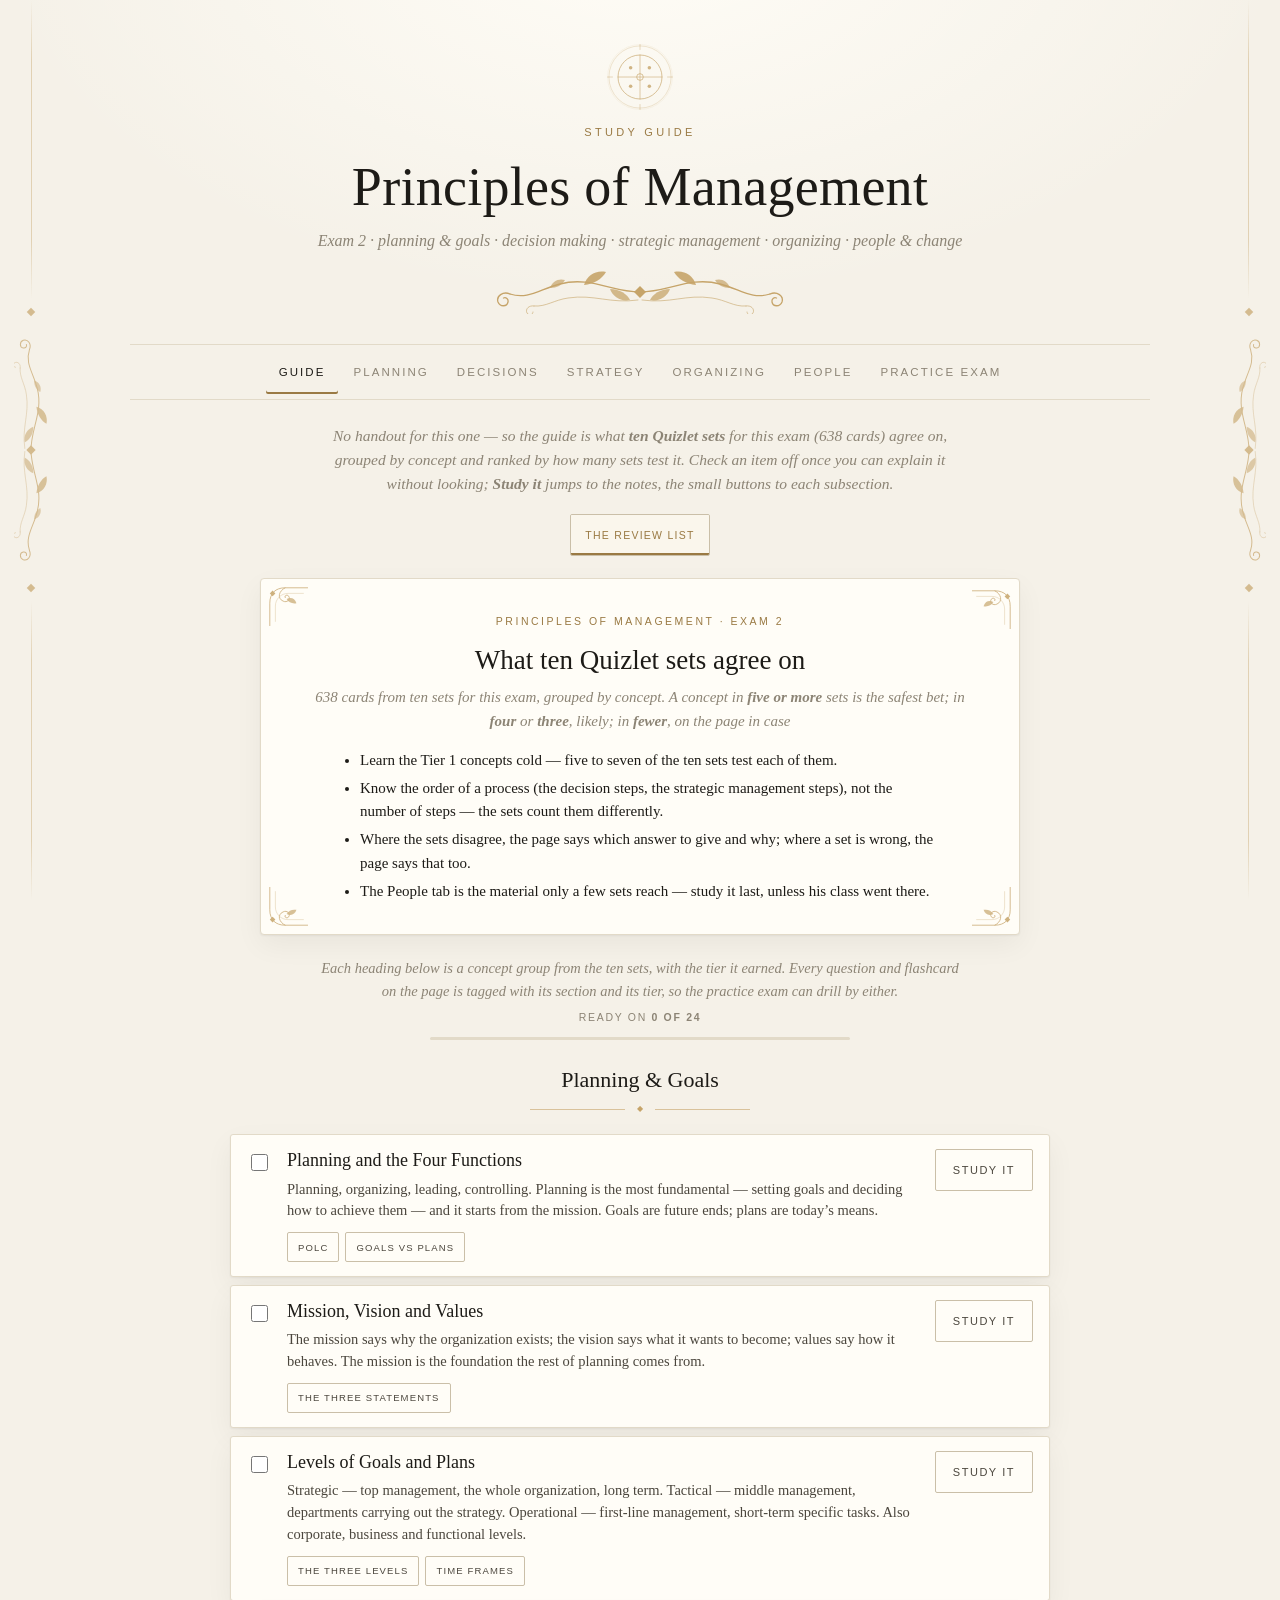
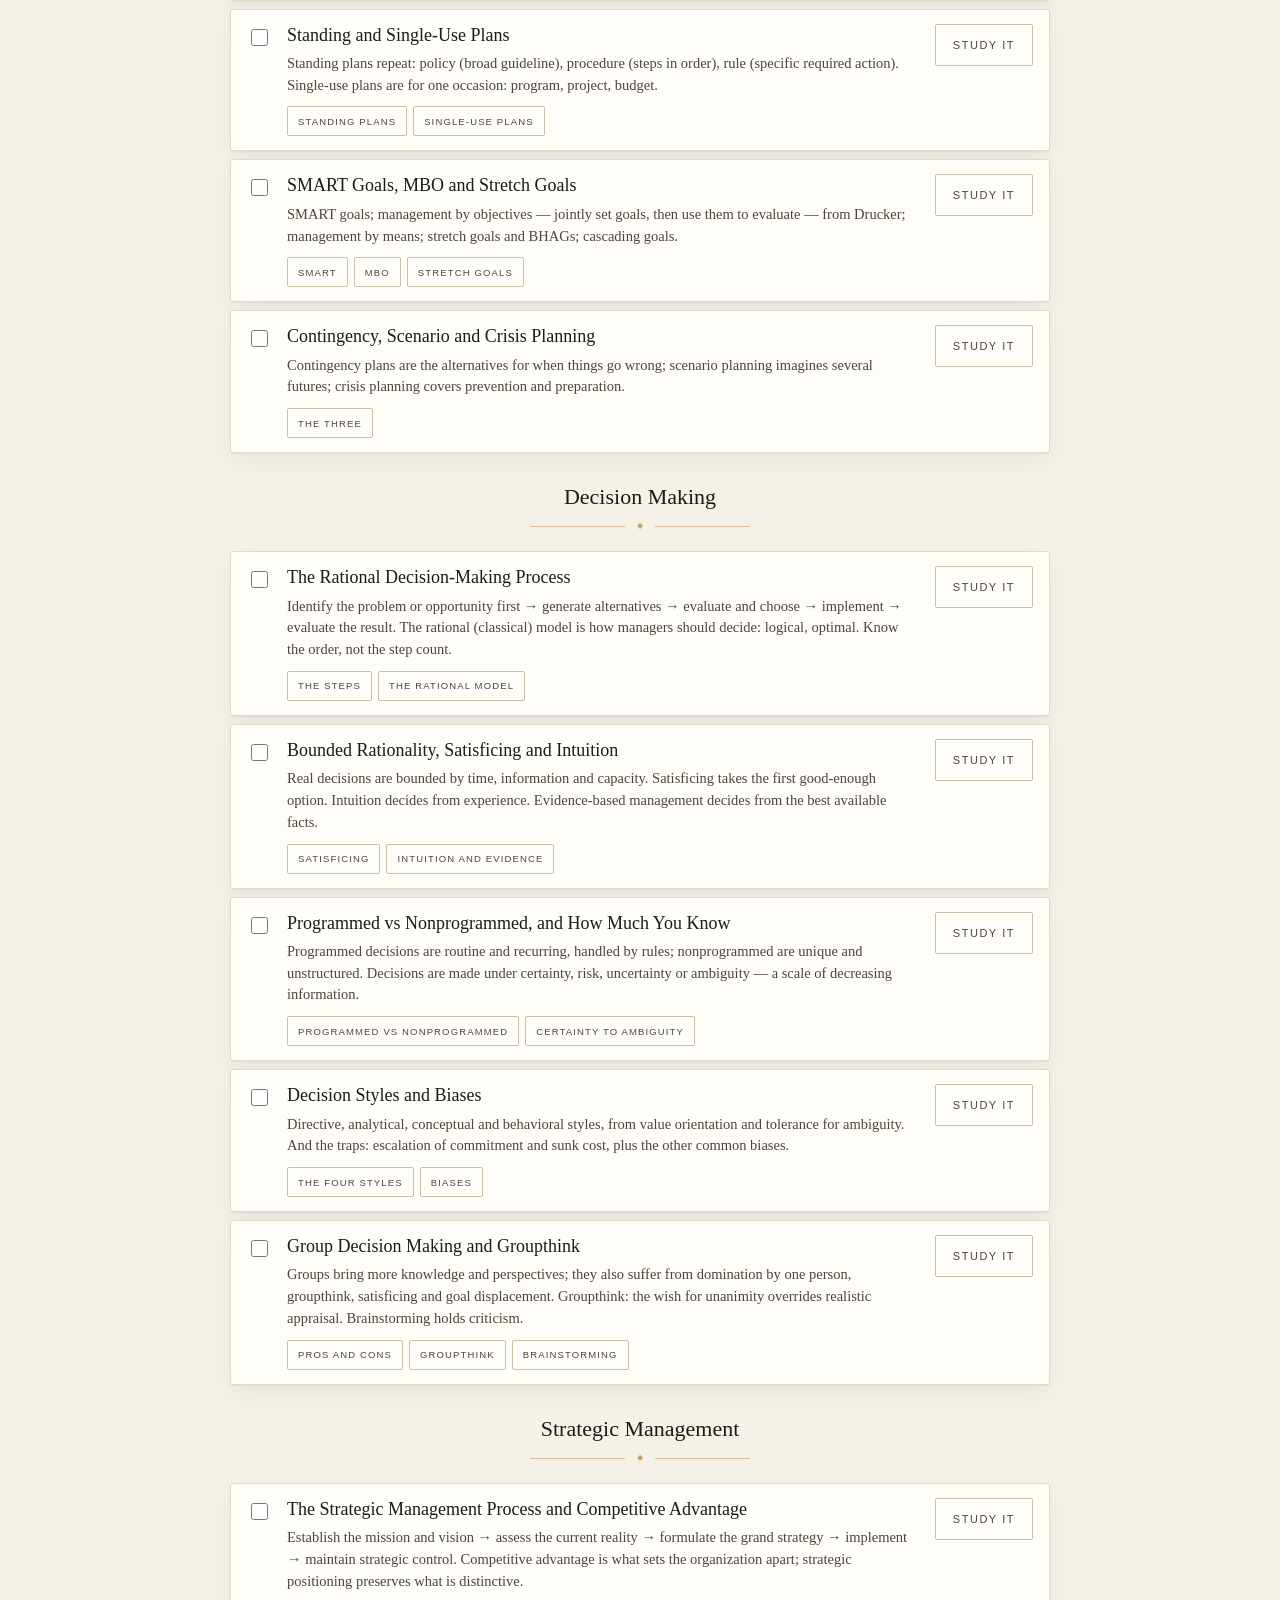
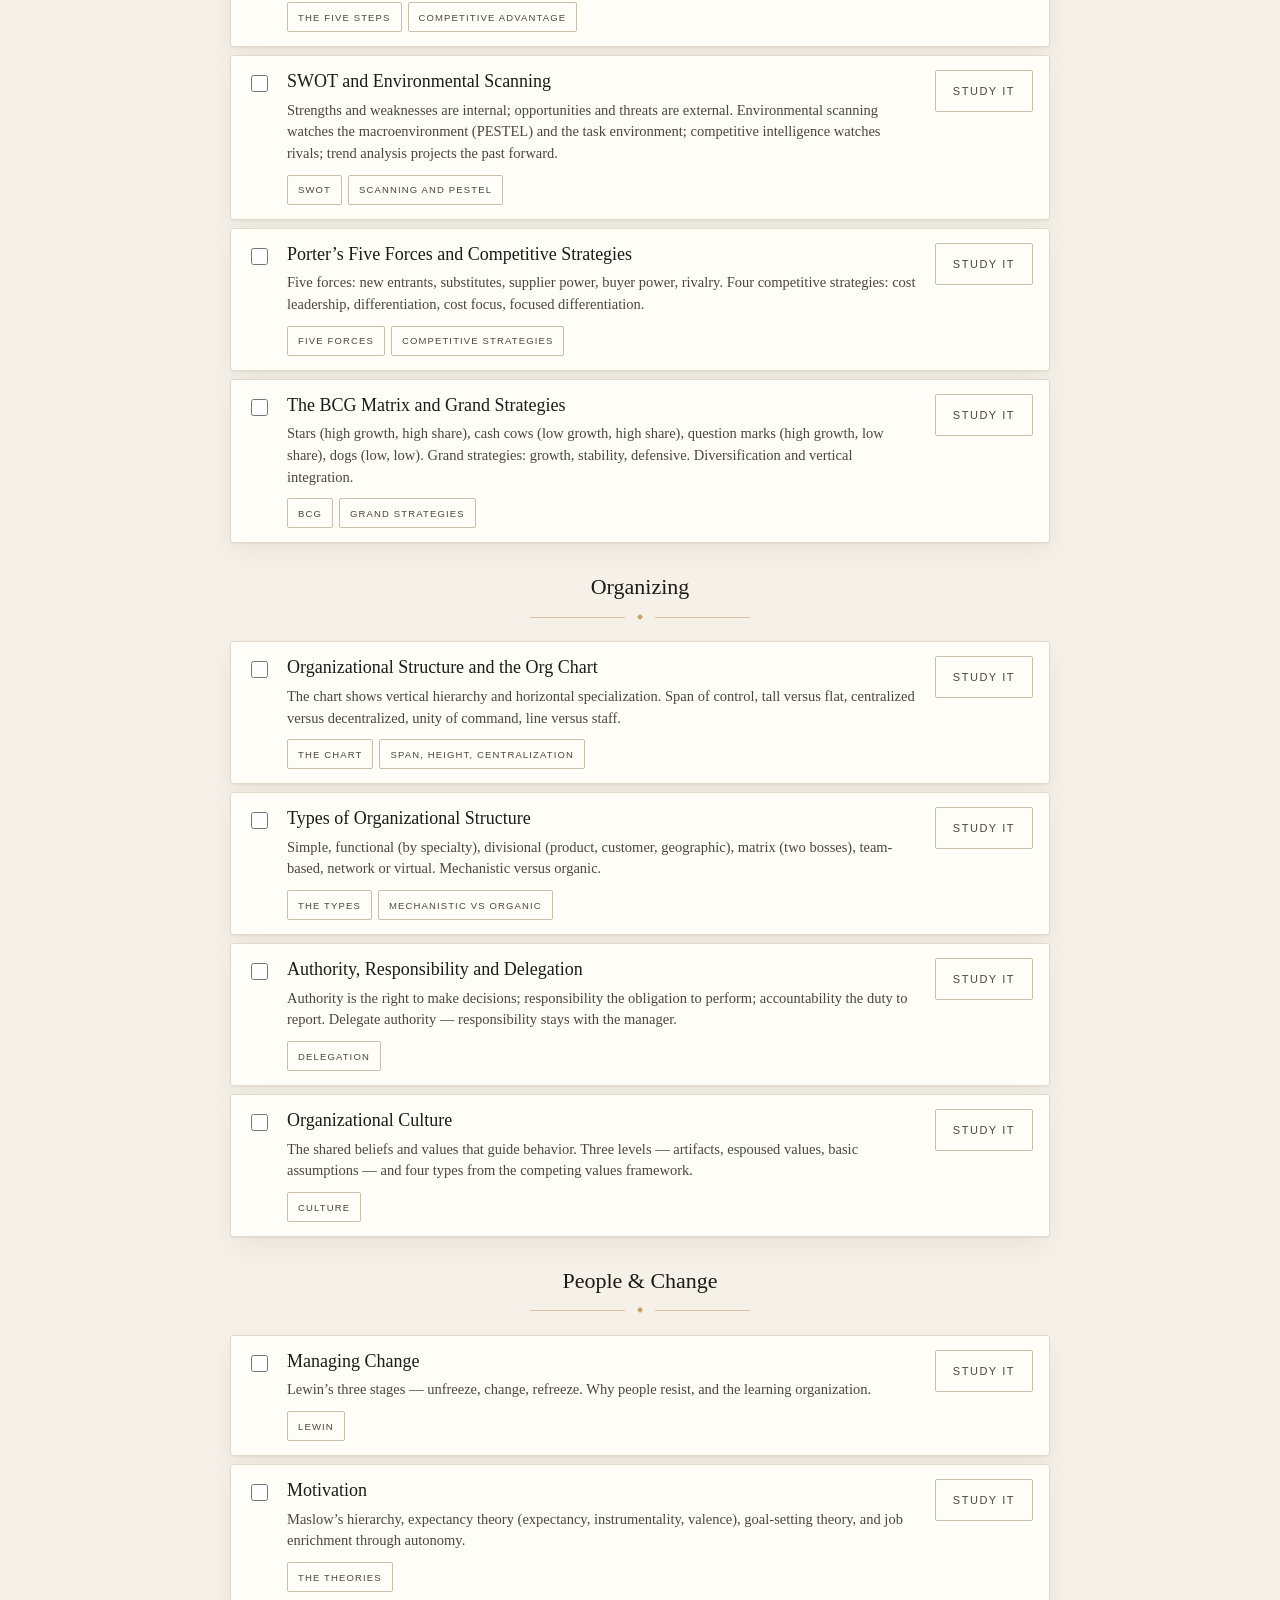
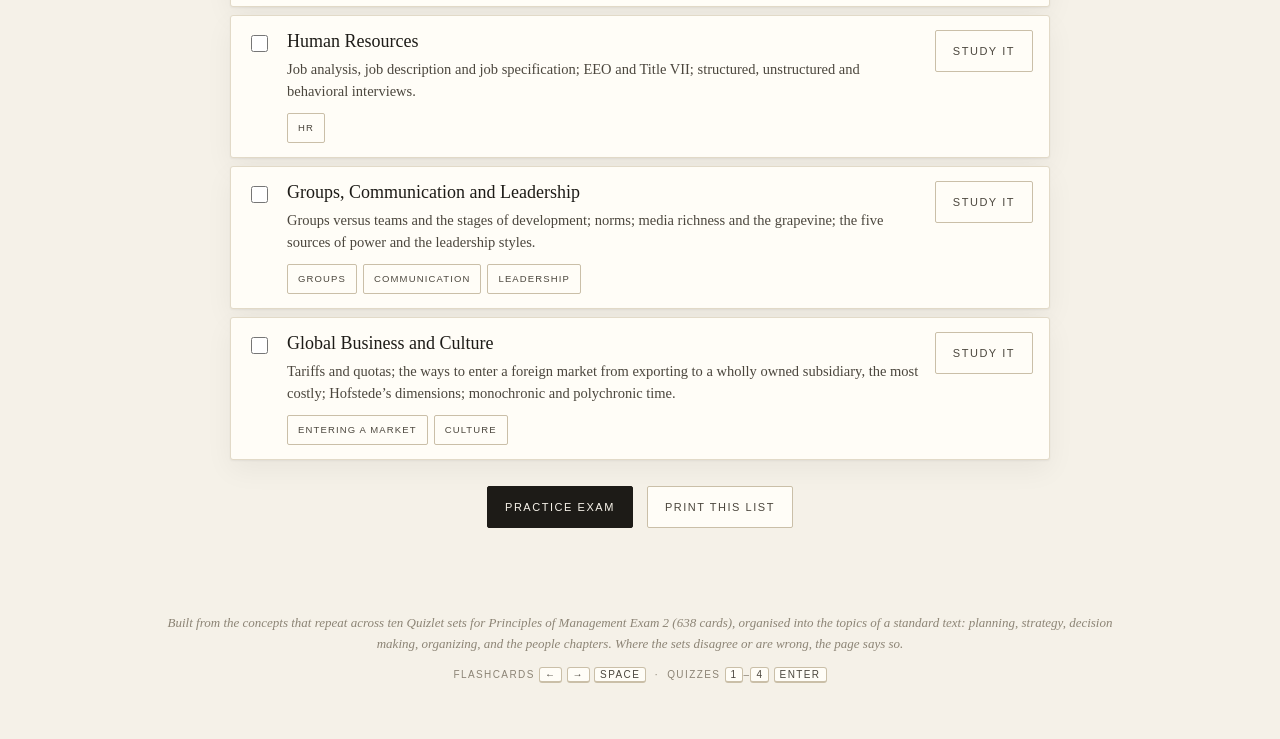
==== index.html @ 0637a83f "Principles of Management study guide: five topics, 24 sections from ten Quizlet sets, four tiers, pr" ====
<!doctype html>
<html lang="en">
<head>
<meta charset="utf-8">
<meta name="viewport" content="width=device-width, initial-scale=1">
<title>Principles of Management &mdash; Study Guide</title>
<meta name="description" content="Study guide for Principles of Management, Exam 2: planning and goals, decision making, strategic management, organizing, and people and change. Built on the concepts that repeat across ten Quizlet sets, with notes, flashcards, matching, quizzes and a practice exam.">
<meta name="theme-color" content="#f5f1e8">
<link rel="manifest" href="manifest.webmanifest">
<link rel="icon" type="image/png" href="icon.png">
<link rel="apple-touch-icon" href="icon.png">
<meta name="apple-mobile-web-app-capable" content="yes">
<meta name="mobile-web-app-capable" content="yes">
<meta name="apple-mobile-web-app-title" content="Management">
<meta name="apple-mobile-web-app-status-bar-style" content="default">
<meta property="og:type" content="website">
<meta property="og:site_name" content="Principles of Management &mdash; Study Guide">
<meta property="og:url" content="https://daniel-projectt.github.io/mgmt/">
<meta property="og:title" content="Principles of Management &mdash; Study Guide">
<meta property="og:description" content="Exam 2: planning, decision making, strategy, organizing, people and change. Notes, flashcards, match, quizzes and a practice exam, weighted by what ten Quizlet sets agree on.">
<meta property="og:image" content="https://daniel-projectt.github.io/mgmt/preview.png">
<meta property="og:image:width" content="1200">
<meta property="og:image:height" content="630">
<meta name="twitter:card" content="summary_large_image">
<style>
:root{
  --bg:#f5f1e8;
  --surface:#fffdf7;
  --surface-2:#faf6ec;
  --ink:#1d1b17;
  --ink-soft:#4b463d;
  --muted:#8c8475;
  --line:#e2dac8;
  --line-strong:#cabfa8;
  --gold:#9a7a44;
  --gold-soft:#c6a469;
  --ok:#3c6a51;
  --ok-bg:#e8f0ea;
  --bad:#9c3a2d;
  --bad-bg:#f8e7e4;
  --shadow:0 1px 2px rgba(29,27,23,.05), 0 10px 28px rgba(29,27,23,.05);
  --serif:"Palatino Linotype","Book Antiqua",Palatino,Cambria,"Times New Roman",serif;
  --greek:"Palatino Linotype",Cambria,"Times New Roman","Gentium Plus",serif;
  --sans:Optima,Candara,"Segoe UI",-apple-system,BlinkMacSystemFont,"Helvetica Neue",Arial,sans-serif;
}
*,*::before,*::after{box-sizing:border-box}
html{-webkit-text-size-adjust:100%}
body{
  margin:0;
  font-family:var(--serif);
  font-size:17px;line-height:1.6;
  color:var(--ink);
  background-color:var(--bg);
  background-image:radial-gradient(900px 520px at 50% -8%,#fffdf7 0%,rgba(255,253,247,0) 72%);
  background-attachment:fixed;
  -webkit-font-smoothing:antialiased;
}
.wrap{max-width:1060px;margin:0 auto;padding:0 20px;position:relative;z-index:1}
.gk{font-family:var(--greek)}

/* ---------- engraved side rails ---------- */
/* Slim by default (phones): a ruled margin with one diamond.
   Wider screens grow it into the flourish from the masthead, turned on its side. */
.rail{position:fixed;top:0;bottom:0;width:22px;display:none;flex-direction:column;align-items:center;justify-content:center;color:var(--gold-soft);pointer-events:none;z-index:0}
.rail.left{left:0}
.rail.right{right:0;transform:scaleX(-1)}
.rail .stem{flex:1 1 auto;width:1px;min-height:24px;background:linear-gradient(to bottom,transparent,currentColor 20%,currentColor 80%,transparent);opacity:.42}
.rail .bead{flex:0 0 auto;width:6px;height:6px;background:currentColor;transform:rotate(45deg);opacity:.7;margin:10px 0}
.rail .vine{display:none;flex:0 1 auto;width:34px;height:250px;min-height:120px;opacity:.7}
.rail .bead.bot{display:none}
@media (min-height:520px){ .rail{display:flex} }
@media (min-width:1180px) and (min-height:560px){
  .rail{width:62px}
  .rail .vine,.rail .bead.bot{display:block}
  .rail .vine{margin:0}
  .rail .vine{flex:0 1 auto}
}
@media (min-width:1380px){ .rail{width:84px} .rail .vine{width:46px;height:330px} }
@media (min-width:1600px){ .rail{width:104px} .rail .vine{width:56px;height:410px} }

/* ---------- masthead ---------- */
header{text-align:center;padding-block:44px 4px}
.eyebrow{font-family:var(--sans);font-size:11px;letter-spacing:.3em;text-transform:uppercase;color:var(--gold);margin:0 0 16px}
h1{font-weight:400;font-size:clamp(32px,6.2vw,54px);line-height:1.08;margin:0;letter-spacing:.005em}
.sub{margin:12px 0 0;color:var(--muted);font-style:italic;font-size:16px}
.orn{color:var(--gold-soft);display:block;margin:16px auto 0;width:min(320px,82%);height:auto}
.h2{font-weight:400;font-size:23px;text-align:center;margin:36px 0 6px;letter-spacing:.01em}
.h2 + .lead{margin-top:0}
.lead{text-align:center;font-style:italic;color:var(--muted);font-size:15px;max-width:640px;margin:0 auto 18px;line-height:1.55}
.divider{display:flex;align-items:center;gap:12px;justify-content:center;color:var(--gold-soft);margin:6px auto 18px;max-width:220px}
.divider::before,.divider::after{content:"";flex:1;height:1px;background:currentColor;opacity:.6}
.divider span{font-size:8px}

/* ---------- topics + modes ---------- */
.topics{display:flex;flex-wrap:wrap;justify-content:center;gap:2px;margin:26px 0 0;border-top:1px solid var(--line);border-bottom:1px solid var(--line);padding:5px 0}
.topic-btn{font-family:var(--sans);font-size:11.5px;letter-spacing:.18em;text-transform:uppercase;padding:13px 18px;background:none;border:0;color:var(--muted);cursor:pointer;border-radius:2px;transition:color .18s,box-shadow .18s;min-height:44px}
.topic-btn:hover{color:var(--ink)}
.topic-btn[aria-selected="true"]{color:var(--ink);box-shadow:inset 0 -2px 0 var(--gold)}
.intro{text-align:center;font-style:italic;color:var(--muted);margin:24px auto 0;max-width:640px;font-size:15.5px;line-height:1.55}
.modes{display:flex;justify-content:center;margin:18px 0 22px}
.hint{text-align:center;font-family:var(--sans);font-size:11px;letter-spacing:.08em;color:var(--muted);margin:-6px 0 18px;line-height:1.6}
.topic[hidden],.panel[hidden]{display:none}

/* ---------- generic controls ---------- */
.toolbar{display:flex;flex-wrap:wrap;gap:10px 14px;align-items:center;justify-content:center;margin:0 0 22px}
.toolbar.tight{margin:14px 0 0}
.btn{font-family:var(--sans);font-size:11px;letter-spacing:.14em;text-transform:uppercase;padding:11px 17px;min-height:42px;background:var(--surface);border:1px solid var(--line-strong);border-radius:2px;color:var(--ink-soft);cursor:pointer;transition:.18s}
.btn:hover{border-color:var(--gold);color:var(--gold)}
.btn.primary{background:var(--ink);border-color:var(--ink);color:#f7f3ea}
.btn.primary:hover{background:var(--gold);border-color:var(--gold);color:#fffdf7}
.btn:disabled{opacity:.4;cursor:not-allowed}
.seg{display:inline-flex;flex-wrap:wrap;border:1px solid var(--line-strong);border-radius:2px;overflow:hidden;background:var(--surface)}
.seg button{font-family:var(--sans);font-size:10.5px;letter-spacing:.12em;text-transform:uppercase;padding:10px 14px;min-height:40px;background:none;border:0;border-right:1px solid var(--line);color:var(--muted);cursor:pointer;transition:.18s}
.seg button:last-child{border-right:0}
.seg button[aria-pressed="true"]{background:var(--surface-2);color:var(--gold);box-shadow:inset 0 -2px 0 var(--gold)}
.seg button:hover{color:var(--ink)}
.label{font-family:var(--sans);font-size:10.5px;letter-spacing:.16em;text-transform:uppercase;color:var(--muted)}
button:focus-visible,.tile:focus-visible,.answer:focus-visible{outline:2px solid var(--gold);outline-offset:2px}
.spk{background:none;border:0;color:var(--line-strong);cursor:pointer;padding:6px;line-height:0;border-radius:50%;transition:.18s;vertical-align:middle}
.spk:hover{color:var(--gold);background:var(--surface-2)}

/* ---------- engraved bits ---------- */
.engraved{color:#fffdf5;-webkit-text-stroke:.6px rgba(150,118,64,.7);text-shadow:-1px -1px 0 #fff,2px 3px 5px rgba(96,78,48,.28)}
.card-corners{position:relative}
.card-corners .c{position:absolute;width:42px;height:42px;color:var(--gold-soft);opacity:.85;pointer-events:none}
.c.tl{top:6px;left:6px}.c.tr{top:6px;right:6px;transform:scaleX(-1)}.c.bl{bottom:6px;left:6px;transform:scaleY(-1)}.c.br{bottom:6px;right:6px;transform:scale(-1)}

/* ---------- review grid ---------- */
.grid{display:grid;grid-template-columns:repeat(auto-fill,minmax(184px,1fr));gap:14px}
.card{position:relative;background:var(--surface);border:1px solid var(--line);border-radius:3px;padding:20px 14px 16px;text-align:center;box-shadow:var(--shadow)}
.card.masked{cursor:pointer}
.card .num{position:absolute;top:9px;left:12px;font-family:var(--sans);font-size:10px;letter-spacing:.12em;color:var(--muted)}
.card .spk{position:absolute;top:5px;right:6px}
.glyphs{font-family:var(--greek);font-size:46px;line-height:1.15;letter-spacing:.04em}
.glyphs .lo,.lo{color:var(--gold)}
.name{font-family:var(--sans);font-size:11.5px;letter-spacing:.2em;text-transform:uppercase;margin-top:10px}
.tr{font-family:var(--sans);font-size:10.5px;letter-spacing:.1em;color:var(--muted);margin-top:3px}
.sound{font-style:italic;font-size:14.5px;color:var(--ink-soft);margin-top:7px;line-height:1.4}
.veil{filter:blur(9px);transition:filter .25s;user-select:none}
.veil.shown{filter:none}
.note{text-align:center;font-style:italic;color:var(--muted);font-size:14.5px;margin:22px auto 0;max-width:640px;line-height:1.55}

/* ---------- flashcards ---------- */
.flashWrap{max-width:470px;margin:0 auto}
.flash{perspective:1400px;height:350px;cursor:pointer}
.flashInner{position:relative;width:100%;height:100%;transition:transform .55s cubic-bezier(.4,.1,.2,1);transform-style:preserve-3d}
.flash.flipped .flashInner{transform:rotateY(180deg)}
.flash.noanim .flashInner{transition:none}   /* snap back to the front, so the next card's back never shows mid-turn */
.face{position:absolute;inset:0;backface-visibility:hidden;-webkit-backface-visibility:hidden;background:var(--surface);border:1px solid var(--line);border-radius:4px;box-shadow:var(--shadow);display:flex;flex-direction:column;align-items:center;justify-content:center;padding:28px 34px;overflow:auto;text-align:center}
.face.back{transform:rotateY(180deg);background:var(--surface-2)}
.face .big{font-family:var(--greek);font-size:clamp(66px,15vw,104px);line-height:1;letter-spacing:.03em}
.face .mid{font-family:var(--sans);font-size:clamp(22px,5.5vw,34px);letter-spacing:.14em;text-transform:uppercase}
.face .hint{font-family:var(--sans);font-size:10px;letter-spacing:.22em;text-transform:uppercase;color:var(--muted);margin:16px 0 0}
.face .bname{font-family:var(--sans);font-size:12.5px;letter-spacing:.22em;text-transform:uppercase;margin-top:12px}
.face .btr{font-family:var(--sans);font-size:10.5px;letter-spacing:.1em;color:var(--muted);margin-top:5px}
.face .bsound{font-style:italic;font-size:15px;margin-top:9px;color:var(--ink-soft);line-height:1.45}
.face .forms{font-family:var(--greek);font-size:21px;margin-top:10px;color:var(--gold);line-height:1.4}
.progress{height:2px;background:var(--line);margin:18px 0 10px;border-radius:2px;overflow:hidden}
.progress i{display:block;height:100%;background:var(--gold);transition:width .3s}
.counter{text-align:center;font-family:var(--sans);font-size:10.5px;letter-spacing:.18em;color:var(--muted);text-transform:uppercase;margin:0}

/* ---------- match ---------- */
.matchGrid{display:grid;grid-template-columns:1fr 1fr;gap:20px 26px;align-items:start}
.col h3{font-family:var(--sans);font-size:10.5px;letter-spacing:.2em;text-transform:uppercase;color:var(--muted);font-weight:400;margin:0 0 12px;text-align:center}
.tiles{display:grid;grid-template-columns:repeat(auto-fill,minmax(66px,1fr));gap:9px}
.tile{aspect-ratio:1;display:grid;place-items:center;font-family:var(--greek);font-size:31px;background:var(--surface);border:1px solid var(--line);border-radius:3px;cursor:pointer;color:var(--ink);transition:.16s;box-shadow:var(--shadow)}
.tile:hover{border-color:var(--gold-soft)}
.tiles.wide{grid-template-columns:repeat(auto-fill,minmax(126px,1fr))}
.tiles.wide .tile{aspect-ratio:auto;min-height:58px;padding:10px 8px;font-family:var(--sans);font-size:11.5px;letter-spacing:.14em;text-transform:uppercase;text-align:center;line-height:1.35}
.tiles.wide.sound .tile{font-family:var(--serif);font-size:14px;letter-spacing:0;text-transform:none;font-style:italic}
.tile.sel{border-color:var(--gold);box-shadow:0 0 0 2px rgba(154,122,68,.22)}
.tile.done{opacity:.3;pointer-events:none;border-style:dashed;color:var(--ok);border-color:var(--ok)}
.tile.bad{animation:shake .36s;border-color:var(--bad);color:var(--bad);background:var(--bad-bg)}
@keyframes shake{0%,100%{transform:translateX(0)}20%{transform:translateX(-5px)}40%{transform:translateX(5px)}60%{transform:translateX(-3px)}80%{transform:translateX(3px)}}
.scoreline{text-align:center;font-family:var(--sans);font-size:11px;letter-spacing:.16em;text-transform:uppercase;color:var(--muted);margin:0 0 18px}
.scoreline b{color:var(--ink);font-weight:400}
.banner{text-align:center;background:var(--ok-bg);border:1px solid #cbdcd0;color:var(--ok);border-radius:3px;padding:14px;margin:0 0 20px;font-style:italic}

/* ---------- quiz / practice ---------- */
.quizWrap{max-width:680px;margin:0 auto}
.dots{display:flex;flex-wrap:wrap;gap:6px;justify-content:center;margin-bottom:24px}
.dots i{width:7px;height:7px;border-radius:50%;background:var(--line-strong);transition:.2s}
.dots i.on{background:var(--gold);transform:scale(1.35)}
.dots i.ok{background:var(--ok)}
.dots i.no{background:var(--bad)}
.qcard{background:var(--surface);border:1px solid var(--line);border-radius:4px;box-shadow:var(--shadow);padding:34px 30px 30px}
.qnum{font-family:var(--sans);font-size:10px;letter-spacing:.24em;text-transform:uppercase;color:var(--gold);text-align:center}
.qtext{text-align:center;font-size:20px;margin:12px auto 0;line-height:1.45;max-width:520px}
.qglyph{font-family:var(--greek);text-align:center;font-size:82px;line-height:1.15;margin:12px 0 0;letter-spacing:.04em}
.qglyph.word{font-size:58px}
.qglyph.ink{color:var(--ink)}
.meaning{text-align:center;font-style:italic;color:var(--muted);margin:4px 0 16px}
.opts{display:grid;grid-template-columns:1fr 1fr;gap:11px;margin-top:24px}
.opt{position:relative;font-family:var(--serif);font-size:16.5px;background:var(--surface-2);border:1px solid var(--line);border-radius:3px;padding:16px 14px 14px;min-height:54px;cursor:pointer;color:var(--ink);transition:.16s;text-align:center;line-height:1.35}
.opt:hover:not(:disabled){border-color:var(--gold-soft);background:#fff}
.opt.glyph{font-family:var(--greek);font-size:36px;line-height:1.25;padding:14px 10px}
.opt .k{position:absolute;top:6px;left:9px;font-family:var(--sans);font-size:9.5px;letter-spacing:.1em;color:var(--muted);font-style:normal}
.opt.correct{background:var(--ok-bg);border-color:var(--ok);color:var(--ok)}
.opt.wrong{background:var(--bad-bg);border-color:var(--bad);color:var(--bad)}
.opt:disabled{cursor:default}
.feedback{text-align:center;margin-top:20px;font-style:italic;color:var(--ink-soft);min-height:26px;line-height:1.5}
.qfoot{display:flex;justify-content:center;margin-top:16px}
.answer{display:block;width:100%;font-family:var(--greek);font-size:24px;padding:12px 14px;border:1px solid var(--line-strong);border-radius:3px;background:#fff;text-align:center;color:var(--ink)}
.answer::placeholder{font-family:var(--serif);font-style:italic;font-size:16px;color:#b5ad9c}
.answer.ok{border-color:var(--ok);background:var(--ok-bg)}
.answer.bad{border-color:var(--bad);background:var(--bad-bg)}
.keys{display:flex;gap:8px;justify-content:center;margin-top:12px;flex-wrap:wrap}
.keys .ins{font-family:var(--greek);font-size:18px;text-transform:none;letter-spacing:0;padding:8px 16px}
.rh{margin-top:16px;text-align:left;background:var(--surface-2);border:1px solid var(--line);border-radius:3px;padding:12px 16px}
.rh ul{margin:6px 0 0;padding-left:18px;font-size:14.5px;color:var(--ink-soft)}
.rh li{margin:4px 0;line-height:1.45}
.result{text-align:center;background:var(--surface);border:1px solid var(--line);border-radius:4px;box-shadow:var(--shadow);padding:40px 26px 34px}
.result .big{font-size:60px;line-height:1;color:var(--gold)}
.result .rsub{font-family:var(--sans);font-size:11px;letter-spacing:.2em;text-transform:uppercase;color:var(--muted);margin-top:12px}
.result .verdict{font-style:italic;color:var(--ink-soft);margin-top:14px}
.misslist{margin:26px auto 0;max-width:470px;text-align:left;border-top:1px solid var(--line)}
.misslist > div{display:flex;gap:14px;align-items:baseline;padding:10px 2px;border-bottom:1px solid var(--line)}
.misslist .g{font-family:var(--greek);font-size:24px;min-width:74px;letter-spacing:.03em}
.misslist .t{font-size:14.5px;color:var(--ink-soft);font-style:italic;line-height:1.45}
.misslist .t b{font-family:var(--sans);font-size:11px;letter-spacing:.16em;text-transform:uppercase;font-weight:400;color:var(--ink);display:block;font-style:normal}

/* ---------- tables, rule cards, chips ---------- */
.tblwrap{overflow-x:auto;margin:0 -4px;padding:0 4px}
.tbl{width:100%;min-width:560px;border-collapse:collapse;background:var(--surface);border:1px solid var(--line);box-shadow:var(--shadow)}
.tbl th{font-family:var(--sans);font-size:10.5px;letter-spacing:.18em;text-transform:uppercase;color:var(--muted);font-weight:400;padding:12px 12px;border-bottom:1px solid var(--line);text-align:left;white-space:nowrap}
.tbl td{padding:12px;border-bottom:1px solid var(--line);vertical-align:top;font-size:15.5px;line-height:1.5}
.tbl tr:last-child td{border-bottom:0}
.tbl .gk{font-size:27px;line-height:1.2;white-space:nowrap}
.tbl .gk.sm{font-size:21px}
.tbl .gk.forms{white-space:normal;line-height:1.5}
.tbl .gk.forms i{font-style:normal;display:inline-block;min-width:1.9em}
.tbl .it{font-style:italic;color:var(--ink-soft)}
.tbl .mn{font-size:14.5px;color:var(--ink-soft);max-width:300px}
.tbl .kw{font-family:var(--sans);font-size:12px;letter-spacing:.06em;color:var(--gold)}
.tbl .cs{font-family:var(--sans);font-size:11.5px;letter-spacing:.18em;text-transform:uppercase;white-space:nowrap}
.rules{display:grid;grid-template-columns:repeat(auto-fit,minmax(270px,1fr));gap:14px}
.rule{background:var(--surface);border:1px solid var(--line);border-radius:3px;padding:18px 20px;box-shadow:var(--shadow)}
.rule h4{font-family:var(--sans);font-size:10.5px;letter-spacing:.2em;text-transform:uppercase;color:var(--gold);margin:0 0 8px;font-weight:400}
.rule p{margin:0;font-size:15px;line-height:1.5}
.rule .ex{font-style:italic;color:var(--muted);font-size:14.5px;margin-top:6px;line-height:1.55}
.rule .ex .gk{font-style:normal;color:var(--ink);font-size:17px}
.chips{display:flex;flex-wrap:wrap;gap:8px;justify-content:center}
.chip{background:var(--surface);border:1px solid var(--line);border-radius:3px;padding:8px 13px;font-size:14.5px;color:var(--ink-soft);box-shadow:var(--shadow)}
.chip .gk{font-size:21px;color:var(--ink);margin-right:8px}
.chip .tl{font-family:var(--sans);letter-spacing:.06em;color:var(--gold);margin-right:6px}
.chip .gk .lo{color:var(--gold)}

/* ---------- vocabulary ---------- */
.tbl .rk{font-family:var(--sans);font-size:10.5px;letter-spacing:.12em;color:var(--muted);width:1%;padding-top:17px}
.tbl.vocab .kw,.tbl.vocab .it,.tbl.vocab .mn{padding-top:16px}
#vListSeg button{min-width:42px}
.tbl tr.masked{cursor:pointer}
.face .big.vword{font-size:clamp(42px,10.5vw,66px);line-height:1.15}
.face .mid.vmean{font-size:clamp(19px,4.6vw,27px);line-height:1.35}
.face .bname.vgloss{font-size:14px;line-height:1.5}
.tiles.words,.tiles.glosses,.tiles.translits{grid-template-columns:repeat(auto-fill,minmax(128px,1fr))}
.tiles.words .tile,.tiles.glosses .tile,.tiles.translits .tile{aspect-ratio:auto;min-height:60px;padding:10px 8px;text-align:center;line-height:1.3}
.tiles.words .tile{font-family:var(--greek);font-size:23px}
.tiles.glosses .tile{font-family:var(--serif);font-size:14.5px;font-style:italic}
.tiles.translits .tile{font-family:var(--sans);font-size:14px;letter-spacing:.06em}

footer{text-align:center;padding:46px 20px 56px;color:var(--muted);font-size:13px;font-style:italic}
footer .keys{font-family:var(--sans);font-size:10px;letter-spacing:.14em;text-transform:uppercase;font-style:normal;margin-top:12px;color:var(--muted);display:block}
kbd{font-family:var(--sans);font-size:10px;border:1px solid var(--line-strong);border-bottom-width:2px;border-radius:3px;padding:1px 5px;background:var(--surface);color:var(--ink-soft)}

/* below this width the page fills the screen, so make room for the rails */
@media (max-width:1100px){ .wrap{padding:0 34px} }
@media (max-width:640px){
  body{font-size:16px}
  .matchGrid{grid-template-columns:1fr;gap:26px}
  .opts{grid-template-columns:1fr}
  .grid{grid-template-columns:repeat(auto-fill,minmax(146px,1fr))}
  .flash{height:330px}
  .qcard{padding:30px 18px 24px}
  .card-corners .c{width:32px;height:32px}
  .topic-btn{padding:12px 12px;font-size:11px}
}
@media print{
  body{background:#fff;background-image:none}
  .topics,.modes,.toolbar,.spk,footer,.orn,.hint,.intro,.rail{display:none!important}
  .wrap{padding:0}
  .card{break-inside:avoid;box-shadow:none}
  .grid{grid-template-columns:repeat(4,1fr);gap:8px}
  .veil{filter:none!important}
  header{padding-block:0 10px}
}
/* Principles of Management — the Greek base, gold accent, a quartered-circle emblem */

/* ================= additions for the marketing study guide (on top of the Greek base) ================= */
.emblem{display:block;width:66px;height:66px;margin:0 auto 14px;color:var(--gold-soft)}
.topic-btn{padding:13px 13px}
.ask{text-align:center;font-style:italic;color:var(--muted);font-size:14.5px;margin:14px auto 0;max-width:620px;line-height:1.5}
.knowline{text-align:center;margin:0 0 12px}
.know{display:inline-block;font-family:var(--sans);font-size:9.5px;letter-spacing:.2em;text-transform:uppercase;color:var(--gold);border:1px solid var(--gold-soft);border-radius:2px;padding:3px 9px;background:var(--surface)}
.src{display:block;font-family:var(--sans);font-size:10.5px;letter-spacing:.1em;color:var(--muted);margin-top:4px}

/* tables */
.tbl td.head{font-family:var(--sans);font-size:11.5px;letter-spacing:.16em;text-transform:uppercase;color:var(--gold);white-space:nowrap;vertical-align:top}
.tbl td ul{margin:0;padding-left:16px}
.tbl td li{margin:3px 0}
.tbl .sm{font-size:14px}
.tbl.n0{min-width:0}
.tbl td.num{font-variant-numeric:tabular-nums;white-space:nowrap;text-align:right}

/* 2 x 2 grids (buying behavior, value propositions) */
.matrix{display:grid;grid-template-columns:26px 1fr 1fr;gap:10px;margin:16px 0 4px;align-items:stretch}
.mx-h{font-family:var(--sans);font-size:10.5px;letter-spacing:.18em;text-transform:uppercase;color:var(--gold);text-align:center;padding-bottom:2px;align-self:end}
.mx-v{font-family:var(--sans);font-size:10.5px;letter-spacing:.18em;text-transform:uppercase;color:var(--gold);writing-mode:vertical-rl;transform:rotate(180deg);text-align:center;align-self:center;justify-self:center}
.mx-c{background:var(--surface);border:1px solid var(--line);border-radius:3px;padding:14px 16px;font-size:14.5px;line-height:1.5;box-shadow:var(--shadow)}
.mx-c h4{font-family:var(--serif);font-weight:400;font-size:19px;margin:0 0 6px}
.mx-c i{display:block;color:var(--muted);margin-top:6px}
.mx-c .lab{display:none}
@media (max-width:640px){ .matrix{grid-template-columns:1fr} .mx-h,.mx-v,.mx-corner{display:none} .mx-c .lab{display:block;font-family:var(--sans);font-size:9.5px;letter-spacing:.16em;text-transform:uppercase;color:var(--gold);margin:0 0 6px} }
.vp{display:grid;grid-template-columns:26px repeat(3,1fr);gap:8px;margin:14px 0 6px}
.vp .mx-h{align-self:end}
.vp .cell{border:1px solid var(--line);border-radius:3px;padding:12px 10px;text-align:center;font-family:var(--serif);font-size:15px;line-height:1.35;background:var(--surface)}
.vp .cell.win{background:var(--ok-bg);border-color:#cbdcd0;color:var(--ok)}
.vp .cell.lose{background:var(--bad-bg);border-color:#e8c9c4;color:var(--bad)}
.vp .cell.meh{background:var(--surface-2);color:var(--muted)}
.vp .cell small{display:block;font-family:var(--sans);font-size:9.5px;letter-spacing:.14em;text-transform:uppercase;margin-top:4px;opacity:.8}
@media (max-width:640px){ .vp{grid-template-columns:repeat(3,1fr)} .vp .mx-v,.vp .mx-corner{display:none} }

/* steps / flows */
.flow{display:flex;flex-wrap:wrap;gap:8px;align-items:stretch;margin:12px 0}
.flow .step{flex:1 1 220px;background:var(--surface);border:1px solid var(--line);border-radius:3px;padding:10px 12px;font-size:14px;line-height:1.4;box-shadow:var(--shadow);position:relative}
.flow .step > b:first-child{display:block;font-family:var(--sans);font-weight:400;font-size:9.5px;letter-spacing:.18em;text-transform:uppercase;color:var(--gold);margin-bottom:4px}
@media (max-width:640px){ .flow .step{flex-basis:100%} }
.levels{display:grid;gap:8px;margin:12px 0}
.levels .lv{display:grid;grid-template-columns:150px 1fr;gap:14px;background:var(--surface);border:1px solid var(--line);border-radius:3px;padding:12px 14px;box-shadow:var(--shadow);font-size:14.5px;line-height:1.5}
.levels .lv > b:first-child{font-family:var(--serif);font-weight:400;font-size:17px}
@media (max-width:640px){ .levels .lv{grid-template-columns:1fr;gap:4px} }

/* notes */
.secnav{display:flex;flex-wrap:wrap;gap:6px;justify-content:center;margin:0 0 22px}
.secnav a{font-family:var(--sans);font-size:10.5px;letter-spacing:.14em;text-transform:uppercase;color:var(--muted);text-decoration:none;padding:7px 11px;border:1px solid var(--line);border-radius:2px;background:var(--surface)}
.secnav a:hover{color:var(--gold);border-color:var(--gold-soft)}
.note-sec{max-width:760px;margin:0 auto 34px}
.note-sec h2{font-family:var(--serif);font-weight:400;font-size:24px;text-align:center;margin:0 0 4px}
.note-sec h3{font-family:var(--sans);font-weight:400;font-size:11px;letter-spacing:.2em;text-transform:uppercase;color:var(--gold);margin:22px 0 8px}
.note-sec p{margin:0 0 8px;font-size:15.5px;line-height:1.6}
.note-sec ul,.note-sec ol{margin:4px 0 10px;padding-left:20px;font-size:15px;line-height:1.55;color:var(--ink)}
.note-sec li{margin:4px 0}
.note-sec .chips{margin:8px 0 12px}
.quote{margin:12px 0;padding:12px 16px;border-left:2px solid var(--gold-soft);background:var(--surface);font-size:14.5px;line-height:1.55;color:var(--ink-soft);font-style:italic}
.quote small{display:block;font-family:var(--sans);font-size:10.5px;letter-spacing:.08em;color:var(--muted);font-style:normal;margin-top:5px}
.boxrow{display:grid;grid-template-columns:1fr 1fr;gap:14px;margin:12px 0}
.boxrow.four{grid-template-columns:repeat(4,1fr)}
.box{background:var(--surface);border:1px solid var(--line);border-radius:3px;padding:14px 16px;box-shadow:var(--shadow)}
.box h4{font-family:var(--sans);font-weight:400;font-size:10.5px;letter-spacing:.2em;text-transform:uppercase;color:var(--gold);margin:0 0 8px}
.box ul{margin:0;padding-left:18px;font-size:14.5px}
.box p{margin:0 0 8px;font-size:14.5px;line-height:1.5}
.point{border-left:2px solid var(--gold-soft);background:var(--surface);padding:12px 18px 12px 20px;margin:0 0 20px}
.point > b{font-family:var(--sans);font-weight:400;font-size:10px;letter-spacing:.18em;text-transform:uppercase;color:var(--gold);display:block;margin-bottom:6px}
.point p{margin:0;font-size:15.5px;line-height:1.65}
.point p.able{margin-top:8px;font-size:14.5px;color:var(--ink-soft)}
.point p.able b{font-family:var(--sans);font-weight:400;font-size:10px;letter-spacing:.16em;text-transform:uppercase;color:var(--gold);margin-right:6px}
.exam-tip{background:var(--surface-2);border:1px solid var(--line);border-radius:3px;padding:12px 16px;margin:14px 0;font-size:14.5px;line-height:1.55}
.exam-tip b{font-family:var(--sans);font-weight:400;font-size:10px;letter-spacing:.18em;text-transform:uppercase;color:var(--gold);display:block;margin-bottom:4px}
.case{background:var(--surface);border:1px solid var(--line);border-radius:3px;padding:14px 16px;margin:12px 0;box-shadow:var(--shadow);font-size:14.5px;line-height:1.55}
.case b.t{font-family:var(--serif);font-weight:400;font-size:17px;display:block;margin-bottom:4px}
@media (max-width:900px){ .boxrow.four{grid-template-columns:1fr 1fr} }
@media (max-width:640px){ .boxrow,.boxrow.four{grid-template-columns:1fr} }

/* quiz extras */
.opt.tf{font-family:var(--sans);font-size:12px;letter-spacing:.16em;text-transform:uppercase}
.opts.two{grid-template-columns:1fr 1fr}
.qtag{display:inline-block;font-family:var(--sans);font-size:9.5px;letter-spacing:.16em;text-transform:uppercase;color:var(--gold);border:1px solid var(--gold-soft);border-radius:2px;padding:2px 7px;margin:0 2px 8px}
.qtag.sec{font-family:var(--serif);font-size:13px;letter-spacing:0;text-transform:none;color:var(--ink-soft);border-color:var(--line-strong);font-style:italic}
.secch{display:block;font-family:var(--sans);font-size:9.5px;letter-spacing:.16em;text-transform:uppercase;color:var(--gold)}
.qtag.tier{font-family:var(--sans);font-size:9.5px;letter-spacing:.14em;text-transform:uppercase;font-style:normal}
.qtag.tier.t3{color:var(--ink);border-color:var(--gold);background:var(--surface-2)}
.qtag.tier.t2{color:var(--ink);border-color:var(--gold)}
.qtag.tier.t1{color:var(--muted);border-color:var(--line-strong)}
.qtag.tier.t0{color:var(--ink);border-style:dashed;border-color:var(--gold)}
.tsub{display:block;font-family:var(--serif);font-style:italic;font-size:13.5px;color:var(--muted);margin-top:2px;line-height:1.45}
.setnote{max-width:560px;margin:18px auto 0;font-size:14px;line-height:1.55;color:var(--muted);font-style:italic;text-align:center}
.fifty{margin:22px auto 0;max-width:560px;text-align:center}
.fifty .btn{font-size:12px;padding:12px 26px}
.fifty p{max-width:520px;margin:12px auto 0;font-size:14px;line-height:1.55;color:var(--muted);font-style:italic}
.orline{margin:26px auto 4px;font-family:var(--sans);font-size:10px;letter-spacing:.2em;text-transform:uppercase;color:var(--muted);text-align:center}
.setup{max-width:600px;margin:0 auto;text-align:center}
.setup .row{margin:12px 0}
.misslist .g{font-family:var(--serif);font-size:15px;min-width:0;flex:1;letter-spacing:0}
.misslist > div{flex-direction:column;gap:4px}
.misslist .t{font-style:normal}
.misslist .t b{display:inline;font-family:inherit;font-size:inherit;letter-spacing:0;text-transform:none;font-weight:600;color:var(--ink)}

/* text tiles for Match */
.tiles.text{grid-template-columns:1fr;gap:8px}
.tiles.text .tile{aspect-ratio:auto;display:block;min-height:48px;padding:11px 14px;font-family:var(--serif);font-size:15px;line-height:1.4;text-align:left}
.tiles.text.names .tile{font-size:16.5px}
.flash{height:420px}
.face .bsound{font-size:15px;line-height:1.55}
@media (max-width:640px){ .flash{height:440px} }

/* subsections inside a study-guide section */
.note-sec h3.sub{font-family:var(--serif);font-weight:400;font-style:italic;font-size:20px;letter-spacing:0;text-transform:none;color:var(--ink);margin:30px 0 10px;padding-top:16px;border-top:1px solid var(--line)}
.note-sec .divider + h3.sub{margin-top:0;padding-top:0;border-top:0}

/* guide: the handout */
.handout{max-width:760px;margin:0 auto 18px;background:var(--surface);border:1px solid var(--line);border-radius:4px;box-shadow:var(--shadow);padding:34px 40px 26px;text-align:center}
.handout .hcourse{font-family:var(--sans);font-size:10.5px;letter-spacing:.24em;text-transform:uppercase;color:var(--gold)}
.handout h2{font-family:var(--serif);font-weight:400;font-size:27px;margin:10px 0 2px}
.handout .hscope{font-style:italic;color:var(--muted);margin:0 0 16px;font-size:15px}
.handout .hrules{text-align:left;margin:0 auto;padding-left:20px;max-width:600px;font-size:15px;line-height:1.55}
.handout .hrules li{margin:5px 0}
.gsub{display:flex;flex-wrap:wrap;gap:6px;margin-top:10px}
.gsub .btn{padding:6px 10px;min-height:30px;font-size:9.5px;letter-spacing:.12em}
@media (max-width:640px){ .handout{padding:24px 20px 20px} }
.gprog{max-width:820px;margin:0 auto 22px;text-align:center}
.gprog .count{font-family:var(--sans);font-size:10.5px;letter-spacing:.16em;text-transform:uppercase;color:var(--muted)}
.gprog .bar{height:3px;background:var(--line);margin:8px auto 0;max-width:420px;overflow:hidden;border-radius:2px}
.gprog .bar i{display:block;height:100%;background:var(--gold);transition:width .3s}
.gsec{max-width:820px;margin:0 auto 26px}
.gsec h2{font-family:var(--serif);font-weight:400;font-size:22px;text-align:center;margin:0 0 4px}
.gsec .obj{margin:0 0 14px;padding-left:20px;font-size:14.5px;line-height:1.5;color:var(--ink-soft)}
.gsec .obj li{margin:3px 0}
.gitem{display:grid;grid-template-columns:auto 1fr auto;gap:12px 16px;align-items:start;background:var(--surface);border:1px solid var(--line);border-radius:3px;padding:14px 16px;margin:0 0 8px;box-shadow:var(--shadow)}
.gitem input{margin-top:5px;width:17px;height:17px;accent-color:var(--gold);cursor:pointer}
.gitem .gt{font-family:var(--serif);font-size:18px;line-height:1.3}
.gitem .gt .nb{font-family:var(--sans);font-size:9.5px;letter-spacing:.16em;text-transform:uppercase;color:var(--gold);border:1px solid var(--gold-soft);border-radius:2px;padding:1px 6px;margin-left:8px;vertical-align:middle}
.gitem .gs{font-size:14.5px;color:var(--ink-soft);margin-top:6px;line-height:1.5}
.gitem.ok{background:var(--surface-2)}
.gitem.ok .gt{color:var(--muted)}
.gitem .btn{white-space:nowrap}
.flashhit{outline:2px solid var(--gold);outline-offset:3px;transition:outline-color 1.2s}
@media (max-width:640px){ .gtop{grid-template-columns:1fr} .gitem{grid-template-columns:auto 1fr} .gitem .btn{grid-column:2;justify-self:start} }

@media print{
  .secnav,.gitem .btn,.gitem input,.gprog .bar,.emblem{display:none!important}
  .gitem{grid-template-columns:1fr;box-shadow:none;break-inside:avoid;padding:8px 10px}
  .gitem.ok{background:none}
}
</style>
</head>
<body>
<svg width="0" height="0" style="position:absolute;width:0;height:0" aria-hidden="true" focusable="false">
  <symbol id="flourish" viewBox="0 0 320 44">
    <g id="flh" fill="none" stroke="currentColor" stroke-width="1.3" stroke-linecap="round">
      <path d="M160 22 C132 22 110 6 80 14 C60 19 48 30 30 24"/>
      <path d="M30 24 c-7-3-14 2-12 8 c2 5 9 5 10 0 c0.6-3-2-5-4.5-4"/>
      <path d="M158 30 C130 34 114 24 88 28 C74 30 66 37 54 36" stroke-width=".8" opacity=".75"/>
      <path d="M54 36 c-5-1-9 3-7 7 c2 3 6 2 6-1" stroke-width=".8" opacity=".75"/>
      <path d="M104 15 c3-10 12-15 22-13 c-4 7-12 12-22 13z" fill="currentColor" stroke="none" opacity=".9"/>
      <path d="M130 19 c3 8 11 13 20 11 c-3-6-10-11-20-11z" fill="currentColor" stroke="none" opacity=".75"/>
      <path d="M70 18 c2-7 9-10 15-8 c-3 5-8 8-15 8z" fill="currentColor" stroke="none" opacity=".7"/>
    </g>
    <use href="#flh" transform="matrix(-1 0 0 1 320 0)"/>
    <path d="M160 16 l6 6-6 6-6-6z" fill="currentColor"/>
  </symbol>
  <symbol id="corner" viewBox="0 0 60 60">
    <g fill="none" stroke="currentColor" stroke-width="1.2" stroke-linecap="round">
      <path d="M4 58 V26 C4 12 12 4 26 4 H58"/>
      <path d="M12 52 V30 C12 20 20 12 30 12 H52" stroke-width=".7" opacity=".7"/>
      <path d="M26 4 c-9 4-12 15-3 19 c6 3 11-3 8-7 c-2-3-7-1-5 2"/>
    </g>
    <path d="M28 20 c6-3 12-1 14 6 c-6 1-11-1-14-6z" fill="currentColor" opacity=".8"/>
    <path d="M8 8 l4 4-4 4-4-4z" fill="currentColor"/>
  </symbol>
  <!-- masthead seal: a target, for a course whose center is segmentation, targeting and positioning -->
  <symbol id="emblem" viewBox="0 0 120 120">
    <circle cx="60" cy="60" r="59" fill="none" stroke="currentColor" stroke-width=".5" opacity=".35"/>
    <circle cx="60" cy="60" r="56.5" fill="none" stroke="currentColor" stroke-width=".9" opacity=".55"/>
    <circle cx="60" cy="60" r="40" fill="none" stroke="currentColor" stroke-width="1.2"/>
    <g stroke="currentColor" stroke-width="1" stroke-linecap="round"><path d="M60 20v80M20 60h80"/></g>
    <g fill="currentColor" opacity=".8"><circle cx="43" cy="43" r="3.2"/><circle cx="77" cy="43" r="3.2"/><circle cx="43" cy="77" r="3.2"/><circle cx="77" cy="77" r="3.2"/></g>
    <circle cx="60" cy="60" r="6" fill="none" stroke="currentColor" stroke-width="1.2"/>
    <g stroke="currentColor" stroke-width="1" stroke-linecap="round" opacity=".7"><path d="M60 1v9M60 110v9M1 60h9M110 60h9"/></g>
  </symbol>
</svg>

<div class="rail left" aria-hidden="true">
  <span class="stem"></span>
  <span class="bead top"></span>
  <svg class="vine" viewBox="0 0 44 320" aria-hidden="true"><g transform="translate(44,0) rotate(90)"><use href="#flourish" width="320" height="44"/></g></svg>
  <span class="bead bot"></span>
  <span class="stem"></span>
</div>
<div class="rail right" aria-hidden="true">
  <span class="stem"></span>
  <span class="bead top"></span>
  <svg class="vine" viewBox="0 0 44 320" aria-hidden="true"><g transform="translate(44,0) rotate(90)"><use href="#flourish" width="320" height="44"/></g></svg>
  <span class="bead bot"></span>
  <span class="stem"></span>
</div>

<div class="wrap">

  <header>
    <svg class="emblem" viewBox="0 0 120 120" aria-hidden="true"><use href="#emblem"/></svg>
    <p class="eyebrow">Study Guide</p>
    <h1>Principles of Management</h1>
    <p class="sub">Exam 2 &middot; planning &amp; goals &middot; decision making &middot; strategic management &middot; organizing &middot; people &amp; change</p>
    <svg class="orn" viewBox="0 0 320 44" aria-hidden="true"><use href="#flourish"/></svg>
  </header>

  <nav class="topics" role="tablist" aria-label="Topics">
    <button class="topic-btn" role="tab" data-topic="guide"    aria-selected="true">Guide</button>
    <button class="topic-btn" role="tab" data-topic="plan"     aria-selected="false">Planning</button>
    <button class="topic-btn" role="tab" data-topic="decide"   aria-selected="false">Decisions</button>
    <button class="topic-btn" role="tab" data-topic="strategy" aria-selected="false">Strategy</button>
    <button class="topic-btn" role="tab" data-topic="organize" aria-selected="false">Organizing</button>
    <button class="topic-btn" role="tab" data-topic="people"   aria-selected="false">People</button>
    <button class="topic-btn" role="tab" data-topic="exam"     aria-selected="false">Practice Exam</button>
  </nav>

  <main>

    <!-- ================= GUIDE ================= -->
    <section class="topic" id="topic-guide">
      <p class="intro">No handout for this one &mdash; so the guide is what <b>ten Quizlet sets</b> for this exam (638 cards) agree on, grouped by concept and ranked by how many sets test it. Check an item off once you can explain it without looking; <b>Study it</b> jumps to the notes, the small buttons to each subsection.</p>
      <div class="modes"><div class="seg" data-modes="guide">
        <button type="button" data-mode="overview" aria-pressed="true">The review list</button>
      </div></div>
      <div class="panel" data-panel="guide/overview"><div id="guideRoot"></div></div>
    </section>

    <!-- ================= PLANNING ================= -->
    <section class="topic" id="topic-plan" hidden>
      <p class="intro">Planning &amp; Goals: what planning is and why it comes first, the mission and vision, the three levels of goals and plans, the kinds of plans, SMART goals and management by objectives, and planning for what might go wrong.</p>
      <div class="modes"><div class="seg" data-modes="plan">
        <button type="button" data-mode="notes" aria-pressed="true">Notes</button>
        <button type="button" data-mode="cards" aria-pressed="false">Flashcards</button>
        <button type="button" data-mode="match" aria-pressed="false">Match</button>
        <button type="button" data-mode="quiz" aria-pressed="false">Quiz</button>
      </div></div>
      <div class="panel" data-panel="plan/notes"><div id="planNotes"></div></div>
      <div class="panel" data-panel="plan/cards" hidden>
        <p class="hint">Front: the term. Back: what it means. Space flips, arrows move.</p>
        <div class="toolbar"><span class="label">Deck</span><div class="seg" data-decks="plan"></div><button class="btn" type="button" data-shuffle="plan">Shuffle deck</button></div>
        <div id="planCards"></div>
      </div>
      <div class="panel" data-panel="plan/match" hidden><p class="hint">Tap a term, then the line that defines it.</p><div id="planMatch"></div></div>
      <div class="panel" data-panel="plan/quiz" hidden><p class="hint">Multiple choice, true/false and application questions. Keys <kbd>1</kbd>&ndash;<kbd>4</kbd> answer, <kbd>Enter</kbd> moves on.</p><div id="planQuiz"></div></div>
    </section>

    <!-- ================= DECISIONS ================= -->
    <section class="topic" id="topic-decide" hidden>
      <p class="intro">Decision Making: the rational model and its steps, the ways real decisions fall short of it, programmed against nonprogrammed decisions and how much you know when you make them, the four decision styles and the biases, and deciding in groups.</p>
      <div class="modes"><div class="seg" data-modes="decide">
        <button type="button" data-mode="notes" aria-pressed="true">Notes</button>
        <button type="button" data-mode="cards" aria-pressed="false">Flashcards</button>
        <button type="button" data-mode="match" aria-pressed="false">Match</button>
        <button type="button" data-mode="quiz" aria-pressed="false">Quiz</button>
      </div></div>
      <div class="panel" data-panel="decide/notes"><div id="decideNotes"></div></div>
      <div class="panel" data-panel="decide/cards" hidden>
        <div class="toolbar"><span class="label">Deck</span><div class="seg" data-decks="decide"></div><button class="btn" type="button" data-shuffle="decide">Shuffle deck</button></div>
        <div id="decideCards"></div>
      </div>
      <div class="panel" data-panel="decide/match" hidden><div id="decideMatch"></div></div>
      <div class="panel" data-panel="decide/quiz" hidden><div id="decideQuiz"></div></div>
    </section>

    <!-- ================= STRATEGY ================= -->
    <section class="topic" id="topic-strategy" hidden>
      <p class="intro">Strategic Management: the five-step process and competitive advantage, SWOT and scanning the environment, Porter&rsquo;s five forces and his competitive strategies, and the BCG matrix with the grand strategies.</p>
      <div class="modes"><div class="seg" data-modes="strategy">
        <button type="button" data-mode="notes" aria-pressed="true">Notes</button>
        <button type="button" data-mode="cards" aria-pressed="false">Flashcards</button>
        <button type="button" data-mode="match" aria-pressed="false">Match</button>
        <button type="button" data-mode="quiz" aria-pressed="false">Quiz</button>
      </div></div>
      <div class="panel" data-panel="strategy/notes"><div id="strategyNotes"></div></div>
      <div class="panel" data-panel="strategy/cards" hidden>
        <div class="toolbar"><span class="label">Deck</span><div class="seg" data-decks="strategy"></div><button class="btn" type="button" data-shuffle="strategy">Shuffle deck</button></div>
        <div id="strategyCards"></div>
      </div>
      <div class="panel" data-panel="strategy/match" hidden><div id="strategyMatch"></div></div>
      <div class="panel" data-panel="strategy/quiz" hidden><div id="strategyQuiz"></div></div>
    </section>

    <!-- ================= ORGANIZING ================= -->
    <section class="topic" id="topic-organize" hidden>
      <p class="intro">Organizing: the organization chart and its dimensions, the types of structure from functional to matrix to virtual, authority and delegation, and organizational culture.</p>
      <div class="modes"><div class="seg" data-modes="organize">
        <button type="button" data-mode="notes" aria-pressed="true">Notes</button>
        <button type="button" data-mode="cards" aria-pressed="false">Flashcards</button>
        <button type="button" data-mode="match" aria-pressed="false">Match</button>
        <button type="button" data-mode="quiz" aria-pressed="false">Quiz</button>
      </div></div>
      <div class="panel" data-panel="organize/notes"><div id="organizeNotes"></div></div>
      <div class="panel" data-panel="organize/cards" hidden>
        <div class="toolbar"><span class="label">Deck</span><div class="seg" data-decks="organize"></div><button class="btn" type="button" data-shuffle="organize">Shuffle deck</button></div>
        <div id="organizeCards"></div>
      </div>
      <div class="panel" data-panel="organize/match" hidden><div id="organizeMatch"></div></div>
      <div class="panel" data-panel="organize/quiz" hidden><div id="organizeQuiz"></div></div>
    </section>

    <!-- ================= PEOPLE ================= -->
    <section class="topic" id="topic-people" hidden>
      <p class="intro">People &amp; Change: the material only a few of the ten sets reach &mdash; managing change, motivation, human resources, groups and leadership, and doing business across borders. Lighter weight, but on the page in case his exam goes there.</p>
      <div class="modes"><div class="seg" data-modes="people">
        <button type="button" data-mode="notes" aria-pressed="true">Notes</button>
        <button type="button" data-mode="cards" aria-pressed="false">Flashcards</button>
        <button type="button" data-mode="match" aria-pressed="false">Match</button>
        <button type="button" data-mode="quiz" aria-pressed="false">Quiz</button>
      </div></div>
      <div class="panel" data-panel="people/notes"><div id="peopleNotes"></div></div>
      <div class="panel" data-panel="people/cards" hidden>
        <div class="toolbar"><span class="label">Deck</span><div class="seg" data-decks="people"></div><button class="btn" type="button" data-shuffle="people">Shuffle deck</button></div>
        <div id="peopleCards"></div>
      </div>
      <div class="panel" data-panel="people/match" hidden><div id="peopleMatch"></div></div>
      <div class="panel" data-panel="people/quiz" hidden><div id="peopleQuiz"></div></div>
    </section>

    <!-- ================= PRACTICE EXAM ================= -->
    <section class="topic" id="topic-exam" hidden>
      <p class="intro">Questions from all five topics. Every one is labelled by how many of the ten Quizlet sets test it, so you can drill the concepts most of them agree on &mdash; or the ones few of them reach. Reshuffled each run, with the reason behind every answer.</p>
      <div class="modes"><div class="seg" data-modes="exam">
        <button type="button" data-mode="mock" aria-pressed="true">Practice exam</button>
      </div></div>
      <div class="panel" data-panel="exam/mock"><div id="mockExam"></div></div>
    </section>

  </main>

  <footer>
    <p>Built from the concepts that repeat across ten Quizlet sets for Principles of Management Exam 2 (638 cards), organised into the topics of a standard text: planning, strategy, decision making, organizing, and the people chapters. Where the sets disagree or are wrong, the page says so.</p>
    <span class="keys">Flashcards <kbd>&larr;</kbd> <kbd>&rarr;</kbd> <kbd>Space</kbd> &nbsp;&middot;&nbsp; Quizzes <kbd>1</kbd>&ndash;<kbd>4</kbd> <kbd>Enter</kbd></span>
  </footer>

</div>
<script>
(function(){
"use strict";
/* ================================================================ the course
   There is no handout for this exam. The guide is what ten Quizlet sets for it
   (638 cards) agree on, grouped by concept and ranked by how many sets test
   each one. That ranking is what "Tier" means everywhere on this page.        */
var COURSE = {
 code:"Principles of Management", term:"Exam 2",
 exam:"What ten Quizlet sets agree on",
 scope:"638 cards from ten sets for this exam, grouped by concept. A concept in <b>five or more</b> sets is the safest bet; in <b>four</b> or <b>three</b>, likely; in <b>fewer</b>, on the page in case",
 rules:[
  "Learn the Tier 1 concepts cold — five to seven of the ten sets test each of them.",
  "Know the order of a process (the decision steps, the strategic management steps), not the number of steps — the sets count them differently.",
  "Where the sets disagree, the page says which answer to give and why; where a set is wrong, the page says that too.",
  "The People tab is the material only a few sets reach — study it last, unless his class went there."],
 about:"Each heading below is a concept group from the ten sets, with the tier it earned. Every question and flashcard on the page is tagged with its section and its tier, so the practice exam can drill by either."
};

var GUIDE = {sections:[
 {h:"Planning & Goals", tp:"plan", items:[
  {id:"g-plan-polc", t:"Planning and the Four Functions", a:"plan-polc",
   short:"Planning, organizing, leading, controlling. Planning is the most fundamental — setting goals and deciding how to achieve them — and it starts from the mission. Goals are future ends; plans are today’s means.",
   subs:[["POLC", "plan-polc"], ["Goals vs plans", "plan-goalsplans"]]},
  {id:"g-plan-mission", t:"Mission, Vision and Values", a:"plan-mission",
   short:"The mission says why the organization exists; the vision says what it wants to become; values say how it behaves. The mission is the foundation the rest of planning comes from.",
   subs:[["The three statements", "plan-mission"]]},
  {id:"g-plan-levels", t:"Levels of Goals and Plans", a:"plan-levels",
   short:"Strategic — top management, the whole organization, long term. Tactical — middle management, departments carrying out the strategy. Operational — first-line management, short-term specific tasks. Also corporate, business and functional levels.",
   subs:[["The three levels", "plan-levels3"], ["Time frames", "plan-time"]]},
  {id:"g-plan-types", t:"Standing and Single-Use Plans", a:"plan-types",
   short:"Standing plans repeat: policy (broad guideline), procedure (steps in order), rule (specific required action). Single-use plans are for one occasion: program, project, budget.",
   subs:[["Standing plans", "plan-standing"], ["Single-use plans", "plan-single"]]},
  {id:"g-plan-smart", t:"SMART Goals, MBO and Stretch Goals", a:"plan-smart",
   short:"SMART goals; management by objectives — jointly set goals, then use them to evaluate — from Drucker; management by means; stretch goals and BHAGs; cascading goals.",
   subs:[["SMART", "plan-smartlist"], ["MBO", "plan-mbo"], ["Stretch goals", "plan-stretch"]]},
  {id:"g-plan-contingency", t:"Contingency, Scenario and Crisis Planning", a:"plan-contingency",
   short:"Contingency plans are the alternatives for when things go wrong; scenario planning imagines several futures; crisis planning covers prevention and preparation.",
   subs:[["The three", "plan-contingency"]]}]},

 {h:"Decision Making", tp:"decide", items:[
  {id:"g-dec-process", t:"The Rational Decision-Making Process", a:"dec-process",
   short:"Identify the problem or opportunity first → generate alternatives → evaluate and choose → implement → evaluate the result. The rational (classical) model is how managers should decide: logical, optimal. Know the order, not the step count.",
   subs:[["The steps", "dec-steps"], ["The rational model", "dec-rational"]]},
  {id:"g-dec-nonrational", t:"Bounded Rationality, Satisficing and Intuition", a:"dec-nonrational",
   short:"Real decisions are bounded by time, information and capacity. Satisficing takes the first good-enough option. Intuition decides from experience. Evidence-based management decides from the best available facts.",
   subs:[["Satisficing", "dec-satisficing"], ["Intuition and evidence", "dec-intuition"]]},
  {id:"g-dec-types", t:"Programmed vs Nonprogrammed, and How Much You Know", a:"dec-types",
   short:"Programmed decisions are routine and recurring, handled by rules; nonprogrammed are unique and unstructured. Decisions are made under certainty, risk, uncertainty or ambiguity — a scale of decreasing information.",
   subs:[["Programmed vs nonprogrammed", "dec-programmed"], ["Certainty to ambiguity", "dec-conditions"]]},
  {id:"g-dec-styles", t:"Decision Styles and Biases", a:"dec-styles",
   short:"Directive, analytical, conceptual and behavioral styles, from value orientation and tolerance for ambiguity. And the traps: escalation of commitment and sunk cost, plus the other common biases.",
   subs:[["The four styles", "dec-styles4"], ["Biases", "dec-biases"]]},
  {id:"g-dec-group", t:"Group Decision Making and Groupthink", a:"dec-group",
   short:"Groups bring more knowledge and perspectives; they also suffer from domination by one person, groupthink, satisficing and goal displacement. Groupthink: the wish for unanimity overrides realistic appraisal. Brainstorming holds criticism.",
   subs:[["Pros and cons", "dec-prosons"], ["Groupthink", "dec-groupthink"], ["Brainstorming", "dec-brainstorm"]]}]},

 {h:"Strategic Management", tp:"strategy", items:[
  {id:"g-str-process", t:"The Strategic Management Process and Competitive Advantage", a:"str-process",
   short:"Establish the mission and vision → assess the current reality → formulate the grand strategy → implement → maintain strategic control. Competitive advantage is what sets the organization apart; strategic positioning preserves what is distinctive.",
   subs:[["The five steps", "str-steps"], ["Competitive advantage", "str-advantage"]]},
  {id:"g-str-swot", t:"SWOT and Environmental Scanning", a:"str-swot",
   short:"Strengths and weaknesses are internal; opportunities and threats are external. Environmental scanning watches the macroenvironment (PESTEL) and the task environment; competitive intelligence watches rivals; trend analysis projects the past forward.",
   subs:[["SWOT", "str-swotgrid"], ["Scanning and PESTEL", "str-scan"]]},
  {id:"g-str-porter", t:"Porter’s Five Forces and Competitive Strategies", a:"str-porter",
   short:"Five forces: new entrants, substitutes, supplier power, buyer power, rivalry. Four competitive strategies: cost leadership, differentiation, cost focus, focused differentiation.",
   subs:[["Five forces", "str-forces"], ["Competitive strategies", "str-generic"]]},
  {id:"g-str-bcg", t:"The BCG Matrix and Grand Strategies", a:"str-bcg",
   short:"Stars (high growth, high share), cash cows (low growth, high share), question marks (high growth, low share), dogs (low, low). Grand strategies: growth, stability, defensive. Diversification and vertical integration.",
   subs:[["BCG", "str-bcggrid"], ["Grand strategies", "str-grand"]]}]},

 {h:"Organizing", tp:"organize", items:[
  {id:"g-org-structure", t:"Organizational Structure and the Org Chart", a:"org-structure",
   short:"The chart shows vertical hierarchy and horizontal specialization. Span of control, tall versus flat, centralized versus decentralized, unity of command, line versus staff.",
   subs:[["The chart", "org-chart"], ["Span, height, centralization", "org-span"]]},
  {id:"g-org-types", t:"Types of Organizational Structure", a:"org-types",
   short:"Simple, functional (by specialty), divisional (product, customer, geographic), matrix (two bosses), team-based, network or virtual. Mechanistic versus organic.",
   subs:[["The types", "org-typeslist"], ["Mechanistic vs organic", "org-organic"]]},
  {id:"g-org-authority", t:"Authority, Responsibility and Delegation", a:"org-authority",
   short:"Authority is the right to make decisions; responsibility the obligation to perform; accountability the duty to report. Delegate authority — responsibility stays with the manager.",
   subs:[["Delegation", "org-authority"]]},
  {id:"g-org-culture", t:"Organizational Culture", a:"org-culture",
   short:"The shared beliefs and values that guide behavior. Three levels — artifacts, espoused values, basic assumptions — and four types from the competing values framework.",
   subs:[["Culture", "org-culture"]]}]},

 {h:"People & Change", tp:"people", items:[
  {id:"g-ppl-change", t:"Managing Change", a:"ppl-change",
   short:"Lewin’s three stages — unfreeze, change, refreeze. Why people resist, and the learning organization.",
   subs:[["Lewin", "ppl-lewin"]]},
  {id:"g-ppl-motivation", t:"Motivation", a:"ppl-motivation",
   short:"Maslow’s hierarchy, expectancy theory (expectancy, instrumentality, valence), goal-setting theory, and job enrichment through autonomy.",
   subs:[["The theories", "ppl-motivation"]]},
  {id:"g-ppl-hr", t:"Human Resources", a:"ppl-hr",
   short:"Job analysis, job description and job specification; EEO and Title VII; structured, unstructured and behavioral interviews.",
   subs:[["HR", "ppl-hr"]]},
  {id:"g-ppl-groups", t:"Groups, Communication and Leadership", a:"ppl-groups",
   short:"Groups versus teams and the stages of development; norms; media richness and the grapevine; the five sources of power and the leadership styles.",
   subs:[["Groups", "ppl-groupsdev"], ["Communication", "ppl-comm"], ["Leadership", "ppl-lead"]]},
  {id:"g-ppl-global", t:"Global Business and Culture", a:"ppl-global",
   short:"Tariffs and quotas; the ways to enter a foreign market from exporting to a wholly owned subsidiary, the most costly; Hofstede’s dimensions; monochronic and polychronic time.",
   subs:[["Entering a market", "ppl-entry"], ["Culture", "ppl-hofstede"]]}]}
]};

/* ================================================================ planning
   Planning & Goals. Six sections, from the concept groups the ten sets share.  */
var CH = {};
CH.plan = {n:5, title:"Planning & Goals", short:"Planning",
 notes:[
  {id:"plan-polc", h:"Planning and the Four Functions", body:
   '<div class="point"><b>The point</b><p>Management is four functions — <b>planning, organizing, leading, controlling</b> — and <b>planning is the most fundamental</b>, because the other three exist to carry out what was planned. Planning means <b>setting goals and deciding how to achieve them</b>, and it begins from the organization&rsquo;s mission.</p><p class="able"><b>Be able to</b> name the four functions, define planning, say why it comes first, and tell a goal from a plan.</p></div>'+
   '<p class="knowline"><span class="know">In five of the ten sets</span></p>'+
   '<div class="boxrow four"><div class="box"><h4>Planning</h4><p>Set goals and decide how to achieve them.</p></div><div class="box"><h4>Organizing</h4><p>Arrange tasks, people and resources to do the work.</p></div><div class="box"><h4>Leading</h4><p>Motivate, direct and influence people to work toward the goals.</p></div><div class="box"><h4>Controlling</h4><p>Monitor performance, compare it with the goals, and correct as needed.</p></div></div>'+
   '<ul><li><b>Planning</b> is <b>setting objectives and deciding how to reach them</b> — coping with uncertainty by formulating future courses of action.</li>'+
   '<li>It is the <b>most fundamental</b> function: organizing, leading and controlling all follow from it.</li>'+
   '<li>The <b>planning/control cycle</b>: make the plan, carry it out, control the direction by comparing results with the plan, then correct — either by fixing the deviation or by changing the plan.</li>'+
   '<li>Planning starts from the <b>mission</b> — the foundation from which all other planning comes.</li></ul>'+
   '<h3 class="sub" id="plan-goalsplans">Goals versus plans</h3>'+
   '<p>A <b>goal</b> (or objective) is a specific commitment to achieve a measurable result within a stated period — a <b>future end</b>. A <b>plan</b> is the document that outlines how the goal will be achieved — <b>today&rsquo;s means</b>. Goals say <i>what</i>; plans say <i>how</i>.</p>'+
   '<div class="exam-tip"><b>A set gets this wrong</b>One Quizlet answers &ldquo;the foundation all other planning comes from&rdquo; with <i>goals</i>. The usual answer is the <b>mission</b> — goals are derived from it, not the other way round.</div>'+
   '<h3 class="sub" id="plan-process">The organizational planning process</h3>'+
   '<div class="flow"><div class="step"><b>1 &middot; Develop the plan</b>Mission, vision, values and goals.</div><div class="step"><b>2 &middot; Translate the plan</b>Strategy maps, action plans, contingency plans.</div><div class="step"><b>3 &middot; Plan operations</b>Department and unit goals &mdash; SMART goals, MBO.</div><div class="step"><b>4 &middot; Execute the plan</b>Carry it out and manage performance against it.</div><div class="step"><b>5 &middot; Monitor and learn</b>Review the results, compare, correct.</div></div>'+
   '<div class="exam-tip"><b>The sets disagree on step 4</b>One Quizlet calls it <i>execute the plan</i>; another calls it <i>performance management</i>. It is the same step &mdash; carry the plan out and manage performance against it. Give whichever your textbook uses.</div>'},

  {id:"plan-mission", h:"Mission, Vision and Values", body:
   '<div class="point"><b>The point</b><p>Three statements sit at the top of planning. The <b>mission</b> says <b>why the organization exists</b> — its purpose, what it does and whom it serves. The <b>vision</b> says <b>what it wants to become</b> — a long-term direction. <b>Values</b> say how it will behave on the way.</p><p class="able"><b>Be able to</b> define each statement, tell mission from vision, and say what a good mission statement does for people.</p></div>'+
   '<p class="knowline"><span class="know">In seven of the ten sets — the most-covered concept on the page</span></p>'+
   '<div class="tblwrap"><table class="tbl"><thead><tr><th>Statement</th><th>Answers</th><th>What it contains</th></tr></thead><tbody>'+
   '<tr><td class="head">Mission</td><td class="sm"><b>Why do we exist?</b></td><td class="sm">The organization&rsquo;s purpose or reason for being: its basic product or service, its purpose, and what it does. When a question offers those three and &ldquo;all of the above,&rdquo; it is all of the above.</td></tr>'+
   '<tr><td class="head">Vision</td><td class="sm"><b>What do we want to become?</b></td><td class="sm">A long-term goal describing the future — clear and compelling, meant to inspire.</td></tr>'+
   '<tr><td class="head">Values</td><td class="sm"><b>How will we behave?</b></td><td class="sm">The core priorities and beliefs the organization commits to.</td></tr>'+
   '</tbody></table></div>'+
   '<p>A well-designed mission statement <b>raises motivation and performance</b>: people work harder for a purpose they understand. And the mission is the <b>foundation</b> — the vision, goals and plans are all derived from it.</p>'},

  {id:"plan-levels", h:"Levels of Goals and Plans", body:
   '<div class="point"><b>The point</b><p>Goals and plans cascade down three levels of management, each shorter in range and narrower in scope than the one above. <b>Strategic</b> is the whole organization over years; <b>tactical</b> is a department over months; <b>operational</b> is a unit over weeks. Which manager, which scope, which time frame — that is what gets tested.</p><p class="able"><b>Be able to</b> match each level to its managers, its scope and its time frame, and use the alternative corporate / business / functional framing.</p></div>'+
   '<p class="knowline"><span class="know">In seven of the ten sets</span></p>'+
   '<h3 class="sub" id="plan-levels3">The three levels</h3>'+
   '<div class="tblwrap"><table class="tbl"><thead><tr><th>Level</th><th>Who</th><th>Scope</th><th>Time frame</th></tr></thead><tbody>'+
   '<tr><td class="head">Strategic</td><td class="sm"><b>Top management</b></td><td class="sm">The <b>whole organization</b> — its long-term goals and the mission. <b>Not</b> department-specific.</td><td class="sm"><b>1 to 5 years</b></td></tr>'+
   '<tr><td class="head">Tactical</td><td class="sm"><b>Middle management</b></td><td class="sm">The <b>departments</b> — the actions that carry out the strategic plan.</td><td class="sm"><b>6 to 24 months</b></td></tr>'+
   '<tr><td class="head">Operational</td><td class="sm"><b>First-line management</b></td><td class="sm"><b>Specific short-term tasks</b> in a work unit — the day-to-day.</td><td class="sm"><b>1 to 52 weeks</b></td></tr>'+
   '</tbody></table></div>'+
   '<div class="exam-tip"><b>The sets disagree on tactical</b>One set says 6&ndash;24 <i>weeks</i>; the textbook figure is 6&ndash;24 <b>months</b>, with operational plans at 1&ndash;52 weeks. If a question gives both, months is tactical and weeks is operational.</div>'+
   '<p><b>The other framing.</b> Two sets ask the same idea as <b>corporate / business / functional</b> levels: corporate strategy is the whole company (&ldquo;be number one or two in every industry we are in&rdquo; is corporate), business strategy is one division competing in its market, functional strategy is one department&rsquo;s contribution.</p>'+
   '<h3 class="sub" id="plan-time">Short-term and long-term</h3>'+
   '<ul><li><b>Short-term plans</b> cover a year or less; <b>long-term plans</b> go beyond three years (some sets say beyond one).</li><li>Strategic plans are long-term by nature; operational plans are short-term.</li><li>Goals can be <b>specific</b> (clear, measurable) or <b>directional</b> (general guidelines); plans can be <b>stated goals</b> (what the organization says) or <b>real goals</b> (what it actually pursues).</li></ul>'},

  {id:"plan-types", h:"Standing and Single-Use Plans", body:
   '<div class="point"><b>The point</b><p>Plans come in two families. <b>Standing plans</b> are used over and over for recurring situations — a <b>policy</b>, a <b>procedure</b>, a <b>rule</b>, in order from broadest to most specific. <b>Single-use plans</b> are for a situation that happens once — a <b>program</b>, a <b>project</b>, a <b>budget</b>.</p><p class="able"><b>Be able to</b> classify a plan as standing or single-use, and tell a policy from a procedure from a rule.</p></div>'+
   '<p class="knowline"><span class="know">In four of the ten sets</span></p>'+
   '<h3 class="sub" id="plan-standing">Standing plans — for repeated situations</h3>'+
   '<div class="levels">'+
   '<div class="lv"><b>Policy</b><span>A <b>broad, general guideline</b> for making decisions — &ldquo;we promote from within where possible.&rdquo; Leaves room for judgment.</span></div>'+
   '<div class="lv"><b>Procedure</b><span>The <b>sequence of steps</b> to follow in a particular situation — how to process a refund, in order.</span></div>'+
   '<div class="lv"><b>Rule</b><span>A <b>specific, required action</b> with <b>no flexibility</b> — &ldquo;no smoking in the warehouse.&rdquo;</span></div></div>'+
   '<h3 class="sub" id="plan-single">Single-use plans — for one occasion</h3>'+
   '<ul><li><b>Program</b> — a single-use plan covering a <b>broad</b> set of activities, such as launching a new product line.</li><li><b>Project</b> — a single-use plan of <b>narrower</b> scope, often part of a program, such as building one store.</li><li><b>Budget</b> — a single-use plan that allocates resources in numbers for a set period. One set includes it explicitly.</li></ul>'},

  {id:"plan-smart", h:"SMART Goals, MBO and Stretch Goals", body:
   '<div class="point"><b>The point</b><p>A goal is only useful if it is well built. <b>SMART</b> is the checklist. <b>Management by objectives</b> is the process where managers and employees <b>set goals together</b> and then use them to evaluate. And a <b>stretch goal</b> is one set deliberately beyond what seems reachable.</p><p class="able"><b>Be able to</b> expand SMART, describe the MBO cycle and its author, and define stretch goals and BHAGs.</p></div>'+
   '<h3 class="sub" id="plan-smartlist">SMART goals</h3>'+
   '<p class="knowline"><span class="know">In four sets — with three different expansions</span></p>'+
   '<div class="tblwrap"><table class="tbl"><thead><tr><th></th><th>Version A</th><th>Version E</th><th>Version H</th></tr></thead><tbody>'+
   '<tr><td class="head">S</td><td class="sm">Specific</td><td class="sm">Specific</td><td class="sm">Specific</td></tr>'+
   '<tr><td class="head">M</td><td class="sm">Measurable</td><td class="sm">Measurable</td><td class="sm">Measurable</td></tr>'+
   '<tr><td class="head">A</td><td class="sm"><b>Attainable</b></td><td class="sm"><b>Action-oriented</b></td><td class="sm"><b>Achievable</b></td></tr>'+
   '<tr><td class="head">R</td><td class="sm"><b>Results-oriented</b></td><td class="sm"><b>Realistic</b></td><td class="sm"><b>Relevant</b></td></tr>'+
   '<tr><td class="head">T</td><td class="sm"><b>Target dates</b></td><td class="sm"><b>Time-bound</b></td><td class="sm"><b>Time-based</b></td></tr>'+
   '</tbody></table></div>'+
   '<div class="exam-tip"><b>Which one to give</b>S and M are the same everywhere; only A, R and T vary. Use the expansion in <b>your textbook</b>. Version A — Specific, Measurable, Attainable, Results-oriented, Target dates — is the one in the set titled exactly like this course. Whatever the letters, the idea is the same: a goal you can measure, with a deadline, that is challenging but reachable and tied to results.</div>'+
   '<h3 class="sub" id="plan-mbo">Management by objectives</h3>'+
   '<p class="knowline"><span class="know">In five of the ten sets</span></p>'+
   '<p>MBO was developed by <b>Peter Drucker</b> in <b>1954</b>. It is a four-step cycle in which managers and employees set goals <b>jointly</b> and then use those goals to monitor and evaluate performance:</p>'+
   '<div class="flow"><div class="step"><b>1 · Jointly set objectives</b>Manager and employee agree the goals together — that is the defining feature.</div><div class="step"><b>2 · Develop action plans</b>How each objective will be reached.</div><div class="step"><b>3 · Review periodically</b>Progress is checked and plans adjusted.</div><div class="step"><b>4 · Appraise and reward</b>Performance is judged against the objectives, and rewarded.</div></div>'+
   '<p>The objectives can be <b>improvement</b> objectives, <b>personal development</b> objectives or <b>maintenance</b> objectives. The related idea of <b>management by means (MBM)</b> shifts the focus from the results to the <b>methods and processes</b> that produce them.</p>'+
   '<h3 class="sub" id="plan-stretch">Stretch goals, BHAGs and cascading</h3>'+
   '<ul><li>A <b>stretch goal</b> is ambitious — beyond what seems reachable — but still realistic enough to motivate rather than discourage.</li><li>A <b>BHAG</b> (big hairy audacious goal) is Collins and Porras&rsquo;s term for a bold long-term goal that galvanises the whole organization.</li><li><b>Cascading goals</b> flow from the top down so that each level&rsquo;s goals support the level above.</li></ul>'},

  {id:"plan-contingency", h:"Contingency, Scenario and Crisis Planning", body:
   '<div class="point"><b>The point</b><p>A plan assumes a future; these are the plans for when the future does not cooperate. A <b>contingency plan</b> is the alternative action for when things go wrong. <b>Scenario planning</b> writes plans for several possible futures. <b>Crisis planning</b> is prevention and preparation for the worst.</p><p class="able"><b>Be able to</b> define each one and say when it is used.</p></div>'+
   '<p class="knowline"><span class="know">In four of the ten sets</span></p>'+
   '<ul><li><b>Contingency planning</b> — an <b>alternative course of action</b> for a specific thing that could go wrong: the supplier fails, the launch slips. &ldquo;If X, then Y.&rdquo;</li>'+
   '<li><b>Scenario planning</b> (scenario analysis) — developing plans for <b>several plausible futures</b> at once, so the organization is ready for more than one.</li>'+
   '<li><b>Crisis planning</b> — two parts: <b>prevention</b> (spot the warning signs and head the crisis off) and <b>preparation</b> (a crisis team, a spokesperson, a plan, and rehearsal).</li>'+
   '<li>These belong with <b>forecasting</b>: a <b>trend analysis</b> projects the past into the future; contingency and scenario planning cover what a trend cannot foresee.</li></ul>'}
 ],
 decks:[
  {id:"terms", label:"Key terms", cards:[
   ["Planning","Setting goals and deciding how to achieve them — the most fundamental management function","g-plan-polc"],
   ["The four functions of management","Planning, organizing, leading, controlling","g-plan-polc"],
   ["Goal (objective)","A specific commitment to achieve a measurable result in a stated period — a future end","g-plan-polc"],
   ["Plan","The document outlining how a goal will be achieved — today’s means","g-plan-polc"],
   ["Planning/control cycle","Plan, carry out, control by comparing results with the plan, then correct","g-plan-polc"],
   ["Mission statement","Why the organization exists — its purpose, product or service, and what it does","g-plan-mission"],
   ["Vision statement","What the organization wants to become — its long-term direction","g-plan-mission"],
   ["Values statement","The core priorities and beliefs that guide how the organization behaves","g-plan-mission"],
   ["Strategic planning","Top management, the whole organization, one to five years","g-plan-levels"],
   ["Tactical planning","Middle management, the departments, six to twenty-four months — carrying out the strategy","g-plan-levels"],
   ["Operational planning","First-line management, specific short-term tasks, one to fifty-two weeks","g-plan-levels"],
   ["Standing plan","A plan used repeatedly for recurring situations — policy, procedure, rule","g-plan-types"],
   ["Policy","A broad, general guideline for decisions that leaves room for judgment","g-plan-types"],
   ["Procedure","The sequence of steps to follow in a particular situation","g-plan-types"],
   ["Rule","A specific required action with no flexibility","g-plan-types"],
   ["Single-use plan","A plan for a situation that will not recur — program, project, budget","g-plan-types"],
   ["Program","A single-use plan covering a broad set of activities","g-plan-types"],
   ["Project","A single-use plan of narrower scope, often part of a program","g-plan-types"],
   ["SMART goal","Specific, Measurable, Attainable, Results-oriented, with Target dates (the letters vary by book)","g-plan-smart"],
   ["Management by objectives (MBO)","Managers and employees jointly set goals, then use them to monitor and evaluate — Drucker, 1954","g-plan-smart"],
   ["Management by means (MBM)","Focusing on the methods and processes that produce results rather than the results alone","g-plan-smart"],
   ["Stretch goal","An ambitious goal beyond what seems reachable, but realistic enough to motivate","g-plan-smart"],
   ["BHAG","Collins and Porras’s big hairy audacious goal — bold and long term","g-plan-smart"],
   ["Cascading goals","Goals that flow down so each level supports the one above","g-plan-smart"],
   ["Contingency plan","An alternative course of action for a specific thing that could go wrong","g-plan-contingency"],
   ["Scenario planning","Developing plans for several plausible futures at once","g-plan-contingency"],
   ["Crisis planning","Prevention plus preparation for the worst — a team, a spokesperson, a rehearsed plan","g-plan-contingency"],
   ["Trend analysis","Projecting the past into the future as a forecast","g-plan-contingency"]]},
  {id:"lists", label:"Lists & frameworks", cards:[
   ["Which function is most fundamental","Planning — the other three carry out what was planned","g-plan-polc"],
   ["Goals vs plans","Goals are future ends (what); plans are today’s means (how)","g-plan-polc"],
   ["The foundation all other planning comes from","The mission — not the goals","g-plan-polc"],
   ["The three questions the statements answer","Mission: why do we exist? Vision: what do we want to become? Values: how will we behave?","g-plan-mission"],
   ["What a good mission statement does","Raises motivation and performance — people work harder for a purpose they understand","g-plan-mission"],
   ["The three levels and their managers","Strategic = top · tactical = middle · operational = first-line","g-plan-levels"],
   ["The three time frames","Strategic 1–5 years · tactical 6–24 months · operational 1–52 weeks","g-plan-levels"],
   ["The corporate / business / functional framing","Corporate = whole company · business = one division’s market · functional = one department","g-plan-levels"],
   ["Standing plans, broadest to most specific","Policy → procedure → rule","g-plan-types"],
   ["Single-use plans","Program (broad), project (narrower), budget","g-plan-types"],
   ["The four steps of MBO","Jointly set objectives → develop action plans → review periodically → appraise and reward","g-plan-smart"],
   ["Who developed MBO, and when","Peter Drucker, 1954","g-plan-smart"],
   ["The three types of MBO objective","Improvement, personal development, maintenance","g-plan-smart"],
   ["The three kinds of what-if planning","Contingency (one alternative), scenario (several futures), crisis (prevention and preparation)","g-plan-contingency"]]}
 ]
};

/* ---- planning questions ---- */
var QB = [
 {tp:"plan",sec:"g-plan-polc",t:"mc",q:"The four functions of management are:",a:"planning, organizing, leading and controlling",w:["planning, budgeting, staffing and reviewing","organizing, motivating, directing and reporting","forecasting, deciding, delegating and evaluating"],e:"POLC — and planning is the one the others follow from."},
 {tp:"plan",sec:"g-plan-polc",t:"mc",q:"Which management function is described as the most fundamental?",a:"Planning, because the other three carry out what was planned",w:["Controlling, because it catches every mistake the others make","Leading, because nothing happens without people to do it","Organizing, because resources have to exist before any plan"],e:"Organizing, leading and controlling all serve the plan."},
 {tp:"plan",sec:"g-plan-polc",t:"mc",q:"Planning is best defined as:",a:"setting goals and deciding how to achieve them",w:["arranging tasks and people so the work can be done","monitoring results and correcting them against a standard","motivating and directing people toward a shared purpose"],e:"The second option is organizing, the third controlling, the fourth leading."},
 {tp:"plan",sec:"g-plan-polc",t:"mc",q:"What is the difference between a goal and a plan?",a:"A goal is a future end to be achieved; a plan is the means of achieving it",w:["A goal is a broad statement of purpose; a plan is the mission that grows out of it", "A goal is set by first-line managers for a week; a plan is set by top managers for a year", "A goal is a rule that must be followed; a plan is a policy that leaves room for judgment"],e:"Goals say what; plans say how."},
 {tp:"plan",sec:"g-plan-polc",t:"mc",q:"All other planning in an organization is derived from its:",a:"mission",w:["budget","tactical plan","org chart"],e:"The mission is the foundation. One Quizlet answers this with “goals,” which is the wrong way round — goals come from the mission."},
 {tp:"plan",sec:"g-plan-polc",ap:true,t:"mc",q:"A manager compares this quarter’s sales with the target, finds a shortfall, and adjusts the sales plan. Which part of the planning/control cycle is that?",a:"Controlling the direction and correcting the plan",w:["Setting the original goal for the quarter","Organizing the sales team for the new quarter","Leading the team by explaining the shortfall"],e:"Plan, carry out, compare results with the plan, correct — this is the last step."},
 {tp:"plan",sec:"g-plan-polc",t:"tf",q:"Planning comes first because organizing, leading and controlling all exist to carry out the plan.",a:true,e:"True — that is exactly why the sets call it the most fundamental function."},
 {tp:"plan",sec:"g-plan-polc",t:"tf",q:"A plan describes the future result an organization wants; a goal describes how it will get there.",a:false,e:"False — it is the reverse. The goal is the end, the plan is the means."},

 {tp:"plan",sec:"g-plan-mission",t:"mc",q:"A mission statement expresses:",a:"the organization’s purpose or reason for existing",w:["the organization’s long-term picture of what it wants to become","the specific measurable targets for the coming year","the department-level actions that carry out the strategy"],e:"Why we exist. The second option is the vision."},
 {tp:"plan",sec:"g-plan-mission",t:"mc",q:"A vision statement expresses:",a:"what the organization wants to become — its long-term direction",w:["why the organization exists — its purpose, its product and the people it serves", "the specific, measurable targets each department must hit during the coming year", "how the organization will behave — the values it commits to along the way"],e:"What we want to become. The first option is the mission."},
 {tp:"plan",sec:"g-plan-mission",t:"mc",q:"A mission statement describes an organization’s basic product or service, its purpose, and what it does. Which of these does it include?",a:"All of the above",w:["Only its basic product or service","Only its purpose","Only what it does"],e:"When the sets list the three and offer “all of the above,” that is the answer."},
 {tp:"plan",sec:"g-plan-mission",t:"mc",q:"What effect does a well-designed mission statement have on employees?",a:"It raises motivation and performance, because people work harder for a purpose they understand",w:["It lowers motivation, because people feel their own goals matter less than the organization’s", "It has no measurable effect on employees, because it is written for investors and the public", "It reduces performance, because it adds a layer of approval and paperwork to every decision"],e:"Purpose motivates — which is why the sets ask about it."},
 {tp:"plan",sec:"g-plan-mission",ap:true,t:"mc",q:"A company’s statement reads: “To be the most trusted airline in the world by 2030.” Which kind of statement is it?",a:"A vision statement — it says what the company wants to become",w:["A mission statement — it says why the company exists and whom it serves", "A values statement — it says how the company will behave on the way there", "A tactical plan — it says what each department will do over the next two years"],e:"A future to become, with a horizon — vision."},
 {tp:"plan",sec:"g-plan-mission",ap:true,t:"mc",q:"A statement reads: “We exist to bring affordable, healthy meals to families who are short of time.” Which kind is it?",a:"A mission statement — it says why the company exists and whom it serves",w:["A vision statement — it says what the company wants to become by a certain date", "A rule — it specifies a required action that allows no flexibility at all", "An operational plan — it lists the specific tasks of one unit for the week"],e:"Purpose, product and customer — mission."},
 {tp:"plan",sec:"g-plan-mission",t:"tf",q:"The mission answers “why do we exist?” and the vision answers “what do we want to become?”",a:true,e:"True — the cleanest way to keep the two apart."},

 {tp:"plan",sec:"g-plan-levels",t:"mc",q:"Strategic planning is done by which managers, for what scope?",a:"Top management, for the whole organization",w:["Middle management, for a single department","First-line management, for a single work unit","Every manager, each for their own team"],e:"The whole organization, over one to five years."},
 {tp:"plan",sec:"g-plan-levels",t:"mc",q:"Tactical planning is done by:",a:"middle managers, deciding how their departments will carry out the strategic plan",w:["top managers, setting the mission and the long-term goals for the whole organization", "first-line managers, scheduling the specific tasks of their units for the coming weeks", "the board of directors, approving the annual budget and the strategic direction"],e:"Middle management translating strategy into departmental action."},
 {tp:"plan",sec:"g-plan-levels",t:"mc",q:"Operational planning is done by:",a:"first-line managers, for specific short-term tasks in their units",w:["middle managers, for their departments over the next two years","top managers, for the whole organization over five years","outside consultants, for the organization’s long-term direction"],e:"The day-to-day, one to fifty-two weeks out."},
 {tp:"plan",sec:"g-plan-levels",t:"mc",q:"Which time frame goes with strategic planning?",a:"One to five years",w:["Six to twenty-four months","One to fifty-two weeks","One to seven days"],e:"Strategic 1–5 years, tactical 6–24 months, operational 1–52 weeks."},
 {tp:"plan",sec:"g-plan-levels",t:"mc",q:"Which time frame goes with tactical planning?",a:"Six to twenty-four months",w:["One to five years","One to fifty-two weeks","Ten years or more"],e:"One set says weeks; the textbook says months. Weeks is operational."},
 {tp:"plan",sec:"g-plan-levels",t:"mc",q:"GE’s goal to be “number one or number two in every industry we are in” is an example of strategy at which level?",a:"Corporate",w:["Business","Functional","Operational"],e:"It is about the whole company across all its industries — corporate. Business is one division; functional is one department."},
 {tp:"plan",sec:"g-plan-levels",t:"mc",q:"In the corporate / business / functional framing, business-level strategy is:",a:"how one division competes in its own market",w:["how the whole company decides which industries to be in","how one department such as marketing contributes","how first-line supervisors schedule daily work"],e:"Corporate is the whole company; business is one division; functional is one department."},
 {tp:"plan",sec:"g-plan-levels",ap:true,t:"mc",q:"The marketing department decides how it will support the company’s three-year growth strategy over the next eighteen months. Which level of planning is that?",a:"Tactical",w:["Strategic","Operational","Corporate"],e:"A department carrying out the strategy, over months — middle management’s job."},
 {tp:"plan",sec:"g-plan-levels",ap:true,t:"mc",q:"A shift supervisor works out the staffing rota for the next six weeks. Which level of planning is that?",a:"Operational",w:["Tactical","Strategic","Business"],e:"Specific, short-term, one work unit, first-line management."},
 {tp:"plan",sec:"g-plan-levels",t:"tf",q:"Strategic plans are specific to a single department.",a:false,e:"False — they cover the whole organization. Departmental plans are tactical. One set tests this exact statement as false."},
 {tp:"plan",sec:"g-plan-levels",t:"tf",q:"Short-term plans cover a year or less; long-term plans extend beyond three years.",a:true,e:"True — with strategic plans long term and operational plans short term."},

 {tp:"plan",sec:"g-plan-types",t:"mc",q:"A standing plan is:",a:"a plan used repeatedly for situations that recur — a policy, a procedure or a rule",w:["a plan for a situation that will not recur — a program, a project or a one-year budget", "a plan a manager keeps in reserve, to be used only if the main plan goes wrong", "a plan set by top management for the whole organization over one to five years"],e:"Standing = recurring. Single-use = once."},
 {tp:"plan",sec:"g-plan-types",t:"mc",q:"A policy is:",a:"a broad, general guideline for making decisions that leaves room for judgment",w:["a sequence of steps that must be followed, in order, in one particular situation", "a specific action that is required in every single case, with no flexibility whatever", "a single-use plan that covers a broad set of related activities over a year"],e:"Policy is the broadest standing plan; procedure and rule get more specific."},
 {tp:"plan",sec:"g-plan-types",t:"mc",q:"A procedure is:",a:"the sequence of steps to follow in a particular situation",w:["a broad guideline that leaves the decision to the manager","a required action that allows no exceptions whatever","a plan for a one-time event such as a product launch"],e:"Steps, in order."},
 {tp:"plan",sec:"g-plan-types",t:"mc",q:"A rule is:",a:"a specific required action that allows no flexibility",w:["a general guideline that a manager interprets case by case","a set of ordered steps for handling a recurring task","a single-use plan of narrow scope that is part of a program"],e:"No smoking in the warehouse — no judgment involved."},
 {tp:"plan",sec:"g-plan-types",t:"mc",q:"Which of these is a single-use plan?",a:"A project",w:["A policy","A procedure","A rule"],e:"Program, project and budget are single-use; policy, procedure and rule are standing."},
 {tp:"plan",sec:"g-plan-types",t:"mc",q:"What is the difference between a program and a project?",a:"A program is broader; a project is narrower and often part of a program",w:["A program is a standing plan; a project is a single-use plan for one occasion", "A program is set by first-line managers; a project is set by top managers alone", "A program is a broad guideline for decisions; a project is a required action"],e:"Both are single-use; the difference is scope."},
 {tp:"plan",sec:"g-plan-types",ap:true,t:"mc",q:"“All expense claims over $500 must be approved by a director.” Which kind of standing plan is that?",a:"A rule — a specific required action with no flexibility",w:["A policy — a broad guideline open to interpretation","A procedure — a sequence of steps to follow","A program — a broad single-use plan"],e:"Specific, required, no exceptions."},
 {tp:"plan",sec:"g-plan-types",ap:true,t:"mc",q:"“We prefer to promote from within whenever a suitable candidate exists.” Which kind of standing plan is that?",a:"A policy — a broad guideline that leaves room for judgment",w:["A rule — a required action with no exceptions","A procedure — the ordered steps for filling a vacancy","A project — a single-use plan of narrow scope"],e:"“Prefer” and “whenever suitable” are judgment words — policy."},
 {tp:"plan",sec:"g-plan-types",ap:true,t:"mc",q:"A company plans the opening of one new store next spring. Which kind of plan is that?",a:"A project — a single-use plan of narrow scope",w:["A policy — a standing guideline for decisions","A procedure — the steps for handling a recurring task","A rule — a required action with no flexibility"],e:"One occasion, narrow scope; the whole chain of openings would be a program."},
 {tp:"plan",sec:"g-plan-types",t:"tf",q:"A budget is a single-use plan.",a:true,e:"True — it allocates resources for one set period. One of the sets lists it alongside programs and projects."},

 {tp:"plan",sec:"g-plan-smart",t:"mc",q:"In the SMART acronym, what do S and M stand for?",a:"Specific and Measurable — the same in every version",w:["Strategic and Managerial — the same in every version","Simple and Meaningful — the same in every version","Standing and Monitored — the same in every version"],e:"Only A, R and T vary between the sets."},
 {tp:"plan",sec:"g-plan-smart",t:"mc",q:"The goal “do better at customer service this year” fails the SMART test mainly because it is:",a:"not specific or measurable — there is no number and no clear target",w:["not time-bound — it names a year but gives no actual deadline within it", "not attainable — customer service cannot realistically be improved in a year", "not relevant — customer service is not something a business sets goals for"],e:"“Better” cannot be measured. Give it a number and a target."},
 {tp:"plan",sec:"g-plan-smart",t:"mc",q:"Management by objectives is:",a:"a process in which managers and employees jointly set goals and then use them to evaluate performance",w:["a process in which top managers set the goals and pass them down for employees to accept and carry out", "a process in which employees set their own goals without any involvement from their managers at all", "a process in which goals are replaced by detailed procedures and rules for every task an employee does"],e:"Jointly is the defining word."},
 {tp:"plan",sec:"g-plan-smart",t:"mc",q:"Who developed management by objectives, and when?",a:"Peter Drucker, in 1954",w:["Michael Porter, in 1980","Abraham Maslow, in 1943","Kurt Lewin, in 1947"],e:"Drucker, 1954 — three of the sets ask it."},
 {tp:"plan",sec:"g-plan-smart",t:"mc",q:"The four steps of MBO, in order, are:",a:"jointly set objectives → develop action plans → review periodically → appraise and reward",w:["appraise and reward → jointly set objectives → develop action plans → review periodically", "develop action plans → jointly set objectives → appraise and reward → review periodically", "review periodically → jointly set objectives → appraise and reward → develop action plans"],e:"Set, plan, review, reward."},
 {tp:"plan",sec:"g-plan-smart",t:"mc",q:"Management by means (MBM) is the approach that:",a:"focuses on the methods and processes that produce results rather than on the results alone",w:["sets the goals from the top down rather than jointly, and reviews them only at the year’s end", "abandons goals entirely in favour of detailed rules and procedures for every task in the unit", "measures only the financial results and ignores how the people and processes produced them"],e:"Means rather than ends."},
 {tp:"plan",sec:"g-plan-smart",t:"mc",q:"A stretch goal is:",a:"an ambitious goal beyond what seems reachable, but realistic enough to motivate",w:["a goal so easy that everyone is certain to reach it without any extra effort at all", "a goal with no deadline attached, so that it can be stretched over any period of time", "a goal that applies only to the physical fitness and the wellbeing of the employees"],e:"Challenging but not discouraging."},
 {tp:"plan",sec:"g-plan-smart",t:"mc",q:"A BHAG is:",a:"a big hairy audacious goal — Collins and Porras’s bold, long-term, galvanising goal",w:["a budget-holder’s annual goal, set by the finance department for each cost centre", "a behavioural goal used in employee performance reviews to track day-to-day conduct", "a backup goal that is used only when the main goal has clearly failed to be reached at all"],e:"Collins and Porras, Built to Last."},
 {tp:"plan",sec:"g-plan-smart",ap:true,t:"mc",q:"A manager and her employee sit down together, agree three targets for the quarter, write an action plan for each, meet monthly to check progress, and tie the year-end bonus to the results. What is that?",a:"Management by objectives",w:["Management by means","Scenario planning","A standing plan"],e:"All four MBO steps — jointly set, plan, review, reward."},
 {tp:"plan",sec:"g-plan-smart",ap:true,t:"mc",q:"“Increase repeat customers by 15% by December 31.” Which SMART elements does that goal clearly satisfy?",a:"Specific, measurable and time-bound, with a target date",w:["Only specific and relevant, since it names the customers", "Only time-bound and attainable, since it has a date", "None — it is a vision statement rather than a goal"],e:"A number (measurable), a clear subject (specific), a deadline (target date)."},
 {tp:"plan",sec:"g-plan-smart",t:"tf",q:"In MBO the manager sets the objectives alone and the employee is told what they are.",a:false,e:"False — they are set jointly. That is the whole point of the method."},
 {tp:"plan",sec:"g-plan-smart",t:"tf",q:"Cascading goals flow from the top of the organization down, so that each level’s goals support the level above.",a:true,e:"True."},

 {tp:"plan",sec:"g-plan-contingency",t:"mc",q:"A contingency plan is:",a:"an alternative course of action for a specific thing that could go wrong",w:["the main plan an organization follows when everything goes exactly as expected", "a plan for several different possible futures, all developed at the same time", "a plan that allocates resources in numbers for a set period, such as one year"],e:"If X happens, do Y."},
 {tp:"plan",sec:"g-plan-contingency",t:"mc",q:"Scenario planning is:",a:"developing plans for several plausible futures at once",w:["writing one detailed plan for the single most likely future","reviewing last year’s plan to see what went wrong","projecting a past trend forward to forecast next year"],e:"Ready for more than one future."},
 {tp:"plan",sec:"g-plan-contingency",t:"mc",q:"The two parts of crisis planning are:",a:"prevention and preparation",w:["forecasting and budgeting","recruitment and training","delegation and control"],e:"Head it off if you can; be ready if you cannot."},
 {tp:"plan",sec:"g-plan-contingency",t:"mc",q:"A trend analysis is:",a:"a forecast that projects the past into the future",w:["a plan for the single worst case the organization can imagine","a review of competitors’ strategies over the past year","a list of alternative actions for when a plan fails"],e:"Yesterday’s line, extended."},
 {tp:"plan",sec:"g-plan-contingency",ap:true,t:"mc",q:"An airline works out in advance what it will do if fuel prices double, if a pandemic grounds flights, and if a competitor starts a price war. What is it doing?",a:"Scenario planning",w:["Trend analysis","Management by objectives","Setting a standing plan"],e:"Several plausible futures, each with its own plan."},
 {tp:"plan",sec:"g-plan-contingency",ap:true,t:"mc",q:"A factory keeps a second supplier on standby in case its main supplier fails to deliver. What is that?",a:"A contingency plan",w:["A scenario plan","A stretch goal","A procedure"],e:"One specific thing that could go wrong, and the alternative for it."},
 {tp:"plan",sec:"g-plan-contingency",t:"tf",q:"Contingency planning and scenario planning cover what a trend analysis cannot foresee.",a:true,e:"True — a trend only extends the past; these prepare for breaks from it."}
];

/* ================================================================ decisions
   Decision Making. Five sections, from the concept groups the ten sets share. */
CH.decide = {n:7, title:"Decision Making", short:"Decisions",
 notes:[
  {id:"dec-process", h:"The Rational Decision-Making Process", body:
   '<div class="point"><b>The point</b><p>A decision is a choice among alternatives. The <b>rational model</b> lays out how a manager <i>should</i> decide: <b>identify the problem first</b>, generate alternatives, evaluate and choose, implement, then evaluate the result. The sets count the steps differently — four, six, seven, eight — so <b>learn the order, not the number</b>.</p><p class="able"><b>Be able to</b> put the steps in order, say what the rational model assumes, and tell a problem from a symptom.</p></div>'+
   '<p class="knowline"><span class="know">In seven of the ten sets</span></p>'+
   '<h3 class="sub" id="dec-steps">The steps</h3>'+
   '<div class="flow"><div class="step"><b>1 · Identify the problem or opportunity</b>Always first. And identify the <b>problem</b>, not a <b>symptom</b> of it — falling sales is a symptom; the problem is what is causing them.</div><div class="step"><b>2 · Generate alternatives</b>The step that comes right after identifying the problem — the sets test that specifically. (The eight-step version puts &ldquo;identify criteria&rdquo; and &ldquo;weight criteria&rdquo; between them.)</div><div class="step"><b>3 · Evaluate the alternatives and select one</b>Against criteria: is it ethical, feasible, effective?</div><div class="step"><b>4 · Implement the decision</b>Put it into action.</div><div class="step"><b>5 · Evaluate the result</b>The final step — did it work? If not, adjust.</div></div>'+
   '<div class="exam-tip"><b>Two questions the sets ask outright</b>Which step comes right after identifying the problem? <b>Generating alternatives.</b> Which is the final step? <b>Evaluating the result.</b></div>'+
   '<h3 class="sub" id="dec-rational">The rational (classical) model</h3>'+
   '<ul><li>It describes how managers <b>should</b> make decisions — logically, to reach the <b>optimal</b> choice.</li><li>It <b>assumes</b> the manager has complete information, knows every alternative and its consequences, weighs them without bias, and picks the one that maximises value.</li><li>Those assumptions are rarely met in practice — which is what the next section is about.</li></ul>'},

  {id:"dec-nonrational", h:"Bounded Rationality, Satisficing and Intuition", body:
   '<div class="point"><b>The point</b><p>Real managers never have complete information or unlimited time. Their rationality is <b>bounded</b>, so they <b>satisfice</b> — take the first option that is <b>good enough</b> — or decide by <b>intuition</b>. The <b>administrative model</b> describes decisions as they actually happen, with both of those inside it.</p><p class="able"><b>Be able to</b> define bounded rationality, satisficing, intuition and evidence-based management, and recognise each in a story.</p></div>'+
   '<p class="knowline"><span class="know">In five of the ten sets</span></p>'+
   '<h3 class="sub" id="dec-satisficing">Bounded rationality and satisficing</h3>'+
   '<ul><li><b>Bounded rationality</b> (Herbert Simon): the ability to be rational is <b>limited by time, information and cognitive capacity</b>. Managers cannot see every alternative.</li><li><b>Satisficing</b>: choosing the <b>first alternative that is acceptable</b> — good enough — rather than searching for the optimal one. The car-shopping example in one set: you stop at the first car that meets your needs and price, not the best car on the market.</li><li>The <b>administrative model</b> of decision making includes both — it is how decisions are made under real constraints.</li></ul>'+
   '<div class="exam-tip"><b>A set gets this wrong</b>One Quizlet answers &ldquo;choosing the first acceptable alternative&rdquo; with <i>groupthink</i>. The answer is <b>satisficing</b>. Groupthink is about group pressure for unanimity — a different thing entirely.</div>'+
   '<h3 class="sub" id="dec-intuition">Intuition and evidence</h3>'+
   '<ul><li><b>Intuition</b>: deciding from <b>experience, gut feeling and accumulated judgment</b>, without conscious step-by-step reasoning. It is fast and often right for experts, but it is not the same as a programmed decision.</li><li><b>Evidence-based management</b>: translating principles based on the best available evidence into practice — deciding from facts rather than habit or hunch.</li></ul>'+
   '<div class="exam-tip"><b>The sets disagree here — go with intuition</b>One set calls a decision based on past experience &ldquo;programmed.&rdquo; Two others call it <b>intuition</b>, and that is the textbook answer. A <i>programmed</i> decision is a routine one handled by a rule; an <i>intuitive</i> one is a judgment call from experience.</div>'},

  {id:"dec-types", h:"Programmed vs Nonprogrammed, and How Much You Know", body:
   '<div class="point"><b>The point</b><p>Two ways to sort decisions. By <b>how routine</b> they are: programmed decisions recur and are handled by rules; nonprogrammed ones are unique and need a fresh solution. And by <b>how much the decision maker knows</b>: certainty, risk, uncertainty, ambiguity — a scale of less and less information.</p><p class="able"><b>Be able to</b> classify a decision as programmed or nonprogrammed and say who makes each, and place a situation on the certainty-to-ambiguity scale.</p></div>'+
   '<h3 class="sub" id="dec-programmed">Programmed versus nonprogrammed</h3>'+
   '<p class="knowline"><span class="know">In four of the ten sets</span></p>'+
   '<div class="tblwrap"><table class="tbl"><thead><tr><th></th><th>Programmed</th><th>Nonprogrammed</th></tr></thead><tbody>'+
   '<tr><td class="head">The problem</td><td class="sm"><b>Recurring, structured, routine</b></td><td class="sm"><b>Unique, unstructured</b>, often important</td></tr>'+
   '<tr><td class="head">The response</td><td class="sm">A ready-made <b>policy, procedure or rule</b></td><td class="sm">A <b>custom solution</b> worked out for this case</td></tr>'+
   '<tr><td class="head">Who decides</td><td class="sm"><b>Lower-level managers</b></td><td class="sm"><b>Higher-level managers</b></td></tr>'+
   '<tr><td class="head">Example</td><td class="sm">Reordering stock when it falls below a set level</td><td class="sm">Whether to enter a new country</td></tr>'+
   '</tbody></table></div>'+
   '<h3 class="sub" id="dec-conditions">Certainty, risk, uncertainty, ambiguity</h3>'+
   '<p class="knowline"><span class="know">In three of the ten sets</span></p>'+
   '<div class="levels">'+
   '<div class="lv"><b>Certainty</b><span>All the information needed is available; the outcome of each alternative is known.</span></div>'+
   '<div class="lv"><b>Risk</b><span>The alternatives and their probabilities are known, but not which outcome will occur.</span></div>'+
   '<div class="lv"><b>Uncertainty</b><span>The goals are clear but the information about alternatives and outcomes is incomplete — probabilities unknown.</span></div>'+
   '<div class="lv"><b>Ambiguity</b><span>The goals themselves are unclear, the alternatives are hard to define, and information is unavailable — the hardest condition.</span></div></div>'+
   '<p>The scale runs from most to least information. Most managerial decisions are made under <b>risk</b> or <b>uncertainty</b>.</p>'},

  {id:"dec-styles", h:"Decision Styles and Biases", body:
   '<div class="point"><b>The point</b><p>People decide differently. Two dimensions — <b>value orientation</b> (task versus people) and <b>tolerance for ambiguity</b> (low versus high) — give four <b>decision-making styles</b>. And everyone is subject to <b>biases</b>, the most tested being <b>escalation of commitment</b>: pouring more into a decision that is failing.</p><p class="able"><b>Be able to</b> name the four styles and the two dimensions behind them, and recognise escalation of commitment, the sunk-cost bias and the other common biases.</p></div>'+
   '<h3 class="sub" id="dec-styles4">The four styles</h3>'+
   '<p class="knowline"><span class="know">In four of the ten sets</span></p>'+
   '<div class="tblwrap"><table class="tbl"><thead><tr><th>Style</th><th>Tolerance for ambiguity</th><th>Value orientation</th><th>How they decide</th></tr></thead><tbody>'+
   '<tr><td class="head">Directive</td><td class="sm">Low</td><td class="sm">Task and technical</td><td class="sm">Efficient, logical, fast; little information, few alternatives; systematic.</td></tr>'+
   '<tr><td class="head">Analytical</td><td class="sm">High</td><td class="sm">Task and technical</td><td class="sm">Careful; wants more information and considers more alternatives; slow to decide.</td></tr>'+
   '<tr><td class="head">Conceptual</td><td class="sm">High</td><td class="sm">People and social</td><td class="sm">Broad, big-picture, creative; many alternatives; social and intuitive; long-range.</td></tr>'+
   '<tr><td class="head">Behavioral</td><td class="sm">Low</td><td class="sm">People and social</td><td class="sm">Works well with others, avoids conflict, receptive to suggestions.</td></tr>'+
   '</tbody></table></div>'+
   '<p>Other sets frame style as <b>linear versus nonlinear thinking</b> — a preference for external data and logic versus internal feelings and intuition. Same idea from a different book.</p>'+
   '<h3 class="sub" id="dec-biases">Biases and traps</h3>'+
   '<p class="knowline"><span class="know">Escalation of commitment is in three sets</span></p>'+
   '<ul><li><b>Escalation of commitment</b> — continuing to invest in a decision that is clearly failing, because so much has already been put in. The <b>sunk-cost</b> bias is its engine: money already spent should not affect the decision, but it does.</li><li><b>Availability</b> bias — judging by what comes easily to mind. <b>Representativeness</b> — generalising from a small or unrepresentative sample. <b>Confirmation</b> bias — seeking evidence that supports what you already believe. <b>Anchoring</b> — over-weighting the first number heard. <b>Overconfidence</b>. <b>Hindsight</b>. <b>Framing</b> — the same facts decided differently depending on how they are presented.</li><li><b>Heuristics</b> are the rules of thumb behind many of these — useful shortcuts that sometimes mislead.</li></ul>'},

  {id:"dec-group", h:"Group Decision Making and Groupthink", body:
   '<div class="point"><b>The point</b><p>Groups know more than any one member, but they also fail in predictable ways. The most tested failure is <b>groupthink</b>: <b>the desire for unanimity overrides realistic appraisal of the alternatives</b>. <b>Brainstorming</b> is the technique for getting ideas out without judging them.</p><p class="able"><b>Be able to</b> list the advantages and disadvantages of group decisions, define groupthink and say which groups are most prone to it, and describe brainstorming.</p></div>'+
   '<h3 class="sub" id="dec-prosons">Advantages and disadvantages</h3>'+
   '<div class="boxrow"><div class="box"><h4>Advantages</h4><ul><li>A <b>greater pool of knowledge</b></li><li><b>Different perspectives</b></li><li>Intellectual stimulation</li><li>Better understanding of the decision&rsquo;s reasoning</li><li>Deeper <b>commitment</b> to carrying it out</li></ul></div>'+
   '<div class="box"><h4>Disadvantages</h4><ul><li><b>A few people dominate</b> — one person&rsquo;s view carries the group</li><li><b>Groupthink</b></li><li><b>Satisficing</b> — the group settles for good enough to end the meeting</li><li><b>Goal displacement</b> — a secondary goal, like winning the argument, replaces the real one</li><li>It takes longer</li></ul></div></div>'+
   '<h3 class="sub" id="dec-groupthink">Groupthink</h3>'+
   '<p class="knowline"><span class="know">In six of the ten sets</span></p>'+
   '<ul><li>A cohesive group&rsquo;s members <b>strive for unanimity</b> and so <b>fail to realistically appraise</b> the alternatives. Agreement becomes more important than being right.</li><li><b>Cohesive groups are more prone</b> to it — the closer the group, the stronger the pressure not to dissent.</li><li>Symptoms: an illusion of invulnerability, self-censorship, pressure on dissenters, an illusion of unanimity.</li><li>Remedies: a devil&rsquo;s advocate, outside opinions, the leader withholding a view until others have spoken.</li></ul>'+
   '<h3 class="sub" id="dec-brainstorm">Brainstorming and the other techniques</h3>'+
   '<p class="knowline"><span class="know">In four of the ten sets</span></p>'+
   '<ul><li><b>Brainstorming</b>: a group generates as many ideas as possible while <b>withholding all criticism</b> — quantity first, judgment later. Electronic brainstorming, where ideas are typed anonymously, is also called <b>brainwriting</b>.</li><li><b>Delphi technique</b>: a series of questionnaires to experts who never meet, summarised between rounds.</li><li><b>Nominal group technique</b>: members write ideas silently, present them one by one, then vote.</li></ul>'}
 ],
 decks:[
  {id:"terms", label:"Key terms", cards:[
   ["Decision","A choice made from among available alternatives","g-dec-process"],
   ["Rational (classical) model","How managers should decide: logically, with full information, to reach the optimal choice","g-dec-process"],
   ["Problem vs symptom","Falling sales is a symptom; the problem is whatever is causing them — identify the problem, not the symptom","g-dec-process"],
   ["Bounded rationality","Rationality limited by time, information and cognitive capacity — Herbert Simon","g-dec-nonrational"],
   ["Satisficing","Choosing the first alternative that is good enough rather than searching for the optimal one","g-dec-nonrational"],
   ["Administrative model","Decision making as it really happens, under constraints — includes bounded rationality and satisficing","g-dec-nonrational"],
   ["Intuition","Deciding from experience, feeling and accumulated judgment without conscious reasoning","g-dec-nonrational"],
   ["Evidence-based management","Translating the best available evidence into management practice","g-dec-nonrational"],
   ["Programmed decision","A routine, recurring decision handled by a policy, procedure or rule — lower-level managers","g-dec-types"],
   ["Nonprogrammed decision","A unique, unstructured decision needing a custom solution — higher-level managers","g-dec-types"],
   ["Certainty","All needed information is available; outcomes are known","g-dec-types"],
   ["Risk","The alternatives and their probabilities are known, but not which outcome will occur","g-dec-types"],
   ["Uncertainty","Goals are clear but information on alternatives and outcomes is incomplete","g-dec-types"],
   ["Ambiguity","Goals unclear, alternatives hard to define, information unavailable — the hardest condition","g-dec-types"],
   ["Directive style","Low tolerance for ambiguity, task-oriented — fast, efficient, systematic","g-dec-styles"],
   ["Analytical style","High tolerance for ambiguity, task-oriented — wants more information and alternatives","g-dec-styles"],
   ["Conceptual style","High tolerance for ambiguity, people-oriented — big picture, creative, intuitive","g-dec-styles"],
   ["Behavioral style","Low tolerance for ambiguity, people-oriented — collaborative, avoids conflict","g-dec-styles"],
   ["Escalation of commitment","Continuing to invest in a decision that is clearly failing","g-dec-styles"],
   ["Sunk-cost bias","Letting money already spent, which cannot be recovered, affect a decision","g-dec-styles"],
   ["Heuristic","A rule of thumb — a useful shortcut that sometimes misleads","g-dec-styles"],
   ["Groupthink","A cohesive group’s desire for unanimity overrides its realistic appraisal of alternatives","g-dec-group"],
   ["Goal displacement","A secondary goal, like winning the argument, replaces the group’s real goal","g-dec-group"],
   ["Brainstorming","Generating as many ideas as possible while withholding criticism","g-dec-group"],
   ["Brainwriting","Electronic brainstorming — ideas typed, often anonymously","g-dec-group"],
   ["Delphi technique","Rounds of questionnaires to experts who never meet, summarised between rounds","g-dec-group"],
   ["Nominal group technique","Silent idea writing, one-by-one presentation, then a vote","g-dec-group"]]},
  {id:"lists", label:"Lists & frameworks", cards:[
   ["The decision steps, in order","Identify the problem → generate alternatives → evaluate and choose → implement → evaluate the result","g-dec-process"],
   ["The step after identifying the problem","Generating alternatives","g-dec-process"],
   ["The final step","Evaluating the result","g-dec-process"],
   ["What the rational model assumes","Complete information, every alternative known, no bias, the optimal choice","g-dec-process"],
   ["What bounds rationality","Time, information and cognitive capacity","g-dec-nonrational"],
   ["“First acceptable alternative” is","Satisficing — the good-enough choice","g-dec-nonrational"],
   ["A decision from past experience is","Intuitive — a judgment call from experience","g-dec-nonrational"],
   ["Programmed vs nonprogrammed: who decides","Programmed = lower-level managers · nonprogrammed = higher-level managers","g-dec-types"],
   ["The scale of decision conditions","Certainty → risk → uncertainty → ambiguity, with less information at each step","g-dec-types"],
   ["The two dimensions behind the four styles","Value orientation (task vs people) and tolerance for ambiguity (low vs high)","g-dec-styles"],
   ["The four decision styles","Directive, analytical, conceptual, behavioral","g-dec-styles"],
   ["The four disadvantages of group decisions","A few dominate · groupthink · satisficing · goal displacement","g-dec-group"],
   ["Which groups are most prone to groupthink","Cohesive ones — the closer the group, the stronger the pressure not to dissent","g-dec-group"],
   ["The rule of brainstorming","Withhold criticism — quantity first, judgment later","g-dec-group"]]}
 ]
};

/* ---- decision questions ---- */
QB = QB.concat([
 {tp:"decide",sec:"g-dec-process",t:"mc",q:"What is the first step in the decision-making process?",a:"Identify the problem or opportunity",w:["Generate a list of alternatives","Evaluate the alternatives and select one","Implement the chosen alternative"],e:"Always first — and the problem, not a symptom."},
 {tp:"decide",sec:"g-dec-process",t:"mc",q:"Which step comes immediately after identifying the problem?",a:"Generating alternatives",w:["Implementing the decision","Evaluating the result","Appraising and rewarding performance"],e:"Three of the sets ask this exact question."},
 {tp:"decide",sec:"g-dec-process",t:"mc",q:"What is the final step of the decision-making process?",a:"Evaluating the result",w:["Selecting the best alternative","Identifying the decision criteria","Implementing the decision"],e:"Did it work? If not, adjust."},
 {tp:"decide",sec:"g-dec-process",t:"mc",q:"The rational model of decision making describes:",a:"how managers should decide — logically, to reach the optimal choice",w:["how managers actually decide under real limits of time and information","how groups decide when the pressure for agreement is strongest","how routine decisions are handled by policies and rules"],e:"Should, not do. The administrative model describes what actually happens."},
 {tp:"decide",sec:"g-dec-process",t:"mc",q:"The rational model assumes that the decision maker:",a:"has complete information, knows every alternative and picks the one that maximises value",w:["has limited information and limited time, and so picks the first alternative that is good enough", "relies on experience and gut feeling rather than on any step-by-step analysis", "follows whatever the majority of the group prefers, in order to keep the peace"],e:"Assumptions rarely met in practice — hence bounded rationality."},
 {tp:"decide",sec:"g-dec-process",t:"mc",q:"When the alternatives are evaluated in the rational model, the questions asked of each one are whether it is:",a:"ethical, feasible and effective",w:["cheap, popular and quick to explain","new, untested and different from rivals","proposed by the senior manager present"],e:"Is it right, can it be done, and will it solve the problem?"},
 {tp:"decide",sec:"g-dec-process",ap:true,t:"mc",q:"Sales have fallen for three months. A manager decides the problem is “falling sales” and starts generating ways to raise them. What has he done wrong?",a:"He has identified a symptom rather than the underlying problem",w:["He has skipped the step of implementing the decision before evaluating it", "He has evaluated the alternatives before he has finished generating them", "Nothing — falling sales is the problem, and generating ideas is the next step"],e:"Falling sales is what you can see; the problem is what is causing it."},
 {tp:"decide",sec:"g-dec-process",ap:true,t:"mc",q:"A manager has chosen a new supplier and signed the contract. What should happen next, according to the process?",a:"Implement the decision, then evaluate whether it worked",w:["Generate alternatives to the supplier she has chosen","Identify the problem the new supplier is meant to solve","Return to the step of weighting the decision criteria"],e:"Choosing is not the end; implementing and evaluating follow."},
 {tp:"decide",sec:"g-dec-process",t:"tf",q:"In the decision-making process, alternatives are generated before the problem is identified.",a:false,e:"False — the problem is always identified first."},

 {tp:"decide",sec:"g-dec-nonrational",t:"mc",q:"Choosing the first alternative that is acceptable rather than searching for the optimal one is called:",a:"satisficing",w:["groupthink","escalation of commitment","brainstorming"],e:"One set answers this with groupthink. It is satisficing."},
 {tp:"decide",sec:"g-dec-nonrational",t:"mc",q:"Bounded rationality means that:",a:"the ability to be rational is limited by time, information and cognitive capacity",w:["managers refuse to consider any alternative that comes from outside their own department", "decisions must be approved by a committee before they can take effect anywhere", "every decision is made with complete information, unlimited time and no bias at all"],e:"Herbert Simon — the limits that make satisficing necessary."},
 {tp:"decide",sec:"g-dec-nonrational",t:"mc",q:"Which model of decision making includes both bounded rationality and satisficing?",a:"The administrative model",w:["The rational (classical) model","The programmed model","The intuitive model"],e:"Decision making as it really happens under constraints."},
 {tp:"decide",sec:"g-dec-nonrational",t:"mc",q:"A decision made on the basis of past experience and gut feeling is best described as:",a:"intuitive",w:["programmed","rational","satisficing"],e:"Two sets say intuition; one says programmed. Intuition is the textbook answer — programmed decisions are routine ones handled by rules."},
 {tp:"decide",sec:"g-dec-nonrational",t:"mc",q:"Evidence-based management is:",a:"translating the best available evidence into management practice",w:["relying on the intuition of the most experienced manager present","following the rules and procedures written in the policy manual","choosing whichever option the majority of employees prefer"],e:"Facts over habit or hunch."},
 {tp:"decide",sec:"g-dec-nonrational",ap:true,t:"mc",q:"Shopping for a car, a buyer stops at the first one that meets his needs and budget instead of comparing every model on the market. What is that?",a:"Satisficing",w:["Escalation of commitment","Groupthink","Evidence-based management"],e:"Good enough, not optimal — the example one of the sets uses."},
 {tp:"decide",sec:"g-dec-nonrational",ap:true,t:"mc",q:"A chef with twenty years’ experience tastes a sauce and immediately knows what it needs, without working through any steps. That decision is:",a:"intuitive",w:["programmed","nonprogrammed","satisficing"],e:"Experience and judgment without conscious reasoning."},
 {tp:"decide",sec:"g-dec-nonrational",t:"tf",q:"Satisficing means selecting the optimal alternative after considering every option.",a:false,e:"False — that is the rational model. Satisficing takes the first good-enough option."},
 {tp:"decide",sec:"g-dec-nonrational",t:"tf",q:"Bounded rationality explains why managers satisfice rather than optimise.",a:true,e:"True — with limited time and information, good enough is what is possible."},

 {tp:"decide",sec:"g-dec-types",t:"mc",q:"A programmed decision is:",a:"a routine, recurring decision handled by a policy, procedure or rule",w:["a unique, unstructured decision that needs a custom solution worked out for the case", "a decision made by a computer program rather than by a manager or an employee", "a decision made on the basis of past experience, gut feeling and intuition"],e:"Recurring and structured — lower-level managers handle them."},
 {tp:"decide",sec:"g-dec-types",t:"mc",q:"A nonprogrammed decision is:",a:"a unique, unstructured, often important decision that needs a custom solution",w:["a routine, recurring decision handled by an existing policy, procedure or rule", "a decision that was not planned in advance and so is made at random, without analysis", "a decision that lower-level managers make every day as part of their normal work"],e:"Higher-level managers, one-off situations."},
 {tp:"decide",sec:"g-dec-types",t:"mc",q:"Which managers typically make programmed decisions, and which make nonprogrammed ones?",a:"Lower-level managers make programmed decisions; higher-level managers make nonprogrammed ones",w:["Higher-level managers make programmed decisions; lower-level managers make nonprogrammed ones","All managers make both kinds equally, regardless of level","Only top management makes decisions of either kind"],e:"Routine at the bottom, unique at the top."},
 {tp:"decide",sec:"g-dec-types",t:"mc",q:"A decision made under certainty is one where:",a:"all the information needed is available and the outcome of each alternative is known",w:["the alternatives and their probabilities are known, but not which outcome will occur", "the goals are clear but the information on the alternatives and outcomes is incomplete", "even the goals are unclear, the alternatives are hard to define and information is missing"],e:"The second is risk, the third uncertainty, the fourth ambiguity."},
 {tp:"decide",sec:"g-dec-types",t:"mc",q:"A decision made under risk is one where:",a:"the alternatives and their probabilities are known, but not which outcome will occur",w:["every outcome is known in advance, because all of the needed information is available", "the goals themselves are unclear and the information needed is simply unavailable", "no alternatives can be identified at all, and so the decision is postponed indefinitely"],e:"You can put odds on it — that is what separates risk from uncertainty."},
 {tp:"decide",sec:"g-dec-types",t:"mc",q:"The most difficult decision condition, where even the goals are unclear, is:",a:"ambiguity",w:["uncertainty","risk","certainty"],e:"Certainty → risk → uncertainty → ambiguity, with less information at each step."},
 {tp:"decide",sec:"g-dec-types",ap:true,t:"mc",q:"A store manager reorders stock every time it falls below fifty units, following the company’s reorder rule. That decision is:",a:"programmed",w:["nonprogrammed","made under ambiguity","intuitive"],e:"Recurring, structured, handled by a rule."},
 {tp:"decide",sec:"g-dec-types",ap:true,t:"mc",q:"A CEO must decide whether to open the company’s first factory in another continent. That decision is:",a:"nonprogrammed",w:["programmed","made under certainty","a standing plan"],e:"Unique, unstructured, important — a higher-level manager’s custom decision."},
 {tp:"decide",sec:"g-dec-types",ap:true,t:"mc",q:"A manager knows a new product has a 60% chance of succeeding and a 40% chance of failing. Under which condition is she deciding?",a:"Risk",w:["Certainty","Uncertainty","Ambiguity"],e:"Known alternatives with known probabilities."},
 {tp:"decide",sec:"g-dec-types",t:"tf",q:"Most managerial decisions are made under certainty.",a:false,e:"False — most are made under risk or uncertainty."},

 {tp:"decide",sec:"g-dec-styles",t:"mc",q:"The four decision-making styles are:",a:"directive, analytical, conceptual and behavioral",w:["rational, bounded, intuitive and evidence-based","programmed, nonprogrammed, certain and uncertain","strategic, tactical, operational and functional"],e:"From two dimensions: value orientation and tolerance for ambiguity."},
 {tp:"decide",sec:"g-dec-styles",t:"mc",q:"The two dimensions behind the four decision styles are:",a:"value orientation and tolerance for ambiguity",w:["speed of decision and cost of decision","level of management and size of the group","risk and certainty"],e:"Task versus people; low versus high tolerance for ambiguity."},
 {tp:"decide",sec:"g-dec-styles",t:"mc",q:"The conceptual decision style is:",a:"big-picture, creative and intuitive, with a high tolerance for ambiguity and a people orientation",w:["fast, efficient and systematic, with a low tolerance for ambiguity and a strong task orientation", "careful and data-driven, wanting more information and more alternatives before deciding", "collaborative and conflict-avoiding, with a low tolerance for ambiguity and a people orientation"],e:"One set describes it as social, intuitive and big-picture."},
 {tp:"decide",sec:"g-dec-styles",t:"mc",q:"The directive decision style is:",a:"efficient, logical and fast, using little information and few alternatives",w:["slow and careful, considering many alternatives and a great deal of data first", "creative and long-range, drawing on many people’s ideas and many alternatives", "receptive to others’ suggestions and focused above all on avoiding conflict"],e:"Low tolerance for ambiguity, task-oriented."},
 {tp:"decide",sec:"g-dec-styles",t:"mc",q:"Escalation of commitment is:",a:"continuing to invest in a decision that is clearly failing",w:["committing more resources to a decision that is clearly succeeding","refusing to make any decision until all the information is in","persuading a group to agree by increasing the pressure for unanimity"],e:"Throwing good money after bad — the sunk-cost bias is its engine."},
 {tp:"decide",sec:"g-dec-styles",t:"mc",q:"The sunk-cost bias is:",a:"letting money already spent, which cannot be recovered, affect a decision about the future",w:["ignoring the costs of a project because they were paid for by another department’s budget", "choosing the cheapest alternative regardless of its quality or its fit with the goal", "assuming that a decision that cost a great deal of money must therefore have been a good one"],e:"Past spending is gone whatever you decide — but people count it anyway."},
 {tp:"decide",sec:"g-dec-styles",ap:true,t:"mc",q:"A project is two years late and far over budget, and every review says it will not work. The sponsor approves more funding “because we have already spent so much.” What is that?",a:"Escalation of commitment, driven by the sunk-cost bias",w:["Satisficing, driven by bounded rationality","Groupthink, driven by pressure for unanimity","A programmed decision, driven by a standing rule"],e:"The classic form of the trap."},
 {tp:"decide",sec:"g-dec-styles",ap:true,t:"mc",q:"A manager decides quickly, on limited information, preferring a clear rule to a long analysis. Which style is that?",a:"Directive",w:["Analytical","Conceptual","Behavioral"],e:"Low tolerance for ambiguity, task focus, speed."},
 {tp:"decide",sec:"g-dec-styles",ap:true,t:"mc",q:"After hearing that a competitor priced a product at $500, a manager cannot stop treating $500 as the right price even though her own costs suggest otherwise. Which bias is that?",a:"Anchoring",w:["Confirmation bias","Availability bias","Hindsight bias"],e:"Over-weighting the first number heard."},
 {tp:"decide",sec:"g-dec-styles",t:"tf",q:"Heuristics are rules of thumb that are always harmful and should never be used.",a:false,e:"False — they are useful shortcuts that sometimes mislead."},

 {tp:"decide",sec:"g-dec-group",t:"mc",q:"Groupthink is:",a:"a cohesive group’s desire for unanimity overriding its realistic appraisal of alternatives",w:["a group’s tendency to accept the first alternative that is good enough, to end the meeting", "a technique for generating as many ideas as possible while withholding all criticism", "the domination of a group’s decision by its most senior or most talkative member"],e:"Agreement becomes more important than being right. Six of the sets test it."},
 {tp:"decide",sec:"g-dec-group",t:"mc",q:"Which groups are most prone to groupthink?",a:"Cohesive groups, where the pressure not to dissent is strongest",w:["Newly formed groups whose members do not know each other","Groups with a strong devil’s advocate and outside advisers","Groups that make only programmed decisions"],e:"Closeness breeds silence."},
 {tp:"decide",sec:"g-dec-group",t:"mc",q:"Which of these is an advantage of group decision making?",a:"A greater pool of knowledge and more perspectives",w:["It is always faster than an individual decision","One person’s view can carry the whole group","Members settle for a good-enough option to end the meeting"],e:"The other three are disadvantages — or, in the case of speed, simply false."},
 {tp:"decide",sec:"g-dec-group",t:"mc",q:"Which of these is a disadvantage of group decision making?",a:"One person may dominate the discussion",w:["A greater pool of knowledge","Deeper commitment to the decision","A better understanding of the reasoning"],e:"Domination, satisficing and goal displacement are three of the four; the pressure to agree is the fourth."},
 {tp:"decide",sec:"g-dec-group",t:"mc",q:"Goal displacement in a group means:",a:"a secondary goal, such as winning the argument, replaces the group’s real goal",w:["the group moves its deadline back to allow more discussion of the alternatives", "the leader replaces the group’s stated goal with a goal of her own choosing", "the group achieves a different goal from the one it set, entirely by accident"],e:"The meeting becomes about the meeting."},
 {tp:"decide",sec:"g-dec-group",t:"mc",q:"Brainstorming is:",a:"generating as many ideas as possible while withholding criticism",w:["evaluating each idea critically as soon as it is suggested","asking a panel of experts a series of questionnaires without meeting","having members write ideas silently and then vote on them"],e:"Quantity first, judgment later. The third option is the Delphi technique; the fourth is nominal group."},
 {tp:"decide",sec:"g-dec-group",t:"mc",q:"Electronic brainstorming, where ideas are typed rather than spoken, is also called:",a:"brainwriting",w:["the Delphi technique","the nominal group technique","groupthink"],e:"Anonymity takes away the pressure to agree with the room."},
 {tp:"decide",sec:"g-dec-group",ap:true,t:"mc",q:"A close-knit executive team approves a risky acquisition. Two members had doubts but said nothing, because everyone else seemed enthusiastic. What happened?",a:"Groupthink",w:["Satisficing","Brainstorming","Escalation of commitment"],e:"Self-censorship and an illusion of unanimity — in a cohesive group."},
 {tp:"decide",sec:"g-dec-group",ap:true,t:"mc",q:"A team leader tells the group: “Say every idea you have, no matter how odd — nobody comments until the list is done.” What technique is that?",a:"Brainstorming",w:["The Delphi technique","The nominal group technique","Management by objectives"],e:"Withhold criticism, generate freely."},
 {tp:"decide",sec:"g-dec-group",t:"tf",q:"A good remedy for groupthink is to have the leader state a preferred option at the start of the meeting.",a:false,e:"False — that increases the pressure to agree. Leaders should withhold their view until others have spoken."},
 {tp:"decide",sec:"g-dec-group",t:"tf",q:"Satisficing can happen in groups as well as individuals — a group may settle for a good-enough option to end the discussion.",a:true,e:"True — it is one of the four listed disadvantages of group decisions."}
]);

/* ================================================================ strategy
   Strategic Management. Four sections, from the concept groups the sets share. */
CH.strategy = {n:6, title:"Strategic Management", short:"Strategy",
 notes:[
  {id:"str-process", h:"The Strategic Management Process and Competitive Advantage", body:
   '<div class="point"><b>The point</b><p>Strategy is a large-scale action plan for reaching the organization&rsquo;s goals in the face of competition. The <b>strategic management process</b> has five steps, and it exists to produce a <b>competitive advantage</b> — the thing that sets the organization apart and that it can sustain.</p><p class="able"><b>Be able to</b> give the five steps in order, define competitive advantage and strategic positioning, and name what makes an advantage sustainable.</p></div>'+
   '<p class="knowline"><span class="know">In five of the ten sets</span></p>'+
   '<h3 class="sub" id="str-steps">The five steps</h3>'+
   '<div class="flow"><div class="step"><b>1 · Establish the mission and vision</b>Why we exist, and what we want to become.</div><div class="step"><b>2 · Assess the current reality</b>Where are we now? This is where <b>SWOT</b> and environmental scanning happen.</div><div class="step"><b>3 · Formulate the grand strategy</b>Corporate, business and functional strategies — the plan to get from here to there.</div><div class="step"><b>4 · Implement the strategy</b>Put it into action across the organization.</div><div class="step"><b>5 · Maintain strategic control</b>Monitor, compare with the plan, correct. The feedback loop.</div></div>'+
   '<p>Some sets phrase it as: identify the mission and goals → external analysis → internal analysis → formulate → implement → evaluate. Same sequence; the analysis steps are the &ldquo;assess current reality&rdquo; step split in two.</p>'+
   '<h3 class="sub" id="str-advantage">Competitive advantage</h3>'+
   '<p class="knowline"><span class="know">In four of the ten sets</span></p>'+
   '<ul><li><b>Competitive advantage</b> is the ability to produce goods or services more effectively than competitors — <b>what sets the organization apart</b>, its distinctive edge.</li><li>A <b>sustainable</b> competitive advantage is one that lasts, and it comes from being responsive to customers, innovating, quality, and effectiveness.</li><li>One set lists <b>four elements</b> of strategy that create it: <b>target customers</b>, <b>core competence</b>, <b>synergy</b>, and <b>value</b>.</li><li><b>Core competence</b> is what the organization does <b>particularly well</b> compared with competitors — its major value-creating capability.</li><li><b>Strategic positioning</b> means performing <i>different</i> activities from rivals, or the same ones differently — and <b>preserving what is distinctive</b> about the company.</li><li><b>Synergy</b>: the whole is worth more than the sum of the parts — units together achieve more than they would apart.</li></ul>'},

  {id:"str-swot", h:"SWOT and Environmental Scanning", body:
   '<div class="point"><b>The point</b><p><b>SWOT</b> is the tool for assessing the current reality. <b>Strengths and weaknesses are internal</b> — inside the organization. <b>Opportunities and threats are external</b> — in the environment. Environmental scanning is how the external half is found: the macroenvironment, the task environment, competitors.</p><p class="able"><b>Be able to</b> sort any factor into the right SWOT quadrant, and define environmental scanning, PESTEL, competitive intelligence and trend analysis.</p></div>'+
   '<h3 class="sub" id="str-swotgrid">SWOT — also called situational analysis</h3>'+
   '<p class="knowline"><span class="know">In six of the ten sets</span></p>'+
   '<div class="matrix"><div class="mx-corner"></div><div class="mx-h">Favourable</div><div class="mx-h">Unfavourable</div>'+
   '<div class="mx-v">Internal</div>'+
   '<div class="mx-c"><span class="lab">Internal · favourable</span><h4>Strengths</h4>Skills, capabilities and resources the organization has — a strong brand, a skilled workforce, low costs.</div>'+
   '<div class="mx-c"><span class="lab">Internal · unfavourable</span><h4>Weaknesses</h4>Drawbacks inside the organization — old equipment, high turnover, a weak balance sheet.</div>'+
   '<div class="mx-v">External</div>'+
   '<div class="mx-c"><span class="lab">External · favourable</span><h4>Opportunities</h4>Positive trends in the environment the organization could exploit — a growing market, a rival&rsquo;s exit, a new technology.</div>'+
   '<div class="mx-c"><span class="lab">External · unfavourable</span><h4>Threats</h4>Negative trends in the environment — new competitors, regulation, a recession.</div></div>'+
   '<div class="exam-tip"><b>The one rule</b>Inside the company → S or W. Outside the company → O or T. That single test answers most SWOT questions. One set&rsquo;s definition of Opportunities is garbled (&ldquo;drawbacks the organization may exploit&rdquo;) — opportunities are <b>positive external trends</b>.</div>'+
   '<h3 class="sub" id="str-scan">Environmental scanning</h3>'+
   '<p class="knowline"><span class="know">In four of the ten sets</span></p>'+
   '<ul><li><b>Environmental scanning</b>: careful monitoring of the organization&rsquo;s internal and external environments to spot early signs of opportunities and threats.</li><li>The <b>macroenvironment</b> (general environment) — the broad forces nobody controls. The acronym in the sets is <b>PESTEL</b>: <b>P</b>olitical, <b>E</b>conomic, <b>S</b>ocial, <b>T</b>echnological, <b>E</b>nvironmental, <b>L</b>egal. Economic forces are inflation, unemployment, interest rates.</li><li>The <b>task environment</b> (competitive environment) — the parties the organization deals with directly: customers, competitors, <b>suppliers</b>, <b>distributors</b>, strategic allies, employee organizations, local communities, financial institutions, regulators, special-interest groups, the media.</li><li><b>Competitive intelligence</b>: gaining information about competitors&rsquo; activities to anticipate their moves.</li><li><b>Trend analysis</b>: projecting the past into the future — a forecasting method.</li></ul>'+
   '<div class="exam-tip"><b>A trap the sets set</b>Suppliers and distributors are part of the <b>task environment</b>, <b>not</b> the macroenvironment. The macroenvironment is the big impersonal forces — economy, technology, law.</div>'},

  {id:"str-porter", h:"Porter’s Five Forces and Competitive Strategies", body:
   '<div class="point"><b>The point</b><p>Michael Porter gave strategy two of its most tested tools. The <b>five forces</b> measure how attractive an industry is — how much competitive pressure there is. The <b>competitive strategies</b> are the four ways a business can win in it: be cheapest, be different, or do either for a narrow market.</p><p class="able"><b>Be able to</b> name the five forces, and name and give examples of the four competitive strategies.</p></div>'+
   '<h3 class="sub" id="str-forces">The five forces</h3>'+
   '<p class="knowline"><span class="know">In four of the ten sets</span></p>'+
   '<div class="tblwrap"><table class="tbl n0"><tbody>'+
   '<tr><td class="head">Threat of new entrants</td><td class="sm">How easily new competitors can come in. High barriers to entry protect the industry.</td></tr>'+
   '<tr><td class="head">Threat of substitutes</td><td class="sm">Products from <i>other</i> industries that meet the same need — streaming for cinemas. The multiple-choice answer in the sets is usually this one.</td></tr>'+
   '<tr><td class="head">Bargaining power of suppliers</td><td class="sm">Can suppliers raise prices or cut quality? Fewer suppliers, more power.</td></tr>'+
   '<tr><td class="head">Bargaining power of buyers</td><td class="sm">Can customers force prices down? Fewer, larger buyers, more power.</td></tr>'+
   '<tr><td class="head">Rivalry among existing competitors</td><td class="sm">How intense the competition already is.</td></tr>'+
   '</tbody></table></div>'+
   '<h3 class="sub" id="str-generic">Porter&rsquo;s four competitive strategies</h3>'+
   '<p class="knowline"><span class="know">In four of the ten sets</span></p>'+
   '<div class="matrix"><div class="mx-corner"></div><div class="mx-h">Low cost</div><div class="mx-h">Uniqueness</div>'+
   '<div class="mx-v">Broad market</div>'+
   '<div class="mx-c"><span class="lab">Broad market &middot; low cost</span><h4>Cost leadership</h4>Keep costs and prices below every competitor, for a wide market. <i>Aldi, Walmart.</i></div>'+
   '<div class="mx-c"><span class="lab">Broad market &middot; uniqueness</span><h4>Differentiation</h4>Offer products that are unique and superior, for a wide market. <i>Dior, Apple.</i></div>'+
   '<div class="mx-v">Narrow market</div>'+
   '<div class="mx-c"><span class="lab">Narrow market &middot; low cost</span><h4>Cost focus</h4>Low cost for a narrow market. <i>A discount airline on a few routes.</i></div>'+
   '<div class="mx-c"><span class="lab">Narrow market &middot; uniqueness</span><h4>Focused differentiation</h4>Unique products for a narrow market. <i>An organic market.</i></div></div>'+
   '<ul><li><b>Cost leadership</b> — keep costs and prices lower than competitors, for a <b>wide</b> market. <b>Aldi</b>.</li><li><b>Differentiation</b> — offer products that are unique and superior, for a <b>wide</b> market. <b>Dior</b>.</li><li><b>Cost focus</b> — low cost for a <b>narrow</b> market.</li><li><b>Focused differentiation</b> — unique products for a <b>narrow</b> market. The organic market in one set.</li><li>Some sets collapse the last two into one, <b>focus</b>, giving three generic strategies: cost leadership, differentiation, focus. Same idea.</li></ul>'},

  {id:"str-bcg", h:"The BCG Matrix and Grand Strategies", body:
   '<div class="point"><b>The point</b><p>Two ways of deciding what a whole company should do. The <b>BCG matrix</b> sorts business units by <b>market growth</b> and <b>market share</b> into stars, cash cows, question marks and dogs. The <b>grand strategies</b> are the three broad directions a company can take: <b>grow, hold steady, or retreat</b>.</p><p class="able"><b>Be able to</b> place a business unit in the right BCG cell from its growth and share, and name the grand strategies and the ways to grow.</p></div>'+
   '<h3 class="sub" id="str-bcggrid">The BCG matrix</h3>'+
   '<p class="knowline"><span class="know">In four of the ten sets</span></p>'+
   '<div class="matrix"><div class="mx-corner"></div><div class="mx-h">High market share</div><div class="mx-h">Low market share</div>'+
   '<div class="mx-v">High market growth</div>'+
   '<div class="mx-c"><span class="lab">High growth · high share</span><h4>Stars</h4>Growing fast and leading the market. Invest to keep them ahead — they become cash cows when the market matures.</div>'+
   '<div class="mx-c"><span class="lab">High growth · low share</span><h4>Question marks</h4>A growing market but a weak position. Decide: invest heavily to turn them into stars, or drop them.</div>'+
   '<div class="mx-v">Low market growth</div>'+
   '<div class="mx-c"><span class="lab">Low growth · high share</span><h4>Cash cows</h4>Leading a mature market — they throw off cash. Milk them to fund the stars and question marks.</div>'+
   '<div class="mx-c"><span class="lab">Low growth · low share</span><h4>Dogs</h4>Weak position in a stagnant market. Divest.</div></div>'+
   '<div class="exam-tip"><b>The two axes</b>Vertical is <b>market growth rate</b>; horizontal is <b>relative market share</b>. Stars are high on both — the answer the sets ask for most.</div>'+
   '<h3 class="sub" id="str-grand">Grand (corporate) strategies</h3>'+
   '<p class="knowline"><span class="know">In four of the ten sets</span></p>'+
   '<div class="levels">'+
   '<div class="lv"><b>Growth</b><span>Expand — more sales, more market share, new products or markets. By concentration (one industry), by diversification (new industries, related or unrelated), by vertical integration (backward into supply or forward into distribution) or horizontal integration (buying competitors).</span></div>'+
   '<div class="lv"><b>Stability</b><span>Little or no significant change — keep doing what works. One set&rsquo;s answer: &ldquo;change little and keep doing what has been working.&rdquo;</span></div>'+
   '<div class="lv"><b>Defensive (renewal, retrenchment)</b><span>Reduce the organization&rsquo;s efforts — cut costs, sell units, turn the business around.</span></div></div>'+
   '<ul><li><b>Concentration</b>: growth by focusing on one industry.</li><li><b>Vertical integration</b>: taking over a supplier (backward) or a distributor (forward). <b>Horizontal integration</b>: merging with or buying a competitor.</li><li>A <b>strategy map</b> shows the cause-and-effect links between the goals at each level; <b>KPIs</b> (key performance indicators) are the measures that track them.</li></ul>'}
 ],
 decks:[
  {id:"terms", label:"Key terms", cards:[
   ["Strategy","A large-scale action plan for achieving the organization’s goals in the face of competition","g-str-process"],
   ["Strategic management","The process of setting and carrying out strategy — five steps, from mission to strategic control","g-str-process"],
   ["Competitive advantage","The ability to produce goods or services more effectively than competitors — what sets the organization apart","g-str-process"],
   ["Sustainable competitive advantage","An advantage that lasts — from responsiveness to customers, innovation, quality and effectiveness","g-str-process"],
   ["Core competence","What the organization does particularly well compared with competitors","g-str-process"],
   ["Strategic positioning","Performing different activities from rivals, or the same ones differently, and preserving what is distinctive","g-str-process"],
   ["Synergy","The whole is worth more than the sum of its parts","g-str-process"],
   ["Strategic control","Monitoring the strategy, comparing results with the plan, and correcting — the fifth step","g-str-process"],
   ["SWOT analysis","Strengths and weaknesses (internal), opportunities and threats (external) — also called situational analysis","g-str-swot"],
   ["Strengths","Internal skills, capabilities and resources","g-str-swot"],
   ["Weaknesses","Internal drawbacks","g-str-swot"],
   ["Opportunities","Positive external trends the organization could exploit","g-str-swot"],
   ["Threats","Negative external trends","g-str-swot"],
   ["Environmental scanning","Monitoring the internal and external environments for early signs of opportunities and threats","g-str-swot"],
   ["Macroenvironment","The broad external forces nobody controls — political, economic, social, technological, environmental, legal","g-str-swot"],
   ["Task environment","The parties the organization deals with directly — customers, competitors, suppliers, distributors, regulators","g-str-swot"],
   ["Competitive intelligence","Gaining information about competitors’ activities to anticipate their moves","g-str-swot"],
   ["Porter’s five forces","New entrants, substitutes, supplier power, buyer power, rivalry — how competitive an industry is","g-str-porter"],
   ["Cost leadership","Lower costs and prices than competitors, for a wide market — Aldi","g-str-porter"],
   ["Differentiation","Unique, superior products for a wide market — Dior","g-str-porter"],
   ["Cost focus","Low cost for a narrow market","g-str-porter"],
   ["Focused differentiation","Unique products for a narrow market","g-str-porter"],
   ["BCG matrix","Business units sorted by market growth and market share into stars, cash cows, question marks and dogs","g-str-bcg"],
   ["Stars","High growth, high share — invest to keep them ahead","g-str-bcg"],
   ["Cash cows","Low growth, high share — milk them to fund the rest","g-str-bcg"],
   ["Question marks","High growth, low share — invest heavily or drop","g-str-bcg"],
   ["Dogs","Low growth, low share — divest","g-str-bcg"],
   ["Growth strategy","Expand sales, share, products or markets","g-str-bcg"],
   ["Stability strategy","Little or no significant change — keep doing what works","g-str-bcg"],
   ["Defensive strategy","Reduce efforts — cut costs, sell units, turn the business around (renewal, retrenchment)","g-str-bcg"],
   ["Vertical integration","Taking over a supplier (backward) or a distributor (forward)","g-str-bcg"],
   ["Horizontal integration","Merging with or buying a competitor","g-str-bcg"]]},
  {id:"lists", label:"Lists & frameworks", cards:[
   ["The five steps of strategic management","Establish mission and vision → assess current reality → formulate the grand strategy → implement → maintain strategic control","g-str-process"],
   ["Where SWOT happens in the process","Step 2, assessing the current reality","g-str-process"],
   ["The four elements of strategy that create competitive advantage","Target customers, core competence, synergy, value","g-str-process"],
   ["The SWOT rule","Inside the company = strength or weakness; outside = opportunity or threat","g-str-swot"],
   ["PESTEL","Political, Economic, Social, Technological, Environmental, Legal — the macroenvironment","g-str-swot"],
   ["Economic forces in the macroenvironment","Inflation, unemployment, interest rates","g-str-swot"],
   ["Where suppliers and distributors belong","The task (competitive) environment — not the macroenvironment","g-str-swot"],
   ["Trend analysis","Projecting the past into the future","g-str-swot"],
   ["The five forces","Threat of new entrants · threat of substitutes · supplier power · buyer power · rivalry","g-str-porter"],
   ["Porter’s four competitive strategies","Cost leadership · differentiation · cost focus · focused differentiation","g-str-porter"],
   ["The two axes of Porter’s strategies","Competitive advantage (low cost vs uniqueness) and market scope (broad vs narrow)","g-str-porter"],
   ["The two axes of the BCG matrix","Market growth rate (vertical) and relative market share (horizontal)","g-str-bcg"],
   ["The four BCG cells","Stars (high, high) · cash cows (low growth, high share) · question marks (high growth, low share) · dogs (low, low)","g-str-bcg"],
   ["The three grand strategies","Growth, stability, defensive","g-str-bcg"],
   ["The ways to grow","Concentration, diversification, vertical integration, horizontal integration","g-str-bcg"]]}
 ]
};

/* ---- strategy questions ---- */
QB = QB.concat([
 {tp:"strategy",sec:"g-str-process",t:"mc",q:"The strategic management process begins with:",a:"establishing the mission and vision",w:["formulating the grand strategy","assessing the current reality with a SWOT","maintaining strategic control"],e:"Mission and vision first, then assess, formulate, implement, control."},
 {tp:"strategy",sec:"g-str-process",t:"mc",q:"The strategic management process ends with:",a:"maintaining strategic control",w:["establishing the mission and vision","formulating the grand strategy","assessing the current reality"],e:"Monitor, compare, correct — the feedback loop."},
 {tp:"strategy",sec:"g-str-process",t:"mc",q:"In which step of the strategic management process does a SWOT analysis take place?",a:"Assessing the current reality",w:["Establishing the mission and vision","Implementing the strategy","Maintaining strategic control"],e:"Where are we now? — step two."},
 {tp:"strategy",sec:"g-str-process",t:"mc",q:"Competitive advantage is:",a:"the ability to produce goods or services more effectively than competitors — what sets the organization apart",w:["the legal protection a company holds over its products, brands and processes through patents and trademarks", "the size of a company’s market share relative to the industry leader, measured over the past year", "the amount a company spends on advertising and promotion compared with its closest rivals"],e:"The distinctive edge."},
 {tp:"strategy",sec:"g-str-process",t:"mc",q:"Core competence is:",a:"what the organization does particularly well compared with its competitors",w:["the minimum standard every employee must meet to keep a job","the set of skills listed in a job description","the legal requirements an organization must satisfy to operate"],e:"Its major value-creating capability."},
 {tp:"strategy",sec:"g-str-process",t:"mc",q:"Strategic positioning means:",a:"performing different activities from rivals, or the same ones differently, and preserving what is distinctive",w:["placing the company’s products on the most visible shelves in the stores that sell the largest volumes each year", "locating the head office in the same city as the main competitors, so as to hire away their staff", "matching every move a competitor makes as quickly as possible, so that no rival gets ahead"],e:"One set’s answer: strategic positioning preserves what is distinctive about the company."},
 {tp:"strategy",sec:"g-str-process",t:"mc",q:"Four elements of strategy that together create competitive advantage are:",a:"target customers, core competence, synergy and value",w:["price, product, promotion and the place of distribution", "mission, vision, values and long-term goals", "strengths, weaknesses, opportunities and threats"],e:"The second is the marketing mix, the third the planning statements, the fourth SWOT."},
 {tp:"strategy",sec:"g-str-process",ap:true,t:"mc",q:"A company reviews its results each quarter against its strategic plan and adjusts where it is falling short. Which step of the process is that?",a:"Maintaining strategic control",w:["Formulating the grand strategy","Establishing the mission and vision","Assessing the current reality"],e:"The fifth step — the feedback loop."},
 {tp:"strategy",sec:"g-str-process",t:"tf",q:"Synergy means that units working together achieve more than they would separately.",a:true,e:"True — the whole is worth more than the sum of the parts."},

 {tp:"strategy",sec:"g-str-swot",t:"mc",q:"In a SWOT analysis, strengths and weaknesses are:",a:"internal to the organization",w:["external to the organization","found in the macroenvironment","found in the task environment"],e:"Inside = S or W. Outside = O or T."},
 {tp:"strategy",sec:"g-str-swot",t:"mc",q:"In a SWOT analysis, opportunities and threats are:",a:"external to the organization",w:["internal to the organization","the organization’s own skills and drawbacks","the goals set by top management"],e:"Trends in the environment, favourable or not."},
 {tp:"strategy",sec:"g-str-swot",t:"mc",q:"An opportunity, in SWOT terms, is:",a:"a positive external trend the organization could exploit",w:["a drawback inside the organization that could be fixed","a skill or resource the organization already has","a negative trend in the environment that could hurt it"],e:"One set’s definition is garbled — use this one."},
 {tp:"strategy",sec:"g-str-swot",t:"mc",q:"SWOT analysis is also known as:",a:"situational analysis",w:["trend analysis","competitive intelligence","scenario planning"],e:"Assessing the situation, inside and out."},
 {tp:"strategy",sec:"g-str-swot",t:"mc",q:"PESTEL stands for:",a:"Political, Economic, Social, Technological, Environmental, Legal",w:["Political, Economic, Social, Technological, Ethical, Logistical", "Planning, Execution, Strategy, Tactics, Evaluation, Leadership", "Product, Employees, Suppliers, Technology, Equity, Location"],e:"The macroenvironment forces."},
 {tp:"strategy",sec:"g-str-swot",t:"mc",q:"Which of these belongs to the task (competitive) environment rather than the macroenvironment?",a:"Suppliers and distributors",w:["Inflation and interest rates","New technology across the industry","Changes in the law"],e:"The sets set this trap on purpose: suppliers are task environment."},
 {tp:"strategy",sec:"g-str-swot",t:"mc",q:"Economic forces in the macroenvironment include:",a:"inflation, unemployment and interest rates",w:["customers, competitors and suppliers","the organization’s own costs and prices","the mission, vision and values"],e:"Broad economic conditions nobody controls."},
 {tp:"strategy",sec:"g-str-swot",t:"mc",q:"Gathering information about competitors’ activities in order to anticipate their moves is:",a:"competitive intelligence",w:["trend analysis","situational analysis","a contingency plan"],e:"Watching the rivals."},
 {tp:"strategy",sec:"g-str-swot",t:"mc",q:"Trend analysis is:",a:"projecting the past into the future",w:["listing the strengths and weaknesses of competitors","scanning the internal environment for skills","planning for several plausible futures at once"],e:"A forecasting method."},
 {tp:"strategy",sec:"g-str-swot",ap:true,t:"mc",q:"A company has a highly skilled workforce but ageing equipment. In SWOT terms, those are:",a:"a strength and a weakness — both internal",w:["an opportunity and a threat — both external","a strength and a threat","an opportunity and a weakness"],e:"Both are inside the company."},
 {tp:"strategy",sec:"g-str-swot",ap:true,t:"mc",q:"A new law will raise the cost of one of a company’s main materials, while a competitor has just left the market. In SWOT terms, those are:",a:"a threat and an opportunity — both external",w:["a weakness and a strength — both internal","a threat and a strength","a weakness and an opportunity"],e:"Both are outside the company — one negative, one positive."},
 {tp:"strategy",sec:"g-str-swot",t:"tf",q:"Suppliers are part of the macroenvironment.",a:false,e:"False — they are part of the task environment, the parties the organization deals with directly."},

 {tp:"strategy",sec:"g-str-porter",t:"mc",q:"Porter’s five forces are:",a:"new entrants, substitutes, supplier power, buyer power and rivalry",w:["strengths, weaknesses, opportunities, threats and the current trends", "cost, quality, speed, flexibility and the pace of innovation", "planning, organizing, leading, controlling and evaluating results"],e:"Together they measure how competitive an industry is."},
 {tp:"strategy",sec:"g-str-porter",t:"mc",q:"Which of these is one of Porter’s five forces?",a:"The threat of substitute products",w:["The threat of a hostile takeover","The threat of an economic recession","The threat of rising interest rates"],e:"The multiple-choice answer in the sets is usually “substitutes.”"},
 {tp:"strategy",sec:"g-str-porter",t:"mc",q:"A substitute, in Porter’s sense, is:",a:"a product from another industry that meets the same customer need",w:["a cheaper version of the same product from a rival in the industry","a new company entering the industry for the first time","a supplier that can raise prices because it has few competitors"],e:"Streaming for cinemas — a different industry, the same need."},
 {tp:"strategy",sec:"g-str-porter",t:"mc",q:"Porter’s four competitive strategies are:",a:"cost leadership, differentiation, cost focus and focused differentiation",w:["growth, stability, retrenchment and renewal","stars, cash cows, question marks and dogs","concentration, diversification, vertical integration and horizontal integration"],e:"Some sets give three, merging the two focus strategies."},
 {tp:"strategy",sec:"g-str-porter",t:"mc",q:"Aldi, keeping costs and prices lower than competitors across a wide market, is following which strategy?",a:"Cost leadership",w:["Differentiation","Focused differentiation","Cost focus"],e:"Low cost, broad market."},
 {tp:"strategy",sec:"g-str-porter",t:"mc",q:"Dior, offering unique and superior products to a broad luxury market, is following which strategy?",a:"Differentiation",w:["Cost leadership","Cost focus","Concentration"],e:"Uniqueness, broad market."},
 {tp:"strategy",sec:"g-str-porter",t:"mc",q:"The two dimensions behind Porter’s competitive strategies are:",a:"competitive advantage (low cost or uniqueness) and market scope (broad or narrow)",w:["market growth rate (high or low) and relative market share (high or low) in the industry", "internal factors (strengths and weaknesses) and external factors (opportunities and threats)", "short-term goals (one year or less) and long-term goals (three years or more)"],e:"The first alternative is the BCG matrix; the second is SWOT."},
 {tp:"strategy",sec:"g-str-porter",ap:true,t:"mc",q:"An organic grocery sells unusual, high-quality products to a small group of committed customers. Which strategy is that?",a:"Focused differentiation",w:["Cost leadership","Differentiation","Cost focus"],e:"Unique products, narrow market — the example in one of the sets."},
 {tp:"strategy",sec:"g-str-porter",ap:true,t:"mc",q:"An airline flies only three routes and undercuts every rival on price. Which strategy is that?",a:"Cost focus",w:["Cost leadership","Differentiation","Focused differentiation"],e:"Low cost, narrow market."},
 {tp:"strategy",sec:"g-str-porter",ap:true,t:"mc",q:"Only two companies in the world make a component that every maker of the product needs. Which of Porter’s forces is strong here?",a:"The bargaining power of suppliers",w:["The bargaining power of buyers","The threat of new entrants","The threat of substitutes"],e:"Few suppliers, much power."},
 {tp:"strategy",sec:"g-str-porter",t:"tf",q:"High barriers to entry reduce the threat of new entrants in an industry.",a:true,e:"True — the harder it is to get in, the safer the incumbents."},
 {tp:"strategy",sec:"g-str-porter",t:"tf",q:"A cost focus strategy aims at a broad, mass market.",a:false,e:"False — the focus strategies serve a narrow segment; cost leadership is the one that goes broad."},
 {tp:"strategy",sec:"g-str-process",t:"tf",q:"A SWOT analysis belongs to the first step of strategic management, before the mission is written.",a:false,e:"False — the mission and vision come first; assessing the current reality, where SWOT lives, is the second step."},

 {tp:"strategy",sec:"g-str-bcg",t:"mc",q:"In the BCG matrix, a star is a business unit with:",a:"high market growth and high market share",w:["low market growth and high market share","high market growth and low market share","low market growth and low market share"],e:"The second is a cash cow, the third a question mark, the fourth a dog."},
 {tp:"strategy",sec:"g-str-bcg",t:"mc",q:"In the BCG matrix, a cash cow is a business unit with:",a:"low market growth and high market share",w:["high market growth and high market share","high market growth and low market share","low market growth and low market share"],e:"Leading a mature market — milk it to fund the others."},
 {tp:"strategy",sec:"g-str-bcg",t:"mc",q:"In the BCG matrix, a question mark is a business unit with:",a:"high market growth and low market share",w:["low market growth and high market share","high market growth and high market share","low market growth and low market share"],e:"A growing market but a weak position — invest or drop."},
 {tp:"strategy",sec:"g-str-bcg",t:"mc",q:"The two axes of the BCG matrix are:",a:"market growth rate and relative market share",w:["competitive advantage and market scope","internal factors and external factors","cost and differentiation"],e:"Growth on the vertical, share on the horizontal."},
 {tp:"strategy",sec:"g-str-bcg",t:"mc",q:"What should a company do with a dog?",a:"Divest it — a weak position in a stagnant market",w:["Invest heavily to turn it into a star","Milk it for cash to fund the other units","Hold it steady, since it is the most profitable unit"],e:"Low growth, low share."},
 {tp:"strategy",sec:"g-str-bcg",t:"mc",q:"The three grand strategies are:",a:"growth, stability and defensive",w:["cost leadership, differentiation and focus","strategic, tactical and operational","corporate, business and functional"],e:"Grow, hold steady, or retreat."},
 {tp:"strategy",sec:"g-str-bcg",t:"mc",q:"A stability strategy means:",a:"little or no significant change — keep doing what has been working",w:["expanding into new products, markets or industries as fast as possible", "cutting costs and selling off whole units in order to survive a downturn", "buying a competitor in order to increase market share quickly"],e:"One set’s exact answer: change little and keep doing what works."},
 {tp:"strategy",sec:"g-str-bcg",t:"mc",q:"Concentration, as a growth strategy, means:",a:"growing by focusing on a single industry",w:["growing by entering several unrelated industries","growing by buying the company’s suppliers","reducing the company to its most profitable division"],e:"One industry, deeper."},
 {tp:"strategy",sec:"g-str-bcg",t:"mc",q:"A manufacturer that buys the company that supplies its raw materials is pursuing:",a:"backward vertical integration",w:["forward vertical integration","horizontal integration","a stability strategy"],e:"Backward = toward supply; forward = toward distribution; horizontal = a competitor."},
 {tp:"strategy",sec:"g-str-bcg",ap:true,t:"mc",q:"A company’s oldest product leads a market that has stopped growing and generates most of the company’s cash. In the BCG matrix it is a:",a:"cash cow",w:["star","question mark","dog"],e:"High share, low growth."},
 {tp:"strategy",sec:"g-str-bcg",ap:true,t:"mc",q:"A company launches a product in a fast-growing market but has only a small share so far. In the BCG matrix it is a:",a:"question mark",w:["star","cash cow","dog"],e:"High growth, low share — decide whether to invest heavily."},
 {tp:"strategy",sec:"g-str-bcg",ap:true,t:"mc",q:"A struggling retailer closes half its stores and sells two divisions to stay afloat. Which grand strategy is that?",a:"Defensive",w:["Growth","Stability","Concentration"],e:"Retrenchment — reducing the organization’s efforts."},
 {tp:"strategy",sec:"g-str-bcg",t:"tf",q:"Horizontal integration means merging with or acquiring a competitor.",a:true,e:"True — vertical integration is suppliers or distributors; horizontal is rivals."}
]);

/* ================================================================ organizing
   Organizing. Four sections: the chart, the structures, authority, culture.  */
CH.organize = {n:8, title:"Organizing", short:"Organizing",
 notes:[
  {id:"org-structure", h:"Organizational Structure and the Org Chart", body:
   '<div class="point"><b>The point</b><p>Organizing is arranging tasks, people and resources so the work gets done. Its picture is the <b>organization chart</b>: boxes for positions, lines for who reports to whom. The chart has two dimensions &mdash; the <b>vertical hierarchy of authority</b> and the <b>horizontal specialization</b> of work &mdash; and a handful of settings that the sets ask about: <b>span of control</b>, <b>tall or flat</b>, <b>centralized or decentralized</b>.</p><p class="able"><b>Be able to</b> read an org chart, define span of control and say how it makes a structure tall or flat, and tell centralized from decentralized and line from staff.</p></div>'+
   '<p class="knowline"><span class="know">In five of the ten sets</span></p>'+
   '<h3 class="sub" id="org-chart">The organization chart</h3>'+
   '<ul><li>The org chart is a box-and-lines illustration of the <b>formal lines of authority</b> and the <b>official positions</b> or work specializations.</li>'+
   '<li><b>Vertical</b>: the hierarchy of authority &mdash; who reports to whom, the <b>chain of command</b> from the top to the bottom.</li>'+
   '<li><b>Horizontal</b>: the specialization &mdash; who does what, the <b>division of labor</b> into departments.</li>'+
   '<li>Every organization has a <b>common purpose</b>, <b>coordinated effort</b>, a <b>division of labor</b> and a <b>hierarchy of authority</b>; the chart makes the last two visible.</li></ul>'+
   '<h3 class="sub" id="org-span">Span of control, tall and flat, centralized and decentralized</h3>'+
   '<div class="tblwrap"><table class="tbl"><thead><tr><th>Setting</th><th>Meaning</th><th>What follows</th></tr></thead><tbody>'+
   '<tr><td class="head">Span of control</td><td class="sm">The <b>number of people reporting directly</b> to one manager.</td><td class="sm"><b>Narrow</b> span (few reports) &rarr; more managers &rarr; a <b>tall</b> structure with many levels. <b>Wide</b> span (many reports) &rarr; a <b>flat</b> structure with few levels. The modern trend is wider and flatter.</td></tr>'+
   '<tr><td class="head">Tall vs flat</td><td class="sm">How many <b>levels</b> of management sit between the top and the bottom.</td><td class="sm">Tall: slow communication, close supervision. Flat: faster, more autonomy, wider spans.</td></tr>'+
   '<tr><td class="head">Centralized vs decentralized</td><td class="sm"><b>Where decisions are made.</b></td><td class="sm">Centralized: important decisions made by <b>top managers</b>. Decentralized: authority <b>pushed down</b> to lower levels, where the information is.</td></tr>'+
   '<tr><td class="head">Unity of command</td><td class="sm">Each employee reports to <b>one, and only one</b>, boss.</td><td class="sm">The matrix structure is the one that breaks it.</td></tr>'+
   '<tr><td class="head">Line vs staff</td><td class="sm"><b>Line</b> positions have authority to make decisions in the chain of command; <b>staff</b> positions <b>advise and support</b>.</td><td class="sm">A production manager is line; the legal department and HR are staff.</td></tr>'+
   '</tbody></table></div>'+
   '<div class="exam-tip"><b>The one relationship to remember</b>A <b>narrow</b> span of control makes a <b>tall</b> organization; a <b>wide</b> span makes a <b>flat</b> one.</div>'},

  {id:"org-types", h:"Types of Organizational Structure", body:
   '<div class="point"><b>The point</b><p>There are a handful of ways to draw the chart. <b>Functional</b> groups people by specialty. <b>Divisional</b> groups them by what they produce, whom they serve or where they are. <b>Matrix</b> does both at once, so people have <b>two bosses</b>. The newer forms are <b>team-based</b> and <b>network</b> (virtual). Over all of them lies one distinction: <b>mechanistic</b> (rigid) versus <b>organic</b> (flexible).</p><p class="able"><b>Be able to</b> name the structure from a description or an example, and say when a mechanistic or an organic design fits.</p></div>'+
   '<p class="knowline"><span class="know">In five of the ten sets</span></p>'+
   '<h3 class="sub" id="org-typeslist">The types</h3>'+
   '<div class="tblwrap"><table class="tbl"><thead><tr><th>Structure</th><th>Grouped by</th><th>Example, and the catch</th></tr></thead><tbody>'+
   '<tr><td class="head">Simple</td><td class="sm">One owner or a few managers, few employees, little formality.</td><td class="sm">A start-up. Fast, but it outgrows itself.</td></tr>'+
   '<tr><td class="head">Functional</td><td class="sm"><b>Occupational specialty</b> &mdash; marketing, finance, production, HR.</td><td class="sm">Most mid-sized companies. Efficient and expert, but the departments become silos.</td></tr>'+
   '<tr><td class="head">Divisional</td><td class="sm">The <b>output</b>: by <b>product</b> (a division per product line), by <b>customer</b> (<b>Ford</b> &mdash; individual buyers and commercial fleets), or by <b>geography</b> (<b>FedEx</b> &mdash; by region).</td><td class="sm">Each division is nearly a business of its own. Responsive, but functions are duplicated.</td></tr>'+
   '<tr><td class="head">Matrix</td><td class="sm"><b>Functional and divisional at once</b> &mdash; an employee reports to a functional manager <i>and</i> a product or project manager.</td><td class="sm"><b>Two bosses.</b> Flexible, but it breaks unity of command and breeds conflict.</td></tr>'+
   '<tr><td class="head">Team-based</td><td class="sm">Teams, often cross-functional, to improve horizontal relations.</td><td class="sm">Fewer barriers between departments; needs people who can work in teams.</td></tr>'+
   '<tr><td class="head">Network (virtual)</td><td class="sm">A <b>central core</b> that <b>contracts out</b> its major functions to outside firms, linked by technology.</td><td class="sm">Lean and adaptable, but little control over the partners.</td></tr>'+
   '</tbody></table></div>'+
   '<h3 class="sub" id="org-organic">Mechanistic versus organic</h3>'+
   '<div class="boxrow"><div class="box"><h4>Mechanistic</h4><ul><li><b>Many rules and procedures</b></li><li>Authority <b>centralized</b> at the top</li><li><b>Tall</b>, narrow spans of control</li><li>Narrow, specialized tasks</li><li>Rigid &mdash; suits a <b>stable</b> environment</li></ul></div>'+
   '<div class="box"><h4>Organic</h4><ul><li><b>Few rules</b></li><li>Authority <b>decentralized</b></li><li><b>Flat</b>, wide spans of control</li><li>Broad, flexible tasks; teams that reshape themselves</li><li>Adaptable &mdash; suits a <b>changing</b> environment</li></ul></div></div>'+
   '<p>The choice is a matter of fit: a stable, predictable business can afford to be mechanistic; a fast-moving one has to be organic. Related contingency ideas: <b>differentiation</b> (how different the departments become) and <b>integration</b> (how well they are pulled together) must be balanced.</p>'},

  {id:"org-authority", h:"Authority, Responsibility and Delegation", body:
   '<div class="point"><b>The point</b><p><b>Authority</b> is the <b>right</b> to make decisions, give orders and use resources &mdash; and it belongs to the <b>position</b>, not the person. <b>Responsibility</b> is the <b>obligation</b> to perform the assigned tasks. <b>Accountability</b> is the duty to <b>report</b> on and answer for the results. When a manager <b>delegates</b>, authority moves down; responsibility does not &mdash; the manager still answers for the result.</p><p class="able"><b>Be able to</b> define the three terms, say what delegation is and what it does not transfer, and tell line authority from staff authority.</p></div>'+
   '<p class="knowline"><span class="know">In three of the ten sets</span></p>'+
   '<div class="levels">'+
   '<div class="lv"><b>Authority</b><span>The <b>right</b> to make decisions, give orders and use resources. Comes with the position &mdash; the office, not the office-holder.</span></div>'+
   '<div class="lv"><b>Responsibility</b><span>The <b>obligation</b> to perform the tasks one has been assigned.</span></div>'+
   '<div class="lv"><b>Accountability</b><span>The duty to <b>report on</b> and answer for one&rsquo;s results to a higher authority.</span></div>'+
   '<div class="lv"><b>Delegation</b><span><b>Assigning authority and responsibility</b> for a task to a person at a lower level. The manager keeps the <b>ultimate responsibility</b>.</span></div></div>'+
   '<ul><li><b>Line authority</b> runs down the chain of command &mdash; the right to give orders. <b>Staff authority</b> is the right to <b>advise and support</b> (legal, HR, research).</li>'+
   '<li><b>Unity of command</b>: one boss per employee. <b>Chain of command</b>: the unbroken line of authority from top to bottom.</li>'+
   '<li><b>Delegating well</b>: delegate routine and technical matters, keep what needs your own judgment; choose the right person; give the authority and resources the task needs; set clear expectations; follow up. <b>Why managers do not delegate</b>: fear of losing control, the belief they can do it better, lack of trust.</li></ul>'+
   '<div class="exam-tip"><b>A set gets this wrong</b>One Quizlet answers &ldquo;assigning authority to others while keeping responsibility&rdquo; with <i>Authoritarian</i>. The word is <b>delegation</b>. Authoritarian is a leadership style &mdash; a different topic.</div>'},

  {id:"org-culture", h:"Organizational Culture", body:
   '<div class="point"><b>The point</b><p>Culture is the set of <b>shared, taken-for-granted beliefs and values</b> that guide how people in an organization behave &mdash; its personality. It has <b>three levels</b>, from what you can see down to what nobody questions, and the competing-values framework sorts it into <b>four types</b>.</p><p class="able"><b>Be able to</b> define culture, name its three levels and four types, and say how it is passed on.</p></div>'+
   '<p class="knowline"><span class="know">In fewer than three sets &mdash; the natural next question after structure</span></p>'+
   '<div class="levels">'+
   '<div class="lv"><b>Observable artifacts</b><span>The visible level: dress, office layout, <b>stories, heroes, rites and rituals</b>, awards, symbols.</span></div>'+
   '<div class="lv"><b>Espoused values</b><span>The values the organization <b>says</b> it holds &mdash; the ones in the handbook and on the wall.</span></div>'+
   '<div class="lv"><b>Basic assumptions</b><span>The <b>unstated</b> beliefs members take for granted &mdash; the deepest level and the hardest to change.</span></div></div>'+
   '<div class="tblwrap"><table class="tbl"><thead><tr><th>Type</th><th>Focus</th><th>Values</th><th>Feels like</th></tr></thead><tbody>'+
   '<tr><td class="head">Clan</td><td class="sm">Internal</td><td class="sm">Flexibility</td><td class="sm">A family: collaboration, mentoring, loyalty, employee involvement.</td></tr>'+
   '<tr><td class="head">Adhocracy</td><td class="sm">External</td><td class="sm">Flexibility</td><td class="sm">An innovator: creativity, risk-taking, adaptability, new products.</td></tr>'+
   '<tr><td class="head">Market</td><td class="sm">External</td><td class="sm">Stability</td><td class="sm">A competitor: results, customers, productivity, winning.</td></tr>'+
   '<tr><td class="head">Hierarchy</td><td class="sm">Internal</td><td class="sm">Stability</td><td class="sm">A well-oiled machine: control, procedures, efficiency, predictability.</td></tr>'+
   '</tbody></table></div>'+
   '<ul><li>Culture is <b>transmitted</b> through symbols, stories, heroes, rites and rituals, and the way newcomers are socialized.</li><li>It gives members an identity, builds commitment, keeps the organization stable and helps people make sense of what happens.</li><li>A <b>strong</b> culture is widely shared and deeply held; <b>person&ndash;organization fit</b> is how well a person&rsquo;s values match it.</li></ul>'}
 ],
 decks:[
  {id:"terms", label:"Key terms", cards:[
   ["Organizing","Arranging tasks, people and resources to accomplish the work","g-org-structure"],
   ["Organization chart","A box-and-lines picture of the formal lines of authority and official positions","g-org-structure"],
   ["Hierarchy of authority","The vertical dimension of the chart — who reports to whom","g-org-structure"],
   ["Division of labor","The horizontal dimension — who specializes in what","g-org-structure"],
   ["Span of control","The number of people reporting directly to one manager","g-org-structure"],
   ["Tall structure","Many levels of management, narrow spans of control","g-org-structure"],
   ["Flat structure","Few levels of management, wide spans of control","g-org-structure"],
   ["Centralized authority","Important decisions made by top managers","g-org-structure"],
   ["Decentralized authority","Decision-making authority pushed down to lower levels","g-org-structure"],
   ["Unity of command","Each employee reports to one, and only one, boss","g-org-structure"],
   ["Line position","A position with authority to make decisions in the chain of command","g-org-structure"],
   ["Staff position","A position that advises and supports — legal, HR, research","g-org-structure"],
   ["Functional structure","People grouped by occupational specialty — marketing, finance, production","g-org-types"],
   ["Divisional structure","People grouped by the output — product, customer or geography","g-org-types"],
   ["Customer divisional structure","Divisions by type of customer — Ford’s individual buyers and commercial fleets","g-org-types"],
   ["Geographic divisional structure","Divisions by region — FedEx","g-org-types"],
   ["Matrix structure","Functional and divisional chains at once — an employee reports to two bosses","g-org-types"],
   ["Team-based structure","Teams, often cross-functional, to improve horizontal relations","g-org-types"],
   ["Network (virtual) structure","A central core that contracts out major functions, linked by technology","g-org-types"],
   ["Mechanistic organization","Many rules, centralized, tall, specialized tasks — rigid, for a stable environment","g-org-types"],
   ["Organic organization","Few rules, decentralized, flat, flexible tasks — for a changing environment","g-org-types"],
   ["Authority","The right to make decisions, give orders and use resources — attached to the position","g-org-authority"],
   ["Responsibility","The obligation to perform assigned tasks","g-org-authority"],
   ["Accountability","The duty to report on and answer for one’s results","g-org-authority"],
   ["Delegation","Assigning authority and responsibility for a task to someone at a lower level","g-org-authority"],
   ["Line authority","The right to give orders down the chain of command","g-org-authority"],
   ["Staff authority","The right to advise and support, not to command","g-org-authority"],
   ["Organizational culture","The shared, taken-for-granted beliefs and values that guide behavior","g-org-culture"],
   ["Observable artifacts","The visible level of culture — dress, layout, stories, rituals","g-org-culture"],
   ["Espoused values","The values an organization says it holds","g-org-culture"],
   ["Basic assumptions","The unstated beliefs members take for granted — the deepest level","g-org-culture"],
   ["Clan culture","Internal focus, flexibility — collaboration and a family feel","g-org-culture"],
   ["Adhocracy culture","External focus, flexibility — creativity and risk-taking","g-org-culture"],
   ["Market culture","External focus, stability — competition and results","g-org-culture"],
   ["Hierarchy culture","Internal focus, stability — control and procedures","g-org-culture"]]},
  {id:"lists", label:"Lists & frameworks", cards:[
   ["The two dimensions of the org chart","Vertical hierarchy of authority; horizontal specialization of work","g-org-structure"],
   ["Narrow span of control leads to","A tall structure with many levels","g-org-structure"],
   ["Wide span of control leads to","A flat structure with few levels","g-org-structure"],
   ["The structure that breaks unity of command","The matrix — two bosses","g-org-types"],
   ["The main types of structure","Simple, functional, divisional, matrix, team-based, network","g-org-types"],
   ["The three kinds of divisional structure","Product, customer, geographic","g-org-types"],
   ["Mechanistic vs organic in one line","Rigid and centralized for a stable world; flexible and decentralized for a changing one","g-org-types"],
   ["What delegation transfers, and what it does not","Authority moves down; ultimate responsibility stays with the manager","g-org-authority"],
   ["Why managers fail to delegate","Fear of losing control, believing they can do it better, lack of trust","g-org-authority"],
   ["The three levels of culture","Observable artifacts, espoused values, basic assumptions","g-org-culture"],
   ["The four culture types","Clan, adhocracy, market, hierarchy","g-org-culture"],
   ["How culture is transmitted","Symbols, stories, heroes, rites and rituals, socialization","g-org-culture"]]}
 ]
};

/* ---- organizing questions ---- */
QB = QB.concat([
 {tp:"organize",sec:"g-org-structure",t:"mc",q:"The organization chart shows:",a:"the formal lines of authority and the official positions in an organization",w:["the informal friendships and alliances that form among the employees over time", "the flow of cash between the departments over the course of the financial year", "the physical layout of the offices, desks and equipment on each floor of the building"],e:"Boxes for positions, lines for who reports to whom."},
 {tp:"organize",sec:"g-org-structure",t:"mc",q:"The two dimensions an organization chart displays are:",a:"the vertical hierarchy of authority and the horizontal specialization of work",w:["the size of each department and the seniority of the manager who is in charge of it", "the profit of each division and the cost of each product line it produces", "the number of customers served and the number of suppliers used by each unit"],e:"Who reports to whom, and who does what."},
 {tp:"organize",sec:"g-org-structure",t:"mc",q:"Span of control is:",a:"the number of people who report directly to a given manager",w:["the number of levels between the top and the bottom of the organization","the range of products that a single division is allowed to sell","the geographic area that a manager is responsible for covering"],e:"Narrow span, few reports; wide span, many."},
 {tp:"organize",sec:"g-org-structure",t:"mc",q:"A narrow span of control produces:",a:"a tall organization with many levels of management",w:["a flat organization with few levels of management","a decentralized organization where decisions are pushed down","a network organization that contracts out its functions"],e:"Few reports per manager means more managers, stacked in more layers."},
 {tp:"organize",sec:"g-org-structure",t:"mc",q:"In a centralized organization:",a:"the important decisions are made by top managers",w:["the important decisions are pushed down to lower-level managers","every employee reports to two managers at the same time","the departments are grouped by the region that they serve"],e:"Decentralized pushes authority down; centralized keeps it at the top."},
 {tp:"organize",sec:"g-org-structure",t:"mc",q:"Unity of command means:",a:"each employee reports to one, and only one, boss",w:["each manager commands a unit of the same size as every other","all the managers meet as one unit to make important decisions","every department follows the same set of rules and procedures"],e:"The matrix structure is the one that breaks it."},
 {tp:"organize",sec:"g-org-structure",t:"mc",q:"The difference between a line position and a staff position is that:",a:"line positions make decisions in the chain of command; staff positions advise and support",w:["line positions are paid by the hour; staff positions are paid a fixed monthly salary instead", "line positions exist only in factories; staff positions exist only in offices and shops", "line positions are temporary; staff positions are permanent appointments in the company"],e:"A production manager is line; the legal department is staff."},
 {tp:"organize",sec:"g-org-structure",ap:true,t:"mc",q:"A company removes two layers of management, so each remaining manager supervises twenty people instead of six. Its structure has become:",a:"flatter, with a wider span of control",w:["taller, with a narrower span of control","more centralized, with decisions moved to the top","a matrix, with employees reporting to two bosses"],e:"Fewer levels, more reports per manager."},
 {tp:"organize",sec:"g-org-structure",ap:true,t:"mc",q:"Store managers at a retail chain may set their own prices, hire their own staff and choose their own suppliers. That chain is:",a:"decentralized",w:["centralized","mechanistic","tall"],e:"Authority pushed down to the stores."},
 {tp:"organize",sec:"g-org-structure",t:"tf",q:"A wide span of control tends to make an organization flatter.",a:true,e:"True — more reports per manager means fewer layers."},
 {tp:"organize",sec:"g-org-structure",t:"tf",q:"Horizontal specialization on an org chart shows who reports to whom.",a:false,e:"False — that is the vertical hierarchy. The horizontal dimension shows who does what."},

 {tp:"organize",sec:"g-org-types",t:"mc",q:"A functional structure groups people by:",a:"their occupational specialty — marketing, finance, production",w:["the product line that each of them spends the working day producing", "the geographic region that each of them serves from the local office", "the type of customer that each of them deals with — retail or commercial"],e:"Specialty. The other three are divisional structures."},
 {tp:"organize",sec:"g-org-types",t:"mc",q:"A matrix structure is one in which:",a:"employees report to two bosses — a functional manager and a product or project manager",w:["employees are grouped by the region of the country that they serve, under one regional boss", "a small core of managers contracts all of the major functions out to outside partner firms", "the whole company is run by one owner with a handful of staff and very few rules"],e:"Two chains of command at once — it breaks unity of command."},
 {tp:"organize",sec:"g-org-types",t:"mc",q:"Ford, with separate divisions serving individual car buyers and commercial fleets, illustrates which structure?",a:"Customer divisional",w:["Functional","Geographic divisional","Matrix"],e:"Grouped by the kind of customer served."},
 {tp:"organize",sec:"g-org-types",t:"mc",q:"FedEx, organized into divisions by region of the world, illustrates which structure?",a:"Geographic divisional",w:["Customer divisional","Functional","Network"],e:"Grouped by territory."},
 {tp:"organize",sec:"g-org-types",t:"mc",q:"A company that groups its people into separate divisions for laptops, phones and tablets has a:",a:"product divisional structure",w:["functional structure","matrix structure","simple structure"],e:"Grouped by the product produced."},
 {tp:"organize",sec:"g-org-types",t:"mc",q:"An organic organization is one with:",a:"few rules, decentralized authority and flexible, broadly defined tasks",w:["many rules, centralized authority and narrowly defined, specialized tasks", "a rigid hierarchy and a narrow span of control at every level of management", "one owner making every decision for a handful of employees, with no formality"],e:"Flexible — suited to a changing environment. The second option is mechanistic."},
 {tp:"organize",sec:"g-org-types",t:"mc",q:"A mechanistic organization is one with:",a:"many rules and procedures, centralized authority and specialized tasks",w:["few rules, decisions pushed down the hierarchy and tasks that change often", "teams that form and dissolve as each new project or product line requires", "a central core that contracts its main functions out to outside firms"],e:"Rigid — suited to a stable environment."},
 {tp:"organize",sec:"g-org-types",t:"mc",q:"A network (virtual) organization is one in which:",a:"a central core contracts out major functions to outside firms, linked by technology",w:["employees are arranged in self-managed teams, with no managers at all placed above them", "every employee reports to two different bosses at the same time — one for each chain", "people are grouped by the geographic region that they serve, under one regional head"],e:"Small core, outsourced functions."},
 {tp:"organize",sec:"g-org-types",t:"mc",q:"A simple structure is typical of:",a:"a small start-up with one owner, few employees and little formality",w:["a multinational with separate divisions in forty countries and a head office", "a hospital with a separate department for each medical specialty it offers", "a consulting firm where staff work on several client projects at the same time"],e:"One boss, few rules, everyone reports to the owner."},
 {tp:"organize",sec:"g-org-types",ap:true,t:"mc",q:"An engineer works on the bridge project under the project manager and also reports to the head of the engineering department, who handles her training and pay. Which structure is that?",a:"Matrix",w:["Functional","Divisional","Network"],e:"Two bosses — a project line and a functional line."},
 {tp:"organize",sec:"g-org-types",ap:true,t:"mc",q:"A software company in a fast-changing market wants decisions made quickly at the lowest level, with few rules and teams that reshape themselves for each product. It should design itself as:",a:"an organic organization",w:["a mechanistic organization","a tall, centralized organization","a simple structure with one decision maker"],e:"Flexibility for a changing environment."},
 {tp:"organize",sec:"g-org-types",t:"tf",q:"In a matrix structure, unity of command is preserved because each employee has one manager.",a:false,e:"False — the matrix gives people two bosses, which is exactly the principle it breaks."},
 {tp:"organize",sec:"g-org-types",t:"tf",q:"A divisional structure can be organized by product, by customer or by geography.",a:true,e:"True — Ford by customer, FedEx by geography, a product company by product line."},

 {tp:"organize",sec:"g-org-authority",t:"mc",q:"Authority is:",a:"the right to make decisions, give orders and use resources, attached to a position",w:["the obligation to carry out the tasks that one has been assigned by one’s superior at work", "the duty to report on and to answer for the results of one’s work to a higher level", "the personal charm that makes people want to follow a leader wherever she goes"],e:"It belongs to the position, not the person. The second option is responsibility; the third is accountability."},
 {tp:"organize",sec:"g-org-authority",t:"mc",q:"Responsibility is:",a:"the obligation to perform the tasks that one has been assigned",w:["the right to give orders that other people must then follow","the informal influence that comes from having special expertise","the practice of pushing decisions down to the lower levels"],e:"Authority is the right; responsibility is the obligation."},
 {tp:"organize",sec:"g-org-authority",t:"mc",q:"Accountability is:",a:"the duty to report on and answer for the results of one’s work",w:["the right to hire and to dismiss the members of one’s team","the process of grouping jobs into departments and divisions","the number of employees who report directly to one manager"],e:"Answering for results."},
 {tp:"organize",sec:"g-org-authority",t:"mc",q:"Delegation is:",a:"assigning authority and responsibility for a task to a person at a lower level",w:["removing a manager’s authority after a poor performance review or a serious mistake", "dividing the organization into product, customer or regional divisions", "the leadership style in which the leader makes every decision alone and expects obedience"],e:"One Quizlet answers a delegation question with “Authoritarian” — that is a leadership style, not this."},
 {tp:"organize",sec:"g-org-authority",t:"mc",q:"When a manager delegates a task, what does the manager keep?",a:"Ultimate responsibility for the result — authority can be delegated, responsibility cannot",w:["Nothing — both the authority and the responsibility pass to the employee who takes the task", "Only the authority — the employee becomes fully responsible for the result of the task", "The credit for the result if it goes well, but not the blame if the task goes wrong"],e:"Delegate authority, not responsibility."},
 {tp:"organize",sec:"g-org-authority",t:"mc",q:"Line authority is:",a:"the authority to give orders down the chain of command",w:["the authority to advise and support the other departments","the authority that a union holds over its own members","the authority that comes from personal expertise alone"],e:"Staff authority is advisory; line authority commands."},
 {tp:"organize",sec:"g-org-authority",t:"mc",q:"A common reason managers are reluctant to delegate is that they:",a:"fear losing control or believe they can do the task better themselves",w:["are legally required to make every decision in person and to sign for it", "would lose their authority permanently once a task has been passed down the line", "cannot delegate any task that involves another department or an outside firm"],e:"The fix is to delegate the routine and keep what needs your own judgment."},
 {tp:"organize",sec:"g-org-authority",ap:true,t:"mc",q:"A department head gives an assistant the authority to approve expenses up to $1,000. A bad approval later costs the company money. Who answers for it to top management?",a:"The department head — the responsibility stayed with the manager who delegated",w:["The assistant alone — the authority and the responsibility both moved down with the task", "Nobody — a delegated decision carries no responsibility for anyone at any level", "The finance department, because it processed the payment without questioning it"],e:"Authority moved down; responsibility did not."},
 {tp:"organize",sec:"g-org-authority",t:"tf",q:"A manager who delegates a task also delegates the responsibility for it.",a:false,e:"False — the manager keeps ultimate responsibility."},
 {tp:"organize",sec:"g-org-authority",t:"tf",q:"Unity of command means an employee should receive orders from only one superior.",a:true,e:"True."},

 {tp:"organize",sec:"g-org-culture",t:"mc",q:"Organizational culture is:",a:"the shared, taken-for-granted beliefs and values that guide behavior in an organization",w:["the formal chart of positions and reporting lines that shows who reports to whom in the company", "the set of written rules and procedures that employees are required to follow every day", "the products and services that an organization sells to its customers in each market"],e:"The organization’s personality."},
 {tp:"organize",sec:"g-org-culture",t:"mc",q:"The three levels of organizational culture are:",a:"observable artifacts, espoused values and basic underlying assumptions",w:["strategic, tactical and operational, from the top of the organization down", "clan, market and hierarchy, from the most flexible to the most controlled", "top management, middle management and first-line management"],e:"From what you can see down to what nobody questions."},
 {tp:"organize",sec:"g-org-culture",t:"mc",q:"Observable artifacts of culture include:",a:"dress, office layout, stories, rituals and awards",w:["the unstated assumptions that members take for granted","the values the organization says it holds in its handbook","the goals that the board has set for the coming year"],e:"The visible level."},
 {tp:"organize",sec:"g-org-culture",t:"mc",q:"A clan culture is one that:",a:"has an internal focus and values flexibility — collaboration, mentoring, a family feel",w:["has an external focus and values stability — competition, results and beating its rivals", "has an external focus and values flexibility — innovation, risk-taking and new products", "has an internal focus and values stability — control, procedures and efficiency"],e:"The second is market, the third adhocracy, the fourth hierarchy."},
 {tp:"organize",sec:"g-org-culture",t:"mc",q:"A market culture is one that:",a:"has an external focus and values stability — competition, results and customers",w:["has an internal focus and values flexibility — teamwork, loyalty and careful mentoring", "values creativity and risk-taking above everything else the organization does", "values control, written procedures and internal efficiency above all else"],e:"Results-driven."},
 {tp:"organize",sec:"g-org-culture",t:"mc",q:"Culture is passed on to new employees mainly through:",a:"symbols, stories, heroes, rites and rituals",w:["the annual budget and the financial statements","the organization chart and the job descriptions","tariffs, quotas and international trade agreements"],e:"Stories and rituals carry values better than memos."},
 {tp:"organize",sec:"g-org-culture",ap:true,t:"mc",q:"A company’s founder is still talked about for personally answering customer calls; new hires hear the story in their first week. Which level of culture is at work?",a:"An observable artifact — a story about a hero",w:["A basic underlying assumption","An espoused value written in the handbook","A hierarchy culture"],e:"Stories and heroes are the visible level."},
 {tp:"organize",sec:"g-org-culture",t:"tf",q:"An adhocracy culture values stability and control above flexibility.",a:false,e:"False — the adhocracy is the innovative, risk-taking type; it is the hierarchy culture that prizes control."}
]);

/* ================================================================ people
   People & Change: the chapters only a few of the ten sets reach. Lighter
   weight, but on the page in case the exam goes there.                       */
CH.people = {n:9, title:"People & Change", short:"People",
 notes:[
  {id:"ppl-change", h:"Managing Change", body:
   '<div class="point"><b>The point</b><p>Change follows Kurt Lewin&rsquo;s three stages: <b>unfreeze</b> (create the motivation to change &mdash; show why the old way must go), <b>change</b> (learn the new behaviors), <b>refreeze</b> (reinforce the new behaviors so they stick). People resist change for predictable reasons, and there are known ways to reduce the resistance.</p><p class="able"><b>Be able to</b> give Lewin&rsquo;s stages in order and recognise each in a story, list why people resist change and how to overcome it, and define a learning organization.</p></div>'+
   '<p class="knowline"><span class="know">In three of the ten sets</span></p>'+
   '<h3 class="sub" id="ppl-lewin">Lewin&rsquo;s change model</h3>'+
   '<div class="flow"><div class="step"><b>1 &middot; Unfreezing</b>Create the <b>motivation to change</b>: make people see that the current way is not working &mdash; the first stage.</div><div class="step"><b>2 &middot; Changing</b>The transition: people <b>learn the new behaviors</b>, with training, models and support.</div><div class="step"><b>3 &middot; Refreezing</b><b>Reinforce</b> and support the new ways &mdash; rewards, new procedures, new job descriptions &mdash; so people do not drift back.</div></div>'+
   '<ul><li><b>Forces for change</b> come from outside (demographics, the market, technology, social and political pressures) and from inside (employee problems, managers&rsquo; behavior). Change is <b>reactive</b> when it responds to a problem that has appeared, <b>proactive</b> when it is made in anticipation.</li>'+
   '<li><b>Why people resist</b>: fear of the unknown, self-interest, habit, loss of power or status, peer pressure, mistrust of management, a poor climate for change.</li>'+
   '<li><b>Overcoming resistance</b> (Kotter and Schlesinger): education and communication; <b>participation and involvement</b>; facilitation and support; negotiation and agreement; manipulation and co-optation; explicit and implicit coercion. Involvement works because people support what they help build.</li>'+
   '<li>A <b>learning organization</b> (Senge) actively creates, acquires and transfers knowledge and changes its behavior in response. <b>Innovation</b> can be product or process, incremental or radical. <b>Organizational development</b> (OD) is the planned, systematic use of behavioral science to improve an organization.</li></ul>'},

  {id:"ppl-motivation", h:"Motivation", body:
   '<div class="point"><b>The point</b><p>Motivation is the set of psychological processes that <b>arouse, direct and sustain</b> goal-directed behavior. <b>Content</b> theories say what people need (Maslow, Herzberg, McClelland); <b>process</b> theories say how motivation happens (expectancy, equity, goal-setting). Job design puts the theories to work.</p><p class="able"><b>Be able to</b> list Maslow&rsquo;s levels in order, tell hygiene factors from motivators, define the three parts of expectancy theory, and tell job enrichment from job enlargement.</p></div>'+
   '<p class="knowline"><span class="know">In two of the ten sets</span></p>'+
   '<div class="tblwrap"><table class="tbl"><thead><tr><th>Theory</th><th>The idea</th><th>The parts</th></tr></thead><tbody>'+
   '<tr><td class="head">Maslow&rsquo;s hierarchy</td><td class="sm">Five needs in order; a <b>lower need must be met</b> before the next one motivates.</td><td class="sm"><b>Physiological &rarr; safety &rarr; love (belonging) &rarr; esteem &rarr; self-actualization</b>.</td></tr>'+
   '<tr><td class="head">Herzberg&rsquo;s two-factor</td><td class="sm">Two separate scales.</td><td class="sm"><b>Hygiene factors</b> (pay, conditions, policies, supervision) prevent <i>dissatisfaction</i> but do not motivate. <b>Motivating factors</b> (achievement, recognition, responsibility, the work itself, advancement) create <i>satisfaction</i>.</td></tr>'+
   '<tr><td class="head">McClelland&rsquo;s acquired needs</td><td class="sm">Needs are learned.</td><td class="sm"><b>Achievement, affiliation, power</b>. (Alderfer&rsquo;s ERG: existence, relatedness, growth.)</td></tr>'+
   '<tr><td class="head">Expectancy (Vroom)</td><td class="sm">Effort depends on three beliefs multiplied together &mdash; any zero kills it.</td><td class="sm"><b>Expectancy</b>: effort &rarr; performance. <b>Instrumentality</b>: performance &rarr; reward. <b>Valence</b>: the value of the reward.</td></tr>'+
   '<tr><td class="head">Goal-setting (Locke &amp; Latham)</td><td class="sm"><b>Specific, challenging</b> goals with feedback motivate more than &ldquo;do your best.&rdquo;</td><td class="sm">Specific, difficult, accepted, with feedback.</td></tr>'+
   '<tr><td class="head">Equity (Adams)</td><td class="sm">People compare their <b>outcomes/inputs</b> ratio with others&rsquo;.</td><td class="sm">Perceived unfairness &rarr; reduce effort, seek more reward, or leave.</td></tr>'+
   '<tr><td class="head">Reinforcement (Skinner)</td><td class="sm">Behavior follows its consequences.</td><td class="sm">Positive reinforcement, negative reinforcement, extinction, punishment.</td></tr>'+
   '</tbody></table></div>'+
   '<ul><li><b>Extrinsic</b> rewards come from others (pay, praise); <b>intrinsic</b> rewards come from the work itself (interest, accomplishment).</li>'+
   '<li><b>Job design</b>: the job characteristics model names five core dimensions &mdash; skill variety, task identity, task significance, <b>autonomy</b>, feedback. <b>Job enrichment</b> adds <b>autonomy and responsibility</b> (vertical loading). <b>Job enlargement</b> adds more tasks at the same level (horizontal loading). <b>Job rotation</b> moves people between jobs.</li></ul>'},

  {id:"ppl-hr", h:"Human Resources", body:
   '<div class="point"><b>The point</b><p>Human resource management is planning for, attracting, developing and retaining an effective workforce. The pipeline: <b>job analysis</b> &rarr; a <b>job description</b> (what the job does) and a <b>job specification</b> (what the person needs) &rarr; recruiting &rarr; selection &rarr; training &rarr; appraisal &rarr; compensation. Over it all sits the law: <b>equal employment opportunity</b>, above all <b>Title VII</b>.</p><p class="able"><b>Be able to</b> tell a job description from a job specification, name what Title VII forbids, and tell a behavioral interview from a situational one.</p></div>'+
   '<p class="knowline"><span class="know">In three of the ten sets</span></p>'+
   '<ul><li><b>Job analysis</b> determines the basic elements of a job. It produces the <b>job description</b> &mdash; the tasks, duties and responsibilities &mdash; and the <b>job specification</b> &mdash; the minimum qualifications a person needs.</li>'+
   '<li><b>Recruiting</b> is internal (current employees) or external; a <b>realistic job preview</b> gives candidates the bad news with the good.</li>'+
   '<li><b>Selection</b>: application forms, interviews, tests (ability, performance, personality), background and reference checks. Interviews are <b>unstructured</b> (no fixed questions) or <b>structured</b> (the same questions for everyone): a <b>situational</b> interview asks what you <i>would</i> do; a <b>behavioral-description</b> interview asks what you <i>did</i> &mdash; past behavior predicts future behavior.</li>'+
   '<li><b>Training</b> teaches skills for the current job; <b>development</b> prepares people for future roles. <b>Performance appraisal</b> can be objective or subjective, formal or informal; a <b>360-degree</b> appraisal gathers ratings from the manager, peers, subordinates and sometimes customers.</li>'+
   '<li><b>Compensation</b> is wages or salary, incentives and benefits. Discipline, termination and unions (the National Labor Relations Board) close the cycle.</li></ul>'+
   '<div class="tblwrap"><table class="tbl"><thead><tr><th>Law</th><th>What it does</th></tr></thead><tbody>'+
   '<tr><td class="head">Title VII, Civil Rights Act (1964)</td><td class="sm">Forbids employment discrimination on the basis of <b>race, color, religion, sex or national origin</b>. Enforced by the <b>EEOC</b>.</td></tr>'+
   '<tr><td class="head">Equal Pay Act (1963)</td><td class="sm">Equal pay for equal work regardless of sex.</td></tr>'+
   '<tr><td class="head">Age Discrimination in Employment Act (1967)</td><td class="sm">Protects workers aged <b>40 and over</b>.</td></tr>'+
   '<tr><td class="head">Americans with Disabilities Act (1990)</td><td class="sm">Forbids discrimination against qualified people with disabilities; requires reasonable accommodation.</td></tr>'+
   '</tbody></table></div>'+
   '<ul><li><b>Adverse impact</b>: a practice that seems neutral but disproportionately affects a protected group. <b>Affirmative action</b> actively seeks out members of under-represented groups.</li><li><b>Sexual harassment</b>: <b>quid pro quo</b> (job benefits for favors) or a <b>hostile work environment</b> (an offensive atmosphere).</li></ul>'},

  {id:"ppl-groups", h:"Groups, Communication and Leadership", body:
   '<div class="point"><b>The point</b><p>Three chapters in one section. <b>Groups</b> become teams, develop through stages and run on <b>norms</b>. <b>Communication</b> is a process with noise in it, and some media carry more than others. <b>Leadership</b> is influence, drawing on five sources of <b>power</b> and taking several styles.</p><p class="able"><b>Be able to</b> tell a group from a team and give Tuckman&rsquo;s stages in order, define norms; rank media by richness and define the grapevine; name the five sources of power and the main leadership styles.</p></div>'+
   '<p class="knowline"><span class="know">In three of the ten sets</span></p>'+
   '<h3 class="sub" id="ppl-groupsdev">Groups and teams</h3>'+
   '<ul><li>A <b>group</b> is two or more freely interacting people with shared norms and goals and a common identity. A <b>team</b> is a small group with <b>complementary skills</b>, committed to a <b>common purpose</b> and <b>mutually accountable</b>. Groups are formal (created by the organization) or informal (formed by the members).</li>'+
   '<li><b>Tuckman&rsquo;s stages</b>: <b>forming</b> (getting oriented) &rarr; <b>storming</b> (conflict over roles and leadership) &rarr; <b>norming</b> (standards and cohesion settle) &rarr; <b>performing</b> (the work gets done) &rarr; <b>adjourning</b> (the group disbands).</li>'+
   '<li><b>Norms</b> are the general guidelines or rules of behavior that most members follow &mdash; unwritten, but enforced. <b>Roles</b> are task roles (get the job done) and maintenance roles (keep the group together). <b>Cohesiveness</b> is the &ldquo;we&rdquo; feeling. <b>Social loafing</b> is putting in less effort in a group than alone.</li>'+
   '<li>Team types: cross-functional, self-managed, virtual. Conflict can be <b>functional</b> (constructive, about the task) or <b>dysfunctional</b> (personal).</li></ul>'+
   '<h3 class="sub" id="ppl-comm">Communication</h3>'+
   '<ul><li>The process: a <b>sender</b> encodes a <b>message</b>, sends it through a <b>medium</b>, the <b>receiver</b> decodes it and gives <b>feedback</b> &mdash; with <b>noise</b> interfering at every step.</li>'+
   '<li><b>Media richness</b>: how much information a medium carries. <b>Face-to-face</b> is the richest; then video and telephone; then email and personal written messages; <b>impersonal written reports, flyers and bulletins</b> are the leanest. Rich media for non-routine, ambiguous messages; lean media for routine ones.</li>'+
   '<li><b>Formal channels</b>: <b>vertical</b> (<b>downward</b> from managers to employees, <b>upward</b> from employees to managers), <b>horizontal</b> (between peers), external. <b>Informal channels</b>: the <b>grapevine</b> &mdash; the unofficial network, fast and about <b>75% accurate</b> &mdash; and management by wandering around.</li>'+
   '<li>Barriers: physical, semantic (words), personal. Nonverbal communication: eye contact, expression, posture, space, time.</li></ul>'+
   '<h3 class="sub" id="ppl-lead">Leadership and power</h3>'+
   '<div class="tblwrap"><table class="tbl"><thead><tr><th>Source of power</th><th>Comes from</th><th>Kind</th></tr></thead><tbody>'+
   '<tr><td class="head">Legitimate</td><td class="sm">The formal position in the hierarchy.</td><td class="sm">Position power</td></tr>'+
   '<tr><td class="head">Reward</td><td class="sm">The ability to give rewards.</td><td class="sm">Position power</td></tr>'+
   '<tr><td class="head">Coercive</td><td class="sm">The ability to punish.</td><td class="sm">Position power</td></tr>'+
   '<tr><td class="head">Expert</td><td class="sm">Specialized knowledge or skill.</td><td class="sm">Personal power</td></tr>'+
   '<tr><td class="head">Referent</td><td class="sm">Being admired and identified with &mdash; charm, respect.</td><td class="sm">Personal power</td></tr>'+
   '</tbody></table></div>'+
   '<ul><li><b>Leadership</b> is the ability to influence people toward goals. Managing copes with complexity; leading copes with change.</li>'+
   '<li><b>Behavioral approaches</b>: <b>task-oriented</b> behavior (<b>initiating structure</b>) and <b>relationship-oriented</b> behavior (<b>consideration</b>), from the Ohio State and Michigan studies. Classic styles: <b>autocratic</b> (the leader decides), <b>democratic</b> or participative (the group takes part), <b>laissez-faire</b> (hands off).</li>'+
   '<li><b>Contingency approaches</b>: <b>Fiedler</b> &mdash; a leader&rsquo;s style is fixed, so match the leader to the situation; <b>House&rsquo;s path-goal</b> &mdash; the leader clears the path (directive, supportive, participative, achievement-oriented); <b>Hersey and Blanchard</b> &mdash; adjust to the followers&rsquo; readiness.</li>'+
   '<li><b>Transactional</b> leaders exchange rewards for performance and correct deviations; <b>transformational</b> leaders inspire followers to go beyond self-interest through vision and charisma (inspirational motivation, idealized influence, individualized consideration, intellectual stimulation). <b>Servant</b> leaders put followers first; <b>leader&ndash;member exchange</b> describes in-groups and out-groups.</li></ul>'},

  {id:"ppl-global", h:"Global Business and Culture", body:
   '<div class="point"><b>The point</b><p>Doing business across borders means trade barriers, a choice of how to enter a foreign market, and culture. The <b>ways in</b> run from cheapest and safest (exporting) to most costly and riskiest (a <b>wholly owned subsidiary</b>). Culture is read through <b>Hofstede&rsquo;s dimensions</b> and through how people treat <b>time</b> and <b>context</b>.</p><p class="able"><b>Be able to</b> tell a tariff from a quota, put the entry modes in order of risk and define licensing, name Hofstede&rsquo;s dimensions, and tell monochronic from polychronic and high-context from low-context.</p></div>'+
   '<p class="knowline"><span class="know">In two of the ten sets</span></p>'+
   '<h3 class="sub" id="ppl-entry">Trade barriers and ways to enter a foreign market</h3>'+
   '<ul><li><b>Tariff</b>: a <b>tax</b> on imported goods. <b>Import quota</b>: a <b>limit on the quantity</b> that may be imported. <b>Embargo</b>: a ban on trade with a country. <b>Sanctions</b>: trade penalties for political ends. Against them: free trade, the WTO, the World Bank and IMF, and trading blocs (USMCA, the EU, ASEAN, APEC).</li></ul>'+
   '<div class="levels">'+
   '<div class="lv"><b>Global outsourcing</b><span>Buying goods or services from suppliers abroad. Least risk.</span></div>'+
   '<div class="lv"><b>Exporting / importing</b><span>Selling abroad, or buying from abroad, often through agents. Cheap and low-risk.</span></div>'+
   '<div class="lv"><b>Licensing</b><span>A company <b>allows a foreign firm to make or sell its product</b> in return for a fee or royalty.</span></div>'+
   '<div class="lv"><b>Franchising</b><span>A form of licensing: the franchisee gets the <b>whole business system</b> &mdash; trademark, products, procedures &mdash; for fees. McDonald&rsquo;s abroad.</span></div>'+
   '<div class="lv"><b>Joint venture</b><span>A business formed <b>with a foreign partner</b> who shares ownership, risk and profit &mdash; a strategic alliance.</span></div>'+
   '<div class="lv"><b>Wholly owned subsidiary</b><span>A foreign operation <b>totally owned and controlled</b> by the parent. <b>Most costly, most risk, most control.</b></span></div></div>'+
   '<div class="exam-tip"><b>A set gets this wrong</b>One Quizlet answers &ldquo;buying the rights to make or sell a product abroad&rdquo; with <i>transnational strategy</i>. That is <b>licensing</b>.</div>'+
   '<p>Managers&rsquo; outlooks: <b>ethnocentric</b> (home country knows best), <b>polycentric</b> (let the locals run it), <b>geocentric</b> (take the best from everywhere).</p>'+
   '<h3 class="sub" id="ppl-hofstede">Culture</h3>'+
   '<div class="tblwrap"><table class="tbl"><thead><tr><th>Hofstede dimension</th><th>The question it asks</th></tr></thead><tbody>'+
   '<tr><td class="head">Individualism vs collectivism</td><td class="sm">Do people look after themselves and value personal achievement, or put the group first? The <b>United States</b> is highly <b>individualistic</b>.</td></tr>'+
   '<tr><td class="head">Power distance</td><td class="sm">How much unequal distribution of power is accepted.</td></tr>'+
   '<tr><td class="head">Uncertainty avoidance</td><td class="sm">How much people prefer clear rules and structured situations over ambiguity.</td></tr>'+
   '<tr><td class="head">Masculinity vs femininity</td><td class="sm">Assertiveness and achievement versus caring and quality of life.</td></tr>'+
   '<tr><td class="head">Long-term vs short-term orientation</td><td class="sm">Thrift and persistence versus tradition and the present. (A sixth, indulgence vs restraint, was added later.)</td></tr>'+
   '</tbody></table></div>'+
   '<ul><li>The <b>GLOBE</b> project extended Hofstede to nine dimensions.</li>'+
   '<li><b>Low-context</b> cultures (the United States, Germany, Scandinavia) put the meaning in the <b>words</b>; <b>high-context</b> cultures (Japan, China, the Arab countries) read it from the <b>situation and the relationship</b>.</li>'+
   '<li><b>Monochronic</b> time (the United States, northern Europe): <b>one thing at a time</b>, punctuality, schedules, single-agenda meetings. <b>Polychronic</b> time (Latin America, the Middle East): <b>many things at once</b>, flexible, relationships before schedules.</li></ul>'+
   '<div class="exam-tip"><b>A set gets this wrong</b>One Quizlet answers a question about scheduled, one-agenda meetings in the United States with <i>polychronic</i>. The United States is <b>monochronic</b>.</div>'}
 ],
 decks:[
  {id:"terms", label:"Key terms", cards:[
   ["Unfreezing","Lewin’s first stage — creating the motivation to change","g-ppl-change"],
   ["Changing","Lewin’s second stage — learning the new behaviors","g-ppl-change"],
   ["Refreezing","Lewin’s third stage — reinforcing the new behaviors so they stick","g-ppl-change"],
   ["Reactive change","Change made in response to a problem that has already appeared","g-ppl-change"],
   ["Proactive change","Change made in anticipation, before problems arise","g-ppl-change"],
   ["Learning organization","One that actively creates, acquires and transfers knowledge and changes its behavior in response","g-ppl-change"],
   ["Motivation","The psychological processes that arouse, direct and sustain goal-directed behavior","g-ppl-motivation"],
   ["Maslow’s hierarchy","Physiological, safety, love (belonging), esteem, self-actualization — lower needs first","g-ppl-motivation"],
   ["Hygiene factors","Herzberg: pay, conditions, policies — prevent dissatisfaction but do not motivate","g-ppl-motivation"],
   ["Motivating factors","Herzberg: achievement, recognition, responsibility, the work itself — create satisfaction","g-ppl-motivation"],
   ["Expectancy","The belief that effort will lead to performance","g-ppl-motivation"],
   ["Instrumentality","The belief that performance will lead to the reward","g-ppl-motivation"],
   ["Valence","The value a person places on the reward","g-ppl-motivation"],
   ["Goal-setting theory","Specific, challenging goals with feedback motivate more than “do your best”","g-ppl-motivation"],
   ["Equity theory","People compare their outcomes-to-inputs ratio with others’ and react to unfairness","g-ppl-motivation"],
   ["Job enrichment","Adding autonomy and responsibility to a job — vertical loading","g-ppl-motivation"],
   ["Job enlargement","Adding more tasks at the same level — horizontal loading","g-ppl-motivation"],
   ["Job analysis","Determining the basic elements of a job","g-ppl-hr"],
   ["Job description","The tasks, duties and responsibilities of a job","g-ppl-hr"],
   ["Job specification","The minimum qualifications a person needs to perform a job","g-ppl-hr"],
   ["Title VII","Civil Rights Act of 1964: no employment discrimination by race, color, religion, sex or national origin","g-ppl-hr"],
   ["EEOC","The Equal Employment Opportunity Commission — enforces Title VII","g-ppl-hr"],
   ["Behavioral-description interview","Asks how the candidate actually handled a situation in the past","g-ppl-hr"],
   ["Situational interview","Asks what the candidate would do in a hypothetical situation","g-ppl-hr"],
   ["Adverse impact","A neutral-seeming practice that disproportionately affects a protected group","g-ppl-hr"],
   ["360-degree appraisal","Ratings from the manager, peers, subordinates and sometimes customers","g-ppl-hr"],
   ["Team","A small group with complementary skills, a common purpose and mutual accountability","g-ppl-groups"],
   ["Norms","The general guidelines or rules of behavior most group members follow","g-ppl-groups"],
   ["Storming","Tuckman’s conflict stage — over roles and leadership","g-ppl-groups"],
   ["Social loafing","Putting in less effort in a group than when working alone","g-ppl-groups"],
   ["Media richness","How much information a medium carries — face-to-face richest, written reports leanest","g-ppl-groups"],
   ["Grapevine","The informal, unofficial communication network — fast, about 75% accurate","g-ppl-groups"],
   ["Legitimate power","Power from the formal position in the hierarchy","g-ppl-groups"],
   ["Referent power","Power from being admired and identified with","g-ppl-groups"],
   ["Expert power","Power from specialized knowledge or skill","g-ppl-groups"],
   ["Transactional leadership","Exchanging rewards for performance and correcting deviations","g-ppl-groups"],
   ["Transformational leadership","Inspiring followers beyond self-interest through vision and charisma","g-ppl-groups"],
   ["Tariff","A tax on imported goods","g-ppl-global"],
   ["Import quota","A limit on the quantity of a product that may be imported","g-ppl-global"],
   ["Licensing","Allowing a foreign firm to make or sell your product for a fee","g-ppl-global"],
   ["Franchising","Licensing a whole business system — trademark, products, procedures","g-ppl-global"],
   ["Joint venture","A business formed with a foreign partner who shares ownership, risk and profit","g-ppl-global"],
   ["Wholly owned subsidiary","A foreign operation totally owned by the parent — most costly, most risk, most control","g-ppl-global"],
   ["Power distance","How much unequal distribution of power a culture accepts","g-ppl-global"],
   ["Uncertainty avoidance","How much a culture prefers clear rules and structure over ambiguity","g-ppl-global"],
   ["Monochronic time","One thing at a time, punctuality, schedules — the United States","g-ppl-global"],
   ["Polychronic time","Many things at once, flexible, relationships first — Latin America, the Middle East","g-ppl-global"],
   ["High-context culture","Meaning read from the situation and the relationship, not just the words","g-ppl-global"]]},
  {id:"lists", label:"Lists & frameworks", cards:[
   ["Lewin’s three stages, in order","Unfreezing → changing → refreezing","g-ppl-change"],
   ["The first stage of change","Unfreezing — create the motivation","g-ppl-change"],
   ["Ways to overcome resistance","Education and communication · participation · facilitation · negotiation · manipulation and co-optation · coercion","g-ppl-change"],
   ["Maslow’s five needs, lowest to highest","Physiological, safety, love, esteem, self-actualization","g-ppl-motivation"],
   ["The three parts of expectancy theory","Expectancy (effort → performance) · instrumentality (performance → reward) · valence (value of reward)","g-ppl-motivation"],
   ["McClelland’s three needs","Achievement, affiliation, power","g-ppl-motivation"],
   ["What Title VII forbids","Discrimination by race, color, religion, sex or national origin","g-ppl-hr"],
   ["The two kinds of structured interview","Situational (what would you do) and behavioral-description (what did you do)","g-ppl-hr"],
   ["Tuckman’s five stages","Forming, storming, norming, performing, adjourning","g-ppl-groups"],
   ["Media from richest to leanest","Face-to-face · video and phone · email and personal notes · impersonal written reports","g-ppl-groups"],
   ["The five sources of power","Legitimate, reward, coercive (position) · expert, referent (personal)","g-ppl-groups"],
   ["The three classic leadership styles","Autocratic, democratic (participative), laissez-faire","g-ppl-groups"],
   ["Ways to enter a foreign market, least to most risk","Outsourcing · exporting · licensing · franchising · joint venture · wholly owned subsidiary","g-ppl-global"],
   ["Hofstede’s dimensions","Individualism–collectivism · power distance · uncertainty avoidance · masculinity–femininity · long-term orientation","g-ppl-global"],
   ["Monochronic vs polychronic","One thing at a time by the clock (US) vs many things at once by the relationship (Latin America)","g-ppl-global"]]}
 ]
};

/* ---- people questions ---- */
QB = QB.concat([
 {tp:"people",sec:"g-ppl-change",t:"mc",q:"The three stages of Lewin’s change model, in order, are:",a:"unfreezing, changing, refreezing",w:["forming, storming, norming","planning, implementing, evaluating","analysis, design, rollout"],e:"Loosen, move, make it stick."},
 {tp:"people",sec:"g-ppl-change",t:"mc",q:"The first stage of Lewin’s model is:",a:"unfreezing — creating the motivation to change",w:["changing — learning the new behaviors","refreezing — reinforcing the new behaviors","forming — assembling the change team"],e:"Show why the old way must go before anything else."},
 {tp:"people",sec:"g-ppl-change",t:"mc",q:"Refreezing means:",a:"supporting and reinforcing the new behaviors so the change sticks",w:["stopping the change and returning to the old ways of working","announcing the change and explaining to everyone why it is needed","freezing all hiring until the change has been completed"],e:"Without it, people drift back."},
 {tp:"people",sec:"g-ppl-change",t:"mc",q:"Which of these is an individual reason people resist change?",a:"Fear of the unknown and self-interest",w:["Rising interest rates in the economy","A competitor’s launch of a new product","A change in the employment law"],e:"Habit, fear, loss of status and mistrust are the personal ones; the others are forces for change."},
 {tp:"people",sec:"g-ppl-change",t:"mc",q:"Which approach to overcoming resistance involves employees in designing the change?",a:"Participation and involvement",w:["Explicit and implicit coercion","Manipulation and co-optation","Negotiation and agreement"],e:"People support what they help build."},
 {tp:"people",sec:"g-ppl-change",t:"mc",q:"A learning organization is one that:",a:"actively creates, acquires and transfers knowledge and changes its behavior in response",w:["sends every one of its employees on a formal training course at least once in every calendar year", "hires only people who hold graduate degrees from well-known universities", "keeps the same procedures in place until the law forces it to change them"],e:"Senge’s term — it adapts continually."},
 {tp:"people",sec:"g-ppl-change",ap:true,t:"mc",q:"Before introducing a new scheduling system, a manager shows the staff how many hours the old one wastes and why it cannot continue. Which of Lewin’s stages is that?",a:"Unfreezing",w:["Changing","Refreezing","Storming"],e:"Creating the motivation to change."},
 {tp:"people",sec:"g-ppl-change",ap:true,t:"mc",q:"After moving to new software, the company rewards the teams that use it and rewrites the job descriptions to require it. Which stage is that?",a:"Refreezing",w:["Unfreezing","Changing","Forming"],e:"Making the change stick."},
 {tp:"people",sec:"g-ppl-change",t:"tf",q:"Reactive change is change made in anticipation of problems, before they arise.",a:false,e:"False — that is proactive change. Reactive change responds to a problem that has already appeared."},

 {tp:"people",sec:"g-ppl-motivation",t:"mc",q:"Motivation is best defined as:",a:"the psychological processes that arouse, direct and sustain goal-directed behavior",w:["the pay and the benefits that an employee receives in return for the work performed", "the authority a manager holds to reward or to punish the employees in the unit", "the set of rules that govern how the members of a group are expected to behave"],e:"Arouse, direct, sustain."},
 {tp:"people",sec:"g-ppl-motivation",t:"mc",q:"In Maslow’s hierarchy, the needs from lowest to highest are:",a:"physiological, safety, love (belonging), esteem, self-actualization",w:["safety, physiological, esteem, belonging, self-actualization","achievement, affiliation, power, esteem, self-actualization","existence, relatedness, growth, esteem, self-actualization"],e:"A lower need must be met before the next one motivates."},
 {tp:"people",sec:"g-ppl-motivation",t:"mc",q:"In Herzberg’s two-factor theory, hygiene factors:",a:"prevent dissatisfaction but do not by themselves motivate — pay, conditions, policies",w:["create satisfaction and motivation — achievement, recognition, the work itself, growth", "are the three highest needs on Maslow’s hierarchy — belonging, esteem and self-actualization", "describe how fairly employees feel they are treated compared with their colleagues"],e:"The second option describes the motivating factors."},
 {tp:"people",sec:"g-ppl-motivation",t:"mc",q:"In expectancy theory, instrumentality is:",a:"the belief that good performance will lead to the reward",w:["the belief that effort will lead to good performance","the value that the person places on the reward offered","the comparison of one’s own rewards with another person’s"],e:"Expectancy is effort → performance; instrumentality is performance → reward; valence is the value of the reward."},
 {tp:"people",sec:"g-ppl-motivation",t:"mc",q:"In expectancy theory, valence is:",a:"the value a person places on the reward",w:["the belief that effort will produce performance","the belief that performance will be rewarded","the number of rewards available to a team"],e:"A reward nobody wants motivates nobody."},
 {tp:"people",sec:"g-ppl-motivation",t:"mc",q:"Goal-setting theory says the most motivating goals are:",a:"specific and challenging, with feedback on progress",w:["general and easy, so that everyone is sure to reach them","set entirely by the employee with no involvement from the manager","kept confidential until the annual performance review"],e:"“Do your best” motivates less than a specific, hard goal."},
 {tp:"people",sec:"g-ppl-motivation",t:"mc",q:"Equity theory says people are motivated by:",a:"comparing the ratio of their outcomes to inputs with that of others",w:["the number of levels they have already climbed in Maslow’s hierarchy", "the size of the reward alone, regardless of what other people receive", "the expectancy that their own effort will lead to good performance"],e:"Fairness relative to others."},
 {tp:"people",sec:"g-ppl-motivation",t:"mc",q:"Job enrichment means:",a:"giving a job more autonomy and responsibility — vertical loading",w:["adding more tasks at the same level — horizontal loading","moving employees between different jobs at set intervals","reducing a job to a few simple and repetitive tasks"],e:"The second option is job enlargement; the third is job rotation."},
 {tp:"people",sec:"g-ppl-motivation",t:"mc",q:"McClelland’s three acquired needs are:",a:"achievement, affiliation and power",w:["existence, relatedness and growth","safety, esteem and belonging","expectancy, instrumentality and valence"],e:"The first alternative is Alderfer’s ERG theory."},
 {tp:"people",sec:"g-ppl-motivation",ap:true,t:"mc",q:"An employee works hard but believes the promised bonus will never actually be paid. In expectancy terms, which link is broken?",a:"Instrumentality — performance does not seem to lead to the reward",w:["Expectancy — her own effort does not seem to lead to good performance", "Valence — the bonus has no value at all to this particular employee", "Equity — the bonus is smaller than the one a colleague has been promised"],e:"She can perform; she doubts the payoff."},
 {tp:"people",sec:"g-ppl-motivation",ap:true,t:"mc",q:"A call-center worker is allowed to resolve customer complaints on her own authority instead of escalating them. That is an example of:",a:"job enrichment",w:["job enlargement","job rotation","job simplification"],e:"More autonomy and responsibility — vertical loading."},
 {tp:"people",sec:"g-ppl-motivation",t:"tf",q:"According to Maslow, a higher need becomes a motivator only after the lower needs are reasonably satisfied.",a:true,e:"True."},

 {tp:"people",sec:"g-ppl-hr",t:"mc",q:"A job description states:",a:"the tasks, duties and responsibilities of a job",w:["the qualifications a person needs to do the job","the pay and the benefits attached to the job","the number of people the job holder supervises"],e:"The second option is the job specification."},
 {tp:"people",sec:"g-ppl-hr",t:"mc",q:"A job specification states:",a:"the minimum qualifications a person needs to perform the job",w:["the tasks and the duties that the job involves","the manager to whom the job holder reports","the results the job holder achieved last year"],e:"What the person needs, not what the job does."},
 {tp:"people",sec:"g-ppl-hr",t:"mc",q:"Job analysis is:",a:"determining the basic elements of a job — what is done and what it requires",w:["the yearly evaluation of an employee’s performance against the job’s goals", "the process of interviewing the candidates who have applied for a job", "the calculation of a job’s pay grade, benefits and place on the pay scale"],e:"It produces the job description and the job specification."},
 {tp:"people",sec:"g-ppl-hr",t:"mc",q:"Title VII of the Civil Rights Act of 1964 prohibits employment discrimination based on:",a:"race, color, religion, sex and national origin",w:["age over forty, and nothing else","physical or mental disability, and nothing else","membership of a trade union, and nothing else"],e:"Enforced by the EEOC. Age is the ADEA; disability is the ADA."},
 {tp:"people",sec:"g-ppl-hr",t:"mc",q:"A behavioral-description interview asks candidates:",a:"to describe how they actually handled a situation in the past",w:["what they would do in a hypothetical future situation","general questions with no fixed structure or order","to complete a written test of their job knowledge"],e:"Past behavior predicts future behavior. The first alternative is a situational interview."},
 {tp:"people",sec:"g-ppl-hr",t:"mc",q:"The difference between a structured and an unstructured interview is that:",a:"a structured interview asks every candidate the same predetermined questions",w:["a structured interview is held in a formal office and an unstructured one is not","a structured interview lasts longer than an unstructured one does","a structured interview is conducted by a computer program"],e:"The same questions for everyone — fairer and more valid."},
 {tp:"people",sec:"g-ppl-hr",t:"mc",q:"Training differs from development in that training:",a:"teaches skills for the current job, while development prepares people for future roles",w:["is for the managers only, while development is for the hourly employees on the shop floor", "happens outside the company, while development always happens inside it", "is unpaid time for the employee, while development is paid time on the job"],e:"Now versus later."},
 {tp:"people",sec:"g-ppl-hr",t:"mc",q:"A 360-degree performance appraisal gathers ratings from:",a:"the employee’s manager, peers, subordinates and sometimes customers",w:["the employee’s direct manager and nobody else","an outside consultant hired for the purpose","the employee’s own self-assessment alone"],e:"All the way around."},
 {tp:"people",sec:"g-ppl-hr",t:"mc",q:"Adverse impact occurs when:",a:"an employment practice that seems neutral has a disproportionate effect on a protected group",w:["an employee is dismissed for repeated poor performance after a series of documented warnings", "a manager openly refuses to hire women for a position because of their sex", "a company’s profits fall after it freezes hiring for the rest of the year"],e:"Unintended discrimination through a practice’s results."},
 {tp:"people",sec:"g-ppl-hr",ap:true,t:"mc",q:"An interviewer asks, “Tell me about a time you had to deal with an angry customer. What did you do?” Which kind of interview question is that?",a:"Behavioral-description",w:["Situational","Unstructured","Personality test"],e:"Actual past behavior."},
 {tp:"people",sec:"g-ppl-hr",t:"tf",q:"The Equal Employment Opportunity Commission enforces Title VII.",a:true,e:"True."},
 {tp:"people",sec:"g-ppl-hr",t:"tf",q:"Quid pro quo sexual harassment refers to an offensive working atmosphere rather than a demand for favors.",a:false,e:"False — quid pro quo is favors demanded in exchange for job benefits; the atmosphere is a hostile work environment."},

 {tp:"people",sec:"g-ppl-groups",t:"mc",q:"A team differs from a group in that a team:",a:"is a small group with complementary skills, a common purpose and mutual accountability",w:["is any two or more people who simply happen to be in the same place at the very same time", "is larger than a group and is always led by a manager appointed from above", "shares an office and a schedule but has no goals in common at all"],e:"Common purpose and mutual accountability are the marks of a team."},
 {tp:"people",sec:"g-ppl-groups",t:"mc",q:"Tuckman’s stages of group development, in order, are:",a:"forming, storming, norming, performing, adjourning",w:["unfreezing, changing, refreezing, performing, adjourning","norming, forming, storming, performing, adjourning","planning, organizing, leading, controlling, adjourning"],e:"Conflict comes in storming; standards settle in norming."},
 {tp:"people",sec:"g-ppl-groups",t:"mc",q:"Norms are:",a:"the general guidelines or rules of behavior that most group members follow",w:["the formal job descriptions written for each role by the human resources department", "the maximum number of people that a group is allowed to have as members", "the written contract that each member of a team signs on joining it"],e:"Unwritten, but enforced by the group."},
 {tp:"people",sec:"g-ppl-groups",t:"mc",q:"Social loafing is:",a:"the tendency to put in less effort when working in a group than alone",w:["the tendency to socialize with colleagues instead of working when at the office", "the habit of taking long breaks during the working day when nobody is watching", "a leadership style that lets the group do as it pleases without direction"],e:"Free-riding on the group’s effort."},
 {tp:"people",sec:"g-ppl-groups",t:"mc",q:"In terms of media richness, the richest medium is:",a:"face-to-face conversation",w:["an email message","a memo or a letter","a flyer or a bulletin"],e:"Richness falls from face-to-face through phone and email down to impersonal written reports."},
 {tp:"people",sec:"g-ppl-groups",t:"mc",q:"The grapevine is:",a:"the informal, unofficial communication network of an organization",w:["the formal upward channel for employees’ complaints and suggestions", "the chain of command shown on the organization chart, from top to bottom", "the vertical channel that runs from the top of the organization to the bottom"],e:"Fast, and more accurate than people assume — around three-quarters right."},
 {tp:"people",sec:"g-ppl-groups",t:"mc",q:"The five sources of power identified by French and Raven are:",a:"legitimate, reward, coercive, expert and referent",w:["formal, informal, financial, technical and social","autocratic, democratic, laissez-faire, transactional and transformational","planning, organizing, leading, controlling and coordinating"],e:"The first three come with the position; expert and referent are personal."},
 {tp:"people",sec:"g-ppl-groups",t:"mc",q:"Referent power comes from:",a:"being admired and identified with — personal charm and respect",w:["holding a formal position in the organization’s hierarchy","the ability to punish those who do not comply with orders","having specialized knowledge or skills that others need"],e:"The second is legitimate, the third coercive, the fourth expert."},
 {tp:"people",sec:"g-ppl-groups",t:"mc",q:"A transformational leader:",a:"inspires followers to go beyond self-interest for the organization, through vision and charisma",w:["exchanges rewards for good performance and steps in to correct any deviations from the agreed standards", "lets the group make every decision on its own, without any guidance from above", "makes every decision alone and expects the group to obey without discussion"],e:"The second option is transactional; the third laissez-faire; the fourth autocratic."},
 {tp:"people",sec:"g-ppl-groups",t:"mc",q:"Task-oriented and relationship-oriented leadership behaviors correspond to the Ohio State dimensions of:",a:"initiating structure and consideration",w:["legitimate power and referent power","expectancy and valence","forming and norming"],e:"Structure the work; care for the people."},
 {tp:"people",sec:"g-ppl-groups",t:"mc",q:"Fiedler’s contingency model holds that:",a:"a leader’s style is relatively fixed, so the leader should be matched to a situation that fits it",w:["a leader can switch styles at will to suit each individual follower and every new situation that arises", "leaders are born with traits that guarantee success in any situation they are placed in", "the best leaders never rely on the power of their position, only on personal charm"],e:"Match the leader to the situation, not the other way round."},
 {tp:"people",sec:"g-ppl-groups",ap:true,t:"mc",q:"A manager sets clear performance targets, pays a bonus when they are met and steps in when they are missed. That is:",a:"transactional leadership",w:["transformational leadership","laissez-faire leadership","servant leadership"],e:"An exchange — rewards for performance."},
 {tp:"people",sec:"g-ppl-groups",ap:true,t:"mc",q:"Team members argue over who should lead and how the work should be divided. Which stage of development is the team in?",a:"Storming",w:["Forming","Norming","Performing"],e:"The conflict stage — before the norms settle."},
 {tp:"people",sec:"g-ppl-groups",t:"tf",q:"Expert power and referent power are forms of personal power rather than position power.",a:true,e:"True — legitimate, reward and coercive come with the position."},
 {tp:"people",sec:"g-ppl-groups",t:"tf",q:"Upward communication flows from top managers down to employees.",a:false,e:"False — that direction is downward. Messages that rise from the front line to the executives are the upward kind."},

 {tp:"people",sec:"g-ppl-global",t:"mc",q:"A tariff is:",a:"a tax on imported goods",w:["a limit on the quantity of a good that may be imported","a complete ban on trade with one particular country","a payment made to exporters by their own government"],e:"The second is an import quota; the third an embargo."},
 {tp:"people",sec:"g-ppl-global",t:"mc",q:"An import quota is:",a:"a limit on the quantity of a product that may be imported",w:["a tax charged on goods as they enter the country","a ban on all trade with a single foreign country","an agreement to trade freely among member nations"],e:"Quantity, not price."},
 {tp:"people",sec:"g-ppl-global",t:"mc",q:"Licensing, as a way of doing business abroad, means:",a:"a company allows a foreign firm to make or sell its product in return for a fee",w:["a company builds and fully owns a plant in the foreign country, and runs it itself", "a company shares the ownership of a new venture with a foreign partner firm", "a company sells its products abroad through independent agents based there"],e:"One Quizlet answers this with “transnational strategy” — the term is licensing."},
 {tp:"people",sec:"g-ppl-global",t:"mc",q:"Franchising differs from licensing in that the franchisee:",a:"receives a complete business system — trademark, products and procedures — in return for fees",w:["takes full ownership of the parent company’s foreign plant, its staff and all of its equipment", "shares the ownership and the profits of a joint venture with the parent company abroad", "only imports the finished product from the parent company and resells it locally"],e:"A form of licensing — McDonald’s abroad."},
 {tp:"people",sec:"g-ppl-global",t:"mc",q:"The most costly and riskiest way to expand abroad, and the one giving the most control, is:",a:"a wholly owned subsidiary",w:["exporting through agents","licensing a local firm","global outsourcing"],e:"You own and control everything — and carry every risk."},
 {tp:"people",sec:"g-ppl-global",t:"mc",q:"A joint venture is:",a:"a business formed with a foreign partner who shares ownership, risk and profits",w:["a tax charged on goods as they enter a foreign country, collected at the border posts", "a foreign plant that the parent company fully owns, runs and controls itself", "a licence to use a foreign company’s trademark in return for a fee or a royalty"],e:"Shared ownership — also called a strategic alliance."},
 {tp:"people",sec:"g-ppl-global",t:"mc",q:"In Hofstede’s framework, a culture high in individualism:",a:"expects people to look after themselves and value personal achievement",w:["expects people to accept large differences in power between the ranks of society", "prefers clear rules and avoids ambiguous or uncertain situations wherever possible", "emphasises loyalty to the group over any personal goals or achievements"],e:"The United States scores very high on it. The fourth option is collectivism."},
 {tp:"people",sec:"g-ppl-global",t:"mc",q:"Power distance, in Hofstede’s terms, is:",a:"the degree to which a society accepts an unequal distribution of power",w:["the physical distance that people keep from each other during a conversation", "the degree to which people in a society avoid uncertain or ambiguous situations", "the extent to which a culture values long-term planning over the present"],e:"High power distance: bosses are bosses."},
 {tp:"people",sec:"g-ppl-global",t:"mc",q:"A monochronic culture:",a:"does one thing at a time, values punctuality and keeps to a schedule",w:["does many things at once and values relationships over schedules and clocks", "relies on context and relationships rather than on words for its meaning", "accepts large gaps in power between managers and the workers below them"],e:"The United States is monochronic. One Quizlet answers “polychronic” to a one-agenda-meeting question — that is wrong."},
 {tp:"people",sec:"g-ppl-global",t:"mc",q:"A high-context culture is one where:",a:"meaning comes largely from the situation and the relationship, not just the words",w:["meaning is carried almost entirely by the explicit words that are used, not the setting", "meetings follow a single agenda and start and end exactly at the scheduled time", "people value individual achievement above the interests of the group they belong to"],e:"Japan and the Arab countries are high-context; the United States and Germany are low-context."},
 {tp:"people",sec:"g-ppl-global",ap:true,t:"mc",q:"A U.S. manager schedules a meeting with one agenda item, starts it on the minute and ends it on the minute. That behaviour reflects a:",a:"monochronic view of time",w:["polychronic view of time","high-context culture","collectivist culture"],e:"One thing at a time, by the clock."},
 {tp:"people",sec:"g-ppl-global",ap:true,t:"mc",q:"A clothing brand lets a Brazilian company make and sell its designs in Brazil in return for a percentage of sales. Which entry mode is that?",a:"Licensing",w:["A wholly owned subsidiary","A joint venture","Exporting"],e:"Rights for a fee."},
 {tp:"people",sec:"g-ppl-global",t:"tf",q:"Uncertainty avoidance describes how much a culture prefers clear rules and structured situations.",a:true,e:"True."},
 {tp:"people",sec:"g-ppl-global",t:"tf",q:"Exporting is the most expensive and riskiest way to enter a foreign market.",a:false,e:"False — exporting is among the cheapest and least risky; the wholly owned subsidiary is the most."}
]);

/* ================================================================ the Quizlet tiers
   Ten Quizlet sets for this exam (638 cards) were grouped by concept and ranked
   by how many of the ten sets test each concept. Each entry says: inside THIS
   section, a question about THIS concept is one the sets test — and how many.
     w:3  five or more of the ten sets   — Tier 1, the safest bet on the exam
     w:2  four sets                      — Tier 2
     w:1  three sets                     — Tier 3
   Anything that matches nothing here is w:0 — a concept two sets or fewer
   touch, on the page for completeness. The practice exam can drill any tier. */
var REVIEW_NOTE = "Ten Quizlet sets for this exam \u2014 638 cards \u2014 were grouped by concept and ranked by how many of the ten test each one. Questions here are labelled by that count: five or more sets, four, three, or fewer. The first group is the safest bet; the last is on the page in case.";

var CONFIRMED = [
 /* ---- planning ---- */
 {sec:"g-plan-polc",   w:3, k:/planning|four functions|organizing, leading|most fundamental|planning\/control/i},
 {sec:"g-plan-polc",   w:3, k:/goal|plan\b|future end|means/i},
 {sec:"g-plan-polc",   w:3, k:/mission|foundation|derived/i},

 {sec:"g-plan-mission", w:3, k:/mission|vision|values|reason for existing|wants to become|purpose/i},

 {sec:"g-plan-levels", w:3, k:/strategic|tactical|operational|top management|middle manage|first-line|corporate|business|functional|short-term|long-term|years|months|weeks/i},

 {sec:"g-plan-types",  w:2, k:/standing|single-use|policy|procedure|rule|program|project|budget/i},

 {sec:"g-plan-smart",  w:3, k:/management by objectives|\bMBO\b|Drucker|jointly|management by means|\bMBM\b/i},
 {sec:"g-plan-smart",  w:2, k:/SMART|specific, measurable|measurable|target date|time-bound/i},
 {sec:"g-plan-smart",  w:1, k:/stretch|BHAG|audacious|cascad/i},

 {sec:"g-plan-contingency", w:2, k:/contingency|scenario|alternative course|plausible futures/i},

 /* ---- decision making ---- */
 {sec:"g-dec-process", w:3, k:/step|problem|alternative|rational|classical|implement|evaluat|decision/i},

 {sec:"g-dec-nonrational", w:3, k:/satisfic|bounded|administrative model|good enough|first alternative|acceptable|optimal/i},
 {sec:"g-dec-nonrational", w:1, k:/intuiti|gut|experience|judgment/i},

 {sec:"g-dec-types",   w:2, k:/programmed|routine|recurring|unique|unstructured/i},
 {sec:"g-dec-types",   w:1, k:/certainty|\brisk\b|uncertainty|ambiguity|probabilit/i},

 {sec:"g-dec-styles",  w:2, k:/directive|analytical|conceptual|behavioral|decision-making style|decision style|tolerance for ambiguity|value orientation/i},
 {sec:"g-dec-styles",  w:1, k:/escalation|sunk/i},

 {sec:"g-dec-group",   w:3, k:/groupthink|unanimity|cohesive|pressure to agree|devil/i},
 {sec:"g-dec-group",   w:2, k:/brainstorm|withhold|criticism|brainwriting/i},
 {sec:"g-dec-group",   w:1, k:/advantage|disadvantage|dominat|goal displacement|pool of knowledge|satisfic/i},

 /* ---- strategic management ---- */
 {sec:"g-str-process", w:3, k:/strategic management process|five steps|mission and vision|current reality|grand strategy|strategic control|begins with|ends with|feedback loop|step of the process/i},
 {sec:"g-str-process", w:2, k:/competitive advantage|core competence|strategic positioning|synergy|sets the organization apart|distinctive|target customers/i},

 {sec:"g-str-swot",    w:3, k:/SWOT|strength|weakness|opportunit|threat|internal|external|situational/i},
 {sec:"g-str-swot",    w:2, k:/scanning|PESTEL|macroenvironment|task environment|competitive intelligence|trend analysis|inflation|suppliers|competitors/i},

 {sec:"g-str-porter",  w:2, k:/five forces|substitute|new entrants|supplier|buyer|rivalry|barriers to entry/i},
 {sec:"g-str-porter",  w:2, k:/cost leadership|differentiation|focus|Aldi|Dior|competitive strateg|market scope|uniqueness/i},

 {sec:"g-str-bcg",     w:2, k:/BCG|\bstar|cash cow|question mark|\bdog|market growth|market share/i},
 {sec:"g-str-bcg",     w:2, k:/grand strateg|growth|stability|defensive|retrench|concentration|integration|diversif/i},

 /* ---- organizing ---- */
 {sec:"g-org-structure", w:3, k:/organization chart|org chart|span of control|tall|flat|centraliz|decentraliz|hierarchy|specialization|unity of command|line position|staff position|chain of command|reports? to|levels of management/i},

 {sec:"g-org-types",   w:3, k:/functional|divisional|matrix|two bosses|simple structure|team-based|network|virtual|mechanistic|organic|Ford|FedEx|customer|geograph|product division/i},

 {sec:"g-org-authority", w:1, k:/authority|responsibility|accountab|delegat|unity of command|line authority|staff authority/i},

 /* organizational culture is in fewer than three sets — every question stays w:0 on purpose */

 /* ---- people & change ---- */
 {sec:"g-ppl-change",  w:1, k:/Lewin|unfreez|refreez|change|resist/i},

 {sec:"g-ppl-motivation", w:1, k:/Maslow|hierarchy of needs|expectancy|instrumentality|valence|goal-setting|Herzberg|hygiene|motivat|job enrichment|job enlargement|equity|McClelland/i},

 {sec:"g-ppl-hr",      w:1, k:/job description|job specification|job analysis|EEO|Title VII|behavioral-description|behavioral interview|structured interview|recruit|selection|appraisal|360|Civil Rights/i},

 {sec:"g-ppl-groups",  w:1, k:/\bgroup|\bteam|norm|forming|storming|performing|adjourning|communication|grapevine|media richness|leader|power|legitimate|referent|expert|coercive|transformational|transactional|Fiedler|initiating structure/i},

 {sec:"g-ppl-global",  w:1, k:/tariff|quota|embargo|licens|franchis|joint venture|subsidiary|export|Hofstede|individualis|power distance|uncertainty avoidance|monochronic|polychronic|high-context|low-context|ethnocentric|polycentric|geocentric|culture/i}
];

/* The four labels a question can carry. */
var TIERS = [
 {w:3, t:"In five or more sets", s:"Five to seven of the ten Quizlet sets test this. The safest bet on the exam."},
 {w:2, t:"In four sets",         s:"Four of the ten Quizlet sets test this."},
 {w:1, t:"In three sets",        s:"Three of the ten Quizlet sets test this."},
 {w:0, t:"In fewer than three",  s:"Two sets or fewer touch this \u2014 on the page for completeness, in case the exam goes there."}
];

/* ================================================================ helpers */
function $(s,r){ return (r||document).querySelector(s); }
function $$(s,r){ return Array.prototype.slice.call((r||document).querySelectorAll(s)); }
function shuffle(a){ a=a.slice(); for(var i=a.length-1;i>0;i--){ var j=Math.floor(Math.random()*(i+1)), t=a[i]; a[i]=a[j]; a[j]=t; } return a; }
function pick(a,n){ return shuffle(a).slice(0,n); }
function uniqBy(arr, fn){ var seen={}, out=[]; arr.forEach(function(x){ var k=fn(x); if(!seen[k]){ seen[k]=1; out.push(x); } }); return out; }
function strip(s){ return String(s).replace(/<[^>]+>/g,""); }
var store = {
  get:function(k){ try{ return localStorage.getItem("mgmt."+k); }catch(e){ return null; } },
  set:function(k,v){ try{ localStorage.setItem("mgmt."+k, v); }catch(e){} }
};
var CORNERS = ['tl','tr','bl','br'].map(function(c){ return '<svg class="c '+c+'" aria-hidden="true"><use href="#corner"/></svg>'; }).join('');
var CHAPTERS = ["plan","decide","strategy","organize","people"];
var TOPIC_NAMES = {};
CHAPTERS.forEach(function(tp){ TOPIC_NAMES[tp] = CH[tp].short; });
/* Every question and card carries the id of the study-guide section it belongs to */
var SEC_TITLES = {}, SEC_CHAPTER = {};
GUIDE.sections.forEach(function(s){ s.items.forEach(function(it){ SEC_TITLES[it.id] = it.t; SEC_CHAPTER[it.id] = s.tp; }); });

/* How many of the ten Quizlet sets cover what a question asks: 3 = five or more,
   2 = four, 1 = three, 0 = fewer.
   Worked out once, from the concept map in CONFIRMED, and carried on the question. */
var TIER_TITLES = {}, TIER_BLURBS = {};
TIERS.forEach(function(t){ TIER_TITLES[t.w] = t.t; TIER_BLURBS[t.w] = t.s; });
function hotOf(sec, text){
  var best = 0;
  CONFIRMED.forEach(function(c){ if(c.sec === sec && c.w > best && c.k.test(text)) best = c.w; });
  return best;
}
QB.forEach(function(b){
  var ans = (b.a === true) ? "true" : (b.a === false) ? "false" : b.a;
  b.hot = hotOf(b.sec, [b.q, ans, b.e].join(" "));   /* the stem, the right answer and the reason — not the distractors */
});

/* ---- verdicts by grade: warm, plain, never a joke at the reader's expense ---- */
var VERDICTS = [
  {min:100, a:"Nothing left to fix here. Try the full set of chapter quizzes next.",
   t:["Flawless.","Perfect \u2014 every one.","Word-perfect.","Nothing to correct."]},
  {min:85,  a:"Strong. The misses below are the whole job now.",
   t:["Strong.","Very well done.","Nearly perfect.","Excellent work."]},
  {min:70,  a:"A solid base, with a few real gaps. Work the misses, then take it again.",
   t:["Good work.","A solid pass.","Coming along nicely.","Well on your way."]},
  {min:50,  a:"About half. A pass through the notes and flashcards for this chapter before testing again will lift this quickly.",
   t:["Halfway there.","A fair start.","Keep going.","Room to grow."]},
  {min:0,   a:"It is easier to test once the material is in place \u2014 start with the notes and flashcards, then come back.",
   t:["A first pass.","Early days.","Not yet \u2014 and that\u2019s all right.","Begin with the notes."]}
];
function verdictFor(p){
  for(var i=0;i<VERDICTS.length;i++){ if(p >= VERDICTS[i].min){ var v = VERDICTS[i]; return {t:pick(v.t,1)[0], a:v.a}; } }
  var last = VERDICTS[VERDICTS.length-1]; return {t:last.t[0], a:last.a};
}

/* ================================================================ question building */
/* Pair sets (term, meaning) per chapter, from every deck not marked match:false.
   Used for Match and for generated identification questions.                    */
var PAIRSETS = {};
CHAPTERS.forEach(function(tp){
  var pairs = [];
  CH[tp].decks.forEach(function(d){ if(d.match === false) return; d.cards.forEach(function(c){ pairs.push([c[0], c[1], c[2]]); }); });
  pairs = uniqBy(uniqBy(pairs, function(p){ return p[1]; }), function(p){ return p[0]; });
  PAIRSETS[tp] = {left:"Term", right:"Meaning", pairs:pairs};
});

function fromBank(b, i){
  var q = {key:b.tp+":"+i, tp:b.tp, sec:b.sec, hot:b.hot || 0, ap:!!b.ap, kind:b.t, text:b.q, explain:b.e};
  if(b.t === "tf"){
    q.opts = [{html:"True", ok:b.a === true, cls:"tf"}, {html:"False", ok:b.a === false, cls:"tf"}];
    q.miss = strip(b.q) + " — <b>" + (b.a ? "True" : "False") + "</b>";
  } else {
    q.opts = shuffle([{html:b.a, ok:true}].concat(b.w.map(function(w){ return {html:w, ok:false}; })));
    q.miss = strip(b.q) + " — <b>" + b.a + "</b>";
  }
  return q;
}
/* Identification questions generated from a pair set; wrong answers redrawn each time */
function fromPair(tp, idx, reverse){
  var set = PAIRSETS[tp], p = set.pairs[idx];
  var others = pick(set.pairs.filter(function(o, j){ return j !== idx; }), 3);
  var q = {key:tp+":p"+idx+(reverse?"r":""), tp:tp, sec:p[2], hot:hotOf(p[2], p[0]+" "+p[1]), ap:false, kind:"id"};
  if(reverse){
    q.text = "Which meaning fits <b>" + p[0] + "</b>?";
    q.opts = shuffle([{html:p[1], ok:true}].concat(others.map(function(o){ return {html:o[1], ok:false}; })));
  } else {
    q.text = "“" + p[1] + "” — which term?";
    q.opts = shuffle([{html:p[0], ok:true}].concat(others.map(function(o){ return {html:o[0], ok:false}; })));
  }
  q.explain = "<b>" + p[0] + "</b>: " + p[1] + ".";
  q.miss = p[0] + " — <b>" + p[1] + "</b>";
  return q;
}
/* A question marked off:true never enters a quiz (none is, now that the page holds only the study guide) */
function bankFor(tp){ var out = []; QB.forEach(function(b, i){ if(b.off) return; if(!tp || b.tp === tp) out.push({b:b, i:i}); }); return out; }

/* Two questions "are the same" when the thing being asked and the right answer
   are mostly the same words — a written question and the identification question
   generated from the matching flashcard, for instance. One quiz never shows both. */
var STOPWORDS = {};
"the a an of to in is are was were for on by with which that this these those it its as and or not be what who whom whose how why when where does do did can may might one more most than then from at into".split(" ").forEach(function(w){ STOPWORDS[w] = 1; });
function meaningOf(q){
  var right = "";
  (q.opts || []).forEach(function(o){ if(o.ok) right = o.html; });
  if(q.kind === "tf") right = "";            /* true/false: the statement is the meaning */
  var words = strip(q.text + " " + right).toLowerCase().replace(/[^a-z0-9 ]/g, " ").split(/\s+/);
  var set = {}, n = 0;
  words.forEach(function(w){ if(w.length > 2 && !STOPWORDS[w] && !set[w]){ set[w] = 1; n++; } });
  return {set:set, n:n};
}
function sameThing(a, b){
  if(!a.n || !b.n) return false;
  var shared = 0;
  Object.keys(a.set).forEach(function(w){ if(b.set[w]) shared++; });
  return shared / (a.n + b.n - shared) >= 0.6;
}
/* Draw up to n questions from pool, never two that ask the same thing.
   Pool order decides which of a pair survives — written questions come first.  */
function drawDistinct(pool, n){
  var out = [], seen = [];
  for(var i = 0; i < pool.length && out.length < n; i++){
    var mean = meaningOf(pool[i]), dup = false;
    for(var j = 0; j < seen.length && !dup; j++) dup = sameThing(mean, seen[j]);
    if(!dup){ out.push(pool[i]); seen.push(mean); }
  }
  return out;
}

/* A chapter quiz: mostly written questions, about a third identification */
function topicQuestions(tp, keys, n){
  n = n || 10;
  if(keys && keys.length) return shuffle(questionsByKeys(keys)).slice(0, n);
  var bank = shuffle(bankFor(tp).map(function(x){ return fromBank(x.b, x.i); }));
  var gen = shuffle(PAIRSETS[tp].pairs.map(function(p, i){ return fromPair(tp, i, Math.random() < 0.5); }));
  var nGen = Math.min(gen.length, Math.floor(n/3));
  /* written questions lead, so a written one always outranks the card it echoes */
  var out = drawDistinct(bank.concat(gen), n - nGen).concat(drawDistinct(gen, nGen));
  out = drawDistinct(out, n);
  if(out.length < n) out = drawDistinct(out.concat(bank, gen), n);
  return shuffle(out);
}
/* Rebuild exact questions from their keys ("tp:i" bank, "tp:pN" / "tp:pNr" pairs); anything malformed is dropped */
function questionsByKeys(keys){
  return uniqBy(keys, function(k){ return k; }).map(function(k){
    var m = /^([a-z0-9]+):p(\d+)(r?)$/.exec(k);
    if(m){
      var set = PAIRSETS[m[1]], i = parseInt(m[2],10);
      return (set && i < set.pairs.length) ? fromPair(m[1], i, m[3] === "r") : null;
    }
    var b = /^([a-z0-9]+):(\d+)$/.exec(k);
    if(!b) return null;
    var j = parseInt(b[2],10);
    return (QB[j] && QB[j].tp === b[1]) ? fromBank(QB[j], j) : null;
  }).filter(Boolean);
}
/* The practice exam: every chapter, reshuffled.
   types  — all / mc / tf / ap
   focus  — all, or one Quizlet tier: t1 / t2 / t3 / rest (see CONFIRMED)      */
var FOCUS_HOT = {t1:3, t2:2, t3:1, rest:0};
function mockQuestions(cfg){
  var tps = cfg.topics && cfg.topics.length ? cfg.topics : CHAPTERS.slice();
  var n = cfg.n || 25;
  var hot = (cfg.focus && cfg.focus !== "all") ? FOCUS_HOT[cfg.focus] : null;
  var pool = [];
  QB.forEach(function(b, i){
    if(b.off || tps.indexOf(b.tp) < 0) return;
    if(cfg.types === "mc" && b.t !== "mc") return;
    if(cfg.types === "tf" && b.t !== "tf") return;
    if(cfg.types === "ap" && !b.ap) return;
    if(hot !== null && (b.hot || 0) !== hot) return;
    pool.push(fromBank(b, i));
  });
  if(cfg.types === "all" || cfg.types === "mc" || !cfg.types){
    tps.forEach(function(tp){
      pick(PAIRSETS[tp].pairs.map(function(p, i){ return i; }), 3).forEach(function(i){
        var q = fromPair(tp, i, Math.random() < 0.5);
        if(hot === null || (q.hot || 0) === hot) pool.push(q);
      });
    });
  }
  /* spread across chapters, and never two questions asking the same thing */
  var byTp = {}; tps.forEach(function(t){ byTp[t] = shuffle(pool.filter(function(q){ return q.tp === t; })); });
  var out = [], seen = [], k = 0;
  while(out.length < n){
    var t = tps[k % tps.length], list = byTp[t];
    if(list.length){
      var q = list.shift(), mean = meaningOf(q), dup = false;
      for(var j = 0; j < seen.length && !dup; j++) dup = sameThing(mean, seen[j]);
      if(!dup){ out.push(q); seen.push(mean); }
    }
    if(tps.every(function(x){ return !byTp[x].length; })) break;
    k++;
  }
  return shuffle(out);
}

/* The 50 for the exam. The outline is the key, so every one of its sections is
   represented — two questions each, then the rest spread. Inside a section the
   draw leans towards what more of the ten Quizlet sets test, without shutting
   out the material few of them cover.                                          */
function finalFifty(n){
  n = n || 50;
  var secs = [], bySec = {};
  GUIDE.sections.forEach(function(s){ s.items.forEach(function(it){ secs.push(it.id); bySec[it.id] = []; }); });
  QB.forEach(function(b, i){ if(!b.off && bySec[b.sec]) bySec[b.sec].push(fromBank(b, i)); });
  secs.forEach(function(id){
    bySec[id] = bySec[id].map(function(q){ return {q:q, r:(q.hot || 0) + Math.random()*2.6}; })
                         .sort(function(a, c){ return c.r - a.r; })
                         .map(function(x){ return x.q; });
  });
  var out = [], seen = [];
  function take(id){
    var list = bySec[id];
    while(list.length){
      var q = list.shift(), mean = meaningOf(q), dup = false;
      for(var j = 0; j < seen.length && !dup; j++) dup = sameThing(mean, seen[j]);
      if(!dup){ out.push(q); seen.push(mean); return true; }
    }
    return false;
  }
  var per = Math.floor(n / secs.length);
  for(var r = 0; r < per; r++) secs.forEach(function(id){ if(out.length < n) take(id); });
  var k = 0;
  while(out.length < n && k < secs.length * 8){ if(out.length < n) take(secs[k % secs.length]); k++; }
  return shuffle(out);
}

/* ================================================================ decks and match */
function deckFor(tp, id){
  var d = CH[tp].decks.filter(function(x){ return x.id === id; })[0] || CH[tp].decks[0];
  return shuffle(d.cards).map(function(c){
    return {front:'<div class="mid" style="font-family:var(--serif);letter-spacing:.01em;text-transform:none;font-size:clamp(19px,4.2vw,26px);line-height:1.35">'+c[0]+'</div>',
            back:'<div class="bname">'+c[0]+'</div><div class="bsound" style="margin-top:12px">'+c[1]+'</div>'+(SEC_TITLES[c[2]] ? '<div class="btr" style="margin-top:12px">Section · '+SEC_TITLES[c[2]]+'</div>' : '')};
  });
}
function matchRound(tp, n){
  var set = PAIRSETS[tp];
  var items = set.pairs.map(function(p, i){ return {id:tp+i, left:p[0], right:p[1]}; });
  return {leftTitle:set.left, rightTitle:set.right, items:pick(items, Math.min(n || 6, items.length))};
}

/* ---- the pure parts can be tested outside a browser ---- */
if(typeof window === "undefined"){
  module.exports = {CH:CH, COURSE:COURSE, GUIDE:GUIDE,
    QB:QB, PAIRSETS:PAIRSETS, VERDICTS:VERDICTS, CHAPTERS:CHAPTERS, TOPIC_NAMES:TOPIC_NAMES, SEC_TITLES:SEC_TITLES, SEC_CHAPTER:SEC_CHAPTER,
    CONFIRMED:CONFIRMED, TIERS:TIERS, TIER_TITLES:TIER_TITLES, REVIEW_NOTE:REVIEW_NOTE, hotOf:hotOf, finalFifty:finalFifty, meaningOf:meaningOf, sameThing:sameThing,
    fromBank:fromBank, fromPair:fromPair, topicQuestions:topicQuestions, mockQuestions:mockQuestions, questionsByKeys:questionsByKeys,
    deckFor:deckFor, matchRound:matchRound, verdictFor:verdictFor};
  return;
}

/* ================================================================ flashcards */
function makeCards(root){
  root.innerHTML =
    '<div class="flashWrap"><div class="flash"><div class="flashInner">'+
      '<div class="face front card-corners">'+CORNERS+'<div class="fc"></div></div>'+
      '<div class="face back card-corners">'+CORNERS+'<div class="fc"></div></div>'+
    '</div></div>'+
    '<div class="progress"><i style="width:0"></i></div><p class="counter"></p>'+
    '<div class="toolbar tight"><button class="btn prev" type="button">&lsaquo; Prev</button><button class="btn primary flip" type="button">Flip</button><button class="btn next" type="button">Next &rsaquo;</button></div></div>';
  var deck = [], idx = 0;
  var flash = $(".flash", root), fF = $(".face.front .fc", root), fB = $(".face.back .fc", root), bar = $(".progress i", root), counter = $(".counter", root);
  function render(){
    if(!deck.length) return;
    var d = deck[idx];
    fF.innerHTML = d.front; fB.innerHTML = d.back;
    counter.textContent = (idx+1) + " of " + deck.length;
    bar.style.width = ((idx+1) / deck.length * 100) + "%";
  }
  /* snap to the front without animating, so the next card's back never shows mid-turn */
  function unflip(){
    if(!flash.classList.contains("flipped")) return;
    flash.classList.add("noanim"); flash.classList.remove("flipped");
    void flash.offsetWidth; flash.classList.remove("noanim");
  }
  function go(step){ unflip(); idx = (idx + step + deck.length) % deck.length; render(); }
  function flip(){ flash.classList.toggle("flipped"); }
  flash.addEventListener("click", flip);
  $(".flip", root).addEventListener("click", flip);
  $(".next", root).addEventListener("click", function(){ go(1); });
  $(".prev", root).addEventListener("click", function(){ go(-1); });
  return {
    load:function(d){ deck = d; idx = 0; unflip(); render(); },
    keys:function(e){
      if(e.key === "ArrowRight"){ go(1); return true; }
      if(e.key === "ArrowLeft"){ go(-1); return true; }
      if(e.key === " " || e.key === "Spacebar"){ flip(); return true; }
      return false;
    }
  };
}

/* ================================================================ match */
function makeMatch(root, getRound){
  var items = [], sel = null, miss = 0, done = 0, started = false;
  function round(){
    var r = getRound();
    items = r.items; sel = null; miss = 0; done = 0; started = true;
    root.innerHTML = '<div class="toolbar"><button class="btn primary" type="button">New round</button></div>'+
      '<p class="scoreline"></p><div class="mbanner"></div>'+
      '<div class="matchGrid"><div class="col"><h3>'+r.leftTitle+'</h3><div class="tiles text names L"></div></div>'+
      '<div class="col"><h3>'+r.rightTitle+'</h3><div class="tiles text R"></div></div></div>';
    $(".toolbar .btn", root).addEventListener("click", round);
    shuffle(items).forEach(function(it){ tile($(".L", root), "L", it, it.left); });
    shuffle(items).forEach(function(it){ tile($(".R", root), "R", it, it.right); });
    upd();
  }
  function upd(){ $(".scoreline", root).innerHTML = "Matched <b>"+done+" of "+items.length+"</b> &nbsp;&middot;&nbsp; Misses <b>"+miss+"</b>"; }
  function tile(parent, side, it, text){
    var b = document.createElement("button");
    b.type = "button"; b.className = "tile"; b.innerHTML = text;
    b.addEventListener("click", function(){ click(side, it, b); });
    parent.appendChild(b);
  }
  function click(side, it, node){
    if(node.classList.contains("done")) return;
    if(!sel){ sel = {side:side, it:it, node:node}; node.classList.add("sel"); return; }
    if(sel.side === side){ sel.node.classList.remove("sel"); sel = {side:side, it:it, node:node}; node.classList.add("sel"); return; }
    var a = sel; sel = null; a.node.classList.remove("sel");
    if(a.it.id === it.id){
      a.node.classList.add("done"); node.classList.add("done"); done++; upd();
      if(done === items.length){
        $(".mbanner", root).innerHTML = '<p class="banner">'+verdictFor(Math.round(items.length/(items.length+miss)*100)).t+' &mdash; '+
          (miss === 0 ? "a clean round." : miss + (miss === 1 ? " miss." : " misses."))+' Press <b>New round</b> for another set.</p>';
      }
    } else {
      miss++; upd();
      [a.node, node].forEach(function(x){ x.classList.add("bad"); setTimeout(function(){ x.classList.remove("bad"); }, 400); });
    }
  }
  return {round:round, ensure:function(){ if(!started) round(); }};
}

/* ================================================================ quiz */
function makeQuiz(root, gen, opts){
  opts = opts || {};
  var qs = [], qi = 0, score = 0, missed = [], answered = false, started = false;
  function start(keys){
    qs = keys ? questionsByKeys(keys) : gen();
    qi = 0; score = 0; missed = []; started = true; render();
  }
  function shell(){
    if(!$(".dots", root)){ root.innerHTML = '<div class="quizWrap"><div class="dots"></div><div class="qbody"></div></div>'; }
    return $(".qbody", root);
  }
  function dots(){
    var d = $(".dots", root); d.innerHTML = "";
    qs.forEach(function(q, i){
      var s = document.createElement("i");
      if(q.got === true) s.className = "ok"; else if(q.got === false) s.className = "no"; else if(i === qi) s.className = "on";
      d.appendChild(s);
    });
  }
  function tagFor(q){
    var t = q.ap ? "Application" : (q.kind === "tf" ? "True or false" : (q.kind === "id" ? "Identification" : "Multiple choice"));
    return '<span class="qtag">'+t+'</span>' + (SEC_TITLES[q.sec] ? '<span class="qtag sec">'+SEC_TITLES[q.sec]+'</span>' : '')
      + (opts.showTier ? '<span class="qtag tier t'+(q.hot||0)+'">'+TIER_TITLES[q.hot||0]+'</span>' : '');
  }
  function render(){
    var body = shell(); dots();
    if(qi >= qs.length){ results(); return; }
    var q = qs[qi]; answered = false;
    body.innerHTML =
      '<div class="qcard card-corners">'+CORNERS+
        '<div class="qnum">Question '+(qi+1)+' of '+qs.length+(opts.showTopic ? ' &middot; '+TOPIC_NAMES[q.tp] : '')+'</div>'+
        '<div style="text-align:center;margin-top:10px">'+tagFor(q)+'</div>'+
        '<p class="qtext">'+q.text+'</p>'+
        '<div class="opts'+(q.kind === "tf" ? " two" : "")+'"></div><p class="feedback"></p>'+
        '<div class="qfoot"><button class="btn primary next" type="button" hidden>Next &rsaquo;</button></div>'+
      '</div>';
    var wrap = $(".opts", body);
    q.opts.forEach(function(o, i){
      var b = document.createElement("button");
      b.type = "button"; b.className = "opt " + (o.cls || "");
      b.innerHTML = '<span class="k">'+(i+1)+'</span>' + o.html;
      b.addEventListener("click", function(){ answer(o, b); });
      wrap.appendChild(b);
    });
    $(".next", body).addEventListener("click", function(){ qi++; render(); });
  }
  function answer(o, node){
    if(answered) return;
    answered = true;
    var q = qs[qi], body = $(".qbody", root); q.got = o.ok;
    $$(".opt", body).forEach(function(b, i){ b.disabled = true; if(q.opts[i].ok) b.classList.add("correct"); });
    if(o.ok){ score++; $(".feedback", body).innerHTML = "<b>Correct.</b> " + q.explain; }
    else { node.classList.add("wrong"); missed.push(q); $(".feedback", body).innerHTML = "<b>Not this one.</b> " + q.explain; }
    dots();
    var nb = $(".next", body); nb.hidden = false; nb.textContent = (qi === qs.length-1) ? "See results" : "Next"; nb.focus();
  }
  function results(){
    var body = $(".qbody", root);
    /* a narrow combination of settings can match nothing — say so rather than showing 0/0 */
    if(!qs.length){
      body.innerHTML = '<div class="result card-corners">'+CORNERS+
        '<p class="qtext" style="margin:10px 0 0">No questions match those settings. Try a wider combination.</p>'+
        (opts.onSetup ? '<div class="toolbar" style="margin:26px 0 0"><button class="btn primary setupbtn" type="button">Change settings</button></div>' : '')+'</div>';
      if($(".setupbtn", body)) $(".setupbtn", body).addEventListener("click", opts.onSetup);
      return;
    }
    var pct = Math.round(score / qs.length * 100), v = verdictFor(pct);
    var html = '<div class="result card-corners">'+CORNERS+'<div class="big">'+score+'/'+qs.length+'</div><div class="rsub">'+pct+' percent</div>'+
      '<h3 style="font-family:var(--serif);font-weight:400;font-size:26px;margin:16px 0 0">'+v.t+'</h3><p class="verdict">'+v.a+'</p>';
    if(opts.showTopic){
      /* the breakdown follows the study guide, section by section */
      var rows = "";
      GUIDE.sections.forEach(function(s){ s.items.forEach(function(it){
        var mine = qs.filter(function(q){ return q.sec === it.id; }); if(!mine.length) return;
        var ok = mine.filter(function(q){ return q.got; }).length;
        rows += '<tr><td class="sm"><span class="secch">'+s.h+'</span>'+it.t+'</td><td class="num">'+ok+' / '+mine.length+'</td></tr>';
      }); });
      html += '<div class="tblwrap" style="max-width:600px;margin:22px auto 0"><table class="tbl n0"><tbody>'+rows+'</tbody></table></div>';
    }
    if(opts.showTier){
      /* how she did against the Quizlets: the last row is the one that matters */
      var trows = TIERS.map(function(t){
        var mine = qs.filter(function(q){ return (q.hot||0) === t.w; }); if(!mine.length) return "";
        var ok = mine.filter(function(q){ return q.got; }).length;
        return '<tr><td class="sm"><b>'+t.t+'</b><span class="tsub">'+t.s+'</span></td><td class="num">'+ok+' / '+mine.length+'</td></tr>';
      }).join("");
      html += '<div class="tblwrap" style="max-width:600px;margin:22px auto 0"><table class="tbl n0"><tbody>'+trows+'</tbody></table></div>';
    }
    /* an identification miss already reads "term — meaning", so it gets no second line */
    if(missed.length){ html += '<div class="misslist">' + missed.map(function(q){ return '<div><span class="g">'+q.miss+'</span>'+(q.kind === "id" ? '' : '<span class="t">'+q.explain+'</span>')+'</div>'; }).join("") + '</div>'; }
    html += '<div class="toolbar" style="margin:26px 0 0"><button class="btn primary again" type="button">'+(opts.againLabel || "New quiz")+'</button>'+
            (missed.length ? '<button class="btn missed" type="button">Practice the misses</button>' : '')+
            (opts.onSetup ? '<button class="btn setupbtn" type="button">Change settings</button>' : '')+'</div></div>';
    body.innerHTML = html;
    $(".again", body).addEventListener("click", function(){ start(null); });
    if($(".missed", body)) $(".missed", body).addEventListener("click", function(){ start(missed.map(function(q){ return q.key; })); });
    if($(".setupbtn", body)) $(".setupbtn", body).addEventListener("click", opts.onSetup);
    dots();
  }
  return {
    start:start,
    ensure:function(){ if(!started) start(null); },
    reset:function(){ started = false; qs = []; root.innerHTML = ""; },
    keys:function(e){
      var body = $(".qbody", root); if(!body) return false;
      if(/^[1-4]$/.test(e.key)){ var b = $$(".opt", body)[parseInt(e.key,10)-1]; if(b && !b.disabled){ b.click(); return true; } }
      else if(e.key === "Enter"){ var nb = $(".next", body); if(nb && !nb.hidden){ nb.click(); return true; } }
      return false;
    }
  };
}

/* ================================================================ small helpers */
function segWire(sel, attr, fn){
  var seg = $(sel); if(!seg) return;
  seg.addEventListener("click", function(e){
    var b = e.target.closest ? e.target.closest("button["+attr+"]") : null;
    if(!b) return;
    $$("button", seg).forEach(function(x){ x.setAttribute("aria-pressed", String(x === b)); });
    fn(b.getAttribute(attr));
  });
}
function divider(){ return '<div class="divider"><span>&#9670;</span></div>'; }
function getJSON(k, dflt){ try{ var v = store.get(k); return v ? JSON.parse(v) : dflt; }catch(e){ return dflt; } }
function li(x){ return "<li>"+x+"</li>"; }

/* ================================================================ guide */
function renderGuide(){
  var done = getJSON("guide", {}), total = 0;
  GUIDE.sections.forEach(function(s){ total += s.items.length; });
  var html =
    '<div class="handout card-corners">'+CORNERS+
      '<div class="hcourse">'+COURSE.code+' &middot; '+COURSE.term+'</div>'+
      '<h2>'+COURSE.exam+'</h2><p class="hscope">'+COURSE.scope+'</p>'+
      '<ul class="hrules">'+COURSE.rules.map(li).join("")+'</ul>'+
    '</div>'+
    '<p class="note">'+COURSE.about+'</p>'+
    '<div class="gprog"><span class="count" id="gCount"></span><div class="bar"><i id="gBar" style="width:0"></i></div></div>';
  GUIDE.sections.forEach(function(s){
    html += '<div class="gsec"><h2>'+s.h+'</h2>'+divider();
    s.items.forEach(function(it){
      html += '<div class="gitem'+(done[it.id] ? " ok" : "")+'" data-gi="'+it.id+'">'+
        '<input type="checkbox" aria-label="I can explain '+strip(it.t)+'" data-g="'+it.id+'"'+(done[it.id] ? " checked" : "")+'>'+
        '<div><div class="gt">'+it.t+'</div>'+
          '<div class="gs">'+it.short+'</div>'+
          '<div class="gsub">'+it.subs.map(function(sb){ return '<button class="btn" type="button" data-go="'+s.tp+'/notes" data-a="'+sb[1]+'">'+sb[0]+'</button>'; }).join("")+'</div></div>'+
        '<button class="btn" type="button" data-go="'+s.tp+'/notes" data-a="'+it.a+'">Study it</button></div>';
    });
    html += '</div>';
  });
  html += '<div class="gsec"><div class="toolbar">'+
      '<button class="btn primary" type="button" data-go="exam/mock">Practice exam</button>'+
      '<button class="btn" type="button" id="gPrint">Print this list</button>'+
    '</div></div>';
  $("#guideRoot").innerHTML = html;
  function progress(){
    var d = getJSON("guide", {}), n = Object.keys(d).filter(function(k){ return d[k]; }).length;
    $("#gCount").innerHTML = "Ready on <b>"+n+" of "+total+"</b>";
    $("#gBar").style.width = (n/total*100) + "%";
  }
  $$("#guideRoot input[data-g]").forEach(function(cb){
    cb.addEventListener("change", function(){
      var d = getJSON("guide", {}); d[cb.getAttribute("data-g")] = cb.checked; store.set("guide", JSON.stringify(d));
      cb.closest(".gitem").classList.toggle("ok", cb.checked); progress();
    });
  });
  $$("#guideRoot [data-go]").forEach(function(b){
    b.addEventListener("click", function(){ goTo(b.getAttribute("data-go"), b.getAttribute("data-a")); });
  });
  $("#gPrint").addEventListener("click", function(){ window.print(); });
  progress();
}
function goTo(path, anchor){
  var parts = path.split("/"), t = parts[0], m = parts[1];
  currentMode[t] = m;
  showTopic(t);
  if(!anchor){ window.scrollTo({top:$(".topics").offsetTop - 8, behavior:"smooth"}); return; }
  setTimeout(function(){
    var el = document.getElementById(anchor);
    if(!el) return;
    el.scrollIntoView({behavior:"smooth", block:"start"});
    el.classList.add("flashhit"); setTimeout(function(){ el.classList.remove("flashhit"); }, 1800);
  }, 60);
}

/* ================================================================ chapter notes */
function renderNotes(tp){
  var c = CH[tp];
  $("#"+tp+"Notes").innerHTML = '<div class="secnav">'+c.notes.map(function(s){ return '<a href="#'+s.id+'" data-a="'+s.id+'">'+strip(s.h).replace(/“|”/g,"").replace(/^Figure [\d.]+ · /, "")+'</a>'; }).join("")+'</div>'+
    c.notes.map(function(s){ return '<div class="note-sec" id="'+s.id+'"><h2>'+s.h+'</h2>'+divider()+s.body+'</div>'; }).join("");
  $$("#"+tp+"Notes .secnav a").forEach(function(a){
    a.addEventListener("click", function(e){ e.preventDefault(); var el = document.getElementById(a.getAttribute("data-a")); if(el) el.scrollIntoView({behavior:"smooth", block:"start"}); });
  });
}

/* ================================================================ practice exam */
var mockCfg = getJSON("mockcfg", {n:25, types:"all", topic:"all", focus:"all"});
function mockGen(){ return mockQuestions({n:mockCfg.n, types:mockCfg.types, focus:mockCfg.focus, topics:mockCfg.topic === "all" ? [] : [mockCfg.topic]}); }
function startMock(keys){
  engines.mock = makeQuiz($("#mockExam"), mockGen, {showTopic:true, showTier:true, againLabel:"New practice exam", onSetup:renderMockSetup});
  engines.mock.start(keys || null);
}
/* the one-button exam: 50 questions, every section of the outline covered */
function startFifty(){
  engines.mock = makeQuiz($("#mockExam"), function(){ return finalFifty(50); }, {showTopic:true, showTier:true, againLabel:"Another fifty", onSetup:renderMockSetup});
  engines.mock.start(null);
}
function renderMockSetup(){
  var root = $("#mockExam");
  function seg(id, attr, val, list){
    return '<div class="seg" id="'+id+'">'+list.map(function(o){ return '<button type="button" '+attr+'="'+o[0]+'" aria-pressed="'+(String(o[0]) === String(val))+'">'+o[1]+'</button>'; }).join("")+'</div>';
  }
  root.innerHTML = '<div class="quizWrap"><div class="qcard card-corners">'+CORNERS+
    '<div class="qnum">Practice exam</div><p class="qtext">Set it up, then answer across the topics. Each run is drawn fresh.</p>'+
    '<div class="fifty"><button class="btn primary" type="button" id="mxFifty">The 50 &mdash; every section of the guide</button>'+
      '<p>Fifty questions, at least two from every section of the outline, leaning on what most of the ten Quizlet sets test without dropping what few of them cover. Drawn fresh each time.</p></div>'+
    '<div class="setup">'+
      '<p class="orline">or set one up yourself</p>'+
      '<div class="row"><span class="label">Length</span><br>'+seg("mxN","data-n",mockCfg.n,[[15,"15"],[25,"25"],[40,"40"],[60,"60"]])+'</div>'+
      '<div class="row"><span class="label">Question types</span><br>'+seg("mxT","data-t",mockCfg.types,[["all","Everything"],["mc","Multiple choice"],["tf","True / false"],["ap","Application"]])+'</div>'+
      '<div class="row"><span class="label">Topics</span><br>'+seg("mxP","data-p",mockCfg.topic,[["all","All five"]].concat(CHAPTERS.map(function(tp){ return [tp, CH[tp].short]; })))+'</div>'+
      '<div class="row"><span class="label">How many of the ten Quizlet sets test it</span><br>'+seg("mxF","data-f",mockCfg.focus,[["all","Everything"],["t1","Five or more"],["t2","Four"],["t3","Three"],["rest","Fewer"]])+'</div>'+
      '<p class="setnote">'+REVIEW_NOTE+'</p>'+
      '<div class="row" style="margin-top:22px"><button class="btn primary" type="button" id="mxStart">Start</button></div>'+
    '</div></div></div>';
  segWire("#mxN","data-n",function(v){ mockCfg.n = parseInt(v,10); store.set("mockcfg", JSON.stringify(mockCfg)); });
  segWire("#mxT","data-t",function(v){ mockCfg.types = v; store.set("mockcfg", JSON.stringify(mockCfg)); });
  segWire("#mxP","data-p",function(v){ mockCfg.topic = v; store.set("mockcfg", JSON.stringify(mockCfg)); });
  segWire("#mxF","data-f",function(v){ mockCfg.focus = v; store.set("mockcfg", JSON.stringify(mockCfg)); });
  $("#mxStart").addEventListener("click", function(){ startMock(null); });
  $("#mxFifty").addEventListener("click", startFifty);
  engines.mock = null;
}

/* ================================================================ wiring */
var engines = {};
CHAPTERS.forEach(function(tp){
  var seg = $('.seg[data-decks="'+tp+'"]'), cur = CH[tp].decks[0].id;
  seg.innerHTML = CH[tp].decks.map(function(d, i){ return '<button type="button" data-deck="'+d.id+'" aria-pressed="'+(i === 0)+'">'+d.label+'</button>'; }).join("");
  engines[tp+"Cards"] = makeCards($("#"+tp+"Cards")); engines[tp+"Cards"].load(deckFor(tp, cur));
  segWire('.seg[data-decks="'+tp+'"]', "data-deck", function(v){ cur = v; engines[tp+"Cards"].load(deckFor(tp, v)); });
  $('[data-shuffle="'+tp+'"]').addEventListener("click", function(){ engines[tp+"Cards"].load(deckFor(tp, cur)); });
  engines[tp+"Match"] = makeMatch($("#"+tp+"Match"), function(){ return matchRound(tp, 6); });
  engines[tp+"Quiz"]  = makeQuiz($("#"+tp+"Quiz"), function(){ return topicQuestions(tp, null, 10); });
  renderNotes(tp);
});
renderGuide();

var ON_SHOW = {"exam/mock":function(){ if(!engines.mock) renderMockSetup(); }};
var KEYS = {"exam/mock":function(e){ return engines.mock ? engines.mock.keys(e) : false; }};
CHAPTERS.forEach(function(tp){
  ON_SHOW[tp+"/match"] = function(){ engines[tp+"Match"].ensure(); };
  ON_SHOW[tp+"/quiz"]  = function(){ engines[tp+"Quiz"].ensure(); };
  KEYS[tp+"/cards"] = function(e){ return engines[tp+"Cards"].keys(e); };
  KEYS[tp+"/quiz"]  = function(e){ return engines[tp+"Quiz"].keys(e); };
});
var TOPICS = ["guide","plan","decide","strategy","organize","people","exam"];
var currentTopic = "guide", currentMode = {guide:"overview", plan:"notes", decide:"notes", strategy:"notes", organize:"notes", people:"notes", exam:"mock"};
function showMode(topic, mode){
  currentMode[topic] = mode;
  $$('.seg[data-modes="'+topic+'"] button').forEach(function(b){ b.setAttribute("aria-pressed", String(b.getAttribute("data-mode") === mode)); });
  $$('#topic-'+topic+' .panel').forEach(function(p){ p.hidden = (p.getAttribute("data-panel") !== topic+"/"+mode); });
  var id = topic+"/"+mode;
  if(ON_SHOW[id]) ON_SHOW[id]();
  store.set("mode."+topic, mode);
}
function showTopic(id){
  currentTopic = id;
  $$(".topic-btn").forEach(function(b){ b.setAttribute("aria-selected", String(b.getAttribute("data-topic") === id)); });
  $$(".topic").forEach(function(s){ s.hidden = (s.id !== "topic-"+id); });
  showMode(id, currentMode[id]);
  store.set("topic", id);
}
$$(".topic-btn").forEach(function(b){
  b.addEventListener("click", function(){ showTopic(b.getAttribute("data-topic")); window.scrollTo({top:$(".topics").offsetTop - 8, behavior:"smooth"}); });
});
$$(".seg[data-modes]").forEach(function(seg){
  seg.addEventListener("click", function(e){
    var b = e.target.closest ? e.target.closest("button[data-mode]") : null;
    if(b) showMode(seg.getAttribute("data-modes"), b.getAttribute("data-mode"));
  });
});
document.addEventListener("keydown", function(e){
  var t = e.target, tag = (t && t.tagName) || "";
  if(/INPUT|TEXTAREA|SELECT/.test(tag)) return;
  if(tag === "BUTTON" && (e.key === " " || e.key === "Enter")) return;
  var h = KEYS[currentTopic+"/"+currentMode[currentTopic]];
  if(h && h(e)) e.preventDefault();
});

/* ---- come back to where you were ---- */
(function(){
  var t = store.get("topic");
  TOPICS.forEach(function(k){ var m = store.get("mode."+k); if(m && $('.seg[data-modes="'+k+'"] button[data-mode="'+m+'"]')) currentMode[k] = m; });
  showTopic(t && TOPICS.indexOf(t) >= 0 ? t : "guide");
})();

/* ---- offline copy: the service worker keeps the page on the phone ---- */
if("serviceWorker" in navigator && /^https?:/.test(location.protocol)){
  navigator.serviceWorker.register("sw.js").catch(function(){});
}

})();
</script>
</body>
</html>
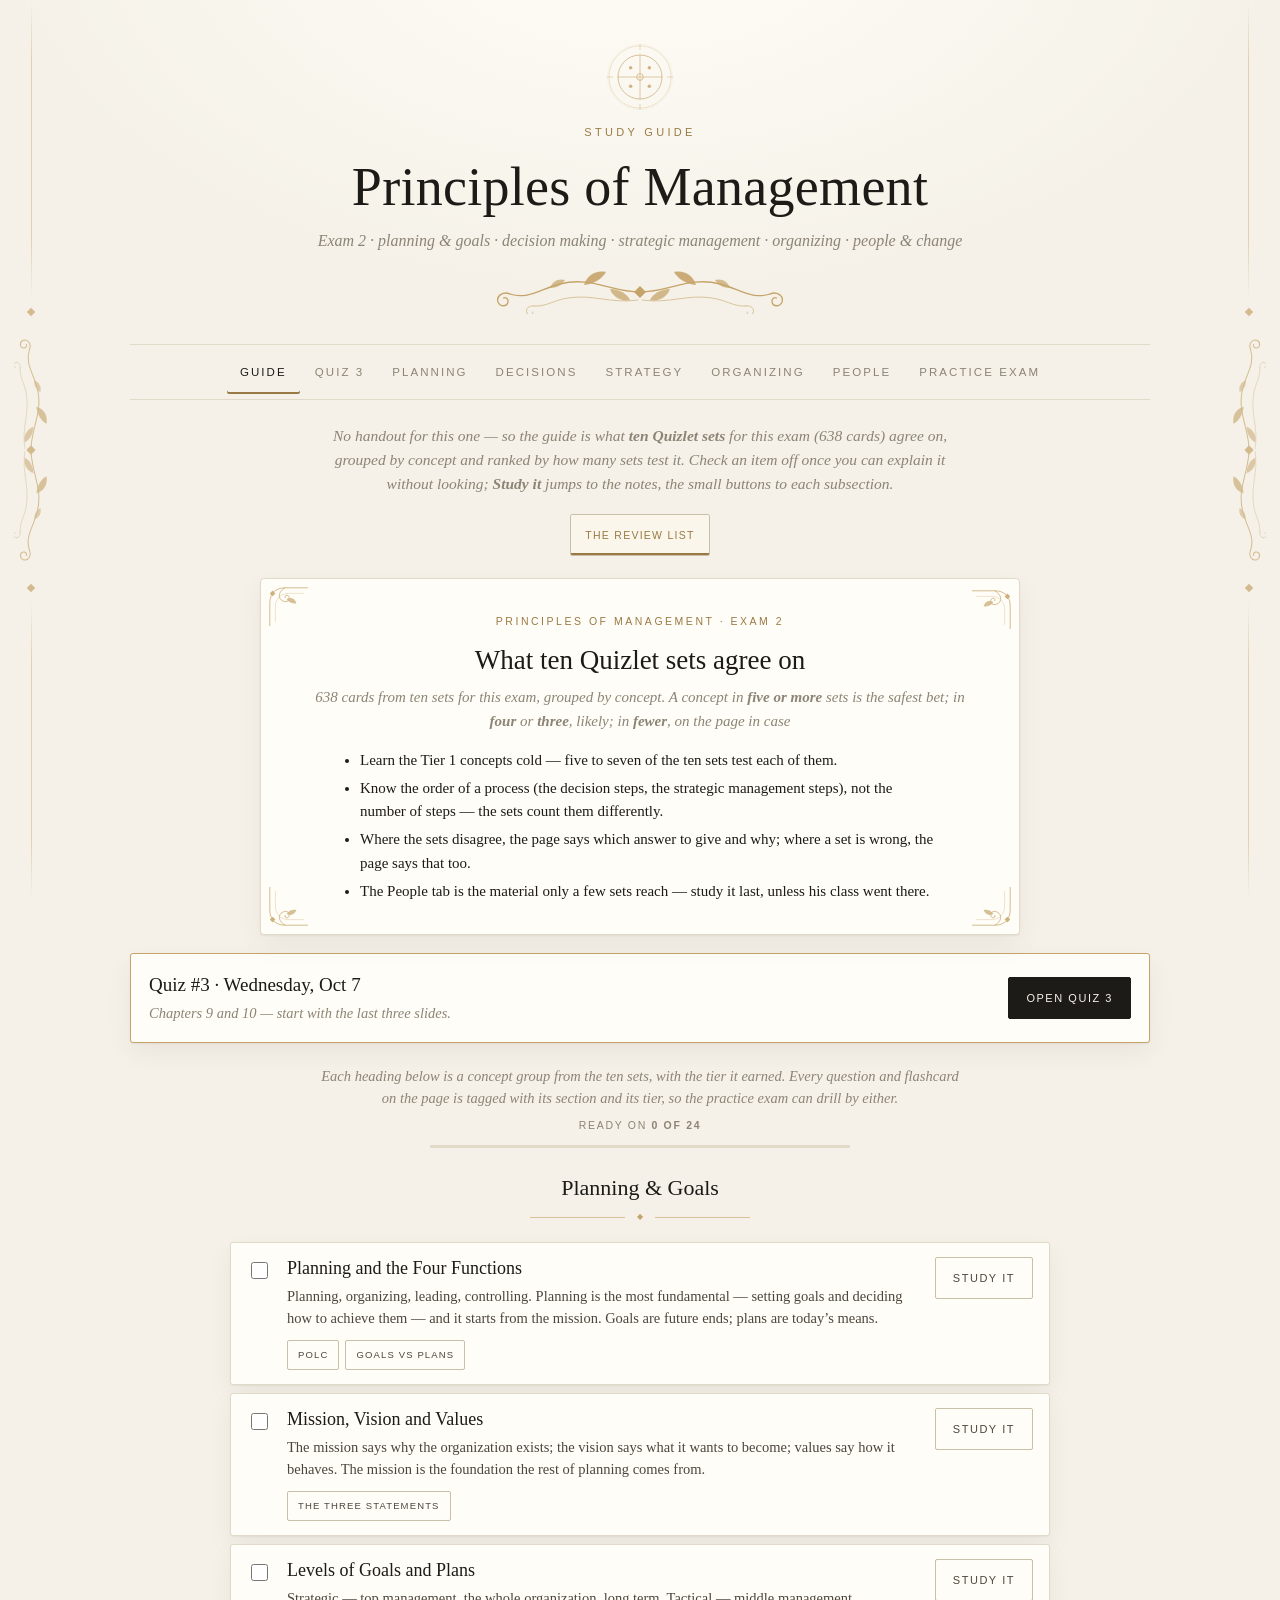
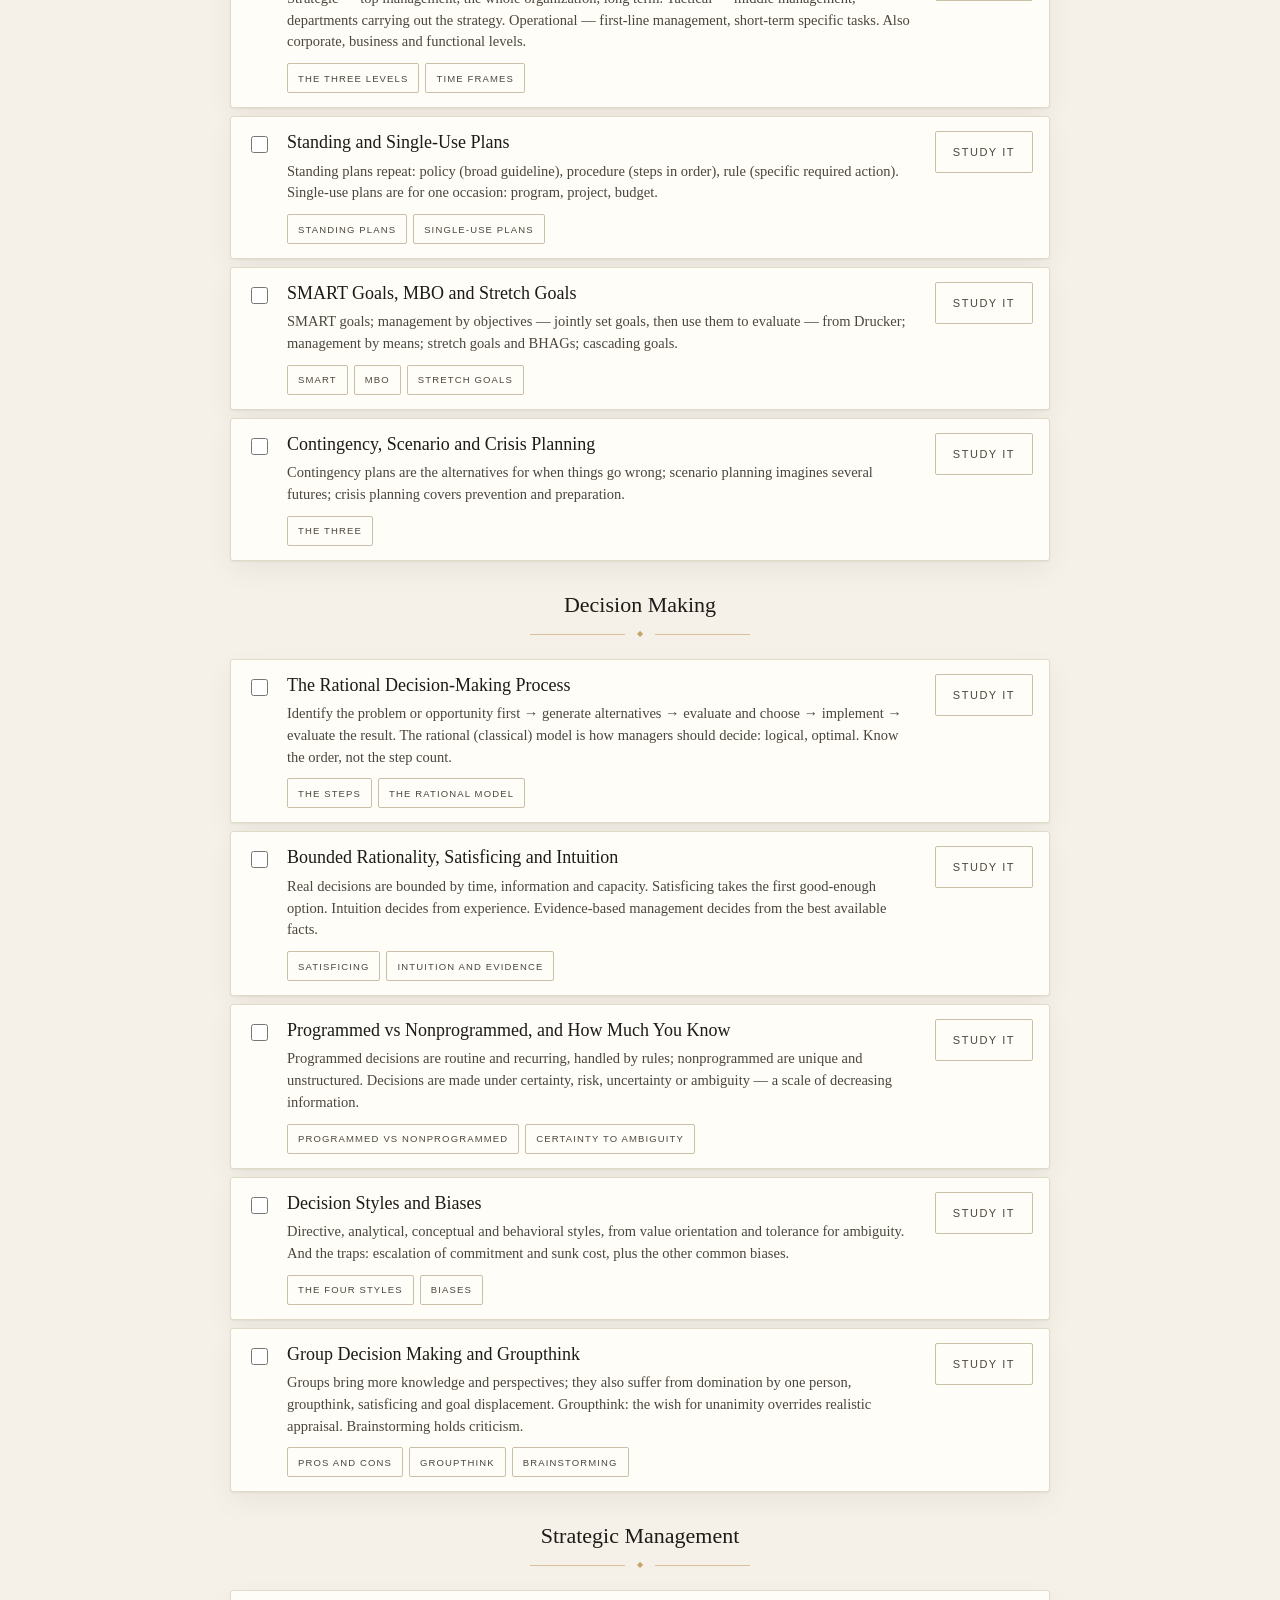
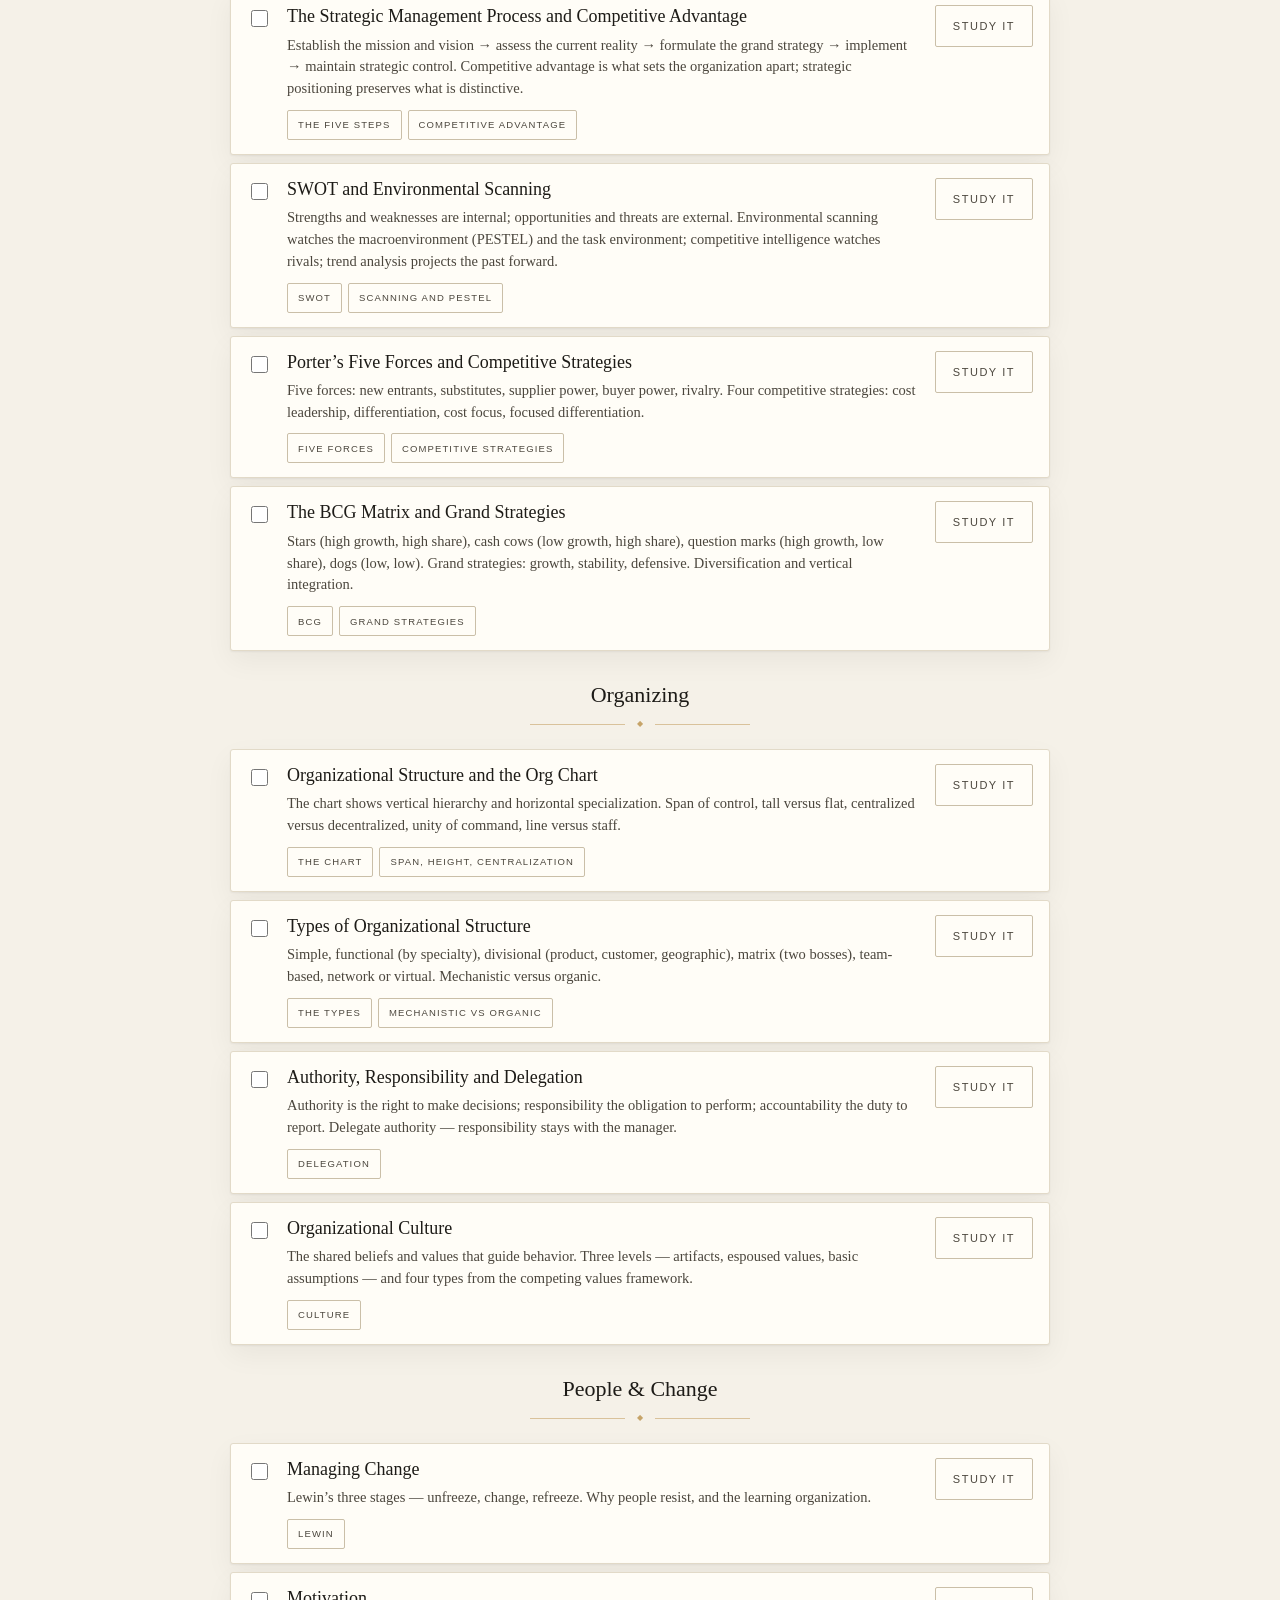
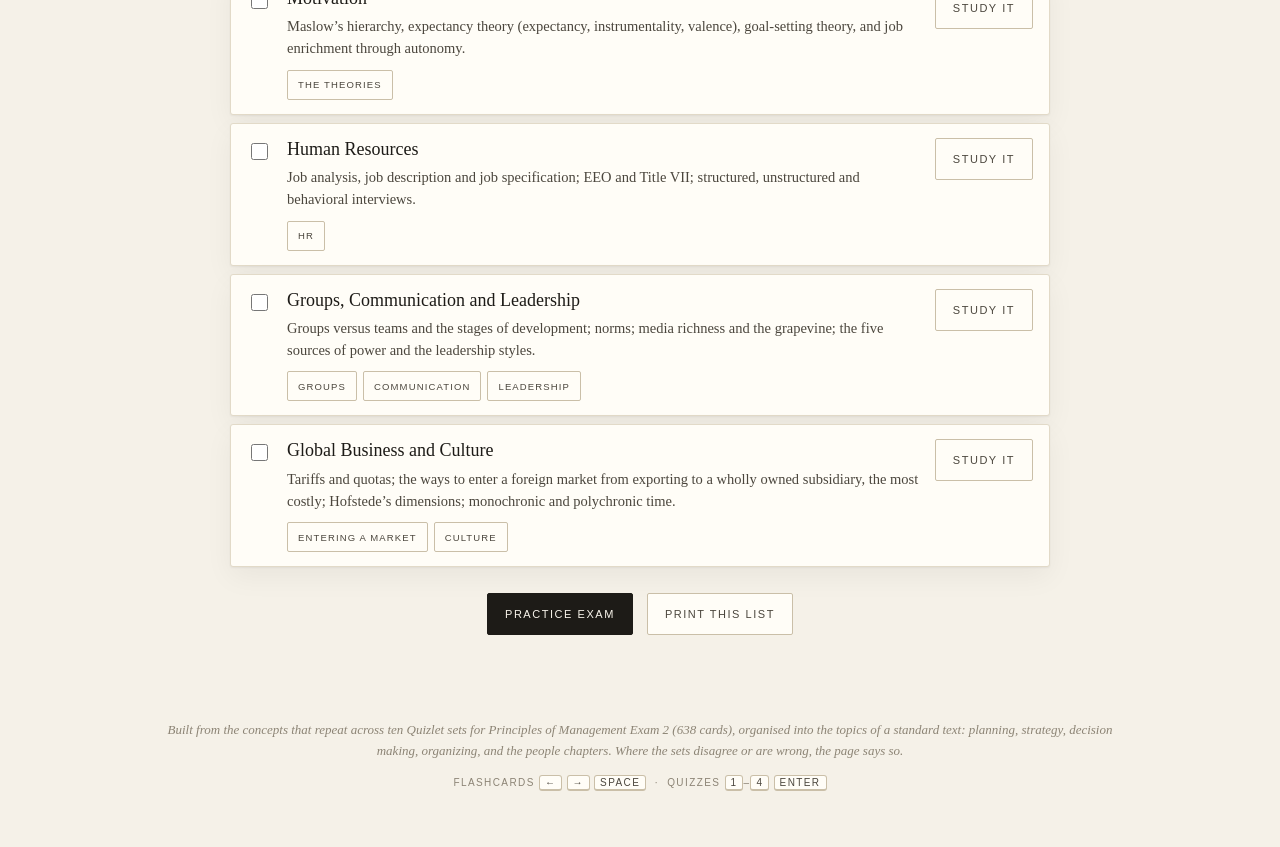
==== commit 46c60f48: "Quiz 3 tab (Chapters 9 and 10): the three review slides first, 13 terms, notes, 60 flashcards, 87 qu" ====
--- a/index.html
+++ b/index.html
@@ -431,6 +431,14 @@
   .gitem{grid-template-columns:1fr;box-shadow:none;break-inside:avoid;padding:8px 10px}
   .gitem.ok{background:none}
 }
+
+/* ---- quiz 3 call-out on the guide ---- */
+.q3call{display:flex;flex-wrap:wrap;align-items:center;justify-content:space-between;gap:12px 18px;background:var(--surface);border:1px solid var(--gold-soft,var(--line));border-radius:3px;padding:16px 18px;margin:18px 0;box-shadow:var(--shadow)}
+.q3call b{display:block;font-family:var(--serif);font-weight:400;font-size:19px}
+.q3call span{display:block;color:var(--muted);font-size:14.5px;font-style:italic;margin-top:2px}
+.tbl.q3t th{white-space:normal}
+.tbl.q3t td.head{white-space:normal;letter-spacing:.1em}
+.tbl.q3t td{padding:11px 10px}
 </style>
 </head>
 <body>
@@ -496,6 +504,7 @@
 
   <nav class="topics" role="tablist" aria-label="Topics">
     <button class="topic-btn" role="tab" data-topic="guide"    aria-selected="true">Guide</button>
+    <button class="topic-btn" role="tab" data-topic="q3"       aria-selected="false">Quiz 3</button>
     <button class="topic-btn" role="tab" data-topic="plan"     aria-selected="false">Planning</button>
     <button class="topic-btn" role="tab" data-topic="decide"   aria-selected="false">Decisions</button>
     <button class="topic-btn" role="tab" data-topic="strategy" aria-selected="false">Strategy</button>
@@ -516,6 +525,24 @@
     </section>
 
     <!-- ================= PLANNING ================= -->
+    <section class="topic" id="topic-q3" hidden>
+      <p class="intro">Quiz #3 is Wednesday, October 7, on Chapters 9 and 10. Start with the last three slides, then the notes; the flashcards open on the thirteen terms from the review slide.</p>
+      <div class="modes"><div class="seg" data-modes="q3">
+        <button type="button" data-mode="notes" aria-pressed="true">Notes</button>
+        <button type="button" data-mode="cards" aria-pressed="false">Flashcards</button>
+        <button type="button" data-mode="match" aria-pressed="false">Match</button>
+        <button type="button" data-mode="quiz" aria-pressed="false">Quiz</button>
+      </div></div>
+      <div class="panel" data-panel="q3/notes"><div id="q3Notes"></div></div>
+      <div class="panel" data-panel="q3/cards" hidden>
+        <p class="hint">Front: the term. Back: what it means. Space flips, arrows move.</p>
+        <div class="toolbar"><span class="label">Deck</span><div class="seg" data-decks="q3"></div><button class="btn" type="button" data-shuffle="q3">Shuffle deck</button></div>
+        <div id="q3Cards"></div>
+      </div>
+      <div class="panel" data-panel="q3/match" hidden><p class="hint">Tap a term, then the line that defines it.</p><div id="q3Match"></div></div>
+      <div class="panel" data-panel="q3/quiz" hidden><p class="hint">Multiple choice, true/false and application questions. Keys <kbd>1</kbd>&ndash;<kbd>4</kbd> answer, <kbd>Enter</kbd> moves on.</p><div id="q3Quiz"></div></div>
+    </section>
+
     <section class="topic" id="topic-plan" hidden>
       <p class="intro">Planning &amp; Goals: what planning is and why it comes first, the mission and vision, the three levels of goals and plans, the kinds of plans, SMART goals and management by objectives, and planning for what might go wrong.</p>
       <div class="modes"><div class="seg" data-modes="plan">
@@ -1768,6 +1795,374 @@
  {w:0, t:"In fewer than three",  s:"Two sets or fewer touch this \u2014 on the page for completeness, in case the exam goes there."}
 ];
 
+/* ================================================================ Quiz #3 — Chapters 9 and 10 (Wed Oct 7)
+   Williams, MGMT 13e. Chapter 10 (Managing Teams) is from the professor's slides, including
+   the three review slides at the end that he said to give special attention to. Chapter 9
+   (Designing Adaptive Organizations) had no slides here, so it follows the textbook's own
+   definitions for the terms his review slide lists.
+   This tab stands apart from the Exam 2 guide: its questions never enter the practice exam
+   or The 50, and they carry no Quizlet tier.                                                 */
+var Q3_SECTIONS = [
+ {id:"g-q3-hints",   t:"Start here: the last three slides"},
+ {id:"g-q3-struct",  t:"Chapter 9: structure and departmentalization"},
+ {id:"g-q3-auth",    t:"Chapter 9: authority, centralization and job design"},
+ {id:"g-q3-process", t:"Chapter 9: processes, reengineering and empowerment"},
+ {id:"g-q3-teams",   t:"Chapter 10: what teams are, and when to use them"},
+ {id:"g-q3-kinds",   t:"Chapter 10: kinds of teams"},
+ {id:"g-q3-char",    t:"Chapter 10: norms, cohesiveness, size, conflict and stages"},
+ {id:"g-q3-effect",  t:"Chapter 10: making teams effective"}
+];
+var Q3_TERMS = [   /* the thirteen terms on the last slide, in its order */
+ ["Teams","A small number of people with complementary skills who are mutually accountable for a common purpose, performance goals and improving interdependency","g-q3-hints"],
+ ["Social loafing","Team members withhold their efforts and fail to perform their share of the work","g-q3-hints"],
+ ["Reengineering","The fundamental rethinking and radical redesign of business processes for dramatic gains in cost, quality, service and speed","g-q3-hints"],
+ ["Centralization","Most authority is located at the upper levels of the organization","g-q3-hints"],
+ ["Groupthink","Members of a highly cohesive team feel pressure not to disagree, so few alternatives are considered","g-q3-hints"],
+ ["Empowerment","Permanently passing decision-making authority and responsibility from managers to workers, with the information and resources they need","g-q3-hints"],
+ ["Unity of command","Workers should report to just one boss","g-q3-hints"],
+ ["Autonomy","The degree to which workers have the discretion, freedom and independence to decide how and when to do their jobs","g-q3-hints"],
+ ["Chain of command","The vertical line of authority that clarifies who reports to whom","g-q3-hints"],
+ ["Member domination","One or two people dominate the team’s discussions","g-q3-hints"],
+ ["Organizational structure","The vertical and horizontal configuration of departments, authority and jobs within a company","g-q3-hints"],
+ ["Departmentalization","Subdividing work and workers into separate units responsible for particular tasks","g-q3-hints"],
+ ["Organizational processes","The collection of activities that transform inputs into outputs that customers value","g-q3-hints"]
+];
+
+CH.q3 = {n:0, title:"Quiz 3", short:"Quiz 3",
+ notes:[
+  {id:"q3-hints", h:"Start here: the last three slides", body:
+   '<div class="point"><b>The point</b><p>The professor said to give <b>special attention to the last three slides</b> of Chapter 10. They are the quiz in miniature: one fill-in, two true/false, two compare-the-lists prompts, and thirteen terms from Chapters 9 and 10.</p><p class="able"><b>Be able to</b> answer the three questions below without looking, list the advantages and disadvantages of teams and when to use them, and define all thirteen terms.</p></div>'+
+   '<h3 class="sub" id="q3-three">The three questions he showed</h3>'+
+   '<div class="tblwrap"><table class="tbl n0 q3t"><thead><tr><th>On the slide</th><th>Answer</th></tr></thead><tbody>'+
+   '<tr><td class="sm">One of the disadvantages associated with <b>product departmentalization</b> is costly ____.</td><td class="head">Duplication</td></tr>'+
+   '<tr><td class="sm"><b>True or false?</b> Social loafing is defined as a team member failing to perform because of laziness and lack of desire.</td><td class="head">False</td></tr>'+
+   '<tr><td class="sm"><b>True or false?</b> If standardization is important, the organization may want to stay centralized. If not, decentralization may be considered.</td><td class="head">True</td></tr>'+
+   '</tbody></table></div>'+
+   '<div class="exam-tip"><b>Why the social loafing one is false</b>Social loafing is team members <strong>withholding their efforts and failing to perform their share of the work</strong>. The slide adds: <strong>not always laziness</strong>. The definition says what they do, not why.</div>'+
+   '<h3 class="sub" id="q3-lists">The two lists he pointed at</h3>'+
+   '<div class="tblwrap"><table class="tbl n0 q3t"><thead><tr><th>Advantages of teams</th><th>Disadvantages of teams</th></tr></thead><tbody>'+
+   '<tr><td class="sm">Customer satisfaction (focus on specific customers)<br>Product and service quality<br>Speed and efficiency in product development<br>Job satisfaction (cross training)<br>Better decisions (multiple perspectives)</td>'+
+   '<td class="sm">Initial high turnover<br><b>Social loafing</b><br><b>Groupthink</b><br><b>Member domination</b></td></tr></tbody></table></div>'+
+   '<div class="tblwrap"><table class="tbl n0 q3t"><thead><tr><th>Use teams when</th><th>Do not use teams when</th></tr></thead><tbody>'+
+   '<tr><td class="sm">There is a clear, engaging reason or purpose</td><td class="sm">There is no clear, engaging reason or purpose</td></tr>'+
+   '<tr><td class="sm">The job cannot be done unless people work together</td><td class="sm">The job can be done by people working independently</td></tr>'+
+   '<tr><td class="sm">Rewards can be provided for teamwork and team performance</td><td class="sm">Rewards are provided for individual performance and effort</td></tr>'+
+   '<tr><td class="sm">Ample resources are available</td><td class="sm">The necessary resources are not available</td></tr></tbody></table></div>'+
+   '<h3 class="sub" id="q3-terms">The thirteen terms</h3>'+
+   '<div class="tblwrap"><table class="tbl n0 q3t"><thead><tr><th>Term</th><th>Meaning</th></tr></thead><tbody>'+
+   Q3_TERMS.map(function(t){ return '<tr><td class="head">'+t[0]+'</td><td class="sm">'+t[1]+'.</td></tr>'; }).join("")+
+   '</tbody></table></div>'},
+
+  {id:"q3-struct", h:"Chapter 9: structure and departmentalization", body:
+   '<div class="point"><b>The point</b><p><b>Organizational structure</b> is the vertical and horizontal configuration of departments, authority and jobs. <b>Departmentalization</b> is how the work and workers are subdivided into units. There are five ways to do it, and each has a price &mdash; for product departmentalization, <b>costly duplication</b>.</p><p class="able"><b>Be able to</b> name the five kinds of departmentalization, and give one advantage and one disadvantage of each.</p></div>'+
+   '<p class="knowline"><span class="know">From the textbook &mdash; no Chapter 9 slides were provided. Where your class notes differ, follow your notes.</span></p>'+
+   '<h3 class="sub" id="q3-dept">The five kinds of departmentalization</h3>'+
+   '<div class="tblwrap"><table class="tbl n0 q3t"><thead><tr><th>Kind</th><th>Advantage</th><th>Disadvantage</th></tr></thead><tbody>'+
+   '<tr><td class="sm"><b>Functional</b><br>by business function or expertise</td><td class="sm">Work done by specialists; less duplication, lower cost</td><td class="sm">Hard to coordinate across departments; slower decisions</td></tr>'+
+   '<tr><td class="sm"><b>Product</b><br>by product or service</td><td class="sm">Broader experience; easier to judge a unit&rsquo;s performance; faster decisions</td><td class="sm"><b>Duplication</b> (costly); hard to coordinate across product departments</td></tr>'+
+   '<tr><td class="sm"><b>Customer</b><br>by kind of customer</td><td class="sm">Focus on customer needs</td><td class="sm">Duplication; may please customers but hurt the business</td></tr>'+
+   '<tr><td class="sm"><b>Geographic</b><br>by geographic area</td><td class="sm">Responds to different markets; resources closer to customers</td><td class="sm">Duplication; hard to coordinate across regions</td></tr>'+
+   '<tr><td class="sm"><b>Matrix</b><br>two or more forms at once, most often product and functional</td><td class="sm">Handles large, complex tasks; shares a pool of skills</td><td class="sm">Heavy coordination; conflict between bosses</td></tr>'+
+   '</tbody></table></div>'+
+   '<div class="exam-tip"><b>The matrix and unity of command</b>In a matrix most employees report to <strong>two bosses</strong> &mdash; so it breaks <strong>unity of command</strong>.</div>'},
+
+  {id:"q3-auth", h:"Chapter 9: authority, centralization and job design", body:
+   '<div class="point"><b>The point</b><p><b>Authority</b> is the right to give commands, take action and make decisions. The <b>chain of command</b> says who reports to whom; <b>unity of command</b> says each worker reports to one boss. Where the authority sits is <b>centralization</b> or <b>decentralization</b> &mdash; and the choice turns on <b>standardization</b>.</p><p class="able"><b>Be able to</b> define chain of command, unity of command, line and staff authority, delegation, centralization and standardization, and tell the job-design terms apart.</p></div>'+
+   '<p class="knowline"><span class="know">From the textbook &mdash; no Chapter 9 slides were provided.</span></p>'+
+   '<h3 class="sub" id="q3-authority">Authority</h3>'+
+   '<ul><li><b>Chain of command</b>: the vertical line of authority that clarifies who reports to whom throughout the organization.</li>'+
+   '<li><b>Unity of command</b>: workers should report to just one boss.</li>'+
+   '<li><b>Line authority</b>: the right to command immediate subordinates. <b>Staff authority</b>: the right to advise, but not command, others who are not your subordinates.</li>'+
+   '<li><b>Delegation of authority</b>: assigning direct authority and responsibility to a subordinate to complete tasks the manager is normally responsible for. Three things pass down: <b>responsibility, authority, accountability</b>.</li></ul>'+
+   '<h3 class="sub" id="q3-central">Centralization and standardization</h3>'+
+   '<ul><li><b>Centralization of authority</b>: most authority sits at the <b>upper levels</b>.</li>'+
+   '<li><b>Decentralization</b>: a significant amount of authority sits at the <b>lower levels</b>.</li>'+
+   '<li><b>Standardization</b>: solving problems by consistently applying the same rules, procedures and processes.</li></ul>'+
+   '<div class="exam-tip"><b>The review-slide rule</b>If <strong>standardization is important</strong>, stay <strong>centralized</strong>. If it is not, <strong>decentralization</strong> may be considered.</div>'+
+   '<h3 class="sub" id="q3-jobs">Job design</h3>'+
+   '<div class="tblwrap"><table class="tbl n0 q3t"><thead><tr><th>Term</th><th>Meaning</th></tr></thead><tbody>'+
+   '<tr><td class="head">Job specialization</td><td class="sm">A job is a small part of a larger task: simple, easy to learn, low variety, high repetition. Economical, but boring.</td></tr>'+
+   '<tr><td class="head">Job rotation</td><td class="sm">Periodically moving workers from one specialized job to another.</td></tr>'+
+   '<tr><td class="head">Job enlargement</td><td class="sm">Increasing the <b>number of different tasks</b> in a job.</td></tr>'+
+   '<tr><td class="head">Job enrichment</td><td class="sm">More tasks <b>and</b> the authority and control to make meaningful decisions about the work.</td></tr>'+
+   '<tr><td class="head">Job characteristics model</td><td class="sm">Jobs redesigned for internal motivation through five core characteristics: skill variety, task identity, task significance, autonomy, feedback.</td></tr>'+
+   '</tbody></table></div>'+
+   '<h3 class="sub" id="q3-mech">Mechanistic and organic</h3>'+
+   '<ul><li><b>Mechanistic</b>: specialized jobs, precisely defined roles, a rigid chain of command, <b>centralized</b> authority, vertical communication. Fits <b>stable</b> environments.</li>'+
+   '<li><b>Organic</b>: broadly defined jobs, loosely defined roles, <b>decentralized</b> authority, horizontal communication. Fits <b>changing</b> environments.</li></ul>'},
+
+  {id:"q3-process", h:"Chapter 9: processes, reengineering and empowerment", body:
+   '<div class="point"><b>The point</b><p>Structure is the boxes and lines; an <b>organizational process</b> is the collection of activities that turn inputs into outputs customers value. Two ways to redesign processes inside a company are <b>reengineering</b> and <b>empowerment</b>.</p><p class="able"><b>Be able to</b> define organizational process, reengineering and empowerment, and tell pooled, sequential and reciprocal interdependence apart.</p></div>'+
+   '<p class="knowline"><span class="know">From the textbook &mdash; no Chapter 9 slides were provided.</span></p>'+
+   '<h3 class="sub" id="q3-reeng">Reengineering</h3>'+
+   '<ul><li>The <b>fundamental rethinking and radical redesign</b> of business processes to achieve <b>dramatic</b> improvements in cost, quality, service and speed.</li>'+
+   '<li>It works by changing <b>task interdependence</b> &mdash; how much collective action a job needs:</li></ul>'+
+   '<div class="tblwrap"><table class="tbl n0 q3t"><thead><tr><th>Interdependence</th><th>How the jobs connect</th></tr></thead><tbody>'+
+   '<tr><td class="head">Pooled</td><td class="sm">Each job is done independently; the outputs are simply pooled together.</td></tr>'+
+   '<tr><td class="head">Sequential</td><td class="sm">Jobs are done in succession; one job&rsquo;s output is the next job&rsquo;s input.</td></tr>'+
+   '<tr><td class="head">Reciprocal</td><td class="sm">Different jobs or groups work together, back and forth, to complete the process.</td></tr>'+
+   '</tbody></table></div>'+
+   '<h3 class="sub" id="q3-empower">Empowerment</h3>'+
+   '<ul><li><b>Empowering workers</b>: <b>permanently</b> passing decision-making authority and responsibility from managers to workers, by giving them the information and resources they need to make and carry out good decisions.</li>'+
+   '<li><b>Empowerment</b> is also the feeling that results: workers see their work as having meaning and impact, and themselves as competent and self-determining.</li></ul>'+
+   '<h3 class="sub" id="q3-inter">Between companies</h3>'+
+   '<ul><li><b>Modular organization</b>: outsources noncore activities to outside companies, suppliers or specialists.</li>'+
+   '<li><b>Virtual organization</b>: one of a network of companies that share skills, costs and capabilities.</li></ul>'},
+
+  {id:"q3-teams", h:"Chapter 10: what teams are, and when to use them", body:
+   '<div class="point"><b>The point</b><p>A <b>work team</b> is a small number of people with complementary skills who are <b>mutually accountable</b>. Teams are not always the answer: they bring real advantages, and three named problems &mdash; <b>social loafing</b>, <b>groupthink</b> and <b>member domination</b>.</p><p class="able"><b>Be able to</b> give the definition with its three parts, the four use / do-not-use conditions, and the advantages and disadvantages.</p></div>'+
+   '<h3 class="sub" id="q3-def">Work teams, defined</h3>'+
+   '<p>A small number of people with <b>complementary skills</b> who are <b>mutually accountable</b> for:</p>'+
+   '<ul><li>Pursuing a <b>common purpose</b></li><li>Achieving <b>performance goals</b></li><li>Improving <b>interdependency</b></li></ul>'+
+   '<p>Teams help firms respond to specific problems and challenges.</p>'+
+   '<h3 class="sub" id="q3-use">Exhibit 10.1 &mdash; use teams, or not</h3>'+
+   '<div class="tblwrap"><table class="tbl n0 q3t"><thead><tr><th>Use teams when</th><th>Do not use teams when</th></tr></thead><tbody>'+
+   '<tr><td class="sm">There is a <b>clear, engaging reason or purpose</b></td><td class="sm">There is not</td></tr>'+
+   '<tr><td class="sm">The job <b>cannot be done unless people work together</b></td><td class="sm">People can do it working independently</td></tr>'+
+   '<tr><td class="sm"><b>Rewards</b> can be given for teamwork and team performance</td><td class="sm">Rewards are for individual performance and effort</td></tr>'+
+   '<tr><td class="sm"><b>Ample resources</b> are available</td><td class="sm">The necessary resources are not available</td></tr></tbody></table></div>'+
+   '<h3 class="sub" id="q3-adv">Advantages</h3>'+
+   '<ul><li>Focus on specific customers can increase <b>customer satisfaction</b>.</li>'+
+   '<li>Improve <b>product and service quality</b>.</li>'+
+   '<li>Increase <b>speed and efficiency in product development</b>.</li>'+
+   '<li>Increase <b>job satisfaction</b> &mdash; cross training.</li>'+
+   '<li><b>Group decision making</b> &mdash; multiple perspectives. Teams do a much better job than individuals at two steps of the decision process: <b>defining the problem</b> and <b>generating alternative solutions</b>.</li></ul>'+
+   '<h3 class="sub" id="q3-dis">Disadvantages</h3>'+
+   '<ul><li><b>Initial high turnover</b>.</li>'+
+   '<li><b>Social loafing</b>: team members withhold their efforts and fail to perform their share of the work; they disengage from the team. <b>Not always laziness.</b></li>'+
+   '<li><b>Groupthink</b>: members of highly cohesive teams feel pressure not to disagree with each other, leading to a limited number of alternatives.</li>'+
+   '<li><b>Member domination</b>: one or two people dominate team discussions.</li></ul>'},
+
+  {id:"q3-kinds", h:"Chapter 10: kinds of teams", body:
+   '<div class="point"><b>The point</b><p>The key difference among work teams is <b>autonomy</b>: the degree to which workers have the discretion, freedom and independence to decide how and when to do their jobs. Five kinds of teams run from less autonomy to more. Three special kinds sit beside them.</p><p class="able"><b>Be able to</b> put the five kinds in order of autonomy, say what each one controls, and define cross-functional, virtual and project teams.</p></div>'+
+   '<h3 class="sub" id="q3-autonomy">Autonomy</h3>'+
+   '<ul><li>The level of being <b>self-governing</b>.</li><li>The <b>key difference</b> among work teams.</li></ul>'+
+   '<h3 class="sub" id="q3-five">Five kinds, from less autonomy to more</h3>'+
+   '<div class="flow">'+
+   '<div class="step"><b>1 &middot; Traditional work groups</b><span>Two or more people work together to achieve a goal.</span></div>'+
+   '<div class="step"><b>2 &middot; Employee involvement teams</b><span>Provide <b>advice</b> to management about specific issues.</span></div>'+
+   '<div class="step"><b>3 &middot; Semi-autonomous work groups</b><span>Have authority to make decisions and solve problems related to <b>certain (major) tasks</b> of producing a product.</span></div>'+
+   '<div class="step"><b>4 &middot; Self-managing teams</b><span>Manage and control <b>all the crucial tasks</b> of producing a product or service.</span></div>'+
+   '<div class="step"><b>5 &middot; Self-designing teams</b><span>Control <b>team design, work tasks and team membership</b>.</span></div></div>'+
+   '<h3 class="sub" id="q3-special">Special kinds of teams</h3>'+
+   '<div class="tblwrap"><table class="tbl n0 q3t"><thead><tr><th>Team</th><th>What it is</th></tr></thead><tbody>'+
+   '<tr><td class="head">Cross-functional</td><td class="sm">Composed of employees from <b>different functional areas</b> of the organization.</td></tr>'+
+   '<tr><td class="head">Virtual</td><td class="sm"><b>Geographically or organizationally dispersed</b> coworkers who use telecommunication and information technology to accomplish a task.</td></tr>'+
+   '<tr><td class="head">Project</td><td class="sm">Created to complete <b>one-time projects within a limited time</b>.</td></tr>'+
+   '</tbody></table></div>'},
+
+  {id:"q3-char", h:"Chapter 10: norms, cohesiveness, size, conflict and stages", body:
+   '<div class="point"><b>The point</b><p>Four characteristics shape how a team works: <b>norms</b>, <b>cohesiveness</b>, <b>size</b> and <b>conflict</b>. Teams also develop in stages &mdash; and, without effective management, can slide back down them.</p><p class="able"><b>Be able to</b> define each characteristic, give the team-size numbers, tell c-type from a-type conflict, and name the stages in both directions.</p></div>'+
+   '<h3 class="sub" id="q3-norms">Norms</h3>'+
+   '<ul><li><b>Informally agreed-on standards</b> that regulate team behavior to enable effective functioning.</li>'+
+   '<li>Often develop from <b>watching others</b>.</li>'+
+   '<li>Can be <b>positive</b> (trust, commitment) or <b>negative</b> (griping).</li>'+
+   '<li>Develop around quality and timeliness of job performance, absenteeism, safety, and honest expression of ideas and opinions.</li></ul>'+
+   '<h3 class="sub" id="q3-cohesion">Cohesiveness</h3>'+
+   '<ul><li>The extent to which members are <b>attracted to a team and motivated to remain in it</b>.</li>'+
+   '<li>Promoted by making sure all team members are <b>present and engaged</b>; bonding outside of meetings &mdash; rearranged schedules, a common workspace.</li></ul>'+
+   '<h3 class="sub" id="q3-size">Size</h3>'+
+   '<ul><li>A larger team makes it hard for members to get to know one another: it raises the risk of <b>domination</b> and of <b>social loafing</b>.</li></ul>'+
+   '<div class="tblwrap"><table class="tbl n0 q3t"><thead><tr><th>For</th><th>Team size</th></tr></thead><tbody>'+
+   '<tr><td class="sm">Generally</td><td class="head">6&ndash;9</td></tr>'+
+   '<tr><td class="sm">Analyzing causes of problems</td><td class="head">4&ndash;6</td></tr>'+
+   '<tr><td class="sm">Making decisions</td><td class="head">4&ndash;7</td></tr></tbody></table></div>'+
+   '<p><b>Small enough</b> for members to get to know each other and feel comfortable contributing; <b>large enough</b> to take advantage of members&rsquo; diverse skills and knowledge.</p>'+
+   '<h3 class="sub" id="q3-conflict">Conflict</h3>'+
+   '<p>Arises from disagreement over team <b>goals and priorities</b>. Conflict is not always bad:</p>'+
+   '<div class="tblwrap"><table class="tbl n0 q3t"><thead><tr><th>Type</th><th>What it is</th><th>Effect</th></tr></thead><tbody>'+
+   '<tr><td class="head">Cognitive (c-type)</td><td class="sm">Focuses on <b>problem-related differences of opinion</b></td><td class="sm">Functional, constructive</td></tr>'+
+   '<tr><td class="head">Affective (a-type)</td><td class="sm"><b>Emotional reactions</b> from personal disagreements</td><td class="sm">Dysfunctional, destructive</td></tr></tbody></table></div>'+
+   '<h3 class="sub" id="q3-stages">Stages of team development</h3>'+
+   '<div class="flow">'+
+   '<div class="step"><b>Forming</b><span>Members meet, form initial impressions, and begin to establish team norms.</span></div>'+
+   '<div class="step"><b>Storming</b><span>Members disagree over what the team should do and how it should do it.</span></div>'+
+   '<div class="step"><b>Norming</b><span>Members settle into their roles, cohesion grows, and positive norms develop.</span></div>'+
+   '<div class="step"><b>Performing</b><span>The team is mature and fully functioning. (In the textbook; not on the slide.)</span></div></div>'+
+   '<p>Without effective management, performance may begin to decline, running the stages in reverse:</p>'+
+   '<div class="flow">'+
+   '<div class="step"><b>De-norming</b><span>Performance begins to decline as the <b>size, scope, goal or members</b> of the team change.</span></div>'+
+   '<div class="step"><b>De-storming</b><span>The team&rsquo;s comfort level decreases, <b>cohesion weakens</b>, and angry emotions and conflict may flare.</span></div>'+
+   '<div class="step"><b>De-forming</b><span>Members position themselves to control pieces of the team, <b>avoid each other</b>, and isolate themselves from team leaders.</span></div></div>'},
+
+  {id:"q3-effect", h:"Chapter 10: making teams effective", body:
+   '<div class="point"><b>The point</b><p>Four things make work teams more effective: <b>setting team goals and priorities</b>, <b>selecting people for teamwork</b>, <b>team training</b>, and <b>recognition and compensation</b>.</p><p class="able"><b>Be able to</b> list the four, define S.M.A.R.T. and stretch goals, the three selection factors, the four training areas, and skill-based pay and gainsharing.</p></div>'+
+   '<h3 class="sub" id="q3-goals">Goals and priorities</h3>'+
+   '<ul><li><b>S.M.A.R.T.</b> goals: specific, measurable, <b>attainable</b>, realistic and timely.</li>'+
+   '<li><b>Stretch goals</b>: extremely ambitious goals that employees <b>don&rsquo;t know how to reach</b>.</li></ul>'+
+   '<h3 class="sub" id="q3-select">Selecting people for teamwork</h3>'+
+   '<div class="tblwrap"><table class="tbl n0 q3t"><thead><tr><th>Factor</th><th>Meaning</th></tr></thead><tbody>'+
+   '<tr><td class="head">Individualism&ndash;collectivism</td><td class="sm">The degree to which a person believes people should be self-sufficient, and that loyalty to oneself matters more than loyalty to the team or company.</td></tr>'+
+   '<tr><td class="head">Team level</td><td class="sm">The <b>average</b> level of ability, experience, personality or other factors on a team.</td></tr>'+
+   '<tr><td class="head">Team diversity</td><td class="sm">The <b>variances</b> in ability, experience, personality or other factors on a team.</td></tr></tbody></table></div>'+
+   '<h3 class="sub" id="q3-train">Team training, after selection</h3>'+
+   '<ul><li><b>Interpersonal skills</b>: listening, communicating, questioning and providing feedback &mdash; building relationships.</li>'+
+   '<li><b>Decision-making and problem-solving</b> skills.</li>'+
+   '<li><b>Conflict resolution</b> skills.</li>'+
+   '<li><b>Technical</b> training.</li></ul>'+
+   '<h3 class="sub" id="q3-pay">Recognition and compensation</h3>'+
+   '<ul><li><b>Skill-based pay</b>: paid for learning additional skills or knowledge.</li>'+
+   '<li><b>Gainsharing</b>: companies share the financial value of performance gains with their workers.</li>'+
+   '<li><b>Nonfinancial rewards</b>.</li></ul>'}
+ ],
+ decks:[
+  {id:"thirteen", label:"The 13 terms", cards:Q3_TERMS},
+  {id:"terms", label:"Chapters 9 & 10", cards:[
+   ["Functional departmentalization","Units built around business functions or areas of expertise","g-q3-struct"],
+   ["Product departmentalization","Units built around particular products or services; its cost is duplication","g-q3-struct"],
+   ["Customer departmentalization","Units built around particular kinds of customers","g-q3-struct"],
+   ["Geographic departmentalization","Units built around particular geographic areas","g-q3-struct"],
+   ["Matrix departmentalization","Two or more forms used together; most employees report to two bosses","g-q3-struct"],
+   ["Line authority","The right to command immediate subordinates in the chain of command","g-q3-auth"],
+   ["Staff authority","The right to advise, but not command, people who are not your subordinates","g-q3-auth"],
+   ["Delegation of authority","Assigning authority and responsibility to a subordinate for tasks the manager normally does","g-q3-auth"],
+   ["Decentralization","A significant amount of authority is located at the lower levels","g-q3-auth"],
+   ["Standardization","Solving problems by consistently applying the same rules, procedures and processes","g-q3-auth"],
+   ["Job specialization","A job that is a small part of a larger task: simple, repetitive, easy to learn","g-q3-auth"],
+   ["Job rotation","Periodically moving workers from one specialized job to another","g-q3-auth"],
+   ["Job enlargement","Increasing the number of different tasks a worker performs","g-q3-auth"],
+   ["Job enrichment","More tasks plus the authority to make meaningful decisions about the work","g-q3-auth"],
+   ["Mechanistic organization","Specialized jobs, rigid chain of command, centralized authority; fits stable environments","g-q3-auth"],
+   ["Organic organization","Broad jobs, loose roles, decentralized authority; fits changing environments","g-q3-auth"],
+   ["Pooled interdependence","Jobs are done independently and their outputs are simply combined","g-q3-process"],
+   ["Sequential interdependence","Jobs are done in succession; one job’s output is the next one’s input","g-q3-process"],
+   ["Reciprocal interdependence","Different jobs or groups work together back and forth","g-q3-process"],
+   ["Modular organization","Outsources noncore activities to outside companies or specialists","g-q3-process"],
+   ["Virtual organization","Part of a network of companies sharing skills, costs and capabilities","g-q3-process"],
+   ["Two decision steps teams do better","Defining the problem and generating alternative solutions","g-q3-teams"],
+   ["When to use teams","Clear purpose, work that needs cooperation, team rewards, ample resources","g-q3-teams"],
+   ["Traditional work group","Two or more people work together to achieve a goal","g-q3-kinds"],
+   ["Employee involvement team","Provides advice to management about specific issues","g-q3-kinds"],
+   ["Semi-autonomous work group","Has authority over certain major tasks of producing a product","g-q3-kinds"],
+   ["Self-managing team","Manages and controls all the crucial tasks of producing a product or service","g-q3-kinds"],
+   ["Self-designing team","Controls team design, work tasks and team membership","g-q3-kinds"],
+   ["Cross-functional team","Employees from different functional areas of the organization","g-q3-kinds"],
+   ["Virtual team","Dispersed coworkers who work together through telecommunication and information technology","g-q3-kinds"],
+   ["Project team","Created to complete a one-time project within a limited time","g-q3-kinds"],
+   ["Norms","Informally agreed-on standards that regulate team behavior","g-q3-char"],
+   ["Cohesiveness","The extent to which members are attracted to a team and motivated to remain in it","g-q3-char"],
+   ["Cognitive (c-type) conflict","Problem-related differences of opinion; constructive","g-q3-char"],
+   ["Affective (a-type) conflict","Emotional reactions to personal disagreements; destructive","g-q3-char"],
+   ["Forming","Members meet, form first impressions and begin to set norms","g-q3-char"],
+   ["Storming","Members disagree over what the team should do and how","g-q3-char"],
+   ["Norming","Members settle into roles, cohesion grows, positive norms develop","g-q3-char"],
+   ["De-norming","Performance starts to decline as the team’s size, scope, goal or members change","g-q3-char"],
+   ["De-storming","Comfort drops, cohesion weakens, anger and conflict may flare","g-q3-char"],
+   ["De-forming","Members grab pieces of the team, avoid each other and isolate from leaders","g-q3-char"],
+   ["Stretch goals","Extremely ambitious goals that employees don’t know how to reach","g-q3-effect"],
+   ["Individualism–collectivism","How far a person puts self-sufficiency and loyalty to self above the team","g-q3-effect"],
+   ["Team level","The average level of ability, experience or personality on a team","g-q3-effect"],
+   ["Team diversity","The variances in ability, experience or personality on a team","g-q3-effect"],
+   ["Skill-based pay","Pay for learning additional skills or knowledge","g-q3-effect"],
+   ["Gainsharing","The company shares the financial value of performance gains with workers","g-q3-effect"]]}
+ ]
+};
+
+QB = QB.concat([
+ /* ---- the last three slides ---- */
+ {tp:"q3",sec:"g-q3-hints",t:"mc",q:"One of the disadvantages associated with product departmentalization is costly:",a:"duplication",w:["specialization","centralization","reengineering"],e:"Straight from the review slide: each product unit repeats the same functions."},
+ {tp:"q3",sec:"g-q3-hints",t:"tf",q:"Social loafing is defined as a team member failing to perform because of laziness and lack of desire.",a:false,e:"False — it is withholding effort and not doing one’s share of the work; the slide adds that it is not always laziness."},
+ {tp:"q3",sec:"g-q3-hints",t:"tf",q:"If standardization is important, an organization may want to stay centralized; if not, decentralization may be considered.",a:true,e:"True — this is the rule on the professor’s last review slide."},
+ {tp:"q3",sec:"g-q3-hints",t:"mc",q:"Which of these is a disadvantage of using teams?",a:"Member domination",w:["Cross training","Multiple perspectives","Faster product development"],e:"The disadvantages: initial high turnover, social loafing, groupthink, member domination."},
+ {tp:"q3",sec:"g-q3-hints",t:"mc",q:"Which of these is an advantage of using teams?",a:"Higher customer satisfaction",w:["Initial high turnover","Pressure to agree","Withheld effort"],e:"Also quality, speed in product development, job satisfaction and better decisions."},
+ {tp:"q3",sec:"g-q3-hints",t:"mc",q:"Teams should NOT be used when:",a:"rewards go to individual performance",w:["there is a clear, engaging purpose","the work requires cooperation","ample resources are available"],e:"Exhibit 10.1 — the other three are reasons to use teams."},
+ {tp:"q3",sec:"g-q3-hints",t:"mc",q:"Workers should report to just one boss. Which term is this?",a:"Unity of command",w:["Chain of command","Centralization","Autonomy"],e:"Chain of command is the vertical line of who reports to whom."},
+ {tp:"q3",sec:"g-q3-hints",t:"mc",q:"The vertical line of authority that clarifies who reports to whom is the:",a:"chain of command",w:["unity of command","organizational process","span of autonomy"],e:"Unity of command is the one-boss principle."},
+ {tp:"q3",sec:"g-q3-hints",t:"mc",q:"The collection of activities that transform inputs into outputs customers value is an organizational:",a:"process",w:["structure","department","norm"],e:"Structure is the configuration of departments, authority and jobs."},
+ {tp:"q3",sec:"g-q3-hints",t:"mc",q:"The vertical and horizontal configuration of departments, authority and jobs is the organizational:",a:"structure",w:["process","culture","strategy"],e:"A process is the activities that turn inputs into valued outputs."},
+ {tp:"q3",sec:"g-q3-hints",t:"mc",q:"Members of a highly cohesive team feel pressure not to disagree. This is:",a:"groupthink",w:["social loafing","member domination","de-norming"],e:"It leads to a limited number of alternatives."},
+ {tp:"q3",sec:"g-q3-hints",ap:true,t:"mc",q:"In every meeting, two outspoken people do nearly all the talking and the other five stay quiet. Which team problem is this?",a:"Member domination",w:["Groupthink","Social loafing","Affective conflict"],e:"One or two people dominate team discussions."},
+
+ /* ---- chapter 9: structure and departmentalization ---- */
+ {tp:"q3",sec:"g-q3-struct",t:"mc",q:"Subdividing work and workers into separate units responsible for particular tasks is:",a:"departmentalization",w:["delegation","standardization","reengineering"],e:"The five kinds: functional, product, customer, geographic and matrix."},
+ {tp:"q3",sec:"g-q3-struct",t:"mc",q:"A company with accounting, marketing, production and HR departments is using which departmentalization?",a:"Functional",w:["Product","Customer","Geographic"],e:"Units are built around business functions or areas of expertise."},
+ {tp:"q3",sec:"g-q3-struct",t:"mc",q:"Which departmentalization most reduces duplication?",a:"Functional",w:["Product","Customer","Geographic"],e:"Product, customer and geographic units each repeat the same functions."},
+ {tp:"q3",sec:"g-q3-struct",t:"mc",q:"A main disadvantage of functional departmentalization is:",a:"hard coordination across departments",w:["costly duplication of resources","reporting to two bosses","too little specialization"],e:"Specialists work well inside a department but coordinate poorly between them."},
+ {tp:"q3",sec:"g-q3-struct",t:"mc",q:"A bank with separate units for consumers, small businesses and large corporations is using which departmentalization?",a:"Customer",w:["Product","Functional","Matrix"],e:"Units are built around particular kinds of customers."},
+ {tp:"q3",sec:"g-q3-struct",t:"mc",q:"In which form do most employees report to two bosses?",a:"Matrix",w:["Functional","Geographic","Product"],e:"A hybrid of two forms, most often product and functional."},
+ {tp:"q3",sec:"g-q3-struct",t:"mc",q:"Which principle does the matrix structure break?",a:"Unity of command",w:["Chain of command","Standardization","Job specialization"],e:"Two bosses instead of one."},
+ {tp:"q3",sec:"g-q3-struct",t:"tf",q:"Product, customer and geographic departmentalization all share the same drawback: duplicated resources.",a:true,e:"True — each unit needs its own versions of the same functions."},
+ {tp:"q3",sec:"g-q3-struct",t:"tf",q:"Matrix departmentalization needs less coordination than the other forms.",a:false,e:"False — it requires a high level of coordination, and conflict between bosses is common."},
+ {tp:"q3",sec:"g-q3-struct",ap:true,t:"mc",q:"A firm has one division for trucks and another for motorcycles, and each division runs its own marketing and finance staff. What is the cost of this design?",a:"Duplication",w:["Slow decisions","Narrow managers","Two bosses"],e:"Product departmentalization — each product unit repeats the same functions."},
+
+ /* ---- chapter 9: authority, centralization, job design ---- */
+ {tp:"q3",sec:"g-q3-auth",t:"mc",q:"The right to give commands, take action and make decisions to achieve objectives is:",a:"authority",w:["autonomy","accountability","empowerment"],e:"It flows down the chain of command."},
+ {tp:"q3",sec:"g-q3-auth",t:"mc",q:"The right to advise, but not command, people who are not your subordinates is:",a:"staff authority",w:["line authority","delegated authority","centralized authority"],e:"Line authority is the right to command immediate subordinates."},
+ {tp:"q3",sec:"g-q3-auth",t:"mc",q:"When most authority sits at the upper levels of the organization, authority is:",a:"centralized",w:["decentralized","delegated","standardized"],e:"Decentralization puts a significant amount at the lower levels."},
+ {tp:"q3",sec:"g-q3-auth",t:"mc",q:"Solving problems by consistently applying the same rules, procedures and processes is:",a:"standardization",w:["centralization","specialization","reengineering"],e:"Where it matters, the organization may want to stay centralized."},
+ {tp:"q3",sec:"g-q3-auth",t:"mc",q:"What passes to the subordinate when a manager delegates?",a:"Responsibility, authority and accountability",w:["Authority only, with no responsibility","The manager’s title and pay grade","Nothing — the manager keeps it all"],e:"Delegation assigns direct authority and responsibility for tasks the manager normally does."},
+ {tp:"q3",sec:"g-q3-auth",t:"mc",q:"Increasing the number of different tasks in a job, without adding authority, is job:",a:"enlargement",w:["enrichment","rotation","specialization"],e:"Enrichment also adds authority and control over the work."},
+ {tp:"q3",sec:"g-q3-auth",t:"mc",q:"Adding tasks AND the authority to make meaningful decisions about the work is job:",a:"enrichment",w:["enlargement","rotation","specialization"],e:"Enlargement adds tasks only."},
+ {tp:"q3",sec:"g-q3-auth",t:"mc",q:"Which kind of organization fits a stable, unchanging environment?",a:"Mechanistic",w:["Organic","Virtual","Modular"],e:"Specialized jobs, rigid chain of command, centralized authority."},
+ {tp:"q3",sec:"g-q3-auth",t:"tf",q:"In a decentralized organization, a significant amount of authority is located at the lower levels.",a:true,e:"True — centralization keeps most authority at the upper levels."},
+ {tp:"q3",sec:"g-q3-auth",t:"tf",q:"Job rotation means giving one worker more decision-making authority over the work.",a:false,e:"False — rotation is periodically moving workers between specialized jobs; added authority is enrichment."},
+ {tp:"q3",sec:"g-q3-auth",ap:true,t:"mc",q:"A restaurant chain wants every location to make each menu item exactly the same way. Where should decision authority sit?",a:"Centralized, at the top",w:["Decentralized, in each store","With each shift’s cooks","With outside suppliers"],e:"When standardization is important, stay centralized."},
+
+ /* ---- chapter 9: processes ---- */
+ {tp:"q3",sec:"g-q3-process",t:"mc",q:"The fundamental rethinking and radical redesign of business processes for dramatic improvement is:",a:"reengineering",w:["empowerment","departmentalization","job enlargement"],e:"The gains sought are in cost, quality, service and speed."},
+ {tp:"q3",sec:"g-q3-process",t:"mc",q:"Reengineering aims for dramatic improvements in which measures?",a:"Cost, quality, service and speed",w:["Size, scope, goals and members","Trust, commitment and safety","Skill, level and diversity"],e:"The textbook’s four measures of performance."},
+ {tp:"q3",sec:"g-q3-process",t:"mc",q:"Permanently passing decision-making authority and responsibility from managers to workers is:",a:"empowering workers",w:["delegating a task","centralizing authority","rotating jobs"],e:"Workers also get the information and resources to make good decisions."},
+ {tp:"q3",sec:"g-q3-process",t:"mc",q:"One job’s output becomes the next job’s input. Which task interdependence is this?",a:"Sequential",w:["Pooled","Reciprocal","Mutual"],e:"Pooled = done independently; reciprocal = back and forth."},
+ {tp:"q3",sec:"g-q3-process",t:"mc",q:"Jobs are done independently and the results are simply combined. Which interdependence?",a:"Pooled",w:["Sequential","Reciprocal","Matrix"],e:"The lowest level of task interdependence."},
+ {tp:"q3",sec:"g-q3-process",t:"tf",q:"Empowerment is a temporary loan of authority that managers take back once a task is finished.",a:false,e:"False — empowering workers means permanently passing authority and responsibility to them."},
+ {tp:"q3",sec:"g-q3-process",t:"tf",q:"Reengineering means making small, gradual adjustments to existing processes.",a:false,e:"False — it is fundamental rethinking and radical redesign aimed at dramatic improvement."},
+ {tp:"q3",sec:"g-q3-process",ap:true,t:"mc",q:"A hotel lets front-desk clerks refund a guest on the spot, for good, and gives them the booking data to decide. What is this?",a:"Empowerment",w:["Reengineering","Standardization","Job rotation"],e:"Authority, responsibility, information and resources passed permanently to workers."},
+
+ /* ---- chapter 10: teams ---- */
+ {tp:"q3",sec:"g-q3-teams",t:"mc",q:"A work team’s members have complementary skills and are:",a:"mutually accountable",w:["individually rewarded","independently managed","randomly assigned"],e:"For a common purpose, performance goals and improving interdependency."},
+ {tp:"q3",sec:"g-q3-teams",t:"mc",q:"Team members are mutually accountable for three things. Which is NOT one of them?",a:"Reducing the company’s payroll",w:["Pursuing a common purpose","Achieving performance goals","Improving interdependency"],e:"The definition names purpose, performance goals and interdependency."},
+ {tp:"q3",sec:"g-q3-teams",t:"mc",q:"Teams do a much better job than individuals at which two steps of decision making?",a:"Defining the problem; generating alternatives",w:["Choosing the answer; carrying it out","Setting the budget; assigning the blame","Writing the report; presenting it"],e:"Multiple perspectives help most at these two steps."},
+ {tp:"q3",sec:"g-q3-teams",t:"mc",q:"Team members withhold their efforts and fail to do their share of the work. This is:",a:"social loafing",w:["groupthink","member domination","de-forming"],e:"They disengage from the team — and it is not always laziness."},
+ {tp:"q3",sec:"g-q3-teams",t:"mc",q:"What does groupthink lead to?",a:"A limited number of alternatives",w:["Too many alternatives to choose from","A higher rate of turnover","Stronger individual rewards"],e:"Members of highly cohesive teams feel pressure not to disagree."},
+ {tp:"q3",sec:"g-q3-teams",t:"mc",q:"How do teams raise job satisfaction, by the slide?",a:"Cross training",w:["Higher base pay","Shorter hours","Fewer meetings"],e:"Learning each other’s jobs."},
+ {tp:"q3",sec:"g-q3-teams",t:"mc",q:"Which is a condition for using teams?",a:"The job cannot be done unless people work together",w:["The job can be done by people working alone","The rewards go only to top individual performers","The resources the team needs are not available"],e:"Exhibit 10.1 — plus a clear purpose, team rewards and ample resources."},
+ {tp:"q3",sec:"g-q3-teams",t:"tf",q:"When teams are first introduced, turnover is often high.",a:true,e:"True — initial high turnover is the first disadvantage on the slide."},
+ {tp:"q3",sec:"g-q3-teams",t:"tf",q:"Teams should be used for every kind of work, because they always outperform individuals.",a:false,e:"False — without a clear purpose, real interdependence, team rewards and resources, do not use teams."},
+ {tp:"q3",sec:"g-q3-teams",ap:true,t:"mc",q:"A sales office pays each rep only on personal commissions, and reps never need each other to close a sale. Should the manager form a team?",a:"No — individual rewards, independent work",w:["Yes — teams always raise quality","Yes — to raise cohesiveness","No — teams are too small"],e:"Two of the do-not-use conditions in Exhibit 10.1."},
+
+ /* ---- chapter 10: kinds ---- */
+ {tp:"q3",sec:"g-q3-kinds",t:"mc",q:"What is the key difference among kinds of work teams?",a:"Autonomy",w:["Size","Cohesiveness","Diversity"],e:"The degree of discretion, freedom and independence over how and when to do the job."},
+ {tp:"q3",sec:"g-q3-kinds",t:"mc",q:"Which kind of team has the LEAST autonomy?",a:"Traditional work group",w:["Employee involvement team","Self-managing team","Self-designing team"],e:"Two or more people working together to achieve a goal."},
+ {tp:"q3",sec:"g-q3-kinds",t:"mc",q:"Which kind of team has the MOST autonomy?",a:"Self-designing team",w:["Self-managing team","Semi-autonomous work group","Employee involvement team"],e:"It controls team design, work tasks and team membership."},
+ {tp:"q3",sec:"g-q3-kinds",t:"mc",q:"Which team only provides advice to management about specific issues?",a:"Employee involvement team",w:["Semi-autonomous work group","Self-managing team","Project team"],e:"It advises; it does not decide."},
+ {tp:"q3",sec:"g-q3-kinds",t:"mc",q:"Which team manages and controls all the crucial tasks of producing a product or service?",a:"Self-managing team",w:["Semi-autonomous work group","Employee involvement team","Traditional work group"],e:"A semi-autonomous group has authority over only certain major tasks."},
+ {tp:"q3",sec:"g-q3-kinds",t:"mc",q:"A team that also controls its own membership and design is a:",a:"self-designing team",w:["self-managing team","cross-functional team","virtual team"],e:"Team design, work tasks and team membership."},
+ {tp:"q3",sec:"g-q3-kinds",t:"mc",q:"A team made of people from marketing, engineering and finance is:",a:"cross-functional",w:["virtual","self-designing","traditional"],e:"Employees from different functional areas of the organization."},
+ {tp:"q3",sec:"g-q3-kinds",t:"mc",q:"A team created to finish a one-time job within a limited time is a:",a:"project team",w:["virtual team","self-managing team","traditional work group"],e:"One-time projects, limited time."},
+ {tp:"q3",sec:"g-q3-kinds",t:"tf",q:"Autonomy is the degree to which workers can decide how and when to accomplish their jobs.",a:true,e:"True — discretion, freedom and independence; the level of being self-governing."},
+ {tp:"q3",sec:"g-q3-kinds",t:"tf",q:"An employee involvement team has more autonomy than a self-managing team.",a:false,e:"False — the order is traditional, employee involvement, semi-autonomous, self-managing, self-designing."},
+ {tp:"q3",sec:"g-q3-kinds",ap:true,t:"mc",q:"Designers in three countries build one product together over video calls and shared files. What kind of team is this?",a:"Virtual team",w:["Project team","Traditional work group","Employee involvement team"],e:"Geographically dispersed coworkers using telecommunication and information technology."},
+
+ /* ---- chapter 10: characteristics ---- */
+ {tp:"q3",sec:"g-q3-char",t:"mc",q:"Informally agreed-on standards that regulate team behavior are:",a:"norms",w:["rules","goals","policies"],e:"They often develop from watching others, and can be positive or negative."},
+ {tp:"q3",sec:"g-q3-char",t:"mc",q:"The extent to which members are attracted to a team and motivated to remain in it is:",a:"cohesiveness",w:["autonomy","team level","norming"],e:"Promoted when all members are present and engaged."},
+ {tp:"q3",sec:"g-q3-char",t:"mc",q:"In general, what is the right team size?",a:"6–9",w:["2–3","4–6","10–15"],e:"4–6 for analyzing causes of problems; 4–7 for making decisions."},
+ {tp:"q3",sec:"g-q3-char",t:"mc",q:"What team size is best for making decisions?",a:"4–7",w:["6–9","2–3","8–12"],e:"Generally 6–9; analyzing causes of problems 4–6."},
+ {tp:"q3",sec:"g-q3-char",t:"mc",q:"A larger team raises the risk of which two problems?",a:"Domination and social loafing",w:["Groupthink and high turnover","Storming and de-forming","Norms and cohesiveness"],e:"It is harder for members to get to know one another."},
+ {tp:"q3",sec:"g-q3-char",t:"mc",q:"Which conflict focuses on problem-related differences of opinion?",a:"Cognitive (c-type)",w:["Affective (a-type)","Destructive","Personal"],e:"Functional and constructive."},
+ {tp:"q3",sec:"g-q3-char",t:"mc",q:"Affective (a-type) conflict is best described as:",a:"emotional reactions to personal disagreements",w:["problem-related differences of opinion","disagreement about the size of the team","a debate over which alternative is best"],e:"Dysfunctional and destructive."},
+ {tp:"q3",sec:"g-q3-char",t:"mc",q:"In which stage do members disagree over what the team should do and how?",a:"Storming",w:["Forming","Norming","De-forming"],e:"Forming comes first; norming follows as roles settle."},
+ {tp:"q3",sec:"g-q3-char",t:"mc",q:"In which stage do members settle into roles while cohesion grows?",a:"Norming",w:["Forming","Storming","De-norming"],e:"Positive team norms develop."},
+ {tp:"q3",sec:"g-q3-char",t:"mc",q:"Performance begins to decline as the team’s size, scope, goal or members change. Which stage?",a:"De-norming",w:["De-storming","De-forming","Storming"],e:"A reversal of the norming stage."},
+ {tp:"q3",sec:"g-q3-char",t:"mc",q:"Members avoid each other and isolate themselves from team leaders. Which stage?",a:"De-forming",w:["De-norming","De-storming","Forming"],e:"They also position themselves to control pieces of the team."},
+ {tp:"q3",sec:"g-q3-char",t:"tf",q:"All team conflict is harmful and should be eliminated.",a:false,e:"False — cognitive (c-type) conflict over the problem itself is functional and constructive."},
+ {tp:"q3",sec:"g-q3-char",t:"tf",q:"Team norms can be negative as well as positive.",a:true,e:"True — trust and commitment on one side, griping on the other."},
+ {tp:"q3",sec:"g-q3-char",ap:true,t:"mc",q:"Two teammates argue hard about which supplier is cheaper, then go to lunch together. What kind of conflict is this?",a:"Cognitive — constructive",w:["Affective — destructive","Groupthink","De-storming"],e:"It is about the problem, not about each other."},
+
+ /* ---- chapter 10: effectiveness ---- */
+ {tp:"q3",sec:"g-q3-effect",t:"mc",q:"Which is NOT one of the four ways to enhance work team effectiveness?",a:"Increasing team size",w:["Setting team goals and priorities","Selecting people for teamwork","Recognition and compensation"],e:"The fourth is team training."},
+ {tp:"q3",sec:"g-q3-effect",t:"mc",q:"Extremely ambitious goals that employees don’t know how to reach are:",a:"stretch goals",w:["S.M.A.R.T. goals","team norms","performance gains"],e:"S.M.A.R.T. goals are specific, measurable, attainable, realistic and timely."},
+ {tp:"q3",sec:"g-q3-effect",t:"mc",q:"What does the A in S.M.A.R.T. stand for, on the slide?",a:"Attainable",w:["Ambitious","Accountable","Autonomous"],e:"Specific, measurable, attainable, realistic and timely."},
+ {tp:"q3",sec:"g-q3-effect",t:"mc",q:"The average level of ability, experience or personality on a team is:",a:"team level",w:["team diversity","team cohesiveness","team size"],e:"Team diversity is the variances in those same factors."},
+ {tp:"q3",sec:"g-q3-effect",t:"mc",q:"The variances in ability, experience or personality on a team are:",a:"team diversity",w:["team level","team norms","team autonomy"],e:"Team level is the average."},
+ {tp:"q3",sec:"g-q3-effect",t:"mc",q:"Listening, communicating, questioning and providing feedback are which kind of skills?",a:"Interpersonal",w:["Technical","Conflict resolution","Decision-making"],e:"They build relationships; the other training areas are decision-making, conflict resolution and technical."},
+ {tp:"q3",sec:"g-q3-effect",t:"mc",q:"Paying workers for learning additional skills or knowledge is:",a:"skill-based pay",w:["gainsharing","a stretch goal","a nonfinancial reward"],e:"Gainsharing shares the financial value of performance gains."},
+ {tp:"q3",sec:"g-q3-effect",t:"mc",q:"A company shares the financial value of performance gains with its workers. This is:",a:"gainsharing",w:["skill-based pay","cross training","empowerment"],e:"Skill-based pay rewards learning new skills."},
+ {tp:"q3",sec:"g-q3-effect",t:"tf",q:"A person who scores high on individualism puts loyalty to self above loyalty to the team.",a:true,e:"True — a factor to weigh when selecting people for teamwork."},
+ {tp:"q3",sec:"g-q3-effect",t:"tf",q:"Team training comes before selecting who will be on the team.",a:false,e:"False — the slide calls it team training after selection."},
+ {tp:"q3",sec:"g-q3-effect",ap:true,t:"mc",q:"A plant cuts scrap by $200,000 and pays part of the savings out to the crew. What is this?",a:"Gainsharing",w:["Skill-based pay","A stretch goal","Job enrichment"],e:"The financial value of a performance gain, shared with workers."}
+]);
+
 /* ================================================================ helpers */
 function $(s,r){ return (r||document).querySelector(s); }
 function $$(s,r){ return Array.prototype.slice.call((r||document).querySelectorAll(s)); }
@@ -1781,11 +2176,14 @@
 };
 var CORNERS = ['tl','tr','bl','br'].map(function(c){ return '<svg class="c '+c+'" aria-hidden="true"><use href="#corner"/></svg>'; }).join('');
 var CHAPTERS = ["plan","decide","strategy","organize","people"];
+/* Quiz 3 has its own tab with notes, cards, match and quiz, but stays out of the Exam 2 guide, practice exam and The 50 */
+var STUDY = CHAPTERS.concat(["q3"]);
 var TOPIC_NAMES = {};
-CHAPTERS.forEach(function(tp){ TOPIC_NAMES[tp] = CH[tp].short; });
+STUDY.forEach(function(tp){ TOPIC_NAMES[tp] = CH[tp].short; });
 /* Every question and card carries the id of the study-guide section it belongs to */
 var SEC_TITLES = {}, SEC_CHAPTER = {};
 GUIDE.sections.forEach(function(s){ s.items.forEach(function(it){ SEC_TITLES[it.id] = it.t; SEC_CHAPTER[it.id] = s.tp; }); });
+Q3_SECTIONS.forEach(function(it){ SEC_TITLES[it.id] = it.t; SEC_CHAPTER[it.id] = "q3"; });
 
 /* How many of the ten Quizlet sets cover what a question asks: 3 = five or more,
    2 = four, 1 = three, 0 = fewer.
@@ -1824,7 +2222,7 @@
 /* Pair sets (term, meaning) per chapter, from every deck not marked match:false.
    Used for Match and for generated identification questions.                    */
 var PAIRSETS = {};
-CHAPTERS.forEach(function(tp){
+STUDY.forEach(function(tp){
   var pairs = [];
   CH[tp].decks.forEach(function(d){ if(d.match === false) return; d.cards.forEach(function(c){ pairs.push([c[0], c[1], c[2]]); }); });
   pairs = uniqBy(uniqBy(pairs, function(p){ return p[1]; }), function(p){ return p[0]; });
@@ -2010,7 +2408,7 @@
 if(typeof window === "undefined"){
   module.exports = {CH:CH, COURSE:COURSE, GUIDE:GUIDE,
     QB:QB, PAIRSETS:PAIRSETS, VERDICTS:VERDICTS, CHAPTERS:CHAPTERS, TOPIC_NAMES:TOPIC_NAMES, SEC_TITLES:SEC_TITLES, SEC_CHAPTER:SEC_CHAPTER,
-    CONFIRMED:CONFIRMED, TIERS:TIERS, TIER_TITLES:TIER_TITLES, REVIEW_NOTE:REVIEW_NOTE, hotOf:hotOf, finalFifty:finalFifty, meaningOf:meaningOf, sameThing:sameThing,
+    STUDY:STUDY, Q3_SECTIONS:Q3_SECTIONS, Q3_TERMS:Q3_TERMS, CONFIRMED:CONFIRMED, TIERS:TIERS, TIER_TITLES:TIER_TITLES, REVIEW_NOTE:REVIEW_NOTE, hotOf:hotOf, finalFifty:finalFifty, meaningOf:meaningOf, sameThing:sameThing,
     fromBank:fromBank, fromPair:fromPair, topicQuestions:topicQuestions, mockQuestions:mockQuestions, questionsByKeys:questionsByKeys,
     deckFor:deckFor, matchRound:matchRound, verdictFor:verdictFor};
   return;
@@ -2235,6 +2633,7 @@
       '<h2>'+COURSE.exam+'</h2><p class="hscope">'+COURSE.scope+'</p>'+
       '<ul class="hrules">'+COURSE.rules.map(li).join("")+'</ul>'+
     '</div>'+
+    '<div class="q3call"><div><b>Quiz #3 &middot; Wednesday, Oct 7</b><span>Chapters 9 and 10 &mdash; start with the last three slides.</span></div><button class="btn primary" type="button" data-go="q3/notes" data-a="q3-hints">Open Quiz 3</button></div>'+
     '<p class="note">'+COURSE.about+'</p>'+
     '<div class="gprog"><span class="count" id="gCount"></span><div class="bar"><i id="gBar" style="width:0"></i></div></div>';
   GUIDE.sections.forEach(function(s){
@@ -2335,7 +2734,7 @@
 
 /* ================================================================ wiring */
 var engines = {};
-CHAPTERS.forEach(function(tp){
+STUDY.forEach(function(tp){
   var seg = $('.seg[data-decks="'+tp+'"]'), cur = CH[tp].decks[0].id;
   seg.innerHTML = CH[tp].decks.map(function(d, i){ return '<button type="button" data-deck="'+d.id+'" aria-pressed="'+(i === 0)+'">'+d.label+'</button>'; }).join("");
   engines[tp+"Cards"] = makeCards($("#"+tp+"Cards")); engines[tp+"Cards"].load(deckFor(tp, cur));
@@ -2349,14 +2748,14 @@
 
 var ON_SHOW = {"exam/mock":function(){ if(!engines.mock) renderMockSetup(); }};
 var KEYS = {"exam/mock":function(e){ return engines.mock ? engines.mock.keys(e) : false; }};
-CHAPTERS.forEach(function(tp){
+STUDY.forEach(function(tp){
   ON_SHOW[tp+"/match"] = function(){ engines[tp+"Match"].ensure(); };
   ON_SHOW[tp+"/quiz"]  = function(){ engines[tp+"Quiz"].ensure(); };
   KEYS[tp+"/cards"] = function(e){ return engines[tp+"Cards"].keys(e); };
   KEYS[tp+"/quiz"]  = function(e){ return engines[tp+"Quiz"].keys(e); };
 });
-var TOPICS = ["guide","plan","decide","strategy","organize","people","exam"];
-var currentTopic = "guide", currentMode = {guide:"overview", plan:"notes", decide:"notes", strategy:"notes", organize:"notes", people:"notes", exam:"mock"};
+var TOPICS = ["guide","q3","plan","decide","strategy","organize","people","exam"];
+var currentTopic = "guide", currentMode = {guide:"overview", q3:"notes", plan:"notes", decide:"notes", strategy:"notes", organize:"notes", people:"notes", exam:"mock"};
 function showMode(topic, mode){
   currentMode[topic] = mode;
   $$('.seg[data-modes="'+topic+'"] button').forEach(function(b){ b.setAttribute("aria-pressed", String(b.getAttribute("data-mode") === mode)); });
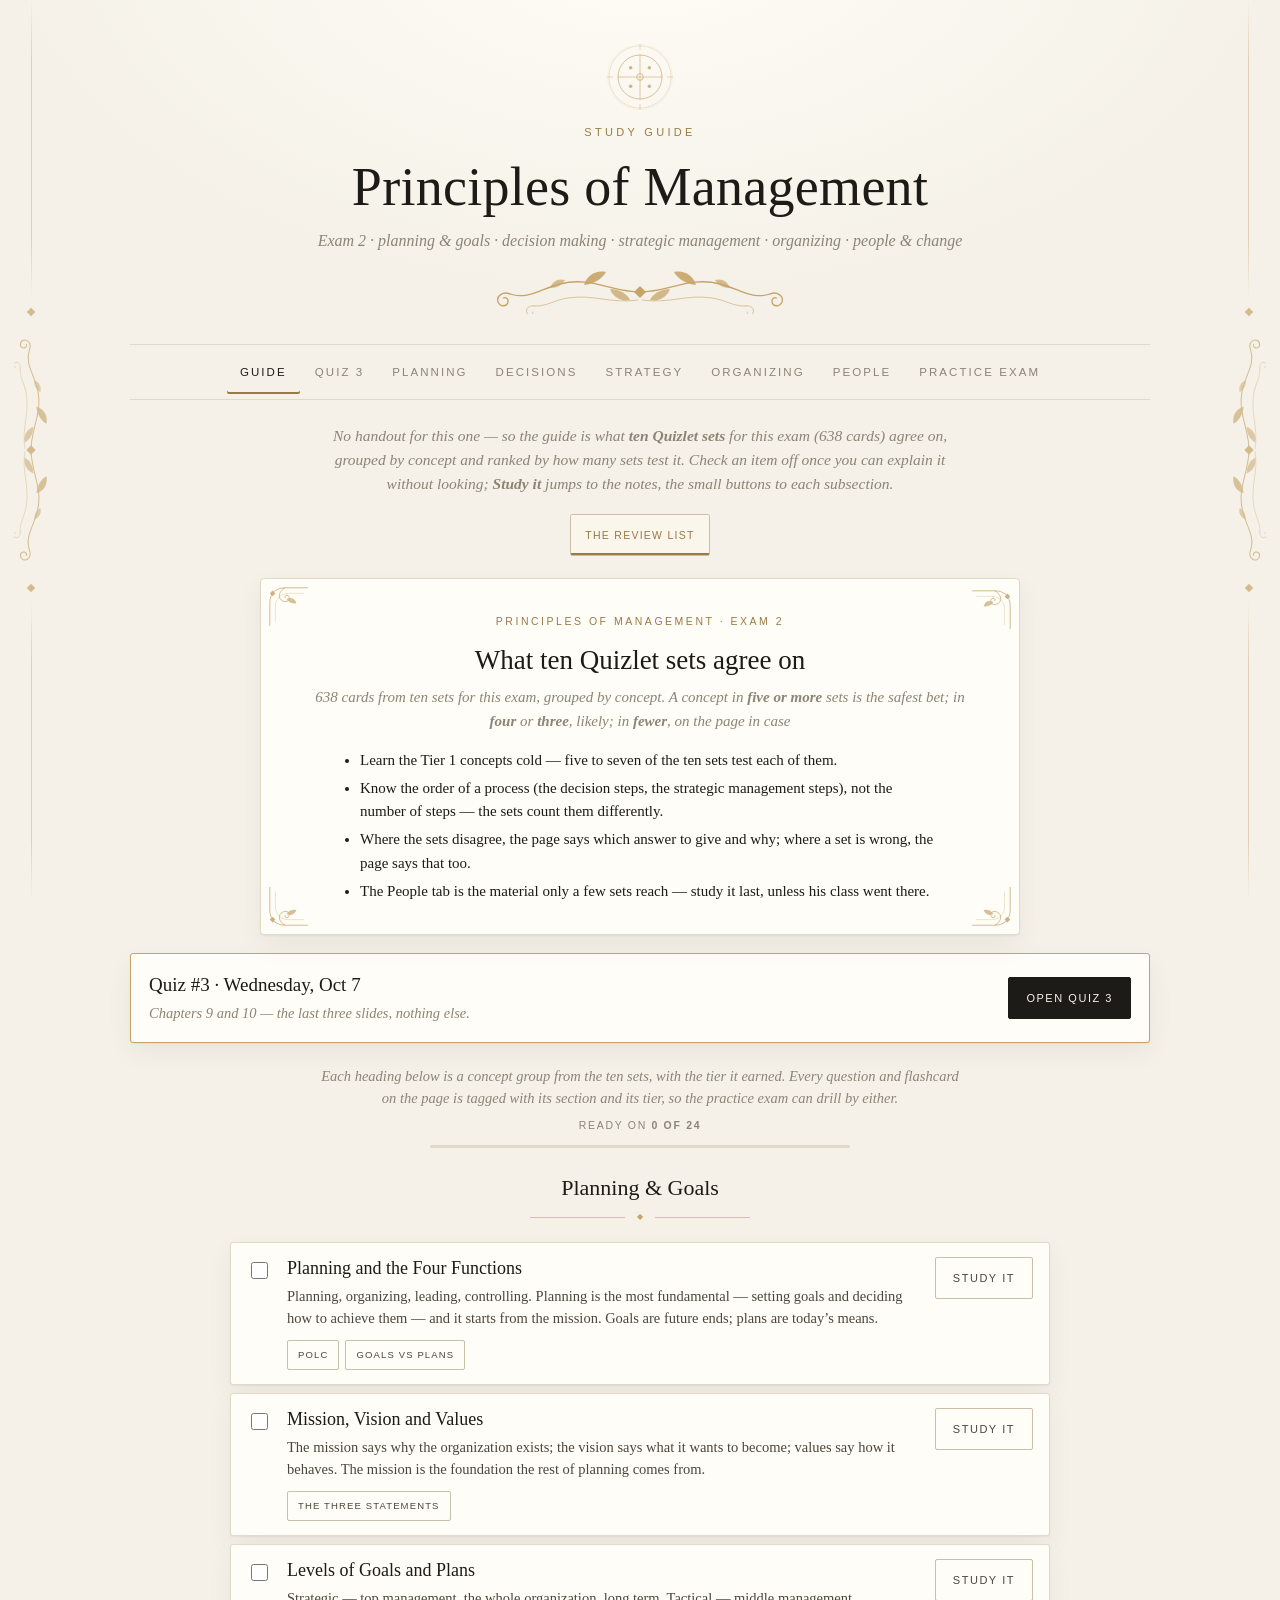
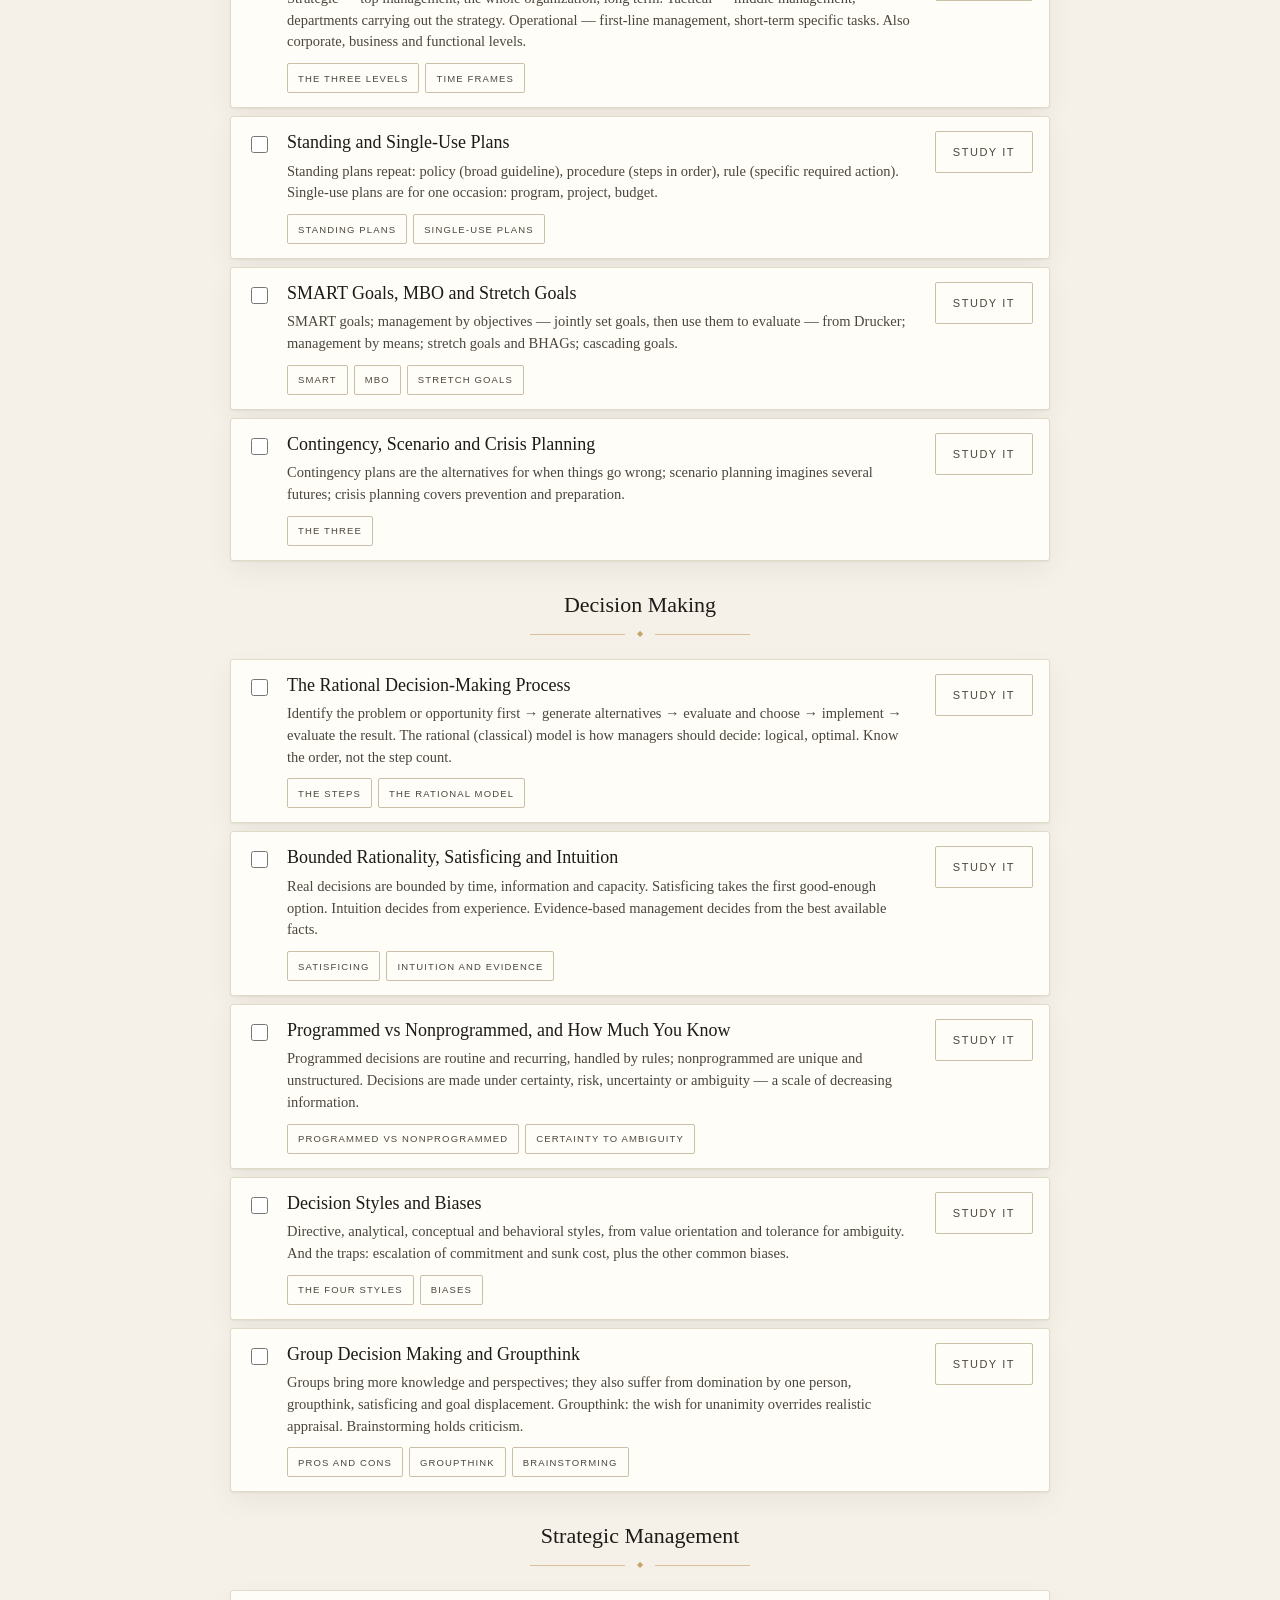
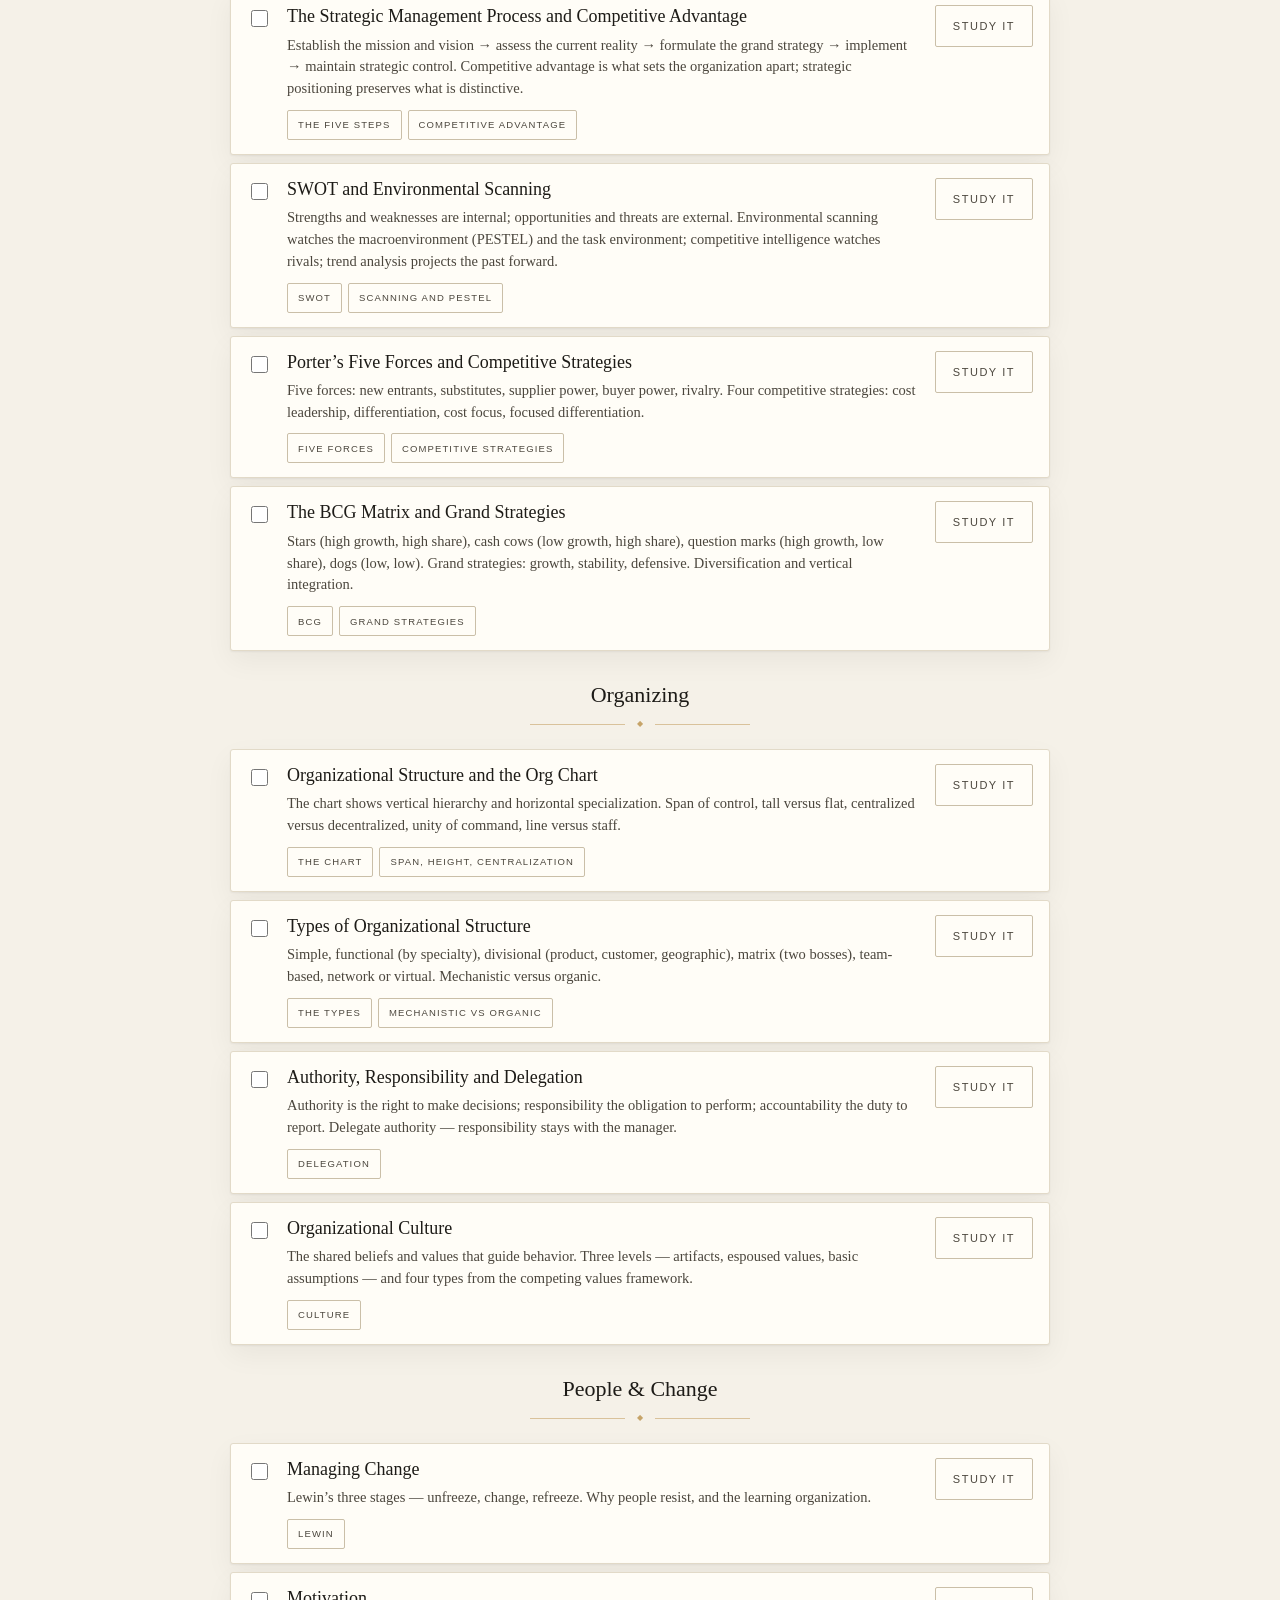
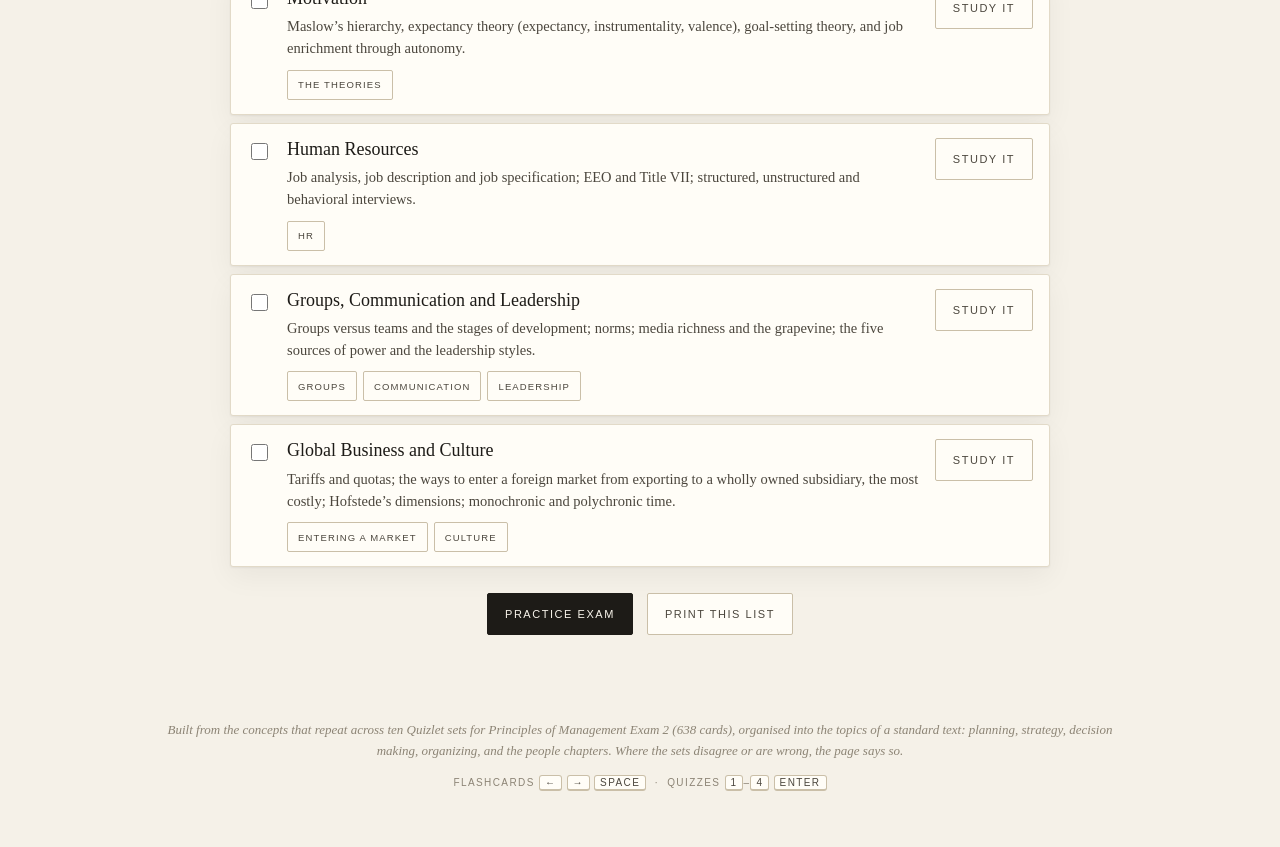
==== commit b92987c3: "Quiz 3 tab cut down to the last three slides only: three questions, two lists, thirteen terms Co-Aut" ====
--- a/index.html
+++ b/index.html
@@ -526,7 +526,7 @@
 
     <!-- ================= PLANNING ================= -->
     <section class="topic" id="topic-q3" hidden>
-      <p class="intro">Quiz #3 is Wednesday, October 7, on Chapters 9 and 10. Start with the last three slides, then the notes; the flashcards open on the thirteen terms from the review slide.</p>
+      <p class="intro">Quiz #3 is Wednesday, October 7, on Chapters 9 and 10. This is only what is on the last three slides: three questions, two lists and thirteen terms.</p>
       <div class="modes"><div class="seg" data-modes="q3">
         <button type="button" data-mode="notes" aria-pressed="true">Notes</button>
         <button type="button" data-mode="cards" aria-pressed="false">Flashcards</button>
@@ -1796,21 +1796,15 @@
 ];
 
 /* ================================================================ Quiz #3 — Chapters 9 and 10 (Wed Oct 7)
-   Williams, MGMT 13e. Chapter 10 (Managing Teams) is from the professor's slides, including
-   the three review slides at the end that he said to give special attention to. Chapter 9
-   (Designing Adaptive Organizations) had no slides here, so it follows the textbook's own
-   definitions for the terms his review slide lists.
+   Only what is on the last three slides of the professor's Chapter 10 deck, which he said to
+   give special attention to: one fill-in, two true/false, the advantages / disadvantages and
+   use / do-not-use lists, and thirteen terms. Nothing else from the chapters is on this tab.
+   Team terms are worded as on his slides; the Chapter 9 terms follow the textbook (Williams,
+   MGMT 13e), since no Chapter 9 slides were provided.
    This tab stands apart from the Exam 2 guide: its questions never enter the practice exam
    or The 50, and they carry no Quizlet tier.                                                 */
 var Q3_SECTIONS = [
- {id:"g-q3-hints",   t:"Start here: the last three slides"},
- {id:"g-q3-struct",  t:"Chapter 9: structure and departmentalization"},
- {id:"g-q3-auth",    t:"Chapter 9: authority, centralization and job design"},
- {id:"g-q3-process", t:"Chapter 9: processes, reengineering and empowerment"},
- {id:"g-q3-teams",   t:"Chapter 10: what teams are, and when to use them"},
- {id:"g-q3-kinds",   t:"Chapter 10: kinds of teams"},
- {id:"g-q3-char",    t:"Chapter 10: norms, cohesiveness, size, conflict and stages"},
- {id:"g-q3-effect",  t:"Chapter 10: making teams effective"}
+ {id:"g-q3-hints", t:"Quiz 3: the last three slides"}
 ];
 var Q3_TERMS = [   /* the thirteen terms on the last slide, in its order */
  ["Teams","A small number of people with complementary skills who are mutually accountable for a common purpose, performance goals and improving interdependency","g-q3-hints"],
@@ -1830,337 +1824,88 @@
 
 CH.q3 = {n:0, title:"Quiz 3", short:"Quiz 3",
  notes:[
-  {id:"q3-hints", h:"Start here: the last three slides", body:
-   '<div class="point"><b>The point</b><p>The professor said to give <b>special attention to the last three slides</b> of Chapter 10. They are the quiz in miniature: one fill-in, two true/false, two compare-the-lists prompts, and thirteen terms from Chapters 9 and 10.</p><p class="able"><b>Be able to</b> answer the three questions below without looking, list the advantages and disadvantages of teams and when to use them, and define all thirteen terms.</p></div>'+
-   '<h3 class="sub" id="q3-three">The three questions he showed</h3>'+
+  {id:"q3-hints", h:"Quiz 3: the last three slides", body:
+   '<div class="point"><b>The point</b><p>Three questions, two lists and thirteen terms. That is everything on the last three slides.</p><p class="able"><b>Be able to</b> answer the three questions, give both lists, and define the thirteen terms.</p></div>'+
+   '<h3 class="sub" id="q3-three">1 &middot; The three questions</h3>'+
    '<div class="tblwrap"><table class="tbl n0 q3t"><thead><tr><th>On the slide</th><th>Answer</th></tr></thead><tbody>'+
    '<tr><td class="sm">One of the disadvantages associated with <b>product departmentalization</b> is costly ____.</td><td class="head">Duplication</td></tr>'+
    '<tr><td class="sm"><b>True or false?</b> Social loafing is defined as a team member failing to perform because of laziness and lack of desire.</td><td class="head">False</td></tr>'+
    '<tr><td class="sm"><b>True or false?</b> If standardization is important, the organization may want to stay centralized. If not, decentralization may be considered.</td><td class="head">True</td></tr>'+
    '</tbody></table></div>'+
-   '<div class="exam-tip"><b>Why the social loafing one is false</b>Social loafing is team members <strong>withholding their efforts and failing to perform their share of the work</strong>. The slide adds: <strong>not always laziness</strong>. The definition says what they do, not why.</div>'+
-   '<h3 class="sub" id="q3-lists">The two lists he pointed at</h3>'+
+   '<div class="exam-tip"><b>Why the social loafing one is false</b>Social loafing is <strong>withholding effort and not doing your share of the work</strong>. It is <strong>not always laziness</strong>.</div>'+
+   '<h3 class="sub" id="q3-lists">2 &middot; The two lists</h3>'+
    '<div class="tblwrap"><table class="tbl n0 q3t"><thead><tr><th>Advantages of teams</th><th>Disadvantages of teams</th></tr></thead><tbody>'+
-   '<tr><td class="sm">Customer satisfaction (focus on specific customers)<br>Product and service quality<br>Speed and efficiency in product development<br>Job satisfaction (cross training)<br>Better decisions (multiple perspectives)</td>'+
+   '<tr><td class="sm">Customer satisfaction<br>Product and service quality<br>Speed and efficiency in product development<br>Job satisfaction (cross training)<br>Better decisions (multiple perspectives)</td>'+
    '<td class="sm">Initial high turnover<br><b>Social loafing</b><br><b>Groupthink</b><br><b>Member domination</b></td></tr></tbody></table></div>'+
    '<div class="tblwrap"><table class="tbl n0 q3t"><thead><tr><th>Use teams when</th><th>Do not use teams when</th></tr></thead><tbody>'+
    '<tr><td class="sm">There is a clear, engaging reason or purpose</td><td class="sm">There is no clear, engaging reason or purpose</td></tr>'+
    '<tr><td class="sm">The job cannot be done unless people work together</td><td class="sm">The job can be done by people working independently</td></tr>'+
    '<tr><td class="sm">Rewards can be provided for teamwork and team performance</td><td class="sm">Rewards are provided for individual performance and effort</td></tr>'+
    '<tr><td class="sm">Ample resources are available</td><td class="sm">The necessary resources are not available</td></tr></tbody></table></div>'+
-   '<h3 class="sub" id="q3-terms">The thirteen terms</h3>'+
+   '<h3 class="sub" id="q3-terms">3 &middot; The thirteen terms</h3>'+
    '<div class="tblwrap"><table class="tbl n0 q3t"><thead><tr><th>Term</th><th>Meaning</th></tr></thead><tbody>'+
    Q3_TERMS.map(function(t){ return '<tr><td class="head">'+t[0]+'</td><td class="sm">'+t[1]+'.</td></tr>'; }).join("")+
-   '</tbody></table></div>'},
-
-  {id:"q3-struct", h:"Chapter 9: structure and departmentalization", body:
-   '<div class="point"><b>The point</b><p><b>Organizational structure</b> is the vertical and horizontal configuration of departments, authority and jobs. <b>Departmentalization</b> is how the work and workers are subdivided into units. There are five ways to do it, and each has a price &mdash; for product departmentalization, <b>costly duplication</b>.</p><p class="able"><b>Be able to</b> name the five kinds of departmentalization, and give one advantage and one disadvantage of each.</p></div>'+
-   '<p class="knowline"><span class="know">From the textbook &mdash; no Chapter 9 slides were provided. Where your class notes differ, follow your notes.</span></p>'+
-   '<h3 class="sub" id="q3-dept">The five kinds of departmentalization</h3>'+
-   '<div class="tblwrap"><table class="tbl n0 q3t"><thead><tr><th>Kind</th><th>Advantage</th><th>Disadvantage</th></tr></thead><tbody>'+
-   '<tr><td class="sm"><b>Functional</b><br>by business function or expertise</td><td class="sm">Work done by specialists; less duplication, lower cost</td><td class="sm">Hard to coordinate across departments; slower decisions</td></tr>'+
-   '<tr><td class="sm"><b>Product</b><br>by product or service</td><td class="sm">Broader experience; easier to judge a unit&rsquo;s performance; faster decisions</td><td class="sm"><b>Duplication</b> (costly); hard to coordinate across product departments</td></tr>'+
-   '<tr><td class="sm"><b>Customer</b><br>by kind of customer</td><td class="sm">Focus on customer needs</td><td class="sm">Duplication; may please customers but hurt the business</td></tr>'+
-   '<tr><td class="sm"><b>Geographic</b><br>by geographic area</td><td class="sm">Responds to different markets; resources closer to customers</td><td class="sm">Duplication; hard to coordinate across regions</td></tr>'+
-   '<tr><td class="sm"><b>Matrix</b><br>two or more forms at once, most often product and functional</td><td class="sm">Handles large, complex tasks; shares a pool of skills</td><td class="sm">Heavy coordination; conflict between bosses</td></tr>'+
-   '</tbody></table></div>'+
-   '<div class="exam-tip"><b>The matrix and unity of command</b>In a matrix most employees report to <strong>two bosses</strong> &mdash; so it breaks <strong>unity of command</strong>.</div>'},
-
-  {id:"q3-auth", h:"Chapter 9: authority, centralization and job design", body:
-   '<div class="point"><b>The point</b><p><b>Authority</b> is the right to give commands, take action and make decisions. The <b>chain of command</b> says who reports to whom; <b>unity of command</b> says each worker reports to one boss. Where the authority sits is <b>centralization</b> or <b>decentralization</b> &mdash; and the choice turns on <b>standardization</b>.</p><p class="able"><b>Be able to</b> define chain of command, unity of command, line and staff authority, delegation, centralization and standardization, and tell the job-design terms apart.</p></div>'+
-   '<p class="knowline"><span class="know">From the textbook &mdash; no Chapter 9 slides were provided.</span></p>'+
-   '<h3 class="sub" id="q3-authority">Authority</h3>'+
-   '<ul><li><b>Chain of command</b>: the vertical line of authority that clarifies who reports to whom throughout the organization.</li>'+
-   '<li><b>Unity of command</b>: workers should report to just one boss.</li>'+
-   '<li><b>Line authority</b>: the right to command immediate subordinates. <b>Staff authority</b>: the right to advise, but not command, others who are not your subordinates.</li>'+
-   '<li><b>Delegation of authority</b>: assigning direct authority and responsibility to a subordinate to complete tasks the manager is normally responsible for. Three things pass down: <b>responsibility, authority, accountability</b>.</li></ul>'+
-   '<h3 class="sub" id="q3-central">Centralization and standardization</h3>'+
-   '<ul><li><b>Centralization of authority</b>: most authority sits at the <b>upper levels</b>.</li>'+
-   '<li><b>Decentralization</b>: a significant amount of authority sits at the <b>lower levels</b>.</li>'+
-   '<li><b>Standardization</b>: solving problems by consistently applying the same rules, procedures and processes.</li></ul>'+
-   '<div class="exam-tip"><b>The review-slide rule</b>If <strong>standardization is important</strong>, stay <strong>centralized</strong>. If it is not, <strong>decentralization</strong> may be considered.</div>'+
-   '<h3 class="sub" id="q3-jobs">Job design</h3>'+
-   '<div class="tblwrap"><table class="tbl n0 q3t"><thead><tr><th>Term</th><th>Meaning</th></tr></thead><tbody>'+
-   '<tr><td class="head">Job specialization</td><td class="sm">A job is a small part of a larger task: simple, easy to learn, low variety, high repetition. Economical, but boring.</td></tr>'+
-   '<tr><td class="head">Job rotation</td><td class="sm">Periodically moving workers from one specialized job to another.</td></tr>'+
-   '<tr><td class="head">Job enlargement</td><td class="sm">Increasing the <b>number of different tasks</b> in a job.</td></tr>'+
-   '<tr><td class="head">Job enrichment</td><td class="sm">More tasks <b>and</b> the authority and control to make meaningful decisions about the work.</td></tr>'+
-   '<tr><td class="head">Job characteristics model</td><td class="sm">Jobs redesigned for internal motivation through five core characteristics: skill variety, task identity, task significance, autonomy, feedback.</td></tr>'+
-   '</tbody></table></div>'+
-   '<h3 class="sub" id="q3-mech">Mechanistic and organic</h3>'+
-   '<ul><li><b>Mechanistic</b>: specialized jobs, precisely defined roles, a rigid chain of command, <b>centralized</b> authority, vertical communication. Fits <b>stable</b> environments.</li>'+
-   '<li><b>Organic</b>: broadly defined jobs, loosely defined roles, <b>decentralized</b> authority, horizontal communication. Fits <b>changing</b> environments.</li></ul>'},
-
-  {id:"q3-process", h:"Chapter 9: processes, reengineering and empowerment", body:
-   '<div class="point"><b>The point</b><p>Structure is the boxes and lines; an <b>organizational process</b> is the collection of activities that turn inputs into outputs customers value. Two ways to redesign processes inside a company are <b>reengineering</b> and <b>empowerment</b>.</p><p class="able"><b>Be able to</b> define organizational process, reengineering and empowerment, and tell pooled, sequential and reciprocal interdependence apart.</p></div>'+
-   '<p class="knowline"><span class="know">From the textbook &mdash; no Chapter 9 slides were provided.</span></p>'+
-   '<h3 class="sub" id="q3-reeng">Reengineering</h3>'+
-   '<ul><li>The <b>fundamental rethinking and radical redesign</b> of business processes to achieve <b>dramatic</b> improvements in cost, quality, service and speed.</li>'+
-   '<li>It works by changing <b>task interdependence</b> &mdash; how much collective action a job needs:</li></ul>'+
-   '<div class="tblwrap"><table class="tbl n0 q3t"><thead><tr><th>Interdependence</th><th>How the jobs connect</th></tr></thead><tbody>'+
-   '<tr><td class="head">Pooled</td><td class="sm">Each job is done independently; the outputs are simply pooled together.</td></tr>'+
-   '<tr><td class="head">Sequential</td><td class="sm">Jobs are done in succession; one job&rsquo;s output is the next job&rsquo;s input.</td></tr>'+
-   '<tr><td class="head">Reciprocal</td><td class="sm">Different jobs or groups work together, back and forth, to complete the process.</td></tr>'+
-   '</tbody></table></div>'+
-   '<h3 class="sub" id="q3-empower">Empowerment</h3>'+
-   '<ul><li><b>Empowering workers</b>: <b>permanently</b> passing decision-making authority and responsibility from managers to workers, by giving them the information and resources they need to make and carry out good decisions.</li>'+
-   '<li><b>Empowerment</b> is also the feeling that results: workers see their work as having meaning and impact, and themselves as competent and self-determining.</li></ul>'+
-   '<h3 class="sub" id="q3-inter">Between companies</h3>'+
-   '<ul><li><b>Modular organization</b>: outsources noncore activities to outside companies, suppliers or specialists.</li>'+
-   '<li><b>Virtual organization</b>: one of a network of companies that share skills, costs and capabilities.</li></ul>'},
-
-  {id:"q3-teams", h:"Chapter 10: what teams are, and when to use them", body:
-   '<div class="point"><b>The point</b><p>A <b>work team</b> is a small number of people with complementary skills who are <b>mutually accountable</b>. Teams are not always the answer: they bring real advantages, and three named problems &mdash; <b>social loafing</b>, <b>groupthink</b> and <b>member domination</b>.</p><p class="able"><b>Be able to</b> give the definition with its three parts, the four use / do-not-use conditions, and the advantages and disadvantages.</p></div>'+
-   '<h3 class="sub" id="q3-def">Work teams, defined</h3>'+
-   '<p>A small number of people with <b>complementary skills</b> who are <b>mutually accountable</b> for:</p>'+
-   '<ul><li>Pursuing a <b>common purpose</b></li><li>Achieving <b>performance goals</b></li><li>Improving <b>interdependency</b></li></ul>'+
-   '<p>Teams help firms respond to specific problems and challenges.</p>'+
-   '<h3 class="sub" id="q3-use">Exhibit 10.1 &mdash; use teams, or not</h3>'+
-   '<div class="tblwrap"><table class="tbl n0 q3t"><thead><tr><th>Use teams when</th><th>Do not use teams when</th></tr></thead><tbody>'+
-   '<tr><td class="sm">There is a <b>clear, engaging reason or purpose</b></td><td class="sm">There is not</td></tr>'+
-   '<tr><td class="sm">The job <b>cannot be done unless people work together</b></td><td class="sm">People can do it working independently</td></tr>'+
-   '<tr><td class="sm"><b>Rewards</b> can be given for teamwork and team performance</td><td class="sm">Rewards are for individual performance and effort</td></tr>'+
-   '<tr><td class="sm"><b>Ample resources</b> are available</td><td class="sm">The necessary resources are not available</td></tr></tbody></table></div>'+
-   '<h3 class="sub" id="q3-adv">Advantages</h3>'+
-   '<ul><li>Focus on specific customers can increase <b>customer satisfaction</b>.</li>'+
-   '<li>Improve <b>product and service quality</b>.</li>'+
-   '<li>Increase <b>speed and efficiency in product development</b>.</li>'+
-   '<li>Increase <b>job satisfaction</b> &mdash; cross training.</li>'+
-   '<li><b>Group decision making</b> &mdash; multiple perspectives. Teams do a much better job than individuals at two steps of the decision process: <b>defining the problem</b> and <b>generating alternative solutions</b>.</li></ul>'+
-   '<h3 class="sub" id="q3-dis">Disadvantages</h3>'+
-   '<ul><li><b>Initial high turnover</b>.</li>'+
-   '<li><b>Social loafing</b>: team members withhold their efforts and fail to perform their share of the work; they disengage from the team. <b>Not always laziness.</b></li>'+
-   '<li><b>Groupthink</b>: members of highly cohesive teams feel pressure not to disagree with each other, leading to a limited number of alternatives.</li>'+
-   '<li><b>Member domination</b>: one or two people dominate team discussions.</li></ul>'},
-
-  {id:"q3-kinds", h:"Chapter 10: kinds of teams", body:
-   '<div class="point"><b>The point</b><p>The key difference among work teams is <b>autonomy</b>: the degree to which workers have the discretion, freedom and independence to decide how and when to do their jobs. Five kinds of teams run from less autonomy to more. Three special kinds sit beside them.</p><p class="able"><b>Be able to</b> put the five kinds in order of autonomy, say what each one controls, and define cross-functional, virtual and project teams.</p></div>'+
-   '<h3 class="sub" id="q3-autonomy">Autonomy</h3>'+
-   '<ul><li>The level of being <b>self-governing</b>.</li><li>The <b>key difference</b> among work teams.</li></ul>'+
-   '<h3 class="sub" id="q3-five">Five kinds, from less autonomy to more</h3>'+
-   '<div class="flow">'+
-   '<div class="step"><b>1 &middot; Traditional work groups</b><span>Two or more people work together to achieve a goal.</span></div>'+
-   '<div class="step"><b>2 &middot; Employee involvement teams</b><span>Provide <b>advice</b> to management about specific issues.</span></div>'+
-   '<div class="step"><b>3 &middot; Semi-autonomous work groups</b><span>Have authority to make decisions and solve problems related to <b>certain (major) tasks</b> of producing a product.</span></div>'+
-   '<div class="step"><b>4 &middot; Self-managing teams</b><span>Manage and control <b>all the crucial tasks</b> of producing a product or service.</span></div>'+
-   '<div class="step"><b>5 &middot; Self-designing teams</b><span>Control <b>team design, work tasks and team membership</b>.</span></div></div>'+
-   '<h3 class="sub" id="q3-special">Special kinds of teams</h3>'+
-   '<div class="tblwrap"><table class="tbl n0 q3t"><thead><tr><th>Team</th><th>What it is</th></tr></thead><tbody>'+
-   '<tr><td class="head">Cross-functional</td><td class="sm">Composed of employees from <b>different functional areas</b> of the organization.</td></tr>'+
-   '<tr><td class="head">Virtual</td><td class="sm"><b>Geographically or organizationally dispersed</b> coworkers who use telecommunication and information technology to accomplish a task.</td></tr>'+
-   '<tr><td class="head">Project</td><td class="sm">Created to complete <b>one-time projects within a limited time</b>.</td></tr>'+
-   '</tbody></table></div>'},
-
-  {id:"q3-char", h:"Chapter 10: norms, cohesiveness, size, conflict and stages", body:
-   '<div class="point"><b>The point</b><p>Four characteristics shape how a team works: <b>norms</b>, <b>cohesiveness</b>, <b>size</b> and <b>conflict</b>. Teams also develop in stages &mdash; and, without effective management, can slide back down them.</p><p class="able"><b>Be able to</b> define each characteristic, give the team-size numbers, tell c-type from a-type conflict, and name the stages in both directions.</p></div>'+
-   '<h3 class="sub" id="q3-norms">Norms</h3>'+
-   '<ul><li><b>Informally agreed-on standards</b> that regulate team behavior to enable effective functioning.</li>'+
-   '<li>Often develop from <b>watching others</b>.</li>'+
-   '<li>Can be <b>positive</b> (trust, commitment) or <b>negative</b> (griping).</li>'+
-   '<li>Develop around quality and timeliness of job performance, absenteeism, safety, and honest expression of ideas and opinions.</li></ul>'+
-   '<h3 class="sub" id="q3-cohesion">Cohesiveness</h3>'+
-   '<ul><li>The extent to which members are <b>attracted to a team and motivated to remain in it</b>.</li>'+
-   '<li>Promoted by making sure all team members are <b>present and engaged</b>; bonding outside of meetings &mdash; rearranged schedules, a common workspace.</li></ul>'+
-   '<h3 class="sub" id="q3-size">Size</h3>'+
-   '<ul><li>A larger team makes it hard for members to get to know one another: it raises the risk of <b>domination</b> and of <b>social loafing</b>.</li></ul>'+
-   '<div class="tblwrap"><table class="tbl n0 q3t"><thead><tr><th>For</th><th>Team size</th></tr></thead><tbody>'+
-   '<tr><td class="sm">Generally</td><td class="head">6&ndash;9</td></tr>'+
-   '<tr><td class="sm">Analyzing causes of problems</td><td class="head">4&ndash;6</td></tr>'+
-   '<tr><td class="sm">Making decisions</td><td class="head">4&ndash;7</td></tr></tbody></table></div>'+
-   '<p><b>Small enough</b> for members to get to know each other and feel comfortable contributing; <b>large enough</b> to take advantage of members&rsquo; diverse skills and knowledge.</p>'+
-   '<h3 class="sub" id="q3-conflict">Conflict</h3>'+
-   '<p>Arises from disagreement over team <b>goals and priorities</b>. Conflict is not always bad:</p>'+
-   '<div class="tblwrap"><table class="tbl n0 q3t"><thead><tr><th>Type</th><th>What it is</th><th>Effect</th></tr></thead><tbody>'+
-   '<tr><td class="head">Cognitive (c-type)</td><td class="sm">Focuses on <b>problem-related differences of opinion</b></td><td class="sm">Functional, constructive</td></tr>'+
-   '<tr><td class="head">Affective (a-type)</td><td class="sm"><b>Emotional reactions</b> from personal disagreements</td><td class="sm">Dysfunctional, destructive</td></tr></tbody></table></div>'+
-   '<h3 class="sub" id="q3-stages">Stages of team development</h3>'+
-   '<div class="flow">'+
-   '<div class="step"><b>Forming</b><span>Members meet, form initial impressions, and begin to establish team norms.</span></div>'+
-   '<div class="step"><b>Storming</b><span>Members disagree over what the team should do and how it should do it.</span></div>'+
-   '<div class="step"><b>Norming</b><span>Members settle into their roles, cohesion grows, and positive norms develop.</span></div>'+
-   '<div class="step"><b>Performing</b><span>The team is mature and fully functioning. (In the textbook; not on the slide.)</span></div></div>'+
-   '<p>Without effective management, performance may begin to decline, running the stages in reverse:</p>'+
-   '<div class="flow">'+
-   '<div class="step"><b>De-norming</b><span>Performance begins to decline as the <b>size, scope, goal or members</b> of the team change.</span></div>'+
-   '<div class="step"><b>De-storming</b><span>The team&rsquo;s comfort level decreases, <b>cohesion weakens</b>, and angry emotions and conflict may flare.</span></div>'+
-   '<div class="step"><b>De-forming</b><span>Members position themselves to control pieces of the team, <b>avoid each other</b>, and isolate themselves from team leaders.</span></div></div>'},
-
-  {id:"q3-effect", h:"Chapter 10: making teams effective", body:
-   '<div class="point"><b>The point</b><p>Four things make work teams more effective: <b>setting team goals and priorities</b>, <b>selecting people for teamwork</b>, <b>team training</b>, and <b>recognition and compensation</b>.</p><p class="able"><b>Be able to</b> list the four, define S.M.A.R.T. and stretch goals, the three selection factors, the four training areas, and skill-based pay and gainsharing.</p></div>'+
-   '<h3 class="sub" id="q3-goals">Goals and priorities</h3>'+
-   '<ul><li><b>S.M.A.R.T.</b> goals: specific, measurable, <b>attainable</b>, realistic and timely.</li>'+
-   '<li><b>Stretch goals</b>: extremely ambitious goals that employees <b>don&rsquo;t know how to reach</b>.</li></ul>'+
-   '<h3 class="sub" id="q3-select">Selecting people for teamwork</h3>'+
-   '<div class="tblwrap"><table class="tbl n0 q3t"><thead><tr><th>Factor</th><th>Meaning</th></tr></thead><tbody>'+
-   '<tr><td class="head">Individualism&ndash;collectivism</td><td class="sm">The degree to which a person believes people should be self-sufficient, and that loyalty to oneself matters more than loyalty to the team or company.</td></tr>'+
-   '<tr><td class="head">Team level</td><td class="sm">The <b>average</b> level of ability, experience, personality or other factors on a team.</td></tr>'+
-   '<tr><td class="head">Team diversity</td><td class="sm">The <b>variances</b> in ability, experience, personality or other factors on a team.</td></tr></tbody></table></div>'+
-   '<h3 class="sub" id="q3-train">Team training, after selection</h3>'+
-   '<ul><li><b>Interpersonal skills</b>: listening, communicating, questioning and providing feedback &mdash; building relationships.</li>'+
-   '<li><b>Decision-making and problem-solving</b> skills.</li>'+
-   '<li><b>Conflict resolution</b> skills.</li>'+
-   '<li><b>Technical</b> training.</li></ul>'+
-   '<h3 class="sub" id="q3-pay">Recognition and compensation</h3>'+
-   '<ul><li><b>Skill-based pay</b>: paid for learning additional skills or knowledge.</li>'+
-   '<li><b>Gainsharing</b>: companies share the financial value of performance gains with their workers.</li>'+
-   '<li><b>Nonfinancial rewards</b>.</li></ul>'}
+   '</tbody></table></div>'}
  ],
  decks:[
   {id:"thirteen", label:"The 13 terms", cards:Q3_TERMS},
-  {id:"terms", label:"Chapters 9 & 10", cards:[
-   ["Functional departmentalization","Units built around business functions or areas of expertise","g-q3-struct"],
-   ["Product departmentalization","Units built around particular products or services; its cost is duplication","g-q3-struct"],
-   ["Customer departmentalization","Units built around particular kinds of customers","g-q3-struct"],
-   ["Geographic departmentalization","Units built around particular geographic areas","g-q3-struct"],
-   ["Matrix departmentalization","Two or more forms used together; most employees report to two bosses","g-q3-struct"],
-   ["Line authority","The right to command immediate subordinates in the chain of command","g-q3-auth"],
-   ["Staff authority","The right to advise, but not command, people who are not your subordinates","g-q3-auth"],
-   ["Delegation of authority","Assigning authority and responsibility to a subordinate for tasks the manager normally does","g-q3-auth"],
-   ["Decentralization","A significant amount of authority is located at the lower levels","g-q3-auth"],
-   ["Standardization","Solving problems by consistently applying the same rules, procedures and processes","g-q3-auth"],
-   ["Job specialization","A job that is a small part of a larger task: simple, repetitive, easy to learn","g-q3-auth"],
-   ["Job rotation","Periodically moving workers from one specialized job to another","g-q3-auth"],
-   ["Job enlargement","Increasing the number of different tasks a worker performs","g-q3-auth"],
-   ["Job enrichment","More tasks plus the authority to make meaningful decisions about the work","g-q3-auth"],
-   ["Mechanistic organization","Specialized jobs, rigid chain of command, centralized authority; fits stable environments","g-q3-auth"],
-   ["Organic organization","Broad jobs, loose roles, decentralized authority; fits changing environments","g-q3-auth"],
-   ["Pooled interdependence","Jobs are done independently and their outputs are simply combined","g-q3-process"],
-   ["Sequential interdependence","Jobs are done in succession; one job’s output is the next one’s input","g-q3-process"],
-   ["Reciprocal interdependence","Different jobs or groups work together back and forth","g-q3-process"],
-   ["Modular organization","Outsources noncore activities to outside companies or specialists","g-q3-process"],
-   ["Virtual organization","Part of a network of companies sharing skills, costs and capabilities","g-q3-process"],
-   ["Two decision steps teams do better","Defining the problem and generating alternative solutions","g-q3-teams"],
-   ["When to use teams","Clear purpose, work that needs cooperation, team rewards, ample resources","g-q3-teams"],
-   ["Traditional work group","Two or more people work together to achieve a goal","g-q3-kinds"],
-   ["Employee involvement team","Provides advice to management about specific issues","g-q3-kinds"],
-   ["Semi-autonomous work group","Has authority over certain major tasks of producing a product","g-q3-kinds"],
-   ["Self-managing team","Manages and controls all the crucial tasks of producing a product or service","g-q3-kinds"],
-   ["Self-designing team","Controls team design, work tasks and team membership","g-q3-kinds"],
-   ["Cross-functional team","Employees from different functional areas of the organization","g-q3-kinds"],
-   ["Virtual team","Dispersed coworkers who work together through telecommunication and information technology","g-q3-kinds"],
-   ["Project team","Created to complete a one-time project within a limited time","g-q3-kinds"],
-   ["Norms","Informally agreed-on standards that regulate team behavior","g-q3-char"],
-   ["Cohesiveness","The extent to which members are attracted to a team and motivated to remain in it","g-q3-char"],
-   ["Cognitive (c-type) conflict","Problem-related differences of opinion; constructive","g-q3-char"],
-   ["Affective (a-type) conflict","Emotional reactions to personal disagreements; destructive","g-q3-char"],
-   ["Forming","Members meet, form first impressions and begin to set norms","g-q3-char"],
-   ["Storming","Members disagree over what the team should do and how","g-q3-char"],
-   ["Norming","Members settle into roles, cohesion grows, positive norms develop","g-q3-char"],
-   ["De-norming","Performance starts to decline as the team’s size, scope, goal or members change","g-q3-char"],
-   ["De-storming","Comfort drops, cohesion weakens, anger and conflict may flare","g-q3-char"],
-   ["De-forming","Members grab pieces of the team, avoid each other and isolate from leaders","g-q3-char"],
-   ["Stretch goals","Extremely ambitious goals that employees don’t know how to reach","g-q3-effect"],
-   ["Individualism–collectivism","How far a person puts self-sufficiency and loyalty to self above the team","g-q3-effect"],
-   ["Team level","The average level of ability, experience or personality on a team","g-q3-effect"],
-   ["Team diversity","The variances in ability, experience or personality on a team","g-q3-effect"],
-   ["Skill-based pay","Pay for learning additional skills or knowledge","g-q3-effect"],
-   ["Gainsharing","The company shares the financial value of performance gains with workers","g-q3-effect"]]}
+  {id:"lists", label:"Questions & lists", match:false, cards:[
+   ["Product departmentalization: a disadvantage is costly…","Duplication","g-q3-hints"],
+   ["True or false: social loafing is defined as failing to perform because of laziness and lack of desire","False — it is withholding effort and not doing your share; not always laziness","g-q3-hints"],
+   ["True or false: if standardization is important, stay centralized; if not, consider decentralization","True","g-q3-hints"],
+   ["Advantages of teams","Customer satisfaction · quality · speed in product development · job satisfaction · better decisions","g-q3-hints"],
+   ["Disadvantages of teams","Initial high turnover · social loafing · groupthink · member domination","g-q3-hints"],
+   ["Use teams when…","Clear, engaging purpose · the job needs people working together · rewards for teamwork · ample resources","g-q3-hints"],
+   ["Do not use teams when…","No clear purpose · people can work independently · rewards are individual · resources are not available","g-q3-hints"]]}
  ]
 };
 
 QB = QB.concat([
- /* ---- the last three slides ---- */
+ /* ---- the three questions ---- */
  {tp:"q3",sec:"g-q3-hints",t:"mc",q:"One of the disadvantages associated with product departmentalization is costly:",a:"duplication",w:["specialization","centralization","reengineering"],e:"Straight from the review slide: each product unit repeats the same functions."},
  {tp:"q3",sec:"g-q3-hints",t:"tf",q:"Social loafing is defined as a team member failing to perform because of laziness and lack of desire.",a:false,e:"False — it is withholding effort and not doing one’s share of the work; the slide adds that it is not always laziness."},
  {tp:"q3",sec:"g-q3-hints",t:"tf",q:"If standardization is important, an organization may want to stay centralized; if not, decentralization may be considered.",a:true,e:"True — this is the rule on the professor’s last review slide."},
+ {tp:"q3",sec:"g-q3-hints",ap:true,t:"mc",q:"A firm has one division for trucks and another for motorcycles, and each division runs its own marketing and finance staff. What is the cost of this design?",a:"Duplication",w:["Slow decisions","Narrow managers","Two bosses"],e:"Product departmentalization — each product unit repeats the same functions."},
+ {tp:"q3",sec:"g-q3-hints",ap:true,t:"mc",q:"A restaurant chain wants every location to make each menu item exactly the same way. Where should decision authority sit?",a:"Centralized, at the top",w:["Decentralized, in each store","With each shift’s cooks","With outside suppliers"],e:"When standardization is important, stay centralized."},
+ {tp:"q3",sec:"g-q3-hints",t:"mc",q:"Standardization is NOT important to a company. By the review slide, what may it consider?",a:"Decentralization",w:["Centralization","Departmentalization","Reengineering"],e:"If standardization is important, stay centralized; if not, decentralization may be considered."},
+
+ /* ---- advantages and disadvantages ---- */
  {tp:"q3",sec:"g-q3-hints",t:"mc",q:"Which of these is a disadvantage of using teams?",a:"Member domination",w:["Cross training","Multiple perspectives","Faster product development"],e:"The disadvantages: initial high turnover, social loafing, groupthink, member domination."},
  {tp:"q3",sec:"g-q3-hints",t:"mc",q:"Which of these is an advantage of using teams?",a:"Higher customer satisfaction",w:["Initial high turnover","Pressure to agree","Withheld effort"],e:"Also quality, speed in product development, job satisfaction and better decisions."},
+ {tp:"q3",sec:"g-q3-hints",t:"mc",q:"Which list holds only disadvantages of teams?",a:"Turnover, social loafing, groupthink, domination",w:["Quality, speed, satisfaction, better decisions","Turnover, quality, groupthink, cross training","Social loafing, speed, domination, satisfaction"],e:"Initial high turnover, social loafing, groupthink and member domination."},
+ {tp:"q3",sec:"g-q3-hints",t:"mc",q:"How do teams raise job satisfaction, by the slide?",a:"Cross training",w:["Higher base pay","Shorter hours","Fewer meetings"],e:"Learning each other’s jobs."},
+ {tp:"q3",sec:"g-q3-hints",t:"mc",q:"Teams do a much better job than individuals at which two steps of decision making?",a:"Defining the problem; generating alternatives",w:["Choosing the answer; carrying it out","Setting the budget; assigning the blame","Writing the report; presenting it"],e:"Multiple perspectives help most at these two steps."},
+ {tp:"q3",sec:"g-q3-hints",t:"tf",q:"When teams are first introduced, turnover is often high.",a:true,e:"True — initial high turnover is the first disadvantage on the slide."},
+ {tp:"q3",sec:"g-q3-hints",t:"tf",q:"Faster product development is one of the disadvantages of teams.",a:false,e:"False — speed and efficiency in product development is an advantage."},
+
+ /* ---- use / do not use ---- */
  {tp:"q3",sec:"g-q3-hints",t:"mc",q:"Teams should NOT be used when:",a:"rewards go to individual performance",w:["there is a clear, engaging purpose","the work requires cooperation","ample resources are available"],e:"Exhibit 10.1 — the other three are reasons to use teams."},
+ {tp:"q3",sec:"g-q3-hints",t:"mc",q:"Which is a condition for using teams?",a:"The job cannot be done unless people work together",w:["The job can be done by people working alone","The rewards go only to top individual performers","The resources the team needs are not available"],e:"Exhibit 10.1 — plus a clear purpose, team rewards and ample resources."},
+ {tp:"q3",sec:"g-q3-hints",t:"mc",q:"Which of these is NOT one of the four conditions for using teams?",a:"The company is very large",w:["A clear, engaging purpose","Rewards for teamwork","Ample resources"],e:"The fourth is that the job cannot be done unless people work together."},
+ {tp:"q3",sec:"g-q3-hints",t:"tf",q:"Teams should be used for every kind of work, because they always outperform individuals.",a:false,e:"False — without a clear purpose, real interdependence, team rewards and resources, do not use teams."},
+ {tp:"q3",sec:"g-q3-hints",ap:true,t:"mc",q:"A sales office pays each rep only on personal commissions, and reps never need each other to close a sale. Should the manager form a team?",a:"No — individual rewards, independent work",w:["Yes — teams always raise quality","Yes — to raise cohesiveness","No — teams are too small"],e:"Two of the do-not-use conditions in Exhibit 10.1."},
+
+ /* ---- the thirteen terms ---- */
+ {tp:"q3",sec:"g-q3-hints",t:"mc",q:"A work team’s members have complementary skills and are:",a:"mutually accountable",w:["individually rewarded","independently managed","randomly assigned"],e:"For a common purpose, performance goals and improving interdependency."},
+ {tp:"q3",sec:"g-q3-hints",t:"mc",q:"Team members are mutually accountable for three things. Which is NOT one of them?",a:"Reducing the company’s payroll",w:["Pursuing a common purpose","Achieving performance goals","Improving interdependency"],e:"The definition names purpose, performance goals and interdependency."},
+ {tp:"q3",sec:"g-q3-hints",t:"mc",q:"Team members withhold their efforts and fail to do their share of the work. This is:",a:"social loafing",w:["groupthink","member domination","autonomy"],e:"They disengage from the team — and it is not always laziness."},
+ {tp:"q3",sec:"g-q3-hints",t:"mc",q:"Members of a highly cohesive team feel pressure not to disagree. This is:",a:"groupthink",w:["social loafing","member domination","empowerment"],e:"It leads to a limited number of alternatives."},
+ {tp:"q3",sec:"g-q3-hints",t:"mc",q:"What does groupthink lead to?",a:"A limited number of alternatives",w:["Too many alternatives to choose from","A higher rate of turnover","Stronger individual rewards"],e:"Members of highly cohesive teams feel pressure not to disagree."},
+ {tp:"q3",sec:"g-q3-hints",ap:true,t:"mc",q:"In every meeting, two outspoken people do nearly all the talking and the other five stay quiet. Which team problem is this?",a:"Member domination",w:["Groupthink","Social loafing","Centralization"],e:"One or two people dominate team discussions."},
+ {tp:"q3",sec:"g-q3-hints",t:"mc",q:"What is the key difference among kinds of work teams?",a:"Autonomy",w:["Empowerment","Groupthink","Centralization"],e:"The degree of discretion, freedom and independence over how and when to do the job."},
+ {tp:"q3",sec:"g-q3-hints",t:"tf",q:"Autonomy is the degree to which workers can decide how and when to accomplish their jobs.",a:true,e:"True — discretion, freedom and independence; the level of being self-governing."},
  {tp:"q3",sec:"g-q3-hints",t:"mc",q:"Workers should report to just one boss. Which term is this?",a:"Unity of command",w:["Chain of command","Centralization","Autonomy"],e:"Chain of command is the vertical line of who reports to whom."},
  {tp:"q3",sec:"g-q3-hints",t:"mc",q:"The vertical line of authority that clarifies who reports to whom is the:",a:"chain of command",w:["unity of command","organizational process","span of autonomy"],e:"Unity of command is the one-boss principle."},
- {tp:"q3",sec:"g-q3-hints",t:"mc",q:"The collection of activities that transform inputs into outputs customers value is an organizational:",a:"process",w:["structure","department","norm"],e:"Structure is the configuration of departments, authority and jobs."},
- {tp:"q3",sec:"g-q3-hints",t:"mc",q:"The vertical and horizontal configuration of departments, authority and jobs is the organizational:",a:"structure",w:["process","culture","strategy"],e:"A process is the activities that turn inputs into valued outputs."},
- {tp:"q3",sec:"g-q3-hints",t:"mc",q:"Members of a highly cohesive team feel pressure not to disagree. This is:",a:"groupthink",w:["social loafing","member domination","de-norming"],e:"It leads to a limited number of alternatives."},
- {tp:"q3",sec:"g-q3-hints",ap:true,t:"mc",q:"In every meeting, two outspoken people do nearly all the talking and the other five stay quiet. Which team problem is this?",a:"Member domination",w:["Groupthink","Social loafing","Affective conflict"],e:"One or two people dominate team discussions."},
-
- /* ---- chapter 9: structure and departmentalization ---- */
- {tp:"q3",sec:"g-q3-struct",t:"mc",q:"Subdividing work and workers into separate units responsible for particular tasks is:",a:"departmentalization",w:["delegation","standardization","reengineering"],e:"The five kinds: functional, product, customer, geographic and matrix."},
- {tp:"q3",sec:"g-q3-struct",t:"mc",q:"A company with accounting, marketing, production and HR departments is using which departmentalization?",a:"Functional",w:["Product","Customer","Geographic"],e:"Units are built around business functions or areas of expertise."},
- {tp:"q3",sec:"g-q3-struct",t:"mc",q:"Which departmentalization most reduces duplication?",a:"Functional",w:["Product","Customer","Geographic"],e:"Product, customer and geographic units each repeat the same functions."},
- {tp:"q3",sec:"g-q3-struct",t:"mc",q:"A main disadvantage of functional departmentalization is:",a:"hard coordination across departments",w:["costly duplication of resources","reporting to two bosses","too little specialization"],e:"Specialists work well inside a department but coordinate poorly between them."},
- {tp:"q3",sec:"g-q3-struct",t:"mc",q:"A bank with separate units for consumers, small businesses and large corporations is using which departmentalization?",a:"Customer",w:["Product","Functional","Matrix"],e:"Units are built around particular kinds of customers."},
- {tp:"q3",sec:"g-q3-struct",t:"mc",q:"In which form do most employees report to two bosses?",a:"Matrix",w:["Functional","Geographic","Product"],e:"A hybrid of two forms, most often product and functional."},
- {tp:"q3",sec:"g-q3-struct",t:"mc",q:"Which principle does the matrix structure break?",a:"Unity of command",w:["Chain of command","Standardization","Job specialization"],e:"Two bosses instead of one."},
- {tp:"q3",sec:"g-q3-struct",t:"tf",q:"Product, customer and geographic departmentalization all share the same drawback: duplicated resources.",a:true,e:"True — each unit needs its own versions of the same functions."},
- {tp:"q3",sec:"g-q3-struct",t:"tf",q:"Matrix departmentalization needs less coordination than the other forms.",a:false,e:"False — it requires a high level of coordination, and conflict between bosses is common."},
- {tp:"q3",sec:"g-q3-struct",ap:true,t:"mc",q:"A firm has one division for trucks and another for motorcycles, and each division runs its own marketing and finance staff. What is the cost of this design?",a:"Duplication",w:["Slow decisions","Narrow managers","Two bosses"],e:"Product departmentalization — each product unit repeats the same functions."},
-
- /* ---- chapter 9: authority, centralization, job design ---- */
- {tp:"q3",sec:"g-q3-auth",t:"mc",q:"The right to give commands, take action and make decisions to achieve objectives is:",a:"authority",w:["autonomy","accountability","empowerment"],e:"It flows down the chain of command."},
- {tp:"q3",sec:"g-q3-auth",t:"mc",q:"The right to advise, but not command, people who are not your subordinates is:",a:"staff authority",w:["line authority","delegated authority","centralized authority"],e:"Line authority is the right to command immediate subordinates."},
- {tp:"q3",sec:"g-q3-auth",t:"mc",q:"When most authority sits at the upper levels of the organization, authority is:",a:"centralized",w:["decentralized","delegated","standardized"],e:"Decentralization puts a significant amount at the lower levels."},
- {tp:"q3",sec:"g-q3-auth",t:"mc",q:"Solving problems by consistently applying the same rules, procedures and processes is:",a:"standardization",w:["centralization","specialization","reengineering"],e:"Where it matters, the organization may want to stay centralized."},
- {tp:"q3",sec:"g-q3-auth",t:"mc",q:"What passes to the subordinate when a manager delegates?",a:"Responsibility, authority and accountability",w:["Authority only, with no responsibility","The manager’s title and pay grade","Nothing — the manager keeps it all"],e:"Delegation assigns direct authority and responsibility for tasks the manager normally does."},
- {tp:"q3",sec:"g-q3-auth",t:"mc",q:"Increasing the number of different tasks in a job, without adding authority, is job:",a:"enlargement",w:["enrichment","rotation","specialization"],e:"Enrichment also adds authority and control over the work."},
- {tp:"q3",sec:"g-q3-auth",t:"mc",q:"Adding tasks AND the authority to make meaningful decisions about the work is job:",a:"enrichment",w:["enlargement","rotation","specialization"],e:"Enlargement adds tasks only."},
- {tp:"q3",sec:"g-q3-auth",t:"mc",q:"Which kind of organization fits a stable, unchanging environment?",a:"Mechanistic",w:["Organic","Virtual","Modular"],e:"Specialized jobs, rigid chain of command, centralized authority."},
- {tp:"q3",sec:"g-q3-auth",t:"tf",q:"In a decentralized organization, a significant amount of authority is located at the lower levels.",a:true,e:"True — centralization keeps most authority at the upper levels."},
- {tp:"q3",sec:"g-q3-auth",t:"tf",q:"Job rotation means giving one worker more decision-making authority over the work.",a:false,e:"False — rotation is periodically moving workers between specialized jobs; added authority is enrichment."},
- {tp:"q3",sec:"g-q3-auth",ap:true,t:"mc",q:"A restaurant chain wants every location to make each menu item exactly the same way. Where should decision authority sit?",a:"Centralized, at the top",w:["Decentralized, in each store","With each shift’s cooks","With outside suppliers"],e:"When standardization is important, stay centralized."},
-
- /* ---- chapter 9: processes ---- */
- {tp:"q3",sec:"g-q3-process",t:"mc",q:"The fundamental rethinking and radical redesign of business processes for dramatic improvement is:",a:"reengineering",w:["empowerment","departmentalization","job enlargement"],e:"The gains sought are in cost, quality, service and speed."},
- {tp:"q3",sec:"g-q3-process",t:"mc",q:"Reengineering aims for dramatic improvements in which measures?",a:"Cost, quality, service and speed",w:["Size, scope, goals and members","Trust, commitment and safety","Skill, level and diversity"],e:"The textbook’s four measures of performance."},
- {tp:"q3",sec:"g-q3-process",t:"mc",q:"Permanently passing decision-making authority and responsibility from managers to workers is:",a:"empowering workers",w:["delegating a task","centralizing authority","rotating jobs"],e:"Workers also get the information and resources to make good decisions."},
- {tp:"q3",sec:"g-q3-process",t:"mc",q:"One job’s output becomes the next job’s input. Which task interdependence is this?",a:"Sequential",w:["Pooled","Reciprocal","Mutual"],e:"Pooled = done independently; reciprocal = back and forth."},
- {tp:"q3",sec:"g-q3-process",t:"mc",q:"Jobs are done independently and the results are simply combined. Which interdependence?",a:"Pooled",w:["Sequential","Reciprocal","Matrix"],e:"The lowest level of task interdependence."},
- {tp:"q3",sec:"g-q3-process",t:"tf",q:"Empowerment is a temporary loan of authority that managers take back once a task is finished.",a:false,e:"False — empowering workers means permanently passing authority and responsibility to them."},
- {tp:"q3",sec:"g-q3-process",t:"tf",q:"Reengineering means making small, gradual adjustments to existing processes.",a:false,e:"False — it is fundamental rethinking and radical redesign aimed at dramatic improvement."},
- {tp:"q3",sec:"g-q3-process",ap:true,t:"mc",q:"A hotel lets front-desk clerks refund a guest on the spot, for good, and gives them the booking data to decide. What is this?",a:"Empowerment",w:["Reengineering","Standardization","Job rotation"],e:"Authority, responsibility, information and resources passed permanently to workers."},
-
- /* ---- chapter 10: teams ---- */
- {tp:"q3",sec:"g-q3-teams",t:"mc",q:"A work team’s members have complementary skills and are:",a:"mutually accountable",w:["individually rewarded","independently managed","randomly assigned"],e:"For a common purpose, performance goals and improving interdependency."},
- {tp:"q3",sec:"g-q3-teams",t:"mc",q:"Team members are mutually accountable for three things. Which is NOT one of them?",a:"Reducing the company’s payroll",w:["Pursuing a common purpose","Achieving performance goals","Improving interdependency"],e:"The definition names purpose, performance goals and interdependency."},
- {tp:"q3",sec:"g-q3-teams",t:"mc",q:"Teams do a much better job than individuals at which two steps of decision making?",a:"Defining the problem; generating alternatives",w:["Choosing the answer; carrying it out","Setting the budget; assigning the blame","Writing the report; presenting it"],e:"Multiple perspectives help most at these two steps."},
- {tp:"q3",sec:"g-q3-teams",t:"mc",q:"Team members withhold their efforts and fail to do their share of the work. This is:",a:"social loafing",w:["groupthink","member domination","de-forming"],e:"They disengage from the team — and it is not always laziness."},
- {tp:"q3",sec:"g-q3-teams",t:"mc",q:"What does groupthink lead to?",a:"A limited number of alternatives",w:["Too many alternatives to choose from","A higher rate of turnover","Stronger individual rewards"],e:"Members of highly cohesive teams feel pressure not to disagree."},
- {tp:"q3",sec:"g-q3-teams",t:"mc",q:"How do teams raise job satisfaction, by the slide?",a:"Cross training",w:["Higher base pay","Shorter hours","Fewer meetings"],e:"Learning each other’s jobs."},
- {tp:"q3",sec:"g-q3-teams",t:"mc",q:"Which is a condition for using teams?",a:"The job cannot be done unless people work together",w:["The job can be done by people working alone","The rewards go only to top individual performers","The resources the team needs are not available"],e:"Exhibit 10.1 — plus a clear purpose, team rewards and ample resources."},
- {tp:"q3",sec:"g-q3-teams",t:"tf",q:"When teams are first introduced, turnover is often high.",a:true,e:"True — initial high turnover is the first disadvantage on the slide."},
- {tp:"q3",sec:"g-q3-teams",t:"tf",q:"Teams should be used for every kind of work, because they always outperform individuals.",a:false,e:"False — without a clear purpose, real interdependence, team rewards and resources, do not use teams."},
- {tp:"q3",sec:"g-q3-teams",ap:true,t:"mc",q:"A sales office pays each rep only on personal commissions, and reps never need each other to close a sale. Should the manager form a team?",a:"No — individual rewards, independent work",w:["Yes — teams always raise quality","Yes — to raise cohesiveness","No — teams are too small"],e:"Two of the do-not-use conditions in Exhibit 10.1."},
-
- /* ---- chapter 10: kinds ---- */
- {tp:"q3",sec:"g-q3-kinds",t:"mc",q:"What is the key difference among kinds of work teams?",a:"Autonomy",w:["Size","Cohesiveness","Diversity"],e:"The degree of discretion, freedom and independence over how and when to do the job."},
- {tp:"q3",sec:"g-q3-kinds",t:"mc",q:"Which kind of team has the LEAST autonomy?",a:"Traditional work group",w:["Employee involvement team","Self-managing team","Self-designing team"],e:"Two or more people working together to achieve a goal."},
- {tp:"q3",sec:"g-q3-kinds",t:"mc",q:"Which kind of team has the MOST autonomy?",a:"Self-designing team",w:["Self-managing team","Semi-autonomous work group","Employee involvement team"],e:"It controls team design, work tasks and team membership."},
- {tp:"q3",sec:"g-q3-kinds",t:"mc",q:"Which team only provides advice to management about specific issues?",a:"Employee involvement team",w:["Semi-autonomous work group","Self-managing team","Project team"],e:"It advises; it does not decide."},
- {tp:"q3",sec:"g-q3-kinds",t:"mc",q:"Which team manages and controls all the crucial tasks of producing a product or service?",a:"Self-managing team",w:["Semi-autonomous work group","Employee involvement team","Traditional work group"],e:"A semi-autonomous group has authority over only certain major tasks."},
- {tp:"q3",sec:"g-q3-kinds",t:"mc",q:"A team that also controls its own membership and design is a:",a:"self-designing team",w:["self-managing team","cross-functional team","virtual team"],e:"Team design, work tasks and team membership."},
- {tp:"q3",sec:"g-q3-kinds",t:"mc",q:"A team made of people from marketing, engineering and finance is:",a:"cross-functional",w:["virtual","self-designing","traditional"],e:"Employees from different functional areas of the organization."},
- {tp:"q3",sec:"g-q3-kinds",t:"mc",q:"A team created to finish a one-time job within a limited time is a:",a:"project team",w:["virtual team","self-managing team","traditional work group"],e:"One-time projects, limited time."},
- {tp:"q3",sec:"g-q3-kinds",t:"tf",q:"Autonomy is the degree to which workers can decide how and when to accomplish their jobs.",a:true,e:"True — discretion, freedom and independence; the level of being self-governing."},
- {tp:"q3",sec:"g-q3-kinds",t:"tf",q:"An employee involvement team has more autonomy than a self-managing team.",a:false,e:"False — the order is traditional, employee involvement, semi-autonomous, self-managing, self-designing."},
- {tp:"q3",sec:"g-q3-kinds",ap:true,t:"mc",q:"Designers in three countries build one product together over video calls and shared files. What kind of team is this?",a:"Virtual team",w:["Project team","Traditional work group","Employee involvement team"],e:"Geographically dispersed coworkers using telecommunication and information technology."},
-
- /* ---- chapter 10: characteristics ---- */
- {tp:"q3",sec:"g-q3-char",t:"mc",q:"Informally agreed-on standards that regulate team behavior are:",a:"norms",w:["rules","goals","policies"],e:"They often develop from watching others, and can be positive or negative."},
- {tp:"q3",sec:"g-q3-char",t:"mc",q:"The extent to which members are attracted to a team and motivated to remain in it is:",a:"cohesiveness",w:["autonomy","team level","norming"],e:"Promoted when all members are present and engaged."},
- {tp:"q3",sec:"g-q3-char",t:"mc",q:"In general, what is the right team size?",a:"6–9",w:["2–3","4–6","10–15"],e:"4–6 for analyzing causes of problems; 4–7 for making decisions."},
- {tp:"q3",sec:"g-q3-char",t:"mc",q:"What team size is best for making decisions?",a:"4–7",w:["6–9","2–3","8–12"],e:"Generally 6–9; analyzing causes of problems 4–6."},
- {tp:"q3",sec:"g-q3-char",t:"mc",q:"A larger team raises the risk of which two problems?",a:"Domination and social loafing",w:["Groupthink and high turnover","Storming and de-forming","Norms and cohesiveness"],e:"It is harder for members to get to know one another."},
- {tp:"q3",sec:"g-q3-char",t:"mc",q:"Which conflict focuses on problem-related differences of opinion?",a:"Cognitive (c-type)",w:["Affective (a-type)","Destructive","Personal"],e:"Functional and constructive."},
- {tp:"q3",sec:"g-q3-char",t:"mc",q:"Affective (a-type) conflict is best described as:",a:"emotional reactions to personal disagreements",w:["problem-related differences of opinion","disagreement about the size of the team","a debate over which alternative is best"],e:"Dysfunctional and destructive."},
- {tp:"q3",sec:"g-q3-char",t:"mc",q:"In which stage do members disagree over what the team should do and how?",a:"Storming",w:["Forming","Norming","De-forming"],e:"Forming comes first; norming follows as roles settle."},
- {tp:"q3",sec:"g-q3-char",t:"mc",q:"In which stage do members settle into roles while cohesion grows?",a:"Norming",w:["Forming","Storming","De-norming"],e:"Positive team norms develop."},
- {tp:"q3",sec:"g-q3-char",t:"mc",q:"Performance begins to decline as the team’s size, scope, goal or members change. Which stage?",a:"De-norming",w:["De-storming","De-forming","Storming"],e:"A reversal of the norming stage."},
- {tp:"q3",sec:"g-q3-char",t:"mc",q:"Members avoid each other and isolate themselves from team leaders. Which stage?",a:"De-forming",w:["De-norming","De-storming","Forming"],e:"They also position themselves to control pieces of the team."},
- {tp:"q3",sec:"g-q3-char",t:"tf",q:"All team conflict is harmful and should be eliminated.",a:false,e:"False — cognitive (c-type) conflict over the problem itself is functional and constructive."},
- {tp:"q3",sec:"g-q3-char",t:"tf",q:"Team norms can be negative as well as positive.",a:true,e:"True — trust and commitment on one side, griping on the other."},
- {tp:"q3",sec:"g-q3-char",ap:true,t:"mc",q:"Two teammates argue hard about which supplier is cheaper, then go to lunch together. What kind of conflict is this?",a:"Cognitive — constructive",w:["Affective — destructive","Groupthink","De-storming"],e:"It is about the problem, not about each other."},
-
- /* ---- chapter 10: effectiveness ---- */
- {tp:"q3",sec:"g-q3-effect",t:"mc",q:"Which is NOT one of the four ways to enhance work team effectiveness?",a:"Increasing team size",w:["Setting team goals and priorities","Selecting people for teamwork","Recognition and compensation"],e:"The fourth is team training."},
- {tp:"q3",sec:"g-q3-effect",t:"mc",q:"Extremely ambitious goals that employees don’t know how to reach are:",a:"stretch goals",w:["S.M.A.R.T. goals","team norms","performance gains"],e:"S.M.A.R.T. goals are specific, measurable, attainable, realistic and timely."},
- {tp:"q3",sec:"g-q3-effect",t:"mc",q:"What does the A in S.M.A.R.T. stand for, on the slide?",a:"Attainable",w:["Ambitious","Accountable","Autonomous"],e:"Specific, measurable, attainable, realistic and timely."},
- {tp:"q3",sec:"g-q3-effect",t:"mc",q:"The average level of ability, experience or personality on a team is:",a:"team level",w:["team diversity","team cohesiveness","team size"],e:"Team diversity is the variances in those same factors."},
- {tp:"q3",sec:"g-q3-effect",t:"mc",q:"The variances in ability, experience or personality on a team are:",a:"team diversity",w:["team level","team norms","team autonomy"],e:"Team level is the average."},
- {tp:"q3",sec:"g-q3-effect",t:"mc",q:"Listening, communicating, questioning and providing feedback are which kind of skills?",a:"Interpersonal",w:["Technical","Conflict resolution","Decision-making"],e:"They build relationships; the other training areas are decision-making, conflict resolution and technical."},
- {tp:"q3",sec:"g-q3-effect",t:"mc",q:"Paying workers for learning additional skills or knowledge is:",a:"skill-based pay",w:["gainsharing","a stretch goal","a nonfinancial reward"],e:"Gainsharing shares the financial value of performance gains."},
- {tp:"q3",sec:"g-q3-effect",t:"mc",q:"A company shares the financial value of performance gains with its workers. This is:",a:"gainsharing",w:["skill-based pay","cross training","empowerment"],e:"Skill-based pay rewards learning new skills."},
- {tp:"q3",sec:"g-q3-effect",t:"tf",q:"A person who scores high on individualism puts loyalty to self above loyalty to the team.",a:true,e:"True — a factor to weigh when selecting people for teamwork."},
- {tp:"q3",sec:"g-q3-effect",t:"tf",q:"Team training comes before selecting who will be on the team.",a:false,e:"False — the slide calls it team training after selection."},
- {tp:"q3",sec:"g-q3-effect",ap:true,t:"mc",q:"A plant cuts scrap by $200,000 and pays part of the savings out to the crew. What is this?",a:"Gainsharing",w:["Skill-based pay","A stretch goal","Job enrichment"],e:"The financial value of a performance gain, shared with workers."}
+ {tp:"q3",sec:"g-q3-hints",t:"mc",q:"When most authority sits at the upper levels of the organization, this is:",a:"centralization",w:["empowerment","departmentalization","autonomy"],e:"Stay centralized when standardization is important."},
+ {tp:"q3",sec:"g-q3-hints",t:"mc",q:"Subdividing work and workers into separate units responsible for particular tasks is:",a:"departmentalization",w:["centralization","reengineering","empowerment"],e:"Product departmentalization is one kind — its cost is duplication."},
+ {tp:"q3",sec:"g-q3-hints",t:"mc",q:"The collection of activities that transform inputs into outputs customers value is an organizational:",a:"process",w:["structure","department","team"],e:"Structure is the configuration of departments, authority and jobs."},
+ {tp:"q3",sec:"g-q3-hints",t:"mc",q:"The vertical and horizontal configuration of departments, authority and jobs is the organizational:",a:"structure",w:["process","team","command"],e:"A process is the activities that turn inputs into valued outputs."},
+ {tp:"q3",sec:"g-q3-hints",t:"mc",q:"The fundamental rethinking and radical redesign of business processes for dramatic improvement is:",a:"reengineering",w:["empowerment","departmentalization","centralization"],e:"The gains sought are in cost, quality, service and speed."},
+ {tp:"q3",sec:"g-q3-hints",t:"tf",q:"Reengineering means making small, gradual adjustments to existing processes.",a:false,e:"False — it is fundamental rethinking and radical redesign aimed at dramatic improvement."},
+ {tp:"q3",sec:"g-q3-hints",t:"mc",q:"Permanently passing decision-making authority and responsibility from managers to workers is:",a:"empowerment",w:["centralization","reengineering","unity of command"],e:"Workers also get the information and resources to make good decisions."},
+ {tp:"q3",sec:"g-q3-hints",t:"tf",q:"Empowerment is a temporary loan of authority that managers take back once a task is finished.",a:false,e:"False — empowering workers means permanently passing authority and responsibility to them."},
+ {tp:"q3",sec:"g-q3-hints",ap:true,t:"mc",q:"A hotel lets front-desk clerks refund a guest on the spot, for good, and gives them the booking data to decide. What is this?",a:"Empowerment",w:["Reengineering","Centralization","Groupthink"],e:"Authority, responsibility, information and resources passed permanently to workers."},
+ {tp:"q3",sec:"g-q3-hints",ap:true,t:"mc",q:"An employee in a project group answers to both a project manager and a department head. Which principle is broken?",a:"Unity of command",w:["Chain of command","Autonomy","Departmentalization"],e:"Unity of command: workers should report to just one boss."}
 ]);
 
 /* ================================================================ helpers */
@@ -2633,7 +2378,7 @@
       '<h2>'+COURSE.exam+'</h2><p class="hscope">'+COURSE.scope+'</p>'+
       '<ul class="hrules">'+COURSE.rules.map(li).join("")+'</ul>'+
     '</div>'+
-    '<div class="q3call"><div><b>Quiz #3 &middot; Wednesday, Oct 7</b><span>Chapters 9 and 10 &mdash; start with the last three slides.</span></div><button class="btn primary" type="button" data-go="q3/notes" data-a="q3-hints">Open Quiz 3</button></div>'+
+    '<div class="q3call"><div><b>Quiz #3 &middot; Wednesday, Oct 7</b><span>Chapters 9 and 10 &mdash; the last three slides, nothing else.</span></div><button class="btn primary" type="button" data-go="q3/notes" data-a="q3-hints">Open Quiz 3</button></div>'+
     '<p class="note">'+COURSE.about+'</p>'+
     '<div class="gprog"><span class="count" id="gCount"></span><div class="bar"><i id="gBar" style="width:0"></i></div></div>';
   GUIDE.sections.forEach(function(s){
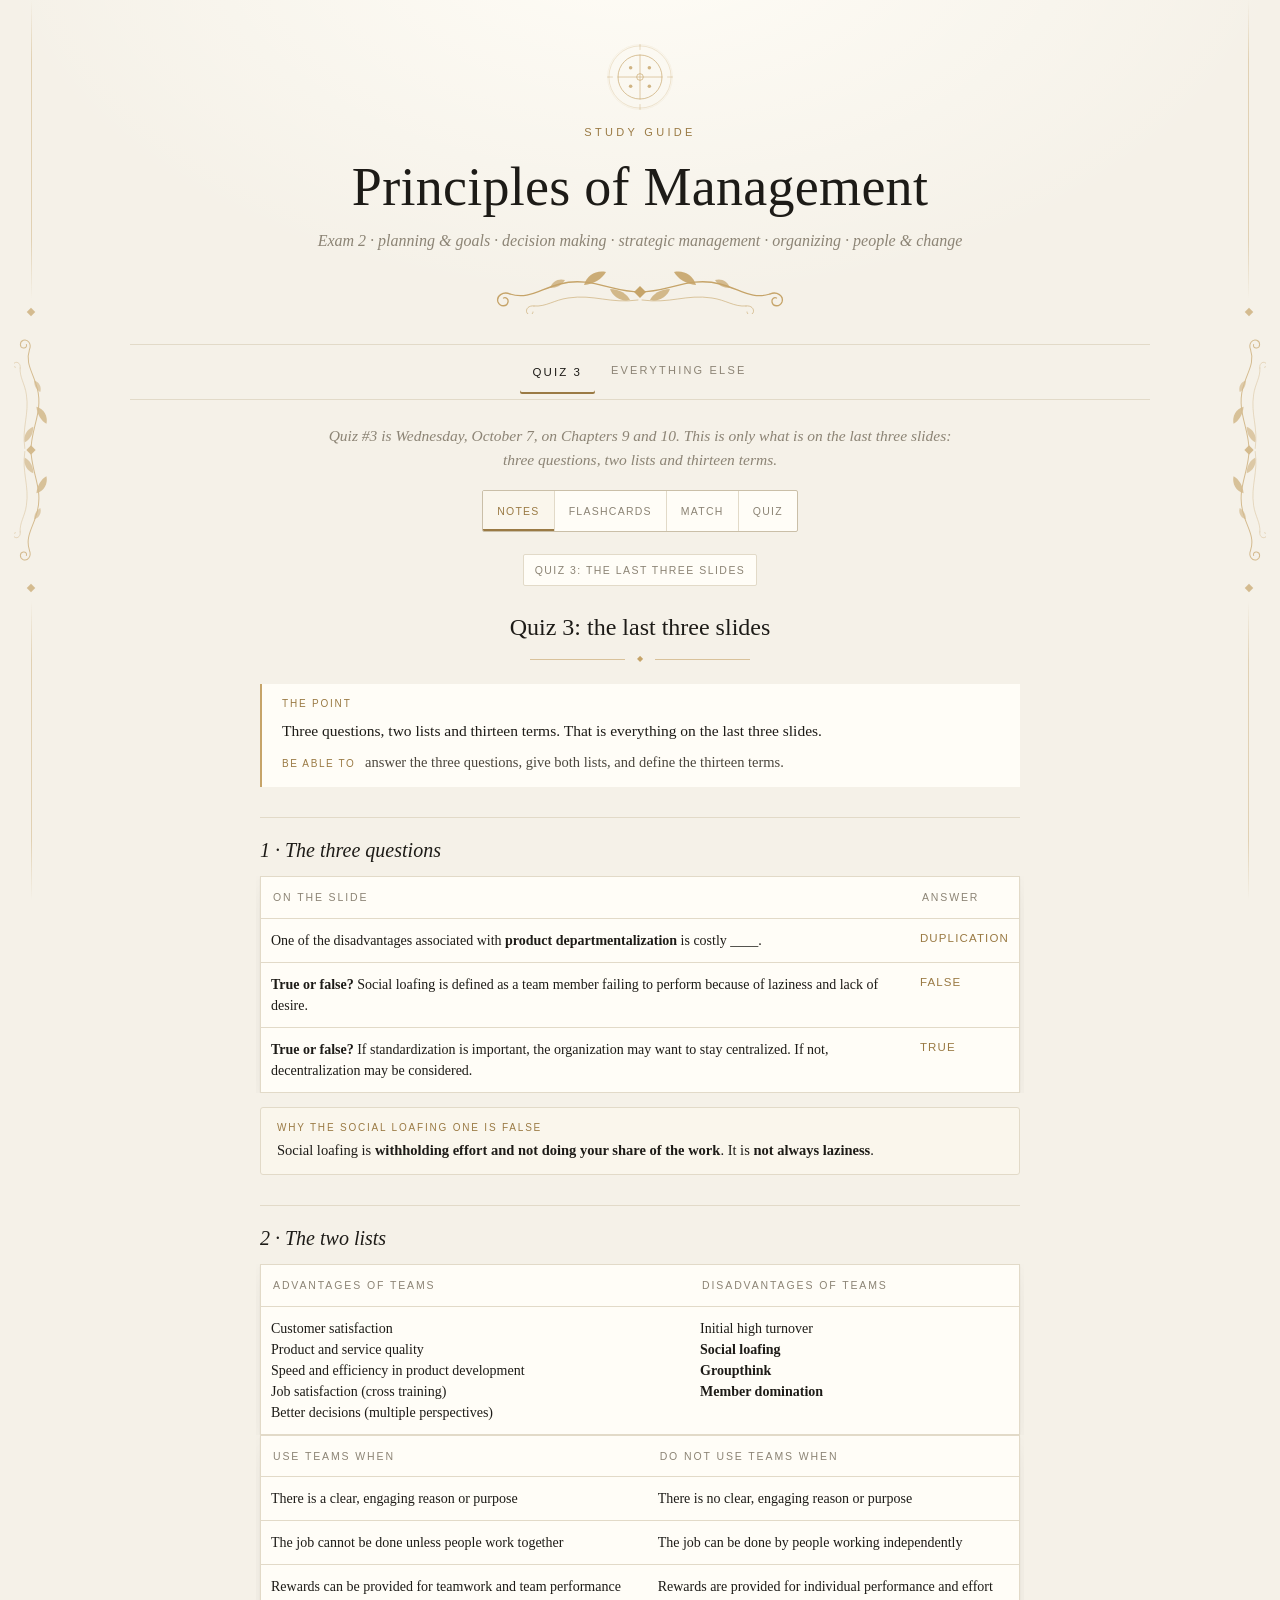
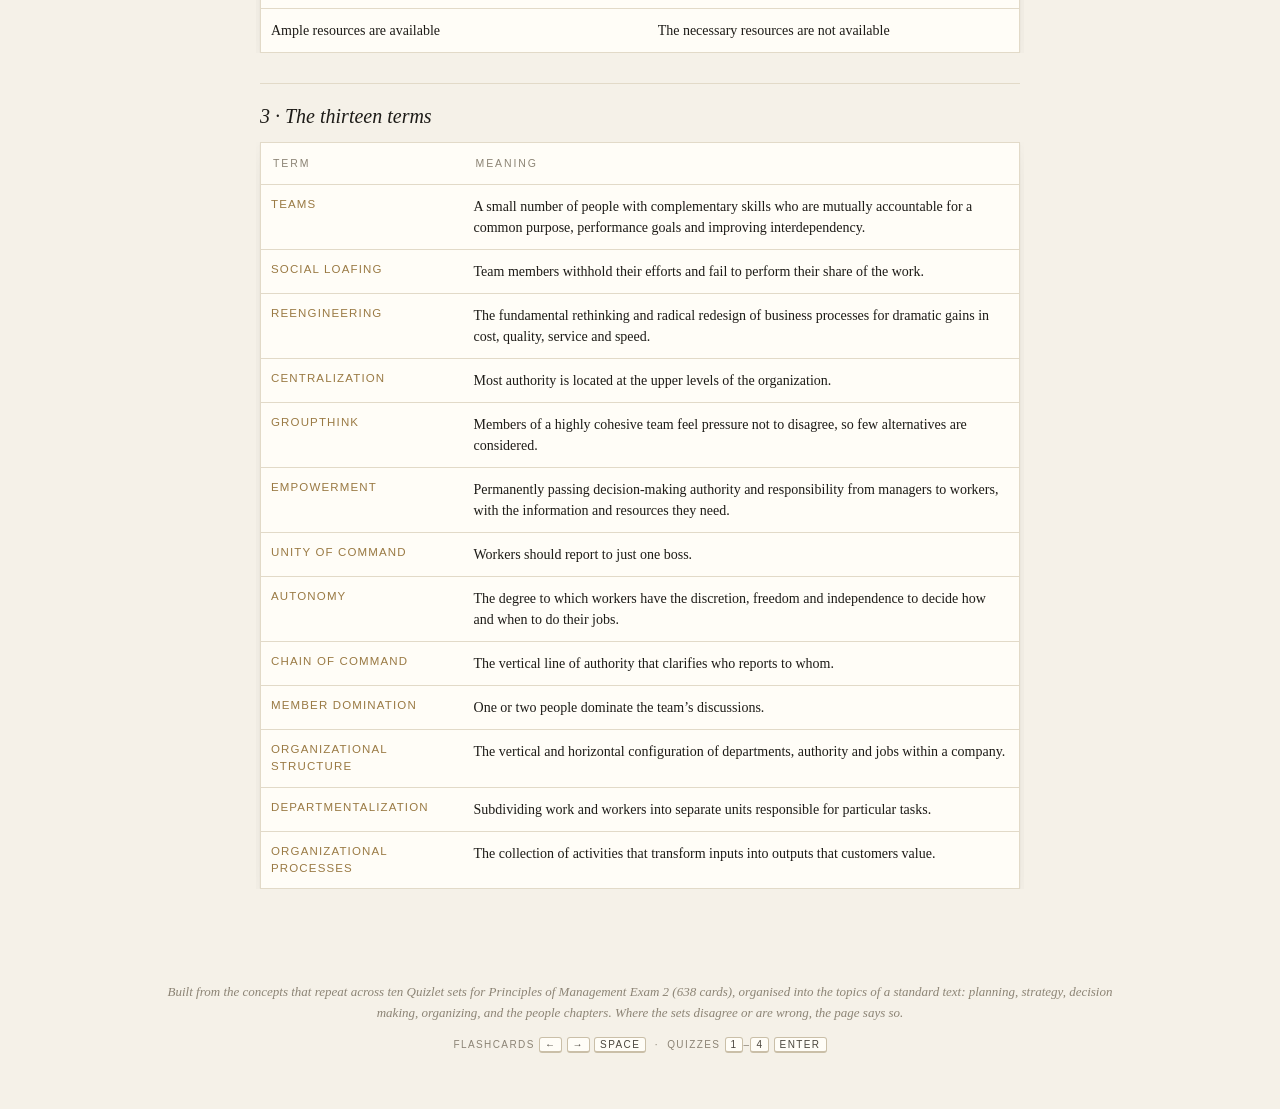
==== commit 7e3f1ab8: "Two main tabs: Quiz 3, and Everything else (the Exam 2 tabs plus the rest of the Chapter 9-10 notes)" ====
--- a/index.html
+++ b/index.html
@@ -439,6 +439,15 @@
 .tbl.q3t th{white-space:normal}
 .tbl.q3t td.head{white-space:normal;letter-spacing:.1em}
 .tbl.q3t td{padding:11px 10px}
+
+/* ---- two main tabs; the rest under "Everything else" ---- */
+.group-btn{font:inherit;font-family:var(--sans);font-size:11px;letter-spacing:.2em;text-transform:uppercase;color:var(--muted);background:none;border:0;border-bottom:2px solid transparent;padding:12px 14px;cursor:pointer}
+.group-btn[aria-expanded="true"]{color:var(--ink);border-bottom-color:var(--gold)}
+.group-btn:hover{color:var(--ink)}
+.topics.sub{margin-top:0;border-top:0;background:var(--surface-2,transparent)}
+.topics.sub .topic-btn{font-size:10px;padding-top:9px;padding-bottom:9px}
+.topics[hidden]{display:none}
+#topic-more .intro{margin-bottom:18px}
 </style>
 </head>
 <body>
@@ -503,8 +512,12 @@
   </header>
 
   <nav class="topics" role="tablist" aria-label="Topics">
-    <button class="topic-btn" role="tab" data-topic="guide"    aria-selected="true">Guide</button>
-    <button class="topic-btn" role="tab" data-topic="q3"       aria-selected="false">Quiz 3</button>
+    <button class="topic-btn" role="tab" data-topic="q3" aria-selected="true">Quiz 3</button>
+    <button class="group-btn" type="button" id="elseBtn" aria-expanded="false">Everything else</button>
+  </nav>
+  <nav class="topics sub" id="elseNav" aria-label="Everything else" hidden>
+    <button class="topic-btn" role="tab" data-topic="more"     aria-selected="false">Ch. 9&ndash;10 notes</button>
+    <button class="topic-btn" role="tab" data-topic="guide"    aria-selected="false">Exam 2 guide</button>
     <button class="topic-btn" role="tab" data-topic="plan"     aria-selected="false">Planning</button>
     <button class="topic-btn" role="tab" data-topic="decide"   aria-selected="false">Decisions</button>
     <button class="topic-btn" role="tab" data-topic="strategy" aria-selected="false">Strategy</button>
@@ -516,7 +529,7 @@
   <main>
 
     <!-- ================= GUIDE ================= -->
-    <section class="topic" id="topic-guide">
+    <section class="topic" id="topic-guide" hidden>
       <p class="intro">No handout for this one &mdash; so the guide is what <b>ten Quizlet sets</b> for this exam (638 cards) agree on, grouped by concept and ranked by how many sets test it. Check an item off once you can explain it without looking; <b>Study it</b> jumps to the notes, the small buttons to each subsection.</p>
       <div class="modes"><div class="seg" data-modes="guide">
         <button type="button" data-mode="overview" aria-pressed="true">The review list</button>
@@ -525,7 +538,12 @@
     </section>
 
     <!-- ================= PLANNING ================= -->
-    <section class="topic" id="topic-q3" hidden>
+    <section class="topic" id="topic-more" hidden>
+      <p class="intro">The rest of Chapters 9 and 10 &mdash; not on the last three slides, so not needed for Quiz 3. Here for later.</p>
+      <div class="panel" data-panel="more/notes"><div id="moreNotes"></div></div>
+    </section>
+
+    <section class="topic" id="topic-q3">
       <p class="intro">Quiz #3 is Wednesday, October 7, on Chapters 9 and 10. This is only what is on the last three slides: three questions, two lists and thirteen terms.</p>
       <div class="modes"><div class="seg" data-modes="q3">
         <button type="button" data-mode="notes" aria-pressed="true">Notes</button>
@@ -540,7 +558,7 @@
         <div id="q3Cards"></div>
       </div>
       <div class="panel" data-panel="q3/match" hidden><p class="hint">Tap a term, then the line that defines it.</p><div id="q3Match"></div></div>
-      <div class="panel" data-panel="q3/quiz" hidden><p class="hint">Multiple choice, true/false and application questions. Keys <kbd>1</kbd>&ndash;<kbd>4</kbd> answer, <kbd>Enter</kbd> moves on.</p><div id="q3Quiz"></div></div>
+      <div class="panel" data-panel="q3/quiz" hidden><p class="hint">All 50 questions on the last three slides, in a new order each time. Keys <kbd>1</kbd>&ndash;<kbd>4</kbd> answer, <kbd>Enter</kbd> moves on.</p><div id="q3Quiz"></div></div>
     </section>
 
     <section class="topic" id="topic-plan" hidden>
@@ -1861,52 +1879,228 @@
 };
 
 QB = QB.concat([
- /* ---- the three questions ---- */
- {tp:"q3",sec:"g-q3-hints",t:"mc",q:"One of the disadvantages associated with product departmentalization is costly:",a:"duplication",w:["specialization","centralization","reengineering"],e:"Straight from the review slide: each product unit repeats the same functions."},
+ /* Every wrong choice is a near neighbour: another of the thirteen terms, or an item from the
+    opposite list. True/false statements are false the way the professor's own is false —
+    one definition carrying another term's meaning, or one word changed.                     */
+
+ /* ---- the three questions on the slides ---- */
+ {tp:"q3",sec:"g-q3-hints",t:"mc",q:"One of the disadvantages associated with product departmentalization is costly:",a:"duplication",w:["centralization","member domination","social loafing"],e:"Straight from the review slide: each product unit repeats the same functions."},
  {tp:"q3",sec:"g-q3-hints",t:"tf",q:"Social loafing is defined as a team member failing to perform because of laziness and lack of desire.",a:false,e:"False — it is withholding effort and not doing one’s share of the work; the slide adds that it is not always laziness."},
  {tp:"q3",sec:"g-q3-hints",t:"tf",q:"If standardization is important, an organization may want to stay centralized; if not, decentralization may be considered.",a:true,e:"True — this is the rule on the professor’s last review slide."},
- {tp:"q3",sec:"g-q3-hints",ap:true,t:"mc",q:"A firm has one division for trucks and another for motorcycles, and each division runs its own marketing and finance staff. What is the cost of this design?",a:"Duplication",w:["Slow decisions","Narrow managers","Two bosses"],e:"Product departmentalization — each product unit repeats the same functions."},
- {tp:"q3",sec:"g-q3-hints",ap:true,t:"mc",q:"A restaurant chain wants every location to make each menu item exactly the same way. Where should decision authority sit?",a:"Centralized, at the top",w:["Decentralized, in each store","With each shift’s cooks","With outside suppliers"],e:"When standardization is important, stay centralized."},
- {tp:"q3",sec:"g-q3-hints",t:"mc",q:"Standardization is NOT important to a company. By the review slide, what may it consider?",a:"Decentralization",w:["Centralization","Departmentalization","Reengineering"],e:"If standardization is important, stay centralized; if not, decentralization may be considered."},
+ {tp:"q3",sec:"g-q3-hints",t:"tf",q:"If standardization is important, an organization should decentralize so each unit can set its own procedures.",a:false,e:"False — the slide says the reverse: important standardization points to staying centralized."},
+ {tp:"q3",sec:"g-q3-hints",t:"mc",q:"Costly duplication is a disadvantage of which of these?",a:"Product departmentalization",w:["Centralization","Unity of command","Reengineering"],e:"Each product unit needs its own copy of the same functions."},
+ {tp:"q3",sec:"g-q3-hints",ap:true,t:"mc",q:"A firm has one division for trucks and another for motorcycles, and each runs its own marketing and finance staff. Which disadvantage is it paying for?",a:"Duplication",w:["Groupthink","Social loafing","Member domination"],e:"Product departmentalization — the other three are disadvantages of teams, not of this structure."},
+ {tp:"q3",sec:"g-q3-hints",ap:true,t:"mc",q:"A restaurant chain needs every location to prepare each menu item exactly the same way. By the review slide, what should it do?",a:"Stay centralized",w:["Decentralize to each store","Empower each shift","Reengineer every recipe"],e:"When standardization is important, the organization may want to stay centralized."},
+ {tp:"q3",sec:"g-q3-hints",ap:true,t:"mc",q:"A teammate stops contributing because she believes her ideas will be ignored, not because she is lazy. Is this still social loafing?",a:"Yes — she withholds effort; the cause need not be laziness",w:["No — social loafing is defined by laziness and lack of desire","No — withholding ideas is the definition of groupthink","Yes — but only if the rest of the team is highly cohesive"],e:"Social loafing is withholding effort and not doing one’s share; it is not always laziness."},
 
  /* ---- advantages and disadvantages ---- */
- {tp:"q3",sec:"g-q3-hints",t:"mc",q:"Which of these is a disadvantage of using teams?",a:"Member domination",w:["Cross training","Multiple perspectives","Faster product development"],e:"The disadvantages: initial high turnover, social loafing, groupthink, member domination."},
- {tp:"q3",sec:"g-q3-hints",t:"mc",q:"Which of these is an advantage of using teams?",a:"Higher customer satisfaction",w:["Initial high turnover","Pressure to agree","Withheld effort"],e:"Also quality, speed in product development, job satisfaction and better decisions."},
- {tp:"q3",sec:"g-q3-hints",t:"mc",q:"Which list holds only disadvantages of teams?",a:"Turnover, social loafing, groupthink, domination",w:["Quality, speed, satisfaction, better decisions","Turnover, quality, groupthink, cross training","Social loafing, speed, domination, satisfaction"],e:"Initial high turnover, social loafing, groupthink and member domination."},
- {tp:"q3",sec:"g-q3-hints",t:"mc",q:"How do teams raise job satisfaction, by the slide?",a:"Cross training",w:["Higher base pay","Shorter hours","Fewer meetings"],e:"Learning each other’s jobs."},
- {tp:"q3",sec:"g-q3-hints",t:"mc",q:"Teams do a much better job than individuals at which two steps of decision making?",a:"Defining the problem; generating alternatives",w:["Choosing the answer; carrying it out","Setting the budget; assigning the blame","Writing the report; presenting it"],e:"Multiple perspectives help most at these two steps."},
- {tp:"q3",sec:"g-q3-hints",t:"tf",q:"When teams are first introduced, turnover is often high.",a:true,e:"True — initial high turnover is the first disadvantage on the slide."},
- {tp:"q3",sec:"g-q3-hints",t:"tf",q:"Faster product development is one of the disadvantages of teams.",a:false,e:"False — speed and efficiency in product development is an advantage."},
+ {tp:"q3",sec:"g-q3-hints",t:"mc",q:"Which of these is NOT one of the disadvantages of teams on the slide?",a:"Costly duplication",w:["Initial high turnover","Social loafing","Member domination"],e:"Duplication is the disadvantage of product departmentalization. The team list: turnover, social loafing, groupthink, member domination."},
+ {tp:"q3",sec:"g-q3-hints",t:"mc",q:"Which of these is an advantage of teams, not a disadvantage?",a:"Group decision making",w:["Groupthink","Member domination","Initial high turnover"],e:"Group decision making brings multiple perspectives; groupthink is what goes wrong with it."},
+ {tp:"q3",sec:"g-q3-hints",t:"mc",q:"Which pair holds one advantage and one disadvantage of teams?",a:"Job satisfaction; social loafing",w:["Groupthink; member domination","Customer satisfaction; product quality","Initial high turnover; groupthink"],e:"Job satisfaction is an advantage; social loafing is a disadvantage. The other pairs sit on one side only."},
+ {tp:"q3",sec:"g-q3-hints",t:"mc",q:"On the slide, cross training is tied to which advantage of teams?",a:"Job satisfaction",w:["Customer satisfaction","Product and service quality","Group decision making"],e:"“Increase job satisfaction — cross training.”"},
+ {tp:"q3",sec:"g-q3-hints",t:"mc",q:"On the slide, multiple perspectives are tied to which advantage of teams?",a:"Group decision making",w:["Job satisfaction","Customer satisfaction","Speed in product development"],e:"“Group decision making — multiple perspectives.”"},
+ {tp:"q3",sec:"g-q3-hints",t:"mc",q:"Teams do a much better job than individuals at which two steps of decision making?",a:"Defining the problem; generating alternatives",w:["Choosing a solution; carrying it out","Generating alternatives; choosing a solution","Defining the problem; evaluating the result"],e:"The slide names exactly these two steps."},
+ {tp:"q3",sec:"g-q3-hints",t:"tf",q:"Turnover tends to be high when a company first moves to teams.",a:true,e:"True — initial high turnover is the first disadvantage listed."},
+ {tp:"q3",sec:"g-q3-hints",t:"tf",q:"Teams outperform individuals mainly at choosing the final solution.",a:false,e:"False — their edge is in defining the problem and generating alternative solutions."},
 
  /* ---- use / do not use ---- */
- {tp:"q3",sec:"g-q3-hints",t:"mc",q:"Teams should NOT be used when:",a:"rewards go to individual performance",w:["there is a clear, engaging purpose","the work requires cooperation","ample resources are available"],e:"Exhibit 10.1 — the other three are reasons to use teams."},
- {tp:"q3",sec:"g-q3-hints",t:"mc",q:"Which is a condition for using teams?",a:"The job cannot be done unless people work together",w:["The job can be done by people working alone","The rewards go only to top individual performers","The resources the team needs are not available"],e:"Exhibit 10.1 — plus a clear purpose, team rewards and ample resources."},
- {tp:"q3",sec:"g-q3-hints",t:"mc",q:"Which of these is NOT one of the four conditions for using teams?",a:"The company is very large",w:["A clear, engaging purpose","Rewards for teamwork","Ample resources"],e:"The fourth is that the job cannot be done unless people work together."},
- {tp:"q3",sec:"g-q3-hints",t:"tf",q:"Teams should be used for every kind of work, because they always outperform individuals.",a:false,e:"False — without a clear purpose, real interdependence, team rewards and resources, do not use teams."},
- {tp:"q3",sec:"g-q3-hints",ap:true,t:"mc",q:"A sales office pays each rep only on personal commissions, and reps never need each other to close a sale. Should the manager form a team?",a:"No — individual rewards, independent work",w:["Yes — teams always raise quality","Yes — to raise cohesiveness","No — teams are too small"],e:"Two of the do-not-use conditions in Exhibit 10.1."},
+ {tp:"q3",sec:"g-q3-hints",t:"mc",q:"Which of these is a reason NOT to use teams?",a:"Rewards are given for individual performance",w:["Rewards can be given for team performance","The job cannot be done without cooperation","There is a clear, engaging purpose"],e:"Exhibit 10.1 — the other three are reasons to use teams."},
+ {tp:"q3",sec:"g-q3-hints",t:"mc",q:"Which of these is a reason to use teams?",a:"The job cannot be done unless people work together",w:["The job can be done by people working independently","Rewards are provided for individual effort","The necessary resources are not available"],e:"Exhibit 10.1 — plus a clear purpose, team rewards and ample resources."},
+ {tp:"q3",sec:"g-q3-hints",t:"mc",q:"Exhibit 10.1 gives four tests for using teams: purpose, whether the job needs people working together, rewards, and:",a:"resources",w:["autonomy","team size","cohesiveness"],e:"Use teams when ample resources are available; do not when the necessary resources are missing."},
+ {tp:"q3",sec:"g-q3-hints",t:"tf",q:"Teams are a good choice when the job can be done by people working independently.",a:false,e:"False — that is a do-not-use condition; use teams when the job cannot be done unless people work together."},
+ {tp:"q3",sec:"g-q3-hints",t:"tf",q:"One condition for using teams is that rewards can be provided for teamwork and team performance.",a:true,e:"True — when rewards go to individual performance and effort, do not use teams."},
+ {tp:"q3",sec:"g-q3-hints",ap:true,t:"mc",q:"A sales office pays each rep only on personal commission, and reps never need each other to close a sale. Which two conditions say not to use a team here?",a:"Individual rewards; independent work",w:["No clear purpose; no resources","Individual rewards; no resources","Independent work; no clear purpose"],e:"Rewards are individual and the job can be done independently. Nothing is said about purpose or resources."},
+ {tp:"q3",sec:"g-q3-hints",ap:true,t:"mc",q:"A manager has a clear, engaging goal that takes five people working together, and bonuses for the group’s result — but no budget, tools or time for it. What should she do?",a:"Not use a team: the necessary resources are missing",w:["Use a team: three of the four conditions are enough","Use a team: a clear purpose outweighs the rest","Not use a team: the rewards are individual"],e:"Exhibit 10.1 — do not use teams when the necessary resources are not available."},
 
  /* ---- the thirteen terms ---- */
- {tp:"q3",sec:"g-q3-hints",t:"mc",q:"A work team’s members have complementary skills and are:",a:"mutually accountable",w:["individually rewarded","independently managed","randomly assigned"],e:"For a common purpose, performance goals and improving interdependency."},
- {tp:"q3",sec:"g-q3-hints",t:"mc",q:"Team members are mutually accountable for three things. Which is NOT one of them?",a:"Reducing the company’s payroll",w:["Pursuing a common purpose","Achieving performance goals","Improving interdependency"],e:"The definition names purpose, performance goals and interdependency."},
- {tp:"q3",sec:"g-q3-hints",t:"mc",q:"Team members withhold their efforts and fail to do their share of the work. This is:",a:"social loafing",w:["groupthink","member domination","autonomy"],e:"They disengage from the team — and it is not always laziness."},
- {tp:"q3",sec:"g-q3-hints",t:"mc",q:"Members of a highly cohesive team feel pressure not to disagree. This is:",a:"groupthink",w:["social loafing","member domination","empowerment"],e:"It leads to a limited number of alternatives."},
- {tp:"q3",sec:"g-q3-hints",t:"mc",q:"What does groupthink lead to?",a:"A limited number of alternatives",w:["Too many alternatives to choose from","A higher rate of turnover","Stronger individual rewards"],e:"Members of highly cohesive teams feel pressure not to disagree."},
- {tp:"q3",sec:"g-q3-hints",ap:true,t:"mc",q:"In every meeting, two outspoken people do nearly all the talking and the other five stay quiet. Which team problem is this?",a:"Member domination",w:["Groupthink","Social loafing","Centralization"],e:"One or two people dominate team discussions."},
- {tp:"q3",sec:"g-q3-hints",t:"mc",q:"What is the key difference among kinds of work teams?",a:"Autonomy",w:["Empowerment","Groupthink","Centralization"],e:"The degree of discretion, freedom and independence over how and when to do the job."},
- {tp:"q3",sec:"g-q3-hints",t:"tf",q:"Autonomy is the degree to which workers can decide how and when to accomplish their jobs.",a:true,e:"True — discretion, freedom and independence; the level of being self-governing."},
- {tp:"q3",sec:"g-q3-hints",t:"mc",q:"Workers should report to just one boss. Which term is this?",a:"Unity of command",w:["Chain of command","Centralization","Autonomy"],e:"Chain of command is the vertical line of who reports to whom."},
- {tp:"q3",sec:"g-q3-hints",t:"mc",q:"The vertical line of authority that clarifies who reports to whom is the:",a:"chain of command",w:["unity of command","organizational process","span of autonomy"],e:"Unity of command is the one-boss principle."},
- {tp:"q3",sec:"g-q3-hints",t:"mc",q:"When most authority sits at the upper levels of the organization, this is:",a:"centralization",w:["empowerment","departmentalization","autonomy"],e:"Stay centralized when standardization is important."},
- {tp:"q3",sec:"g-q3-hints",t:"mc",q:"Subdividing work and workers into separate units responsible for particular tasks is:",a:"departmentalization",w:["centralization","reengineering","empowerment"],e:"Product departmentalization is one kind — its cost is duplication."},
- {tp:"q3",sec:"g-q3-hints",t:"mc",q:"The collection of activities that transform inputs into outputs customers value is an organizational:",a:"process",w:["structure","department","team"],e:"Structure is the configuration of departments, authority and jobs."},
- {tp:"q3",sec:"g-q3-hints",t:"mc",q:"The vertical and horizontal configuration of departments, authority and jobs is the organizational:",a:"structure",w:["process","team","command"],e:"A process is the activities that turn inputs into valued outputs."},
- {tp:"q3",sec:"g-q3-hints",t:"mc",q:"The fundamental rethinking and radical redesign of business processes for dramatic improvement is:",a:"reengineering",w:["empowerment","departmentalization","centralization"],e:"The gains sought are in cost, quality, service and speed."},
- {tp:"q3",sec:"g-q3-hints",t:"tf",q:"Reengineering means making small, gradual adjustments to existing processes.",a:false,e:"False — it is fundamental rethinking and radical redesign aimed at dramatic improvement."},
- {tp:"q3",sec:"g-q3-hints",t:"mc",q:"Permanently passing decision-making authority and responsibility from managers to workers is:",a:"empowerment",w:["centralization","reengineering","unity of command"],e:"Workers also get the information and resources to make good decisions."},
- {tp:"q3",sec:"g-q3-hints",t:"tf",q:"Empowerment is a temporary loan of authority that managers take back once a task is finished.",a:false,e:"False — empowering workers means permanently passing authority and responsibility to them."},
- {tp:"q3",sec:"g-q3-hints",ap:true,t:"mc",q:"A hotel lets front-desk clerks refund a guest on the spot, for good, and gives them the booking data to decide. What is this?",a:"Empowerment",w:["Reengineering","Centralization","Groupthink"],e:"Authority, responsibility, information and resources passed permanently to workers."},
- {tp:"q3",sec:"g-q3-hints",ap:true,t:"mc",q:"An employee in a project group answers to both a project manager and a department head. Which principle is broken?",a:"Unity of command",w:["Chain of command","Autonomy","Departmentalization"],e:"Unity of command: workers should report to just one boss."}
+ {tp:"q3",sec:"g-q3-hints",t:"mc",q:"In the definition of a work team, the members have complementary skills and are:",a:"mutually accountable",w:["individually accountable","independent of one another","highly cohesive"],e:"Mutually accountable for a common purpose, performance goals and improving interdependency."},
+ {tp:"q3",sec:"g-q3-hints",t:"mc",q:"Team members are mutually accountable for pursuing a common purpose, achieving performance goals, and improving:",a:"interdependency",w:["autonomy","cohesiveness","standardization"],e:"The third part of the slide’s definition of a work team."},
+ {tp:"q3",sec:"g-q3-hints",t:"mc",q:"Members of a highly cohesive team feel pressure not to disagree with each other. Which term is this?",a:"Groupthink",w:["Member domination","Social loafing","Unity of command"],e:"It leads to a limited number of alternatives."},
+ {tp:"q3",sec:"g-q3-hints",t:"mc",q:"Groupthink and member domination both hurt team discussion. What sets groupthink apart?",a:"Everyone feels pressure to agree",w:["One or two people do the talking","Some members withhold their effort","Each member reports to two bosses"],e:"Member domination is one or two people dominating; social loafing is withheld effort."},
+ {tp:"q3",sec:"g-q3-hints",t:"tf",q:"Groupthink is when one or two people dominate a team’s discussions.",a:false,e:"False — that is member domination; groupthink is pressure not to disagree in a highly cohesive team."},
+ {tp:"q3",sec:"g-q3-hints",t:"tf",q:"Groupthink tends to happen in teams that are highly cohesive.",a:true,e:"True — the closer the team, the stronger the pressure not to disagree."},
+ {tp:"q3",sec:"g-q3-hints",ap:true,t:"mc",q:"A close-knit team quickly settles on the first idea raised. Two members have doubts but say nothing, to keep the peace. Which problem is this?",a:"Groupthink",w:["Member domination","Social loafing","Centralization"],e:"Pressure not to disagree, so few alternatives get considered. Nobody is dominating, and nobody is skipping work."},
+ {tp:"q3",sec:"g-q3-hints",ap:true,t:"mc",q:"In every meeting two outspoken people do nearly all the talking, and the team adopts whatever they propose. Which problem is this?",a:"Member domination",w:["Groupthink","Social loafing","Chain of command"],e:"One or two people dominate team discussions."},
+ {tp:"q3",sec:"g-q3-hints",t:"mc",q:"Which term means workers should report to just one boss?",a:"Unity of command",w:["Chain of command","Centralization","Organizational structure"],e:"Chain of command is the vertical line showing who reports to whom."},
+ {tp:"q3",sec:"g-q3-hints",t:"mc",q:"Which term is the vertical line of authority that clarifies who reports to whom?",a:"Chain of command",w:["Unity of command","Organizational structure","Departmentalization"],e:"Unity of command is the one-boss principle."},
+ {tp:"q3",sec:"g-q3-hints",t:"tf",q:"Unity of command is the vertical line of authority that shows who reports to whom throughout the organization.",a:false,e:"False — that describes the chain of command; unity of command means one boss per worker."},
+ {tp:"q3",sec:"g-q3-hints",ap:true,t:"mc",q:"An engineer answers to both a project manager and a department head, and the two give her conflicting deadlines. Which principle is being broken?",a:"Unity of command",w:["Chain of command","Autonomy","Centralization"],e:"Workers should report to just one boss."},
+ {tp:"q3",sec:"g-q3-hints",t:"mc",q:"Which term describes most authority being located at the upper levels of the organization?",a:"Centralization",w:["Empowerment","Chain of command","Departmentalization"],e:"Empowerment moves authority the other way, down to workers."},
+ {tp:"q3",sec:"g-q3-hints",t:"mc",q:"Centralization and empowerment both answer one question. Which?",a:"Where decision-making authority sits",w:["How work is divided into units","How many bosses a worker has","How processes are redesigned"],e:"Centralization keeps it at the top; empowerment passes it to workers."},
+ {tp:"q3",sec:"g-q3-hints",t:"mc",q:"Autonomy and empowerment are easy to mix up. Which one is autonomy?",a:"Freedom to decide how and when to do your job",w:["Authority permanently passed down from managers","Most authority kept at the upper levels","Reporting to only one boss"],e:"Autonomy is discretion, freedom and independence; empowerment is the permanent passing of authority and responsibility."},
+ {tp:"q3",sec:"g-q3-hints",t:"tf",q:"Empowerment means managers lend workers decision-making authority for a task and take it back afterwards.",a:false,e:"False — the passing of authority and responsibility is permanent, with the information and resources to use it."},
+ {tp:"q3",sec:"g-q3-hints",ap:true,t:"mc",q:"A hotel permanently lets front-desk clerks issue refunds on their own judgment and gives them the booking data to decide. Which term is this?",a:"Empowerment",w:["Centralization","Reengineering","Departmentalization"],e:"Decision authority and responsibility passed permanently to workers, with information and resources."},
+ {tp:"q3",sec:"g-q3-hints",t:"mc",q:"Which term is the vertical and horizontal configuration of departments, authority and jobs?",a:"Organizational structure",w:["Organizational processes","Departmentalization","Chain of command"],e:"Processes are the activities that turn inputs into outputs customers value."},
+ {tp:"q3",sec:"g-q3-hints",t:"mc",q:"Which term is the collection of activities that transform inputs into outputs customers value?",a:"Organizational processes",w:["Organizational structure","Reengineering","Departmentalization"],e:"Reengineering is the radical redesign of those processes."},
+ {tp:"q3",sec:"g-q3-hints",t:"tf",q:"Organizational structure is the collection of activities that transform inputs into outputs that customers value.",a:false,e:"False — that is an organizational process; structure is the configuration of departments, authority and jobs."},
+ {tp:"q3",sec:"g-q3-hints",t:"mc",q:"Which term is subdividing work and workers into separate units responsible for particular tasks?",a:"Departmentalization",w:["Organizational structure","Reengineering","Centralization"],e:"Product departmentalization is one way to do it — at the cost of duplication."},
+ {tp:"q3",sec:"g-q3-hints",t:"mc",q:"What does reengineering redesign?",a:"Business processes",w:["The chain of command","Team membership","Departments"],e:"The fundamental rethinking and radical redesign of business processes."},
+ {tp:"q3",sec:"g-q3-hints",t:"mc",q:"Which words belong in the definition of reengineering?",a:"Fundamental rethinking and radical redesign",w:["Gradual, continuous improvement","Permanent passing of authority","Subdividing work into units"],e:"For dramatic gains in cost, quality, service and speed."},
+ {tp:"q3",sec:"g-q3-hints",ap:true,t:"mc",q:"An insurer scraps its seven-step claims procedure and rebuilds it from nothing, cutting payout time from weeks to hours. Which term is this?",a:"Reengineering",w:["Empowerment","Departmentalization","Centralization"],e:"A radical redesign of a business process for a dramatic gain in speed."},
+ {tp:"q3",sec:"g-q3-hints",t:"tf",q:"Autonomy is the degree to which workers have the discretion, freedom and independence to decide how and when to accomplish their jobs.",a:true,e:"True — the level of being self-governing, and the key difference among work teams."},
+ {tp:"q3",sec:"g-q3-hints",t:"tf",q:"Member domination is when one or two people dominate a team’s discussions.",a:true,e:"True — groupthink, by contrast, is shared pressure not to disagree."},
+ {tp:"q3",sec:"g-q3-hints",t:"tf",q:"Reengineering aims at dramatic gains through radical redesign, not at small step-by-step improvement.",a:true,e:"True — fundamental rethinking of business processes, for cost, quality, service and speed."}
 ]);
+
+/* ================================================================ the rest of Chapters 9 and 10
+   Everything from the two chapters that is NOT on the last three slides, kept out of the
+   Quiz 3 tab on purpose. Notes only: no flashcards, no questions. Chapter 10 follows the
+   professor's slides; Chapter 9 follows the textbook (Williams, MGMT 13e).                  */
+CH.more = {n:0, title:"Chapters 9 & 10, the rest", short:"Ch. 9\u201310 notes",
+ notes:[
+  {id:"more-struct", h:"Chapter 9: structure and departmentalization", body:
+   '<div class="point"><b>The point</b><p><b>Organizational structure</b> is the vertical and horizontal configuration of departments, authority and jobs. <b>Departmentalization</b> is how the work and workers are subdivided into units. There are five ways to do it, and each has a price &mdash; for product departmentalization, <b>costly duplication</b>.</p><p class="able"><b>Be able to</b> name the five kinds of departmentalization, and give one advantage and one disadvantage of each.</p></div>'+
+   '<p class="knowline"><span class="know">From the textbook &mdash; no Chapter 9 slides were provided. Where your class notes differ, follow your notes.</span></p>'+
+   '<h3 class="sub" id="more-dept">The five kinds of departmentalization</h3>'+
+   '<div class="tblwrap"><table class="tbl n0 q3t"><thead><tr><th>Kind</th><th>Advantage</th><th>Disadvantage</th></tr></thead><tbody>'+
+   '<tr><td class="sm"><b>Functional</b><br>by business function or expertise</td><td class="sm">Work done by specialists; less duplication, lower cost</td><td class="sm">Hard to coordinate across departments; slower decisions</td></tr>'+
+   '<tr><td class="sm"><b>Product</b><br>by product or service</td><td class="sm">Broader experience; easier to judge a unit&rsquo;s performance; faster decisions</td><td class="sm"><b>Duplication</b> (costly); hard to coordinate across product departments</td></tr>'+
+   '<tr><td class="sm"><b>Customer</b><br>by kind of customer</td><td class="sm">Focus on customer needs</td><td class="sm">Duplication; may please customers but hurt the business</td></tr>'+
+   '<tr><td class="sm"><b>Geographic</b><br>by geographic area</td><td class="sm">Responds to different markets; resources closer to customers</td><td class="sm">Duplication; hard to coordinate across regions</td></tr>'+
+   '<tr><td class="sm"><b>Matrix</b><br>two or more forms at once, most often product and functional</td><td class="sm">Handles large, complex tasks; shares a pool of skills</td><td class="sm">Heavy coordination; conflict between bosses</td></tr>'+
+   '</tbody></table></div>'+
+   '<div class="exam-tip"><b>The matrix and unity of command</b>In a matrix most employees report to <strong>two bosses</strong> &mdash; so it breaks <strong>unity of command</strong>.</div>'},
+
+  {id:"more-auth", h:"Chapter 9: authority, centralization and job design", body:
+   '<div class="point"><b>The point</b><p><b>Authority</b> is the right to give commands, take action and make decisions. The <b>chain of command</b> says who reports to whom; <b>unity of command</b> says each worker reports to one boss. Where the authority sits is <b>centralization</b> or <b>decentralization</b> &mdash; and the choice turns on <b>standardization</b>.</p><p class="able"><b>Be able to</b> define chain of command, unity of command, line and staff authority, delegation, centralization and standardization, and tell the job-design terms apart.</p></div>'+
+   '<p class="knowline"><span class="know">From the textbook &mdash; no Chapter 9 slides were provided.</span></p>'+
+   '<h3 class="sub" id="more-authority">Authority</h3>'+
+   '<ul><li><b>Chain of command</b>: the vertical line of authority that clarifies who reports to whom throughout the organization.</li>'+
+   '<li><b>Unity of command</b>: workers should report to just one boss.</li>'+
+   '<li><b>Line authority</b>: the right to command immediate subordinates. <b>Staff authority</b>: the right to advise, but not command, others who are not your subordinates.</li>'+
+   '<li><b>Delegation of authority</b>: assigning direct authority and responsibility to a subordinate to complete tasks the manager is normally responsible for. Three things pass down: <b>responsibility, authority, accountability</b>.</li></ul>'+
+   '<h3 class="sub" id="more-central">Centralization and standardization</h3>'+
+   '<ul><li><b>Centralization of authority</b>: most authority sits at the <b>upper levels</b>.</li>'+
+   '<li><b>Decentralization</b>: a significant amount of authority sits at the <b>lower levels</b>.</li>'+
+   '<li><b>Standardization</b>: solving problems by consistently applying the same rules, procedures and processes.</li></ul>'+
+   '<div class="exam-tip"><b>The review-slide rule</b>If <strong>standardization is important</strong>, stay <strong>centralized</strong>. If it is not, <strong>decentralization</strong> may be considered.</div>'+
+   '<h3 class="sub" id="more-jobs">Job design</h3>'+
+   '<div class="tblwrap"><table class="tbl n0 q3t"><thead><tr><th>Term</th><th>Meaning</th></tr></thead><tbody>'+
+   '<tr><td class="head">Job specialization</td><td class="sm">A job is a small part of a larger task: simple, easy to learn, low variety, high repetition. Economical, but boring.</td></tr>'+
+   '<tr><td class="head">Job rotation</td><td class="sm">Periodically moving workers from one specialized job to another.</td></tr>'+
+   '<tr><td class="head">Job enlargement</td><td class="sm">Increasing the <b>number of different tasks</b> in a job.</td></tr>'+
+   '<tr><td class="head">Job enrichment</td><td class="sm">More tasks <b>and</b> the authority and control to make meaningful decisions about the work.</td></tr>'+
+   '<tr><td class="head">Job characteristics model</td><td class="sm">Jobs redesigned for internal motivation through five core characteristics: skill variety, task identity, task significance, autonomy, feedback.</td></tr>'+
+   '</tbody></table></div>'+
+   '<h3 class="sub" id="more-mech">Mechanistic and organic</h3>'+
+   '<ul><li><b>Mechanistic</b>: specialized jobs, precisely defined roles, a rigid chain of command, <b>centralized</b> authority, vertical communication. Fits <b>stable</b> environments.</li>'+
+   '<li><b>Organic</b>: broadly defined jobs, loosely defined roles, <b>decentralized</b> authority, horizontal communication. Fits <b>changing</b> environments.</li></ul>'},
+
+  {id:"more-process", h:"Chapter 9: processes, reengineering and empowerment", body:
+   '<div class="point"><b>The point</b><p>Structure is the boxes and lines; an <b>organizational process</b> is the collection of activities that turn inputs into outputs customers value. Two ways to redesign processes inside a company are <b>reengineering</b> and <b>empowerment</b>.</p><p class="able"><b>Be able to</b> define organizational process, reengineering and empowerment, and tell pooled, sequential and reciprocal interdependence apart.</p></div>'+
+   '<p class="knowline"><span class="know">From the textbook &mdash; no Chapter 9 slides were provided.</span></p>'+
+   '<h3 class="sub" id="more-reeng">Reengineering</h3>'+
+   '<ul><li>The <b>fundamental rethinking and radical redesign</b> of business processes to achieve <b>dramatic</b> improvements in cost, quality, service and speed.</li>'+
+   '<li>It works by changing <b>task interdependence</b> &mdash; how much collective action a job needs:</li></ul>'+
+   '<div class="tblwrap"><table class="tbl n0 q3t"><thead><tr><th>Interdependence</th><th>How the jobs connect</th></tr></thead><tbody>'+
+   '<tr><td class="head">Pooled</td><td class="sm">Each job is done independently; the outputs are simply pooled together.</td></tr>'+
+   '<tr><td class="head">Sequential</td><td class="sm">Jobs are done in succession; one job&rsquo;s output is the next job&rsquo;s input.</td></tr>'+
+   '<tr><td class="head">Reciprocal</td><td class="sm">Different jobs or groups work together, back and forth, to complete the process.</td></tr>'+
+   '</tbody></table></div>'+
+   '<h3 class="sub" id="more-empower">Empowerment</h3>'+
+   '<ul><li><b>Empowering workers</b>: <b>permanently</b> passing decision-making authority and responsibility from managers to workers, by giving them the information and resources they need to make and carry out good decisions.</li>'+
+   '<li><b>Empowerment</b> is also the feeling that results: workers see their work as having meaning and impact, and themselves as competent and self-determining.</li></ul>'+
+   '<h3 class="sub" id="more-inter">Between companies</h3>'+
+   '<ul><li><b>Modular organization</b>: outsources noncore activities to outside companies, suppliers or specialists.</li>'+
+   '<li><b>Virtual organization</b>: one of a network of companies that share skills, costs and capabilities.</li></ul>'},
+
+  {id:"more-teams", h:"Chapter 10: what teams are, and when to use them", body:
+   '<div class="point"><b>The point</b><p>A <b>work team</b> is a small number of people with complementary skills who are <b>mutually accountable</b>. Teams are not always the answer: they bring real advantages, and three named problems &mdash; <b>social loafing</b>, <b>groupthink</b> and <b>member domination</b>.</p><p class="able"><b>Be able to</b> give the definition with its three parts, the four use / do-not-use conditions, and the advantages and disadvantages.</p></div>'+
+   '<h3 class="sub" id="more-def">Work teams, defined</h3>'+
+   '<p>A small number of people with <b>complementary skills</b> who are <b>mutually accountable</b> for:</p>'+
+   '<ul><li>Pursuing a <b>common purpose</b></li><li>Achieving <b>performance goals</b></li><li>Improving <b>interdependency</b></li></ul>'+
+   '<p>Teams help firms respond to specific problems and challenges.</p>'+
+   '<h3 class="sub" id="more-use">Exhibit 10.1 &mdash; use teams, or not</h3>'+
+   '<div class="tblwrap"><table class="tbl n0 q3t"><thead><tr><th>Use teams when</th><th>Do not use teams when</th></tr></thead><tbody>'+
+   '<tr><td class="sm">There is a <b>clear, engaging reason or purpose</b></td><td class="sm">There is not</td></tr>'+
+   '<tr><td class="sm">The job <b>cannot be done unless people work together</b></td><td class="sm">People can do it working independently</td></tr>'+
+   '<tr><td class="sm"><b>Rewards</b> can be given for teamwork and team performance</td><td class="sm">Rewards are for individual performance and effort</td></tr>'+
+   '<tr><td class="sm"><b>Ample resources</b> are available</td><td class="sm">The necessary resources are not available</td></tr></tbody></table></div>'+
+   '<h3 class="sub" id="more-adv">Advantages</h3>'+
+   '<ul><li>Focus on specific customers can increase <b>customer satisfaction</b>.</li>'+
+   '<li>Improve <b>product and service quality</b>.</li>'+
+   '<li>Increase <b>speed and efficiency in product development</b>.</li>'+
+   '<li>Increase <b>job satisfaction</b> &mdash; cross training.</li>'+
+   '<li><b>Group decision making</b> &mdash; multiple perspectives. Teams do a much better job than individuals at two steps of the decision process: <b>defining the problem</b> and <b>generating alternative solutions</b>.</li></ul>'+
+   '<h3 class="sub" id="more-dis">Disadvantages</h3>'+
+   '<ul><li><b>Initial high turnover</b>.</li>'+
+   '<li><b>Social loafing</b>: team members withhold their efforts and fail to perform their share of the work; they disengage from the team. <b>Not always laziness.</b></li>'+
+   '<li><b>Groupthink</b>: members of highly cohesive teams feel pressure not to disagree with each other, leading to a limited number of alternatives.</li>'+
+   '<li><b>Member domination</b>: one or two people dominate team discussions.</li></ul>'},
+
+  {id:"more-kinds", h:"Chapter 10: kinds of teams", body:
+   '<div class="point"><b>The point</b><p>The key difference among work teams is <b>autonomy</b>: the degree to which workers have the discretion, freedom and independence to decide how and when to do their jobs. Five kinds of teams run from less autonomy to more. Three special kinds sit beside them.</p><p class="able"><b>Be able to</b> put the five kinds in order of autonomy, say what each one controls, and define cross-functional, virtual and project teams.</p></div>'+
+   '<h3 class="sub" id="more-autonomy">Autonomy</h3>'+
+   '<ul><li>The level of being <b>self-governing</b>.</li><li>The <b>key difference</b> among work teams.</li></ul>'+
+   '<h3 class="sub" id="more-five">Five kinds, from less autonomy to more</h3>'+
+   '<div class="flow">'+
+   '<div class="step"><b>1 &middot; Traditional work groups</b><span>Two or more people work together to achieve a goal.</span></div>'+
+   '<div class="step"><b>2 &middot; Employee involvement teams</b><span>Provide <b>advice</b> to management about specific issues.</span></div>'+
+   '<div class="step"><b>3 &middot; Semi-autonomous work groups</b><span>Have authority to make decisions and solve problems related to <b>certain (major) tasks</b> of producing a product.</span></div>'+
+   '<div class="step"><b>4 &middot; Self-managing teams</b><span>Manage and control <b>all the crucial tasks</b> of producing a product or service.</span></div>'+
+   '<div class="step"><b>5 &middot; Self-designing teams</b><span>Control <b>team design, work tasks and team membership</b>.</span></div></div>'+
+   '<h3 class="sub" id="more-special">Special kinds of teams</h3>'+
+   '<div class="tblwrap"><table class="tbl n0 q3t"><thead><tr><th>Team</th><th>What it is</th></tr></thead><tbody>'+
+   '<tr><td class="head">Cross-functional</td><td class="sm">Composed of employees from <b>different functional areas</b> of the organization.</td></tr>'+
+   '<tr><td class="head">Virtual</td><td class="sm"><b>Geographically or organizationally dispersed</b> coworkers who use telecommunication and information technology to accomplish a task.</td></tr>'+
+   '<tr><td class="head">Project</td><td class="sm">Created to complete <b>one-time projects within a limited time</b>.</td></tr>'+
+   '</tbody></table></div>'},
+
+  {id:"more-char", h:"Chapter 10: norms, cohesiveness, size, conflict and stages", body:
+   '<div class="point"><b>The point</b><p>Four characteristics shape how a team works: <b>norms</b>, <b>cohesiveness</b>, <b>size</b> and <b>conflict</b>. Teams also develop in stages &mdash; and, without effective management, can slide back down them.</p><p class="able"><b>Be able to</b> define each characteristic, give the team-size numbers, tell c-type from a-type conflict, and name the stages in both directions.</p></div>'+
+   '<h3 class="sub" id="more-norms">Norms</h3>'+
+   '<ul><li><b>Informally agreed-on standards</b> that regulate team behavior to enable effective functioning.</li>'+
+   '<li>Often develop from <b>watching others</b>.</li>'+
+   '<li>Can be <b>positive</b> (trust, commitment) or <b>negative</b> (griping).</li>'+
+   '<li>Develop around quality and timeliness of job performance, absenteeism, safety, and honest expression of ideas and opinions.</li></ul>'+
+   '<h3 class="sub" id="more-cohesion">Cohesiveness</h3>'+
+   '<ul><li>The extent to which members are <b>attracted to a team and motivated to remain in it</b>.</li>'+
+   '<li>Promoted by making sure all team members are <b>present and engaged</b>; bonding outside of meetings &mdash; rearranged schedules, a common workspace.</li></ul>'+
+   '<h3 class="sub" id="more-size">Size</h3>'+
+   '<ul><li>A larger team makes it hard for members to get to know one another: it raises the risk of <b>domination</b> and of <b>social loafing</b>.</li></ul>'+
+   '<div class="tblwrap"><table class="tbl n0 q3t"><thead><tr><th>For</th><th>Team size</th></tr></thead><tbody>'+
+   '<tr><td class="sm">Generally</td><td class="head">6&ndash;9</td></tr>'+
+   '<tr><td class="sm">Analyzing causes of problems</td><td class="head">4&ndash;6</td></tr>'+
+   '<tr><td class="sm">Making decisions</td><td class="head">4&ndash;7</td></tr></tbody></table></div>'+
+   '<p><b>Small enough</b> for members to get to know each other and feel comfortable contributing; <b>large enough</b> to take advantage of members&rsquo; diverse skills and knowledge.</p>'+
+   '<h3 class="sub" id="more-conflict">Conflict</h3>'+
+   '<p>Arises from disagreement over team <b>goals and priorities</b>. Conflict is not always bad:</p>'+
+   '<div class="tblwrap"><table class="tbl n0 q3t"><thead><tr><th>Type</th><th>What it is</th><th>Effect</th></tr></thead><tbody>'+
+   '<tr><td class="head">Cognitive (c-type)</td><td class="sm">Focuses on <b>problem-related differences of opinion</b></td><td class="sm">Functional, constructive</td></tr>'+
+   '<tr><td class="head">Affective (a-type)</td><td class="sm"><b>Emotional reactions</b> from personal disagreements</td><td class="sm">Dysfunctional, destructive</td></tr></tbody></table></div>'+
+   '<h3 class="sub" id="more-stages">Stages of team development</h3>'+
+   '<div class="flow">'+
+   '<div class="step"><b>Forming</b><span>Members meet, form initial impressions, and begin to establish team norms.</span></div>'+
+   '<div class="step"><b>Storming</b><span>Members disagree over what the team should do and how it should do it.</span></div>'+
+   '<div class="step"><b>Norming</b><span>Members settle into their roles, cohesion grows, and positive norms develop.</span></div>'+
+   '<div class="step"><b>Performing</b><span>The team is mature and fully functioning. (In the textbook; not on the slide.)</span></div></div>'+
+   '<p>Without effective management, performance may begin to decline, running the stages in reverse:</p>'+
+   '<div class="flow">'+
+   '<div class="step"><b>De-norming</b><span>Performance begins to decline as the <b>size, scope, goal or members</b> of the team change.</span></div>'+
+   '<div class="step"><b>De-storming</b><span>The team&rsquo;s comfort level decreases, <b>cohesion weakens</b>, and angry emotions and conflict may flare.</span></div>'+
+   '<div class="step"><b>De-forming</b><span>Members position themselves to control pieces of the team, <b>avoid each other</b>, and isolate themselves from team leaders.</span></div></div>'},
+
+  {id:"more-effect", h:"Chapter 10: making teams effective", body:
+   '<div class="point"><b>The point</b><p>Four things make work teams more effective: <b>setting team goals and priorities</b>, <b>selecting people for teamwork</b>, <b>team training</b>, and <b>recognition and compensation</b>.</p><p class="able"><b>Be able to</b> list the four, define S.M.A.R.T. and stretch goals, the three selection factors, the four training areas, and skill-based pay and gainsharing.</p></div>'+
+   '<h3 class="sub" id="more-goals">Goals and priorities</h3>'+
+   '<ul><li><b>S.M.A.R.T.</b> goals: specific, measurable, <b>attainable</b>, realistic and timely.</li>'+
+   '<li><b>Stretch goals</b>: extremely ambitious goals that employees <b>don&rsquo;t know how to reach</b>.</li></ul>'+
+   '<h3 class="sub" id="more-select">Selecting people for teamwork</h3>'+
+   '<div class="tblwrap"><table class="tbl n0 q3t"><thead><tr><th>Factor</th><th>Meaning</th></tr></thead><tbody>'+
+   '<tr><td class="head">Individualism&ndash;collectivism</td><td class="sm">The degree to which a person believes people should be self-sufficient, and that loyalty to oneself matters more than loyalty to the team or company.</td></tr>'+
+   '<tr><td class="head">Team level</td><td class="sm">The <b>average</b> level of ability, experience, personality or other factors on a team.</td></tr>'+
+   '<tr><td class="head">Team diversity</td><td class="sm">The <b>variances</b> in ability, experience, personality or other factors on a team.</td></tr></tbody></table></div>'+
+   '<h3 class="sub" id="more-train">Team training, after selection</h3>'+
+   '<ul><li><b>Interpersonal skills</b>: listening, communicating, questioning and providing feedback &mdash; building relationships.</li>'+
+   '<li><b>Decision-making and problem-solving</b> skills.</li>'+
+   '<li><b>Conflict resolution</b> skills.</li>'+
+   '<li><b>Technical</b> training.</li></ul>'+
+   '<h3 class="sub" id="more-pay">Recognition and compensation</h3>'+
+   '<ul><li><b>Skill-based pay</b>: paid for learning additional skills or knowledge.</li>'+
+   '<li><b>Gainsharing</b>: companies share the financial value of performance gains with their workers.</li>'+
+   '<li><b>Nonfinancial rewards</b>.</li></ul>'}
+ ]
+};
 
 /* ================================================================ helpers */
 function $(s,r){ return (r||document).querySelector(s); }
@@ -2049,6 +2243,8 @@
   if(out.length < n) out = drawDistinct(out.concat(bank, gen), n);
   return shuffle(out);
 }
+/* Quiz 3 is short enough to take whole: every written question, reshuffled each time */
+function quiz3All(){ return shuffle(bankFor("q3").map(function(x){ return fromBank(x.b, x.i); })); }
 /* Rebuild exact questions from their keys ("tp:i" bank, "tp:pN" / "tp:pNr" pairs); anything malformed is dropped */
 function questionsByKeys(keys){
   return uniqBy(keys, function(k){ return k; }).map(function(k){
@@ -2153,7 +2349,7 @@
 if(typeof window === "undefined"){
   module.exports = {CH:CH, COURSE:COURSE, GUIDE:GUIDE,
     QB:QB, PAIRSETS:PAIRSETS, VERDICTS:VERDICTS, CHAPTERS:CHAPTERS, TOPIC_NAMES:TOPIC_NAMES, SEC_TITLES:SEC_TITLES, SEC_CHAPTER:SEC_CHAPTER,
-    STUDY:STUDY, Q3_SECTIONS:Q3_SECTIONS, Q3_TERMS:Q3_TERMS, CONFIRMED:CONFIRMED, TIERS:TIERS, TIER_TITLES:TIER_TITLES, REVIEW_NOTE:REVIEW_NOTE, hotOf:hotOf, finalFifty:finalFifty, meaningOf:meaningOf, sameThing:sameThing,
+    STUDY:STUDY, quiz3All:quiz3All, Q3_SECTIONS:Q3_SECTIONS, Q3_TERMS:Q3_TERMS, CONFIRMED:CONFIRMED, TIERS:TIERS, TIER_TITLES:TIER_TITLES, REVIEW_NOTE:REVIEW_NOTE, hotOf:hotOf, finalFifty:finalFifty, meaningOf:meaningOf, sameThing:sameThing,
     fromBank:fromBank, fromPair:fromPair, topicQuestions:topicQuestions, mockQuestions:mockQuestions, questionsByKeys:questionsByKeys,
     deckFor:deckFor, matchRound:matchRound, verdictFor:verdictFor};
   return;
@@ -2486,9 +2682,10 @@
   segWire('.seg[data-decks="'+tp+'"]', "data-deck", function(v){ cur = v; engines[tp+"Cards"].load(deckFor(tp, v)); });
   $('[data-shuffle="'+tp+'"]').addEventListener("click", function(){ engines[tp+"Cards"].load(deckFor(tp, cur)); });
   engines[tp+"Match"] = makeMatch($("#"+tp+"Match"), function(){ return matchRound(tp, 6); });
-  engines[tp+"Quiz"]  = makeQuiz($("#"+tp+"Quiz"), function(){ return topicQuestions(tp, null, 10); });
+  engines[tp+"Quiz"]  = makeQuiz($("#"+tp+"Quiz"), tp === "q3" ? quiz3All : function(){ return topicQuestions(tp, null, 10); });
   renderNotes(tp);
 });
+renderNotes("more");
 renderGuide();
 
 var ON_SHOW = {"exam/mock":function(){ if(!engines.mock) renderMockSetup(); }};
@@ -2499,8 +2696,8 @@
   KEYS[tp+"/cards"] = function(e){ return engines[tp+"Cards"].keys(e); };
   KEYS[tp+"/quiz"]  = function(e){ return engines[tp+"Quiz"].keys(e); };
 });
-var TOPICS = ["guide","q3","plan","decide","strategy","organize","people","exam"];
-var currentTopic = "guide", currentMode = {guide:"overview", q3:"notes", plan:"notes", decide:"notes", strategy:"notes", organize:"notes", people:"notes", exam:"mock"};
+var TOPICS = ["q3","more","guide","plan","decide","strategy","organize","people","exam"];
+var currentTopic = "q3", lastElse = "more", currentMode = {guide:"overview", q3:"notes", more:"notes", plan:"notes", decide:"notes", strategy:"notes", organize:"notes", people:"notes", exam:"mock"};
 function showMode(topic, mode){
   currentMode[topic] = mode;
   $$('.seg[data-modes="'+topic+'"] button').forEach(function(b){ b.setAttribute("aria-pressed", String(b.getAttribute("data-mode") === mode)); });
@@ -2513,12 +2710,18 @@
   currentTopic = id;
   $$(".topic-btn").forEach(function(b){ b.setAttribute("aria-selected", String(b.getAttribute("data-topic") === id)); });
   $$(".topic").forEach(function(s){ s.hidden = (s.id !== "topic-"+id); });
+  /* Quiz 3 stands alone; every other tab lives under "Everything else" */
+  var other = (id !== "q3");
+  if(other) lastElse = id;
+  $("#elseNav").hidden = !other;
+  $("#elseBtn").setAttribute("aria-expanded", String(other));
   showMode(id, currentMode[id]);
   store.set("topic", id);
 }
 $$(".topic-btn").forEach(function(b){
   b.addEventListener("click", function(){ showTopic(b.getAttribute("data-topic")); window.scrollTo({top:$(".topics").offsetTop - 8, behavior:"smooth"}); });
 });
+$("#elseBtn").addEventListener("click", function(){ showTopic(lastElse); window.scrollTo({top:$(".topics").offsetTop - 8, behavior:"smooth"}); });
 $$(".seg[data-modes]").forEach(function(seg){
   seg.addEventListener("click", function(e){
     var b = e.target.closest ? e.target.closest("button[data-mode]") : null;
@@ -2537,7 +2740,9 @@
 (function(){
   var t = store.get("topic");
   TOPICS.forEach(function(k){ var m = store.get("mode."+k); if(m && $('.seg[data-modes="'+k+'"] button[data-mode="'+m+'"]')) currentMode[k] = m; });
-  showTopic(t && TOPICS.indexOf(t) >= 0 ? t : "guide");
+  /* the first visit after Quiz 3 was added lands on Quiz 3, whatever was open before */
+  if(!store.get("seenQ3")){ t = "q3"; store.set("seenQ3", "1"); }
+  showTopic(t && TOPICS.indexOf(t) >= 0 ? t : "q3");
 })();
 
 /* ---- offline copy: the service worker keeps the page on the phone ---- */
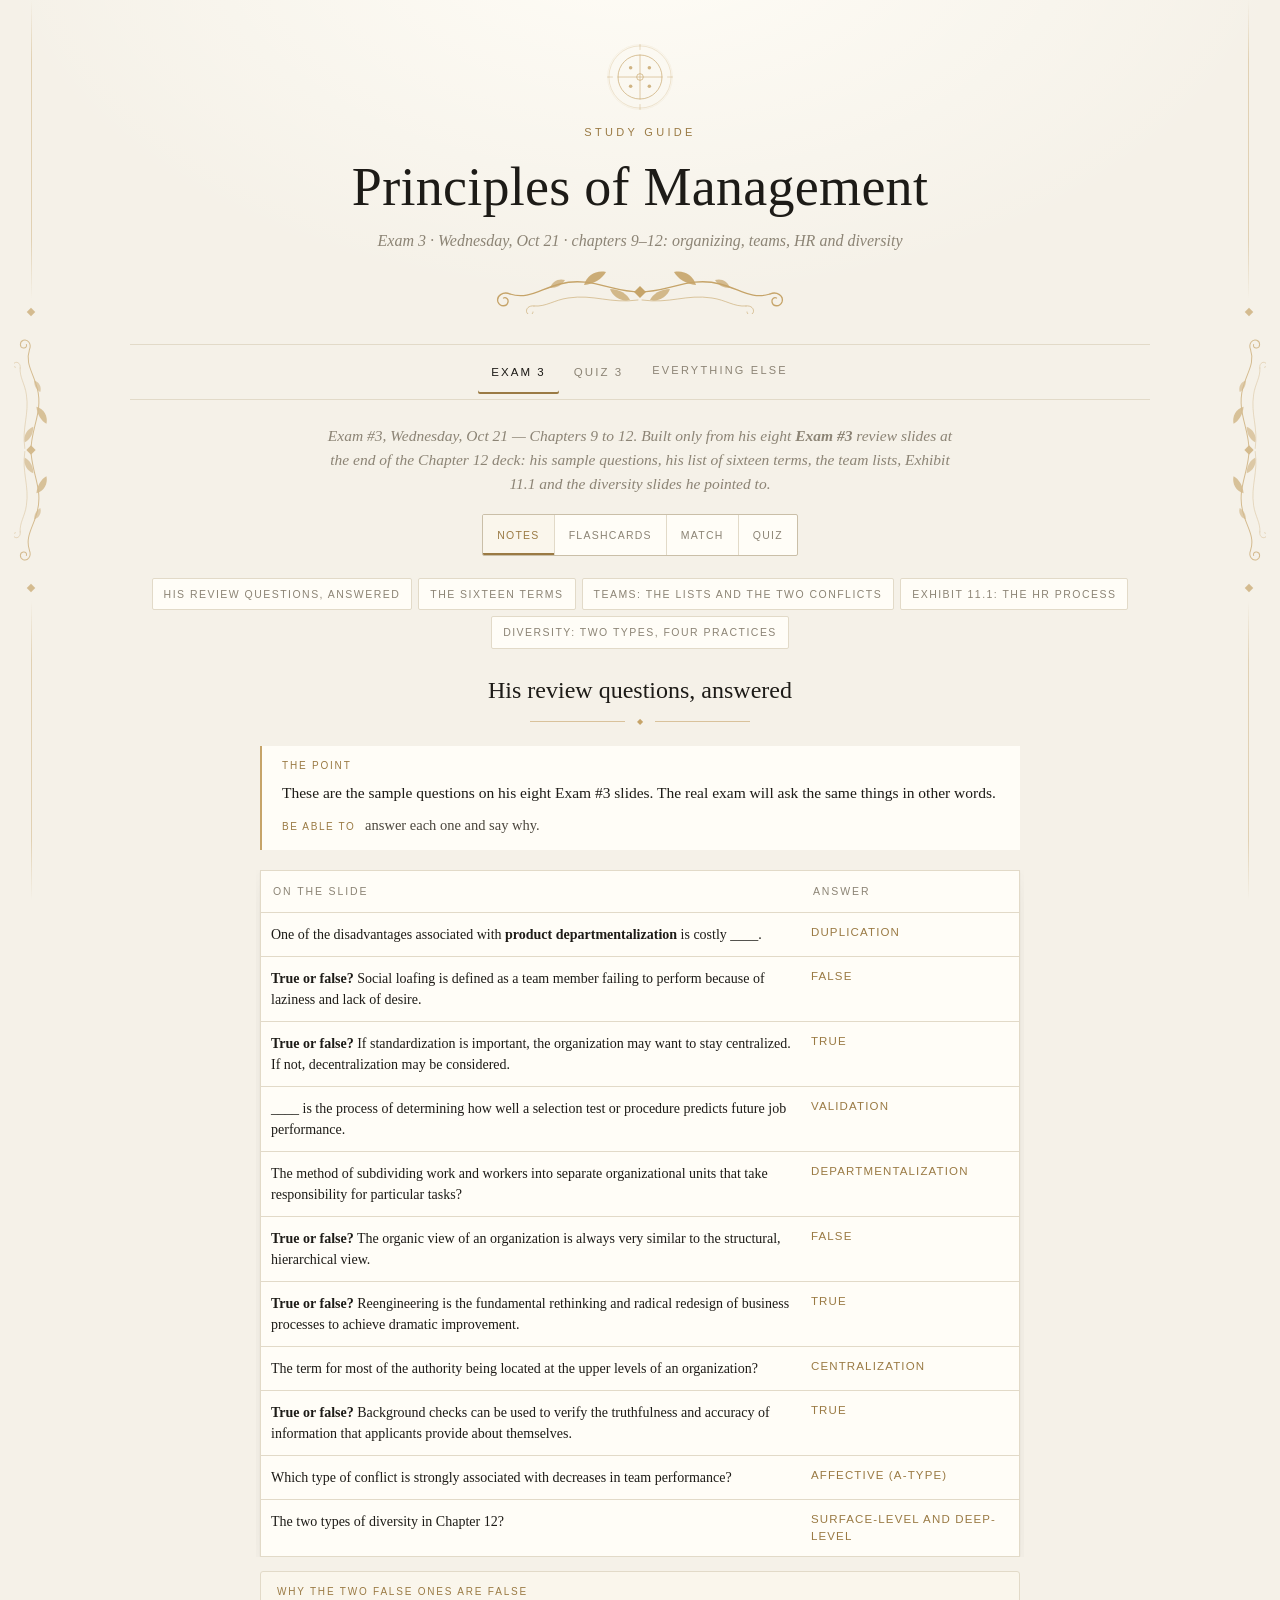
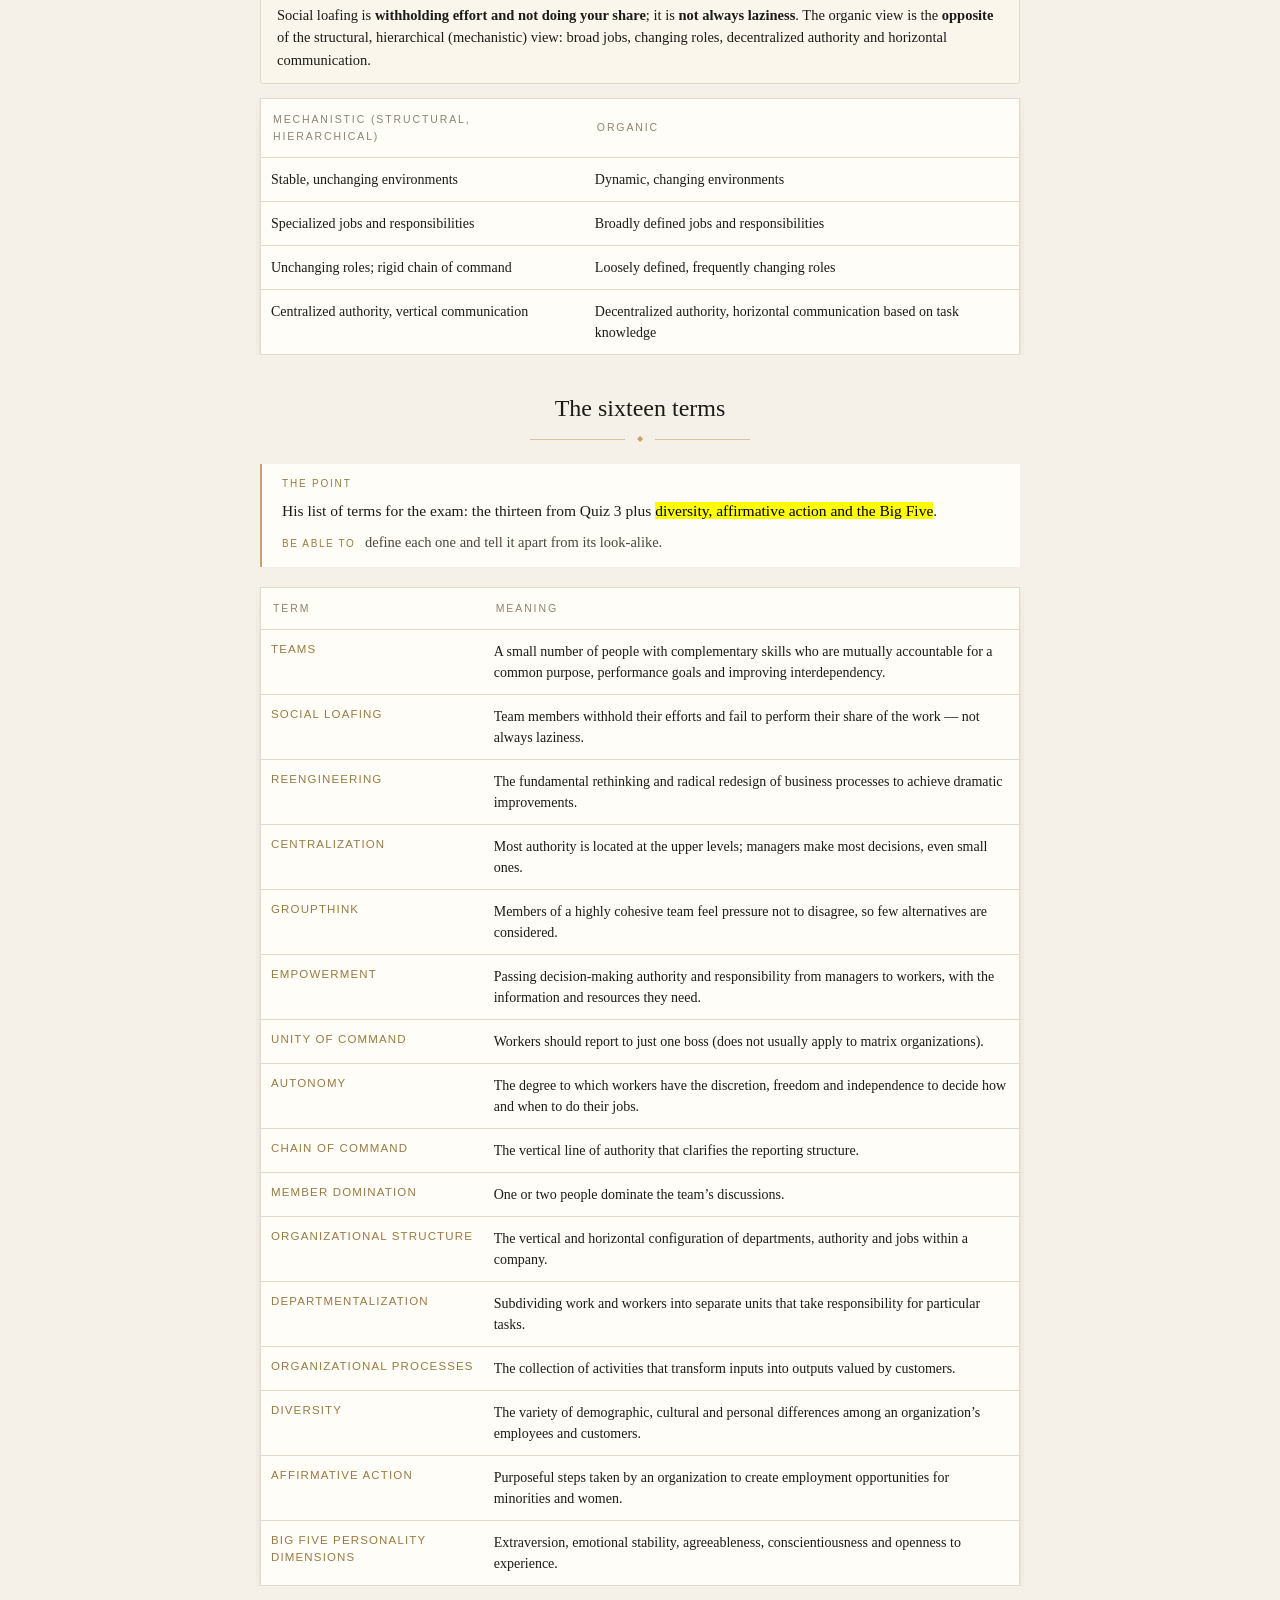
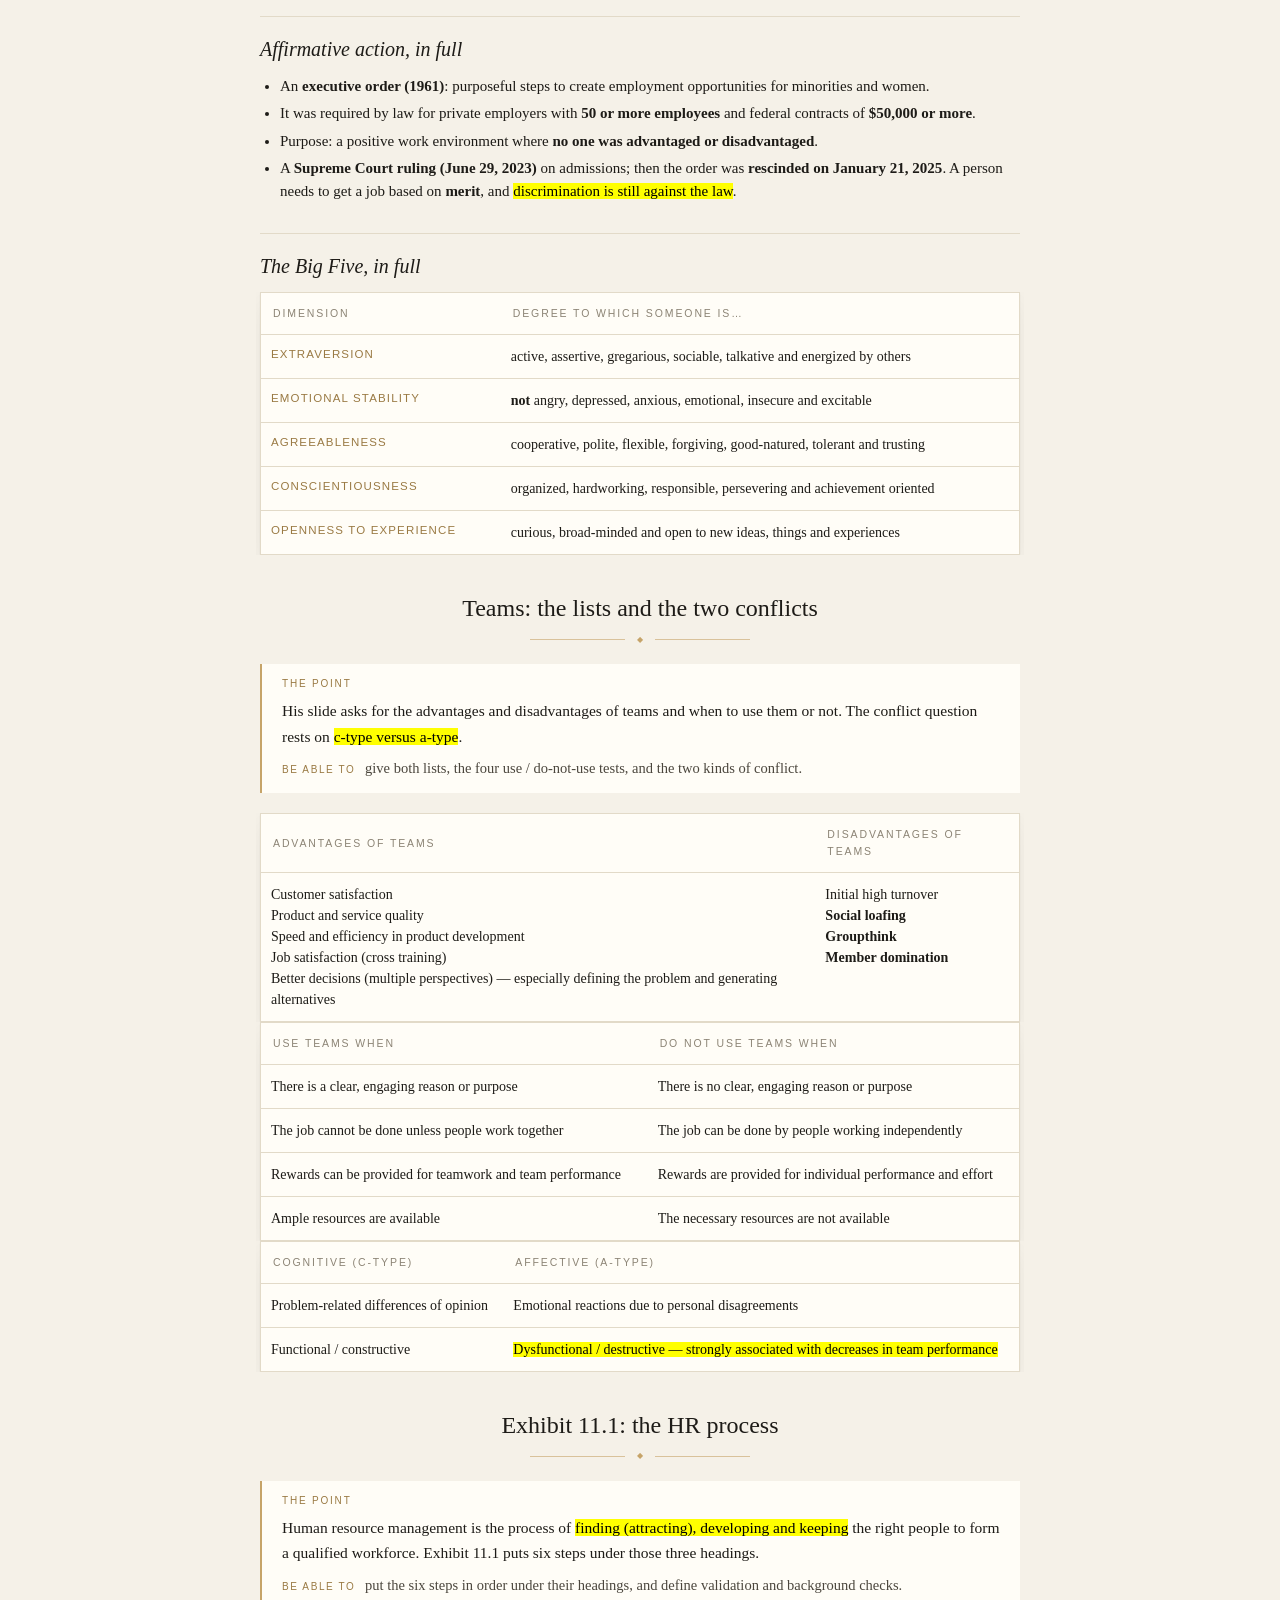
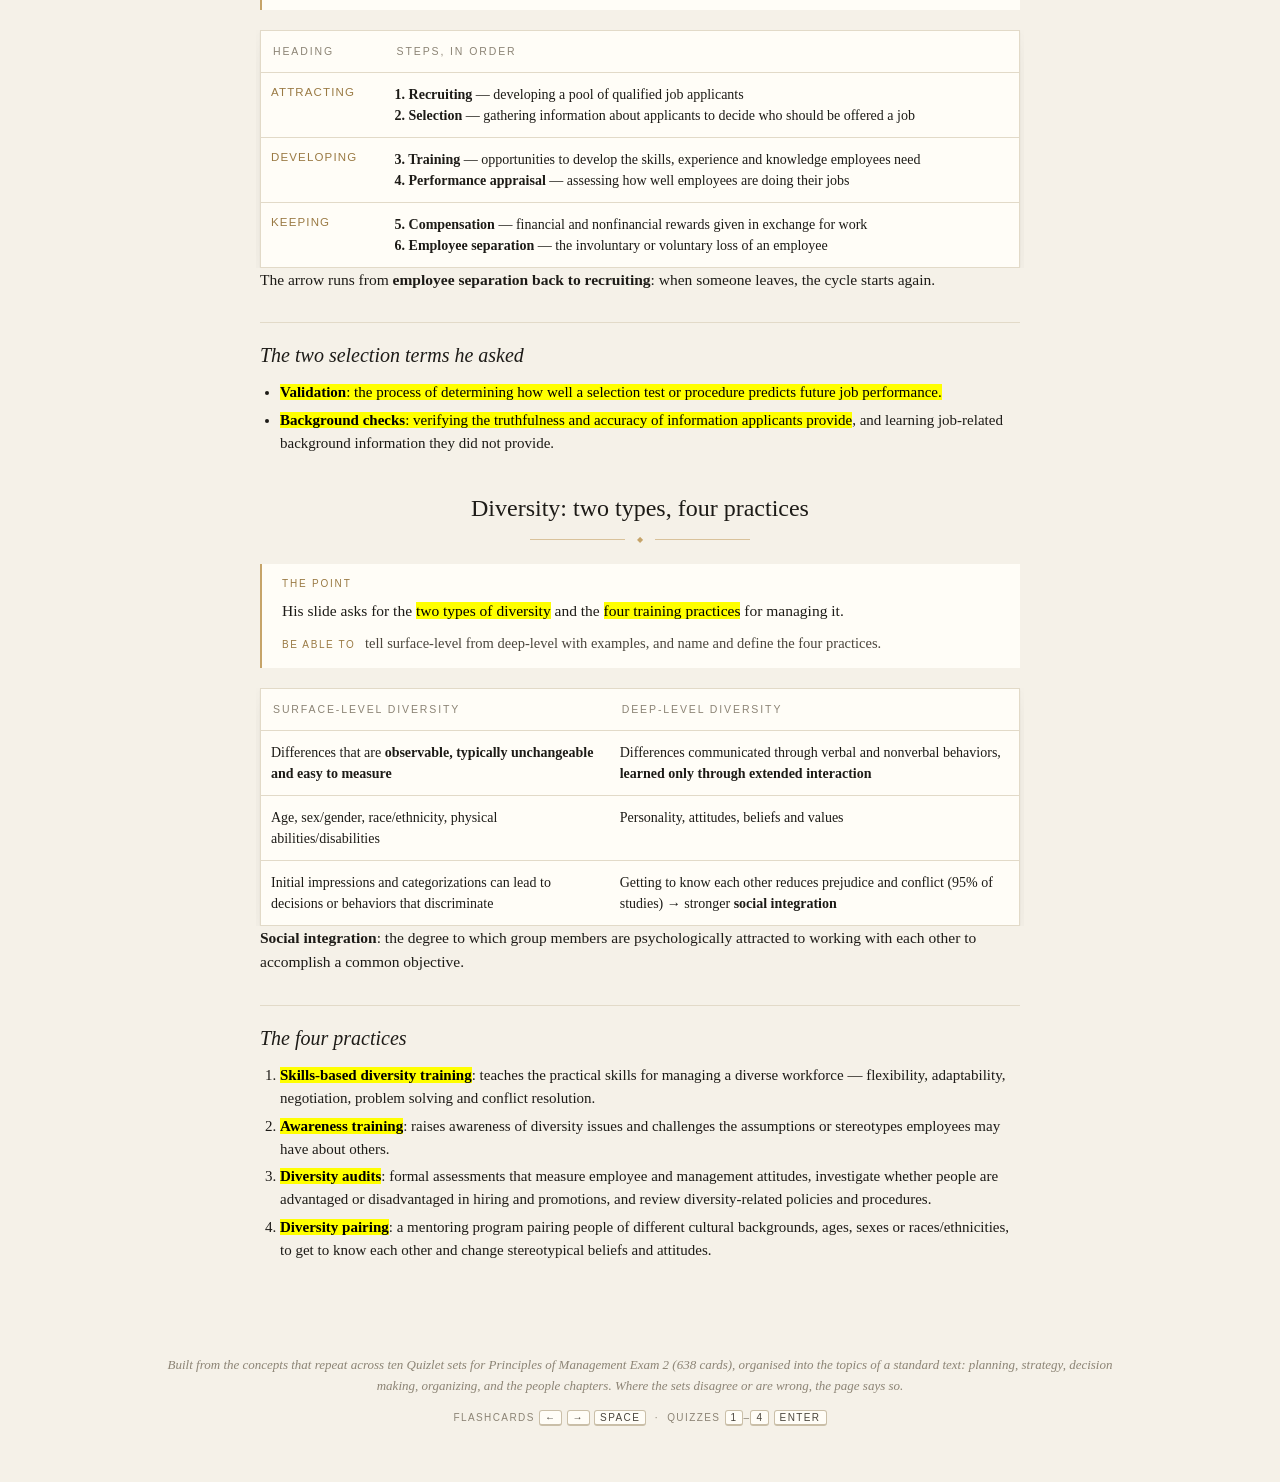
==== commit a42a18be: "Add Exam 3 tab (chapters 9-12) from the professor's review slides His sample questions answered, the" ====
--- a/index.html
+++ b/index.html
@@ -507,12 +507,13 @@
     <svg class="emblem" viewBox="0 0 120 120" aria-hidden="true"><use href="#emblem"/></svg>
     <p class="eyebrow">Study Guide</p>
     <h1>Principles of Management</h1>
-    <p class="sub">Exam 2 &middot; planning &amp; goals &middot; decision making &middot; strategic management &middot; organizing &middot; people &amp; change</p>
+    <p class="sub">Exam 3 &middot; Wednesday, Oct 21 &middot; chapters 9&ndash;12: organizing, teams, HR and diversity</p>
     <svg class="orn" viewBox="0 0 320 44" aria-hidden="true"><use href="#flourish"/></svg>
   </header>
 
   <nav class="topics" role="tablist" aria-label="Topics">
-    <button class="topic-btn" role="tab" data-topic="q3" aria-selected="true">Quiz 3</button>
+    <button class="topic-btn" role="tab" data-topic="x3" aria-selected="true">Exam 3</button>
+    <button class="topic-btn" role="tab" data-topic="q3" aria-selected="false">Quiz 3</button>
     <button class="group-btn" type="button" id="elseBtn" aria-expanded="false">Everything else</button>
   </nav>
   <nav class="topics sub" id="elseNav" aria-label="Everything else" hidden>
@@ -543,7 +544,26 @@
       <div class="panel" data-panel="more/notes"><div id="moreNotes"></div></div>
     </section>
 
-    <section class="topic" id="topic-q3">
+    <!-- ================= EXAM 3 ================= -->
+    <section class="topic" id="topic-x3">
+      <p class="intro">Exam #3, Wednesday, Oct 21 &mdash; Chapters 9 to 12. Built only from his eight <b>Exam #3</b> review slides at the end of the Chapter 12 deck: his sample questions, his list of sixteen terms, the team lists, Exhibit 11.1 and the diversity slides he pointed to.</p>
+      <div class="modes"><div class="seg" data-modes="x3">
+        <button type="button" data-mode="notes" aria-pressed="true">Notes</button>
+        <button type="button" data-mode="cards" aria-pressed="false">Flashcards</button>
+        <button type="button" data-mode="match" aria-pressed="false">Match</button>
+        <button type="button" data-mode="quiz" aria-pressed="false">Quiz</button>
+      </div></div>
+      <div class="panel" data-panel="x3/notes"><div id="x3Notes"></div></div>
+      <div class="panel" data-panel="x3/cards" hidden>
+        <p class="hint">Front: the term or the question. Back: the answer. Space flips, arrows move.</p>
+        <div class="toolbar"><span class="label">Deck</span><div class="seg" data-decks="x3"></div><button class="btn" type="button" data-shuffle="x3">Shuffle deck</button></div>
+        <div id="x3Cards"></div>
+      </div>
+      <div class="panel" data-panel="x3/match" hidden><p class="hint">Tap a term, then the line that defines it.</p><div id="x3Match"></div></div>
+      <div class="panel" data-panel="x3/quiz" hidden><p class="hint">Every Exam 3 question, in a new order each time. Keys <kbd>1</kbd>&ndash;<kbd>4</kbd> answer, <kbd>Enter</kbd> moves on.</p><div id="x3Quiz"></div></div>
+    </section>
+
+    <section class="topic" id="topic-q3" hidden>
       <p class="intro">Quiz #3 is Wednesday, October 7, on Chapters 9 and 10. This is only what is on the last three slides: three questions, two lists and thirteen terms.</p>
       <div class="modes"><div class="seg" data-modes="q3">
         <button type="button" data-mode="notes" aria-pressed="true">Notes</button>
@@ -2102,6 +2122,236 @@
  ]
 };
 
+/* ================================================================ Exam #3 — Chapters 9 to 12 (Wed Oct 21)
+   Only what the professor's eight "Exam #3" review slides point to, at the end of his Chapter 12
+   deck: his sample questions (fill-in, true/false, terms), the sixteen terms on his list,
+   the advantages / disadvantages and use / do-not-use lists for teams, Exhibit 11.1 (the HR
+   process), the two types of diversity and the four diversity training practices. Every
+   definition is worded as on his Chapter 9, 10, 11 and 12 slides.
+   Like Quiz 3 it stands apart from the Exam 2 guide: no practice exam, no The 50, no tier.     */
+var X3_SECTIONS = [
+ {id:"g-x3-review", t:"His review questions, answered"},
+ {id:"g-x3-terms",  t:"The sixteen terms"},
+ {id:"g-x3-teams",  t:"Teams: the lists and the two conflicts"},
+ {id:"g-x3-hr",     t:"Exhibit 11.1: the HR process"},
+ {id:"g-x3-div",    t:"Diversity: two types, four practices"}
+];
+var X3_TERMS = [   /* the sixteen terms on the review slide, in its order */
+ ["Teams","A small number of people with complementary skills who are mutually accountable for a common purpose, performance goals and improving interdependency","g-x3-terms"],
+ ["Social loafing","Team members withhold their efforts and fail to perform their share of the work — not always laziness","g-x3-terms"],
+ ["Reengineering","The fundamental rethinking and radical redesign of business processes to achieve dramatic improvements","g-x3-terms"],
+ ["Centralization","Most authority is located at the upper levels; managers make most decisions, even small ones","g-x3-terms"],
+ ["Groupthink","Members of a highly cohesive team feel pressure not to disagree, so few alternatives are considered","g-x3-terms"],
+ ["Empowerment","Passing decision-making authority and responsibility from managers to workers, with the information and resources they need","g-x3-terms"],
+ ["Unity of command","Workers should report to just one boss (does not usually apply to matrix organizations)","g-x3-terms"],
+ ["Autonomy","The degree to which workers have the discretion, freedom and independence to decide how and when to do their jobs","g-x3-terms"],
+ ["Chain of command","The vertical line of authority that clarifies the reporting structure","g-x3-terms"],
+ ["Member domination","One or two people dominate the team’s discussions","g-x3-terms"],
+ ["Organizational structure","The vertical and horizontal configuration of departments, authority and jobs within a company","g-x3-terms"],
+ ["Departmentalization","Subdividing work and workers into separate units that take responsibility for particular tasks","g-x3-terms"],
+ ["Organizational processes","The collection of activities that transform inputs into outputs valued by customers","g-x3-terms"],
+ ["Diversity","The variety of demographic, cultural and personal differences among an organization’s employees and customers","g-x3-terms"],
+ ["Affirmative action","Purposeful steps taken by an organization to create employment opportunities for minorities and women","g-x3-terms"],
+ ["Big Five personality dimensions","Extraversion, emotional stability, agreeableness, conscientiousness and openness to experience","g-x3-terms"]
+];
+
+CH.x3 = {n:0, title:"Exam 3", short:"Exam 3",
+ notes:[
+  {id:"x3-review", h:"His review questions, answered", body:
+   '<div class="point"><b>The point</b><p>These are the sample questions on his eight Exam #3 slides. The real exam will ask the same things in other words.</p><p class="able"><b>Be able to</b> answer each one and say why.</p></div>'+
+   '<div class="tblwrap"><table class="tbl n0 q3t"><thead><tr><th>On the slide</th><th>Answer</th></tr></thead><tbody>'+
+   '<tr><td class="sm">One of the disadvantages associated with <b>product departmentalization</b> is costly ____.</td><td class="head">Duplication</td></tr>'+
+   '<tr><td class="sm"><b>True or false?</b> Social loafing is defined as a team member failing to perform because of laziness and lack of desire.</td><td class="head">False</td></tr>'+
+   '<tr><td class="sm"><b>True or false?</b> If standardization is important, the organization may want to stay centralized. If not, decentralization may be considered.</td><td class="head">True</td></tr>'+
+   '<tr><td class="sm">____ is the process of determining how well a selection test or procedure predicts future job performance.</td><td class="head">Validation</td></tr>'+
+   '<tr><td class="sm">The method of subdividing work and workers into separate organizational units that take responsibility for particular tasks?</td><td class="head">Departmentalization</td></tr>'+
+   '<tr><td class="sm"><b>True or false?</b> The organic view of an organization is always very similar to the structural, hierarchical view.</td><td class="head">False</td></tr>'+
+   '<tr><td class="sm"><b>True or false?</b> Reengineering is the fundamental rethinking and radical redesign of business processes to achieve dramatic improvement.</td><td class="head">True</td></tr>'+
+   '<tr><td class="sm">The term for most of the authority being located at the upper levels of an organization?</td><td class="head">Centralization</td></tr>'+
+   '<tr><td class="sm"><b>True or false?</b> Background checks can be used to verify the truthfulness and accuracy of information that applicants provide about themselves.</td><td class="head">True</td></tr>'+
+   '<tr><td class="sm">Which type of conflict is strongly associated with decreases in team performance?</td><td class="head">Affective (a-type)</td></tr>'+
+   '<tr><td class="sm">The two types of diversity in Chapter 12?</td><td class="head">Surface-level and deep-level</td></tr>'+
+   '</tbody></table></div>'+
+   '<div class="exam-tip"><b>Why the two false ones are false</b>Social loafing is <strong>withholding effort and not doing your share</strong>; it is <strong>not always laziness</strong>. The organic view is the <strong>opposite</strong> of the structural, hierarchical (mechanistic) view: broad jobs, changing roles, decentralized authority and horizontal communication.</div>'+
+   '<div class="tblwrap"><table class="tbl n0 q3t"><thead><tr><th>Mechanistic (structural, hierarchical)</th><th>Organic</th></tr></thead><tbody>'+
+   '<tr><td class="sm">Stable, unchanging environments</td><td class="sm">Dynamic, changing environments</td></tr>'+
+   '<tr><td class="sm">Specialized jobs and responsibilities</td><td class="sm">Broadly defined jobs and responsibilities</td></tr>'+
+   '<tr><td class="sm">Unchanging roles; rigid chain of command</td><td class="sm">Loosely defined, frequently changing roles</td></tr>'+
+   '<tr><td class="sm">Centralized authority, vertical communication</td><td class="sm">Decentralized authority, horizontal communication based on task knowledge</td></tr>'+
+   '</tbody></table></div>'},
+
+  {id:"x3-terms", h:"The sixteen terms", body:
+   '<div class="point"><b>The point</b><p>His list of terms for the exam: the thirteen from Quiz 3 plus <mark>diversity, affirmative action and the Big Five</mark>.</p><p class="able"><b>Be able to</b> define each one and tell it apart from its look-alike.</p></div>'+
+   '<div class="tblwrap"><table class="tbl n0 q3t"><thead><tr><th>Term</th><th>Meaning</th></tr></thead><tbody>'+
+   X3_TERMS.map(function(t){ return '<tr><td class="head">'+t[0]+'</td><td class="sm">'+t[1]+'.</td></tr>'; }).join("")+
+   '</tbody></table></div>'+
+   '<h3 class="sub" id="x3-aa">Affirmative action, in full</h3>'+
+   '<ul><li>An <b>executive order (1961)</b>: purposeful steps to create employment opportunities for minorities and women.</li>'+
+   '<li>It was required by law for private employers with <b>50 or more employees</b> and federal contracts of <b>$50,000 or more</b>.</li>'+
+   '<li>Purpose: a positive work environment where <b>no one was advantaged or disadvantaged</b>.</li>'+
+   '<li>A <b>Supreme Court ruling (June 29, 2023)</b> on admissions; then the order was <b>rescinded on January 21, 2025</b>. A person needs to get a job based on <b>merit</b>, and <mark>discrimination is still against the law</mark>.</li></ul>'+
+   '<h3 class="sub" id="x3-big5">The Big Five, in full</h3>'+
+   '<div class="tblwrap"><table class="tbl n0 q3t"><thead><tr><th>Dimension</th><th>Degree to which someone is…</th></tr></thead><tbody>'+
+   '<tr><td class="head">Extraversion</td><td class="sm">active, assertive, gregarious, sociable, talkative and energized by others</td></tr>'+
+   '<tr><td class="head">Emotional stability</td><td class="sm"><b>not</b> angry, depressed, anxious, emotional, insecure and excitable</td></tr>'+
+   '<tr><td class="head">Agreeableness</td><td class="sm">cooperative, polite, flexible, forgiving, good-natured, tolerant and trusting</td></tr>'+
+   '<tr><td class="head">Conscientiousness</td><td class="sm">organized, hardworking, responsible, persevering and achievement oriented</td></tr>'+
+   '<tr><td class="head">Openness to experience</td><td class="sm">curious, broad-minded and open to new ideas, things and experiences</td></tr>'+
+   '</tbody></table></div>'},
+
+  {id:"x3-teams", h:"Teams: the lists and the two conflicts", body:
+   '<div class="point"><b>The point</b><p>His slide asks for the advantages and disadvantages of teams and when to use them or not. The conflict question rests on <mark>c-type versus a-type</mark>.</p><p class="able"><b>Be able to</b> give both lists, the four use / do-not-use tests, and the two kinds of conflict.</p></div>'+
+   '<div class="tblwrap"><table class="tbl n0 q3t"><thead><tr><th>Advantages of teams</th><th>Disadvantages of teams</th></tr></thead><tbody>'+
+   '<tr><td class="sm">Customer satisfaction<br>Product and service quality<br>Speed and efficiency in product development<br>Job satisfaction (cross training)<br>Better decisions (multiple perspectives) &mdash; especially defining the problem and generating alternatives</td>'+
+   '<td class="sm">Initial high turnover<br><b>Social loafing</b><br><b>Groupthink</b><br><b>Member domination</b></td></tr></tbody></table></div>'+
+   '<div class="tblwrap"><table class="tbl n0 q3t"><thead><tr><th>Use teams when</th><th>Do not use teams when</th></tr></thead><tbody>'+
+   '<tr><td class="sm">There is a clear, engaging reason or purpose</td><td class="sm">There is no clear, engaging reason or purpose</td></tr>'+
+   '<tr><td class="sm">The job cannot be done unless people work together</td><td class="sm">The job can be done by people working independently</td></tr>'+
+   '<tr><td class="sm">Rewards can be provided for teamwork and team performance</td><td class="sm">Rewards are provided for individual performance and effort</td></tr>'+
+   '<tr><td class="sm">Ample resources are available</td><td class="sm">The necessary resources are not available</td></tr></tbody></table></div>'+
+   '<div class="tblwrap"><table class="tbl n0 q3t"><thead><tr><th>Cognitive (c-type)</th><th>Affective (a-type)</th></tr></thead><tbody>'+
+   '<tr><td class="sm">Problem-related differences of opinion</td><td class="sm">Emotional reactions due to personal disagreements</td></tr>'+
+   '<tr><td class="sm">Functional / constructive</td><td class="sm"><mark>Dysfunctional / destructive &mdash; strongly associated with decreases in team performance</mark></td></tr>'+
+   '</tbody></table></div>'},
+
+  {id:"x3-hr", h:"Exhibit 11.1: the HR process", body:
+   '<div class="point"><b>The point</b><p>Human resource management is the process of <mark>finding (attracting), developing and keeping</mark> the right people to form a qualified workforce. Exhibit 11.1 puts six steps under those three headings.</p><p class="able"><b>Be able to</b> put the six steps in order under their headings, and define validation and background checks.</p></div>'+
+   '<div class="tblwrap"><table class="tbl n0 q3t"><thead><tr><th>Heading</th><th>Steps, in order</th></tr></thead><tbody>'+
+   '<tr><td class="head">Attracting</td><td class="sm"><b>1. Recruiting</b> &mdash; developing a pool of qualified job applicants<br><b>2. Selection</b> &mdash; gathering information about applicants to decide who should be offered a job</td></tr>'+
+   '<tr><td class="head">Developing</td><td class="sm"><b>3. Training</b> &mdash; opportunities to develop the skills, experience and knowledge employees need<br><b>4. Performance appraisal</b> &mdash; assessing how well employees are doing their jobs</td></tr>'+
+   '<tr><td class="head">Keeping</td><td class="sm"><b>5. Compensation</b> &mdash; financial and nonfinancial rewards given in exchange for work<br><b>6. Employee separation</b> &mdash; the involuntary or voluntary loss of an employee</td></tr>'+
+   '</tbody></table></div>'+
+   '<p>The arrow runs from <b>employee separation back to recruiting</b>: when someone leaves, the cycle starts again.</p>'+
+   '<h3 class="sub" id="x3-select">The two selection terms he asked</h3>'+
+   '<ul><li><mark><b>Validation</b>: the process of determining how well a selection test or procedure predicts future job performance.</mark></li>'+
+   '<li><mark><b>Background checks</b>: verifying the truthfulness and accuracy of information applicants provide</mark>, and learning job-related background information they did not provide.</li></ul>'},
+
+  {id:"x3-div", h:"Diversity: two types, four practices", body:
+   '<div class="point"><b>The point</b><p>His slide asks for the <mark>two types of diversity</mark> and the <mark>four training practices</mark> for managing it.</p><p class="able"><b>Be able to</b> tell surface-level from deep-level with examples, and name and define the four practices.</p></div>'+
+   '<div class="tblwrap"><table class="tbl n0 q3t"><thead><tr><th>Surface-level diversity</th><th>Deep-level diversity</th></tr></thead><tbody>'+
+   '<tr><td class="sm">Differences that are <b>observable, typically unchangeable and easy to measure</b></td><td class="sm">Differences communicated through verbal and nonverbal behaviors, <b>learned only through extended interaction</b></td></tr>'+
+   '<tr><td class="sm">Age, sex/gender, race/ethnicity, physical abilities/disabilities</td><td class="sm">Personality, attitudes, beliefs and values</td></tr>'+
+   '<tr><td class="sm">Initial impressions and categorizations can lead to decisions or behaviors that discriminate</td><td class="sm">Getting to know each other reduces prejudice and conflict (95% of studies) &rarr; stronger <b>social integration</b></td></tr>'+
+   '</tbody></table></div>'+
+   '<p><b>Social integration</b>: the degree to which group members are psychologically attracted to working with each other to accomplish a common objective.</p>'+
+   '<h3 class="sub" id="x3-four">The four practices</h3>'+
+   '<ol><li><mark><b>Skills-based diversity training</b></mark>: teaches the practical skills for managing a diverse workforce &mdash; flexibility, adaptability, negotiation, problem solving and conflict resolution.</li>'+
+   '<li><mark><b>Awareness training</b></mark>: raises awareness of diversity issues and challenges the assumptions or stereotypes employees may have about others.</li>'+
+   '<li><mark><b>Diversity audits</b></mark>: formal assessments that measure employee and management attitudes, investigate whether people are advantaged or disadvantaged in hiring and promotions, and review diversity-related policies and procedures.</li>'+
+   '<li><mark><b>Diversity pairing</b></mark>: a mentoring program pairing people of different cultural backgrounds, ages, sexes or races/ethnicities, to get to know each other and change stereotypical beliefs and attitudes.</li></ol>'}
+ ],
+ decks:[
+  {id:"sixteen", label:"The 16 terms", cards:X3_TERMS},
+  {id:"more", label:"Lists & answers", match:false, cards:[
+   ["Product departmentalization: a disadvantage is costly…","Duplication","g-x3-review"],
+   ["True or false: social loafing is failing to perform because of laziness and lack of desire","False — withholding effort and not doing your share; not always laziness","g-x3-review"],
+   ["True or false: if standardization is important, stay centralized; if not, consider decentralization","True","g-x3-review"],
+   ["How well a selection test predicts future job performance","Validation","g-x3-review"],
+   ["True or false: the organic view is always very similar to the structural, hierarchical view","False — organic is the opposite: broad jobs, changing roles, decentralized","g-x3-review"],
+   ["Conflict strongly associated with decreases in team performance","Affective (a-type) — dysfunctional / destructive","g-x3-teams"],
+   ["Advantages of teams","Customer satisfaction · quality · speed in product development · job satisfaction · better decisions","g-x3-teams"],
+   ["Disadvantages of teams","Initial high turnover · social loafing · groupthink · member domination","g-x3-teams"],
+   ["Use teams when…","Clear, engaging purpose · the job needs people working together · rewards for teamwork · ample resources","g-x3-teams"],
+   ["Exhibit 11.1, in order","Recruiting · selection (attracting) → training · performance appraisal (developing) → compensation · separation (keeping)","g-x3-hr"],
+   ["Background checks","Verify the truthfulness and accuracy of what applicants say about themselves","g-x3-hr"],
+   ["Two types of diversity","Surface-level (observable: age, sex, race, ability) · deep-level (personality, attitudes, beliefs, values)","g-x3-div"],
+   ["Four diversity practices","Skills-based training · awareness training · diversity audits · diversity pairing","g-x3-div"]]}
+ ]
+};
+
+QB = QB.concat([
+ /* Wrong choices are near neighbours: another term on his list, another step of Exhibit 11.1,
+    or the other side of a pair. True/false items are false by one swapped term or word.       */
+
+ /* ---- his review questions ---- */
+ {tp:"x3",sec:"g-x3-review",t:"mc",q:"Product departmentalization has a costly disadvantage. Which one?",a:"Duplication",w:["Centralization","Groupthink","Member domination"],e:"Each product unit repeats the same functions — on Ford’s chart every division has its own finance, HR and legal."},
+ {tp:"x3",sec:"g-x3-review",t:"tf",q:"By the professor’s definition, social loafing means failing to perform because of laziness and a lack of desire.",a:false,e:"False — it is withholding effort and not doing one’s share of the work, which is not always laziness."},
+ {tp:"x3",sec:"g-x3-review",t:"tf",q:"When standardization matters, an organization may want to stay centralized; when it does not, decentralization may be considered.",a:true,e:"True — consistent rules and processes are easier to keep when authority stays at the top."},
+ {tp:"x3",sec:"g-x3-review",t:"mc",q:"What is the process of determining how well a selection test or procedure predicts future job performance?",a:"Validation",w:["Background checks","Performance appraisal","Needs assessment"],e:"Background checks verify what applicants say; appraisal rates current employees; needs assessment ranks training needs."},
+ {tp:"x3",sec:"g-x3-review",t:"mc",q:"Subdividing work and workers into separate units that take responsibility for particular tasks is called:",a:"departmentalization",w:["organizational structure","organizational processes","chain of command"],e:"Structure is the whole configuration of departments, authority and jobs; departmentalization is how the work is split into units."},
+ {tp:"x3",sec:"g-x3-review",t:"tf",q:"The organic view of an organization is always very similar to the structural, hierarchical view.",a:false,e:"False — organic is the opposite of the mechanistic, hierarchical view: broad jobs, changing roles, decentralized authority."},
+ {tp:"x3",sec:"g-x3-review",t:"tf",q:"Reengineering is the fundamental rethinking and radical redesign of business processes to achieve dramatic improvement.",a:true,e:"True — word for word from his review slide; the redesign is radical, not gradual."},
+ {tp:"x3",sec:"g-x3-review",t:"mc",q:"What is it called when most of the authority sits at the upper levels of an organization?",a:"Centralization",w:["Decentralization","Empowerment","Unity of command"],e:"Managers make most decisions, even relatively small ones."},
+ {tp:"x3",sec:"g-x3-review",t:"tf",q:"Background checks can be used to verify the truthfulness and accuracy of information applicants provide about themselves.",a:true,e:"True — and to learn job-related background information the applicant did not provide."},
+ {tp:"x3",sec:"g-x3-review",t:"mc",q:"Which type of conflict is strongly associated with decreases in team performance?",a:"Affective (a-type)",w:["Cognitive (c-type)","Functional conflict","Constructive conflict"],e:"A-type is emotional and personal — dysfunctional and destructive. C-type is the functional, constructive kind."},
+ {tp:"x3",sec:"g-x3-review",t:"mc",q:"What are the two types of diversity in Chapter 12?",a:"Surface-level and deep-level",w:["Demographic and cultural","Cognitive and affective","Internal and external"],e:"Cognitive and affective are the two kinds of team conflict, from Chapter 10."},
+ {tp:"x3",sec:"g-x3-review",t:"mc",q:"Which describes an organic organization?",a:"Changing roles, decentralized authority",w:["Specialized jobs, rigid chain of command","Unchanging roles, vertical communication","Centralized authority, stable environment"],e:"The other three are all marks of a mechanistic organization."},
+ {tp:"x3",sec:"g-x3-review",t:"tf",q:"Mechanistic organizations suit stable, unchanging business environments.",a:true,e:"True — organic organizations suit dynamic, changing ones."},
+ {tp:"x3",sec:"g-x3-review",ap:true,t:"mc",q:"A company has separate divisions for cars, trucks and financing, and each keeps its own HR and legal staff. Which structure, and which cost?",a:"Product departmentalization; duplication",w:["Functional departmentalization; duplication","Product departmentalization; groupthink","Matrix departmentalization; two bosses"],e:"Units built around products, each repeating the same functions — the Ford chart."},
+ {tp:"x3",sec:"g-x3-review",ap:true,t:"mc",q:"A hiring manager compares last year’s test scores with how those hires actually performed on the job. What is she doing?",a:"Validation",w:["A background check","A performance appraisal","Job evaluation"],e:"Checking how well a selection test predicts future job performance."},
+ {tp:"x3",sec:"g-x3-review",ap:true,t:"mc",q:"Two teammates disagree sharply about which supplier is cheaper and argue it out with numbers. Which conflict is this?",a:"Cognitive (c-type)",w:["Affective (a-type)","Groupthink","Member domination"],e:"A problem-related difference of opinion — functional and constructive. If it turned personal, it would be a-type."},
+ {tp:"x3",sec:"g-x3-review",ap:true,t:"mc",q:"A teammate refuses to work with another because he dislikes her personally, and the team’s results slip. Which conflict is this?",a:"Affective (a-type)",w:["Cognitive (c-type)","Social loafing","Groupthink"],e:"An emotional reaction to a personal disagreement — the type tied to decreases in team performance."},
+
+ {tp:"x3",sec:"g-x3-review",ap:true,t:"mc",q:"A bank needs every branch to approve loans by exactly the same rules. By his review slide, what should it do?",a:"Stay centralized",w:["Decentralize to each branch","Empower each loan officer","Reengineer the approval process"],e:"When standardization is important, the organization may want to stay centralized."},
+ {tp:"x3",sec:"g-x3-review",ap:true,t:"mc",q:"A start-up in a fast-changing market gives workers broad jobs, shifting roles and the authority to decide on the spot. Which kind of organization is it?",a:"Organic",w:["Mechanistic","Centralized","Functional"],e:"Broad jobs, changing roles, decentralized authority, horizontal communication — the opposite of the hierarchical view."},
+ {tp:"x3",sec:"g-x3-review",ap:true,t:"mc",q:"An airline throws out its whole boarding procedure and rebuilds it from scratch, cutting boarding time in half. Which term is this?",a:"Reengineering",w:["Empowerment","Departmentalization","Decentralization"],e:"A fundamental rethinking and radical redesign of a business process for a dramatic improvement."},
+
+ /* ---- the sixteen terms ---- */
+ {tp:"x3",sec:"g-x3-terms",t:"mc",q:"The variety of demographic, cultural and personal differences among an organization’s employees and customers is:",a:"diversity",w:["affirmative action","social integration","deep-level diversity"],e:"Deep-level diversity is only the part learned through extended interaction."},
+ {tp:"x3",sec:"g-x3-terms",t:"mc",q:"Purposeful steps taken by an organization to create employment opportunities for minorities and women are:",a:"affirmative action",w:["diversity audits","diversity pairing","awareness training"],e:"From the 1961 executive order; the other three are diversity practices."},
+ {tp:"x3",sec:"g-x3-terms",t:"mc",q:"When did the executive order on affirmative action begin, and when was it rescinded?",a:"1961; January 21, 2025",w:["1964; June 29, 2023","1961; June 29, 2023","1964; January 21, 2025"],e:"June 29, 2023 is the Supreme Court ruling on admissions; 1964 is the Civil Rights Act."},
+ {tp:"x3",sec:"g-x3-terms",t:"mc",q:"Affirmative action was required for private employers with how many employees and federal contracts of what size?",a:"50 or more; $50,000 or more",w:["15 or more; $50,000 or more","50 or more; $10,000 or more","100 or more; $100,000 or more"],e:"Fifty employees and fifty thousand dollars — both 50."},
+ {tp:"x3",sec:"g-x3-terms",t:"tf",q:"Since affirmative action was rescinded in 2025, discrimination in hiring is no longer against the law.",a:false,e:"False — his slide: a person needs to get a job based on merit, and discrimination is still against the law."},
+ {tp:"x3",sec:"g-x3-terms",t:"mc",q:"Which list gives the Big Five personality dimensions?",a:"Extraversion, emotional stability, agreeableness, conscientiousness, openness",w:["Extraversion, emotional stability, agreeableness, cohesiveness, autonomy","Introversion, empathy, agreeableness, conscientiousness, openness","Extraversion, emotional stability, assertiveness, conscientiousness, loyalty"],e:"Each wrong list swaps in one or two words that look like they belong."},
+ {tp:"x3",sec:"g-x3-terms",t:"mc",q:"Organized, hardworking, responsible, persevering and achievement oriented describes which dimension?",a:"Conscientiousness",w:["Agreeableness","Emotional stability","Openness to experience"],e:"Agreeableness is cooperative, polite, forgiving and trusting."},
+ {tp:"x3",sec:"g-x3-terms",t:"mc",q:"Cooperative, polite, flexible, forgiving, good-natured, tolerant and trusting describes which dimension?",a:"Agreeableness",w:["Conscientiousness","Extraversion","Emotional stability"],e:"Conscientiousness is the organized, hardworking one."},
+ {tp:"x3",sec:"g-x3-terms",t:"mc",q:"Curious, broad-minded and open to new ideas, things and experiences describes which dimension?",a:"Openness to experience",w:["Extraversion","Agreeableness","Conscientiousness"],e:"Extraversion is about being sociable and energized by others, not about new ideas."},
+ {tp:"x3",sec:"g-x3-terms",t:"tf",q:"Emotional stability is the degree to which someone is not angry, depressed, anxious, emotional, insecure and excitable.",a:true,e:"True — note the “not”: it is defined by what the person is free of."},
+ {tp:"x3",sec:"g-x3-terms",t:"tf",q:"Extraversion is the degree to which someone is organized, hardworking and achievement oriented.",a:false,e:"False — that is conscientiousness; extraversion is active, assertive, sociable, talkative and energized by others."},
+ {tp:"x3",sec:"g-x3-terms",ap:true,t:"mc",q:"An interviewer wants someone who will meet every deadline and keep careful records. Which Big Five dimension matters most?",a:"Conscientiousness",w:["Extraversion","Agreeableness","Openness to experience"],e:"Organized, responsible, persevering — his slide asks whether to measure these during the interview."},
+ {tp:"x3",sec:"g-x3-terms",ap:true,t:"mc",q:"A sales job calls for someone assertive and talkative who gets energy from meeting people. Which dimension fits?",a:"Extraversion",w:["Agreeableness","Conscientiousness","Emotional stability"],e:"Active, assertive, gregarious, sociable, talkative and energized by others."},
+ {tp:"x3",sec:"g-x3-terms",t:"mc",q:"Which term is the vertical line of authority that clarifies the reporting structure?",a:"Chain of command",w:["Unity of command","Centralization","Departmentalization"],e:"Unity of command is the separate principle of one boss per worker."},
+ {tp:"x3",sec:"g-x3-terms",t:"mc",q:"Which principle usually does NOT apply in a matrix organization?",a:"Unity of command",w:["Chain of command","Departmentalization","Autonomy"],e:"In a matrix, employees typically report to two bosses."},
+ {tp:"x3",sec:"g-x3-terms",t:"mc",q:"Passing decision-making authority and responsibility from managers to workers, with the information and resources they need, is:",a:"empowerment",w:["autonomy","decentralization","reengineering"],e:"Autonomy is the freedom to decide how and when to do the job; empowerment is the handing over of authority."},
+ {tp:"x3",sec:"g-x3-terms",t:"mc",q:"Which term is the degree to which workers have the discretion, freedom and independence to decide how and when to do their jobs?",a:"Autonomy",w:["Empowerment","Social integration","Decentralization"],e:"The level of being self-governing — the key difference among kinds of work teams."},
+ {tp:"x3",sec:"g-x3-terms",t:"mc",q:"Members of a close team keep quiet about their doubts to avoid disagreeing. Which term on his list is this?",a:"Groupthink",w:["Social loafing","Member domination","Social integration"],e:"Pressure not to disagree in a highly cohesive team, so few alternatives are considered."},
+ {tp:"x3",sec:"g-x3-terms",t:"tf",q:"Member domination is when one or two people dominate the team’s discussions.",a:true,e:"True — groupthink is shared pressure to agree; domination is one or two voices taking over."},
+ {tp:"x3",sec:"g-x3-terms",t:"tf",q:"Organizational processes are the vertical and horizontal configuration of departments, authority and jobs.",a:false,e:"False — that is organizational structure; processes are the activities that transform inputs into outputs customers value."},
+ {tp:"x3",sec:"g-x3-terms",t:"mc",q:"In the definition of a work team, members are mutually accountable for a common purpose, performance goals and improving:",a:"interdependency",w:["autonomy","cohesiveness","social integration"],e:"A small number of people with complementary skills."},
+
+ /* ---- teams ---- */
+ {tp:"x3",sec:"g-x3-teams",t:"mc",q:"Which is NOT a disadvantage of teams on his slide?",a:"Duplication",w:["Initial high turnover","Social loafing","Groupthink"],e:"Duplication belongs to product departmentalization. Team disadvantages: turnover, social loafing, groupthink, member domination."},
+ {tp:"x3",sec:"g-x3-teams",t:"mc",q:"Which is an advantage of teams?",a:"Increased job satisfaction",w:["Initial high turnover","Member domination","Groupthink"],e:"Cross training raises job satisfaction; the other three are disadvantages."},
+ {tp:"x3",sec:"g-x3-teams",t:"mc",q:"Teams beat individuals at which two steps of decision making?",a:"Defining the problem; generating alternatives",w:["Choosing a solution; carrying it out","Generating alternatives; choosing a solution","Defining the problem; evaluating results"],e:"His slide names exactly these two steps."},
+ {tp:"x3",sec:"g-x3-teams",t:"mc",q:"Which is a reason NOT to use teams?",a:"The job can be done by people working independently",w:["The job cannot be done unless people work together","Rewards can be provided for team performance","There is a clear, engaging reason or purpose"],e:"Exhibit 10.1 — the other three are reasons to use teams."},
+ {tp:"x3",sec:"g-x3-teams",t:"mc",q:"Exhibit 10.1 weighs purpose, whether the job needs people working together, rewards, and:",a:"resources",w:["team size","cohesiveness","autonomy"],e:"Use teams when ample resources are available; not when the necessary resources are missing."},
+ {tp:"x3",sec:"g-x3-teams",t:"tf",q:"Teams are a good choice when rewards are provided for individual performance and effort.",a:false,e:"False — that is a do-not-use condition; use teams when rewards can go to teamwork and team performance."},
+ {tp:"x3",sec:"g-x3-teams",t:"tf",q:"A move to teams usually starts with a period of high turnover.",a:true,e:"True — initial high turnover heads the list of disadvantages."},
+ {tp:"x3",sec:"g-x3-teams",t:"tf",q:"Cognitive (c-type) conflict is the dysfunctional, destructive kind.",a:false,e:"False — c-type is problem-related and functional; a-type, the emotional and personal kind, is destructive."},
+ {tp:"x3",sec:"g-x3-teams",ap:true,t:"mc",q:"Reps are paid only personal commission and never need each other to close a sale. Which two conditions say not to use a team?",a:"Individual rewards; independent work",w:["No clear purpose; no resources","Individual rewards; no resources","Independent work; no clear purpose"],e:"Nothing is said about purpose or resources — only rewards and whether the job needs people together."},
+ {tp:"x3",sec:"g-x3-teams",ap:true,t:"mc",q:"A teammate stops contributing because she thinks her ideas will be ignored, not because she is lazy. Is this social loafing?",a:"Yes — she withholds effort; laziness is not required",w:["No — social loafing requires laziness and lack of desire","No — keeping ideas back is the definition of groupthink","Yes — but only when the team is highly cohesive"],e:"Withholding effort and disengaging is social loafing, whatever the reason."},
+
+ /* ---- Exhibit 11.1 ---- */
+ {tp:"x3",sec:"g-x3-hr",t:"mc",q:"Human resource management is the process of finding, developing and ____ the right people to form a qualified workforce.",a:"keeping",w:["training","rewarding","evaluating"],e:"Finding (attracting), developing and keeping — the three headings of Exhibit 11.1."},
+ {tp:"x3",sec:"g-x3-hr",t:"mc",q:"Which order follows Exhibit 11.1?",a:"Recruiting, selection, training, appraisal, compensation, separation",w:["Selection, recruiting, training, appraisal, compensation, separation","Recruiting, selection, appraisal, training, compensation, separation","Recruiting, training, selection, appraisal, separation, compensation"],e:"Attracting (recruiting, selection), developing (training, appraisal), keeping (compensation, separation)."},
+ {tp:"x3",sec:"g-x3-hr",t:"mc",q:"Under which heading of Exhibit 11.1 do training and performance appraisal fall?",a:"Developing qualified employees",w:["Attracting qualified employees","Keeping qualified employees","Selecting qualified employees"],e:"Attracting = recruiting and selection; keeping = compensation and separation."},
+ {tp:"x3",sec:"g-x3-hr",t:"mc",q:"Under which heading do compensation and employee separation fall?",a:"Keeping qualified employees",w:["Developing qualified employees","Attracting qualified employees","Rewarding qualified employees"],e:"The last block of Exhibit 11.1."},
+ {tp:"x3",sec:"g-x3-hr",t:"mc",q:"In Exhibit 11.1, the arrow from employee separation leads back to:",a:"recruiting",w:["selection","training","compensation"],e:"When someone leaves, the cycle starts again with recruiting."},
+ {tp:"x3",sec:"g-x3-hr",t:"tf",q:"Selection is the process of developing a pool of qualified job applicants.",a:false,e:"False — that is recruiting; selection is gathering information about applicants to decide who should be offered a job."},
+ {tp:"x3",sec:"g-x3-hr",t:"tf",q:"Performance appraisal is the process of assessing how well employees are doing their jobs.",a:true,e:"True — it sits with training under developing qualified employees."},
+ {tp:"x3",sec:"g-x3-hr",t:"mc",q:"Financial and nonfinancial rewards given to employees in exchange for their work are:",a:"compensation",w:["performance appraisal","job evaluation","gainsharing"],e:"Job evaluation sets the worth of each job; gainsharing is one form of team pay."},
+ {tp:"x3",sec:"g-x3-hr",t:"mc",q:"The involuntary or voluntary loss of an employee is:",a:"employee separation",w:["employee turnover","downsizing","termination"],e:"Turnover, downsizing and termination are kinds of separation, not the whole of it."},
+ {tp:"x3",sec:"g-x3-hr",ap:true,t:"mc",q:"An employer calls a candidate’s former university to confirm the degree listed on her résumé. What is this?",a:"A background check",w:["Validation","A structured interview","An employment reference"],e:"Verifying the truthfulness and accuracy of what the applicant provided."},
+ {tp:"x3",sec:"g-x3-hr",ap:true,t:"mc",q:"A store posts openings on job sites and asks staff for referrals to build a list of applicants. Which step of Exhibit 11.1 is this?",a:"Recruiting",w:["Selection","Training","Performance appraisal"],e:"Developing a pool of qualified applicants. Choosing among them comes next, in selection."},
+
+ /* ---- diversity ---- */
+ {tp:"x3",sec:"g-x3-div",t:"mc",q:"Differences that are observable, typically unchangeable and easy to measure are:",a:"surface-level diversity",w:["deep-level diversity","social integration","personality"],e:"Age, sex/gender, race/ethnicity and physical abilities or disabilities."},
+ {tp:"x3",sec:"g-x3-div",t:"mc",q:"Differences learned only through extended interaction with others are:",a:"deep-level diversity",w:["surface-level diversity","awareness training","diversity pairing"],e:"Personality, attitudes, beliefs and values."},
+ {tp:"x3",sec:"g-x3-div",t:"mc",q:"Which is an example of deep-level diversity?",a:"Values",w:["Age","Race/ethnicity","Physical ability"],e:"The other three are surface-level: observable and easy to measure."},
+ {tp:"x3",sec:"g-x3-div",t:"tf",q:"Personality and attitudes are examples of surface-level diversity.",a:false,e:"False — they are deep-level, learned only through extended interaction."},
+ {tp:"x3",sec:"g-x3-div",t:"mc",q:"Getting to know and understand each other reduces prejudice and conflict, resulting in stronger:",a:"social integration",w:["cohesiveness","groupthink","autonomy"],e:"95% of studies agree — the degree to which members are psychologically attracted to working together."},
+ {tp:"x3",sec:"g-x3-div",t:"mc",q:"Which list gives the four diversity training practices?",a:"Skills-based training, awareness training, audits, pairing",w:["Skills-based training, awareness training, audits, affirmative action","Awareness training, audits, pairing, structured interviews","Skills-based training, audits, pairing, gainsharing"],e:"Affirmative action, structured interviews and gainsharing come from other parts of the chapters."},
+ {tp:"x3",sec:"g-x3-div",t:"mc",q:"Which practice teaches flexibility, adaptability, negotiation, problem solving and conflict resolution?",a:"Skills-based diversity training",w:["Awareness training","Diversity audits","Diversity pairing"],e:"Practical skills for managing a diverse workforce."},
+ {tp:"x3",sec:"g-x3-div",t:"mc",q:"Which practice challenges the assumptions or stereotypes employees may have about others?",a:"Awareness training",w:["Skills-based diversity training","Diversity audits","Diversity pairing"],e:"It raises awareness of diversity issues; skills-based training teaches practical skills instead."},
+ {tp:"x3",sec:"g-x3-div",t:"mc",q:"Which practice is a formal assessment that measures attitudes and reviews hiring and promotion?",a:"Diversity audits",w:["Awareness training","Diversity pairing","Skills-based diversity training"],e:"It also reviews the company’s diversity-related policies and procedures."},
+ {tp:"x3",sec:"g-x3-div",t:"tf",q:"Diversity pairing is a mentoring program that puts together people of different backgrounds, ages, sexes or races.",a:true,e:"True — so they get to know each other and change stereotypical beliefs and attitudes."},
+ {tp:"x3",sec:"g-x3-div",t:"tf",q:"Diversity audits teach employees practical skills such as negotiation and conflict resolution.",a:false,e:"False — that is skills-based training; audits are formal assessments of attitudes, hiring, promotions and policies."},
+ {tp:"x3",sec:"g-x3-div",ap:true,t:"mc",q:"A firm hires an outside group to check whether women are promoted at lower rates and to review its policies. Which practice?",a:"Diversity audit",w:["Awareness training","Diversity pairing","Skills-based diversity training"],e:"A formal assessment of who is advantaged or disadvantaged in hiring and promotions."},
+ {tp:"x3",sec:"g-x3-div",ap:true,t:"mc",q:"A new 23-year-old analyst is matched with a 58-year-old manager from another country to meet weekly. Which practice?",a:"Diversity pairing",w:["Awareness training","Diversity audit","Skills-based diversity training"],e:"Mentoring across age and culture to change stereotypical beliefs."},
+ {tp:"x3",sec:"g-x3-div",ap:true,t:"mc",q:"Two coworkers first judge each other by age; after months on a project they find they share the same values. What does this show?",a:"Deep-level ties outweigh surface-level differences",w:["Surface-level differences cannot be overcome","Groupthink has formed in the project team","Affirmative action shaped the team"],e:"Extended interaction reveals deep-level diversity and reduces prejudice — stronger social integration."},
+ {tp:"x3",sec:"g-x3-div",t:"mc",q:"Which is NOT one of the business reasons on his slide for a culture that supports diversity?",a:"Fewer laws to follow",w:["Cost savings from less turnover and absenteeism","Attracting and retaining talented workers","Driving business growth"],e:"Cost savings also include avoiding discrimination lawsuits."}
+]);
+
 /* ================================================================ helpers */
 function $(s,r){ return (r||document).querySelector(s); }
 function $$(s,r){ return Array.prototype.slice.call((r||document).querySelectorAll(s)); }
@@ -2116,13 +2366,14 @@
 var CORNERS = ['tl','tr','bl','br'].map(function(c){ return '<svg class="c '+c+'" aria-hidden="true"><use href="#corner"/></svg>'; }).join('');
 var CHAPTERS = ["plan","decide","strategy","organize","people"];
 /* Quiz 3 has its own tab with notes, cards, match and quiz, but stays out of the Exam 2 guide, practice exam and The 50 */
-var STUDY = CHAPTERS.concat(["q3"]);
+var STUDY = CHAPTERS.concat(["q3","x3"]);
 var TOPIC_NAMES = {};
 STUDY.forEach(function(tp){ TOPIC_NAMES[tp] = CH[tp].short; });
 /* Every question and card carries the id of the study-guide section it belongs to */
 var SEC_TITLES = {}, SEC_CHAPTER = {};
 GUIDE.sections.forEach(function(s){ s.items.forEach(function(it){ SEC_TITLES[it.id] = it.t; SEC_CHAPTER[it.id] = s.tp; }); });
 Q3_SECTIONS.forEach(function(it){ SEC_TITLES[it.id] = it.t; SEC_CHAPTER[it.id] = "q3"; });
+X3_SECTIONS.forEach(function(it){ SEC_TITLES[it.id] = it.t; SEC_CHAPTER[it.id] = "x3"; });
 
 /* How many of the ten Quizlet sets cover what a question asks: 3 = five or more,
    2 = four, 1 = three, 0 = fewer.
@@ -2245,6 +2496,8 @@
 }
 /* Quiz 3 is short enough to take whole: every written question, reshuffled each time */
 function quiz3All(){ return shuffle(bankFor("q3").map(function(x){ return fromBank(x.b, x.i); })); }
+/* Exam 3 the same way: every written question once; "review" keeps to his sample questions */
+function exam3All(sec){ return shuffle(bankFor("x3").filter(function(x){ return !sec || x.b.sec === sec; }).map(function(x){ return fromBank(x.b, x.i); })); }
 /* Rebuild exact questions from their keys ("tp:i" bank, "tp:pN" / "tp:pNr" pairs); anything malformed is dropped */
 function questionsByKeys(keys){
   return uniqBy(keys, function(k){ return k; }).map(function(k){
@@ -2349,7 +2602,7 @@
 if(typeof window === "undefined"){
   module.exports = {CH:CH, COURSE:COURSE, GUIDE:GUIDE,
     QB:QB, PAIRSETS:PAIRSETS, VERDICTS:VERDICTS, CHAPTERS:CHAPTERS, TOPIC_NAMES:TOPIC_NAMES, SEC_TITLES:SEC_TITLES, SEC_CHAPTER:SEC_CHAPTER,
-    STUDY:STUDY, quiz3All:quiz3All, Q3_SECTIONS:Q3_SECTIONS, Q3_TERMS:Q3_TERMS, CONFIRMED:CONFIRMED, TIERS:TIERS, TIER_TITLES:TIER_TITLES, REVIEW_NOTE:REVIEW_NOTE, hotOf:hotOf, finalFifty:finalFifty, meaningOf:meaningOf, sameThing:sameThing,
+    STUDY:STUDY, quiz3All:quiz3All, Q3_SECTIONS:Q3_SECTIONS, Q3_TERMS:Q3_TERMS, exam3All:exam3All, X3_SECTIONS:X3_SECTIONS, X3_TERMS:X3_TERMS, CONFIRMED:CONFIRMED, TIERS:TIERS, TIER_TITLES:TIER_TITLES, REVIEW_NOTE:REVIEW_NOTE, hotOf:hotOf, finalFifty:finalFifty, meaningOf:meaningOf, sameThing:sameThing,
     fromBank:fromBank, fromPair:fromPair, topicQuestions:topicQuestions, mockQuestions:mockQuestions, questionsByKeys:questionsByKeys,
     deckFor:deckFor, matchRound:matchRound, verdictFor:verdictFor};
   return;
@@ -2682,7 +2935,7 @@
   segWire('.seg[data-decks="'+tp+'"]', "data-deck", function(v){ cur = v; engines[tp+"Cards"].load(deckFor(tp, v)); });
   $('[data-shuffle="'+tp+'"]').addEventListener("click", function(){ engines[tp+"Cards"].load(deckFor(tp, cur)); });
   engines[tp+"Match"] = makeMatch($("#"+tp+"Match"), function(){ return matchRound(tp, 6); });
-  engines[tp+"Quiz"]  = makeQuiz($("#"+tp+"Quiz"), tp === "q3" ? quiz3All : function(){ return topicQuestions(tp, null, 10); });
+  engines[tp+"Quiz"]  = makeQuiz($("#"+tp+"Quiz"), tp === "q3" ? quiz3All : tp === "x3" ? function(){ return exam3All(); } : function(){ return topicQuestions(tp, null, 10); });
   renderNotes(tp);
 });
 renderNotes("more");
@@ -2696,8 +2949,8 @@
   KEYS[tp+"/cards"] = function(e){ return engines[tp+"Cards"].keys(e); };
   KEYS[tp+"/quiz"]  = function(e){ return engines[tp+"Quiz"].keys(e); };
 });
-var TOPICS = ["q3","more","guide","plan","decide","strategy","organize","people","exam"];
-var currentTopic = "q3", lastElse = "more", currentMode = {guide:"overview", q3:"notes", more:"notes", plan:"notes", decide:"notes", strategy:"notes", organize:"notes", people:"notes", exam:"mock"};
+var TOPICS = ["x3","q3","more","guide","plan","decide","strategy","organize","people","exam"];
+var currentTopic = "x3", lastElse = "more", currentMode = {guide:"overview", x3:"notes", q3:"notes", more:"notes", plan:"notes", decide:"notes", strategy:"notes", organize:"notes", people:"notes", exam:"mock"};
 function showMode(topic, mode){
   currentMode[topic] = mode;
   $$('.seg[data-modes="'+topic+'"] button').forEach(function(b){ b.setAttribute("aria-pressed", String(b.getAttribute("data-mode") === mode)); });
@@ -2710,8 +2963,8 @@
   currentTopic = id;
   $$(".topic-btn").forEach(function(b){ b.setAttribute("aria-selected", String(b.getAttribute("data-topic") === id)); });
   $$(".topic").forEach(function(s){ s.hidden = (s.id !== "topic-"+id); });
-  /* Quiz 3 stands alone; every other tab lives under "Everything else" */
-  var other = (id !== "q3");
+  /* Exam 3 and Quiz 3 stand alone; every other tab lives under "Everything else" */
+  var other = (id !== "q3" && id !== "x3");
   if(other) lastElse = id;
   $("#elseNav").hidden = !other;
   $("#elseBtn").setAttribute("aria-expanded", String(other));
@@ -2740,9 +2993,9 @@
 (function(){
   var t = store.get("topic");
   TOPICS.forEach(function(k){ var m = store.get("mode."+k); if(m && $('.seg[data-modes="'+k+'"] button[data-mode="'+m+'"]')) currentMode[k] = m; });
-  /* the first visit after Quiz 3 was added lands on Quiz 3, whatever was open before */
-  if(!store.get("seenQ3")){ t = "q3"; store.set("seenQ3", "1"); }
-  showTopic(t && TOPICS.indexOf(t) >= 0 ? t : "q3");
+  /* the first visit after Exam 3 was added lands on Exam 3, whatever was open before */
+  if(!store.get("seenX3")){ t = "x3"; store.set("seenX3", "1"); store.set("seenQ3", "1"); }
+  showTopic(t && TOPICS.indexOf(t) >= 0 ? t : "x3");
 })();
 
 /* ---- offline copy: the service worker keeps the page on the phone ---- */
